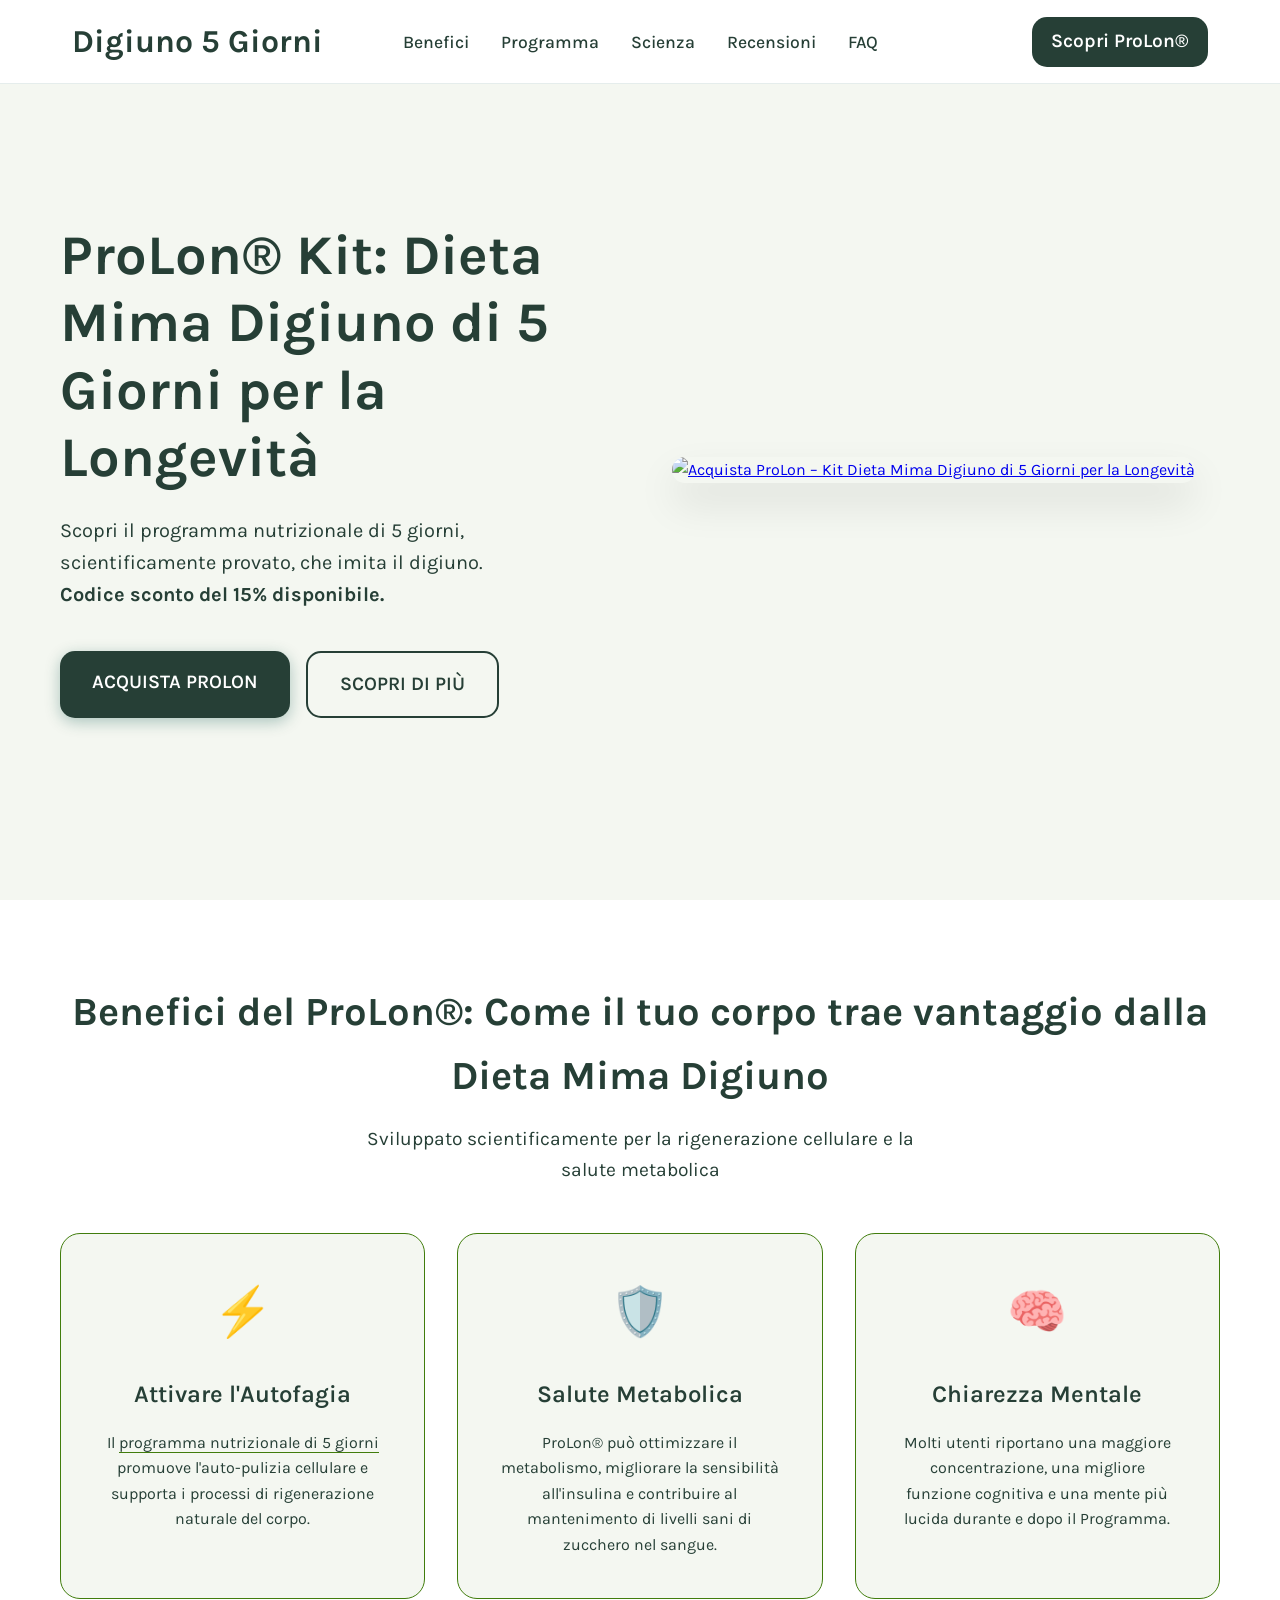
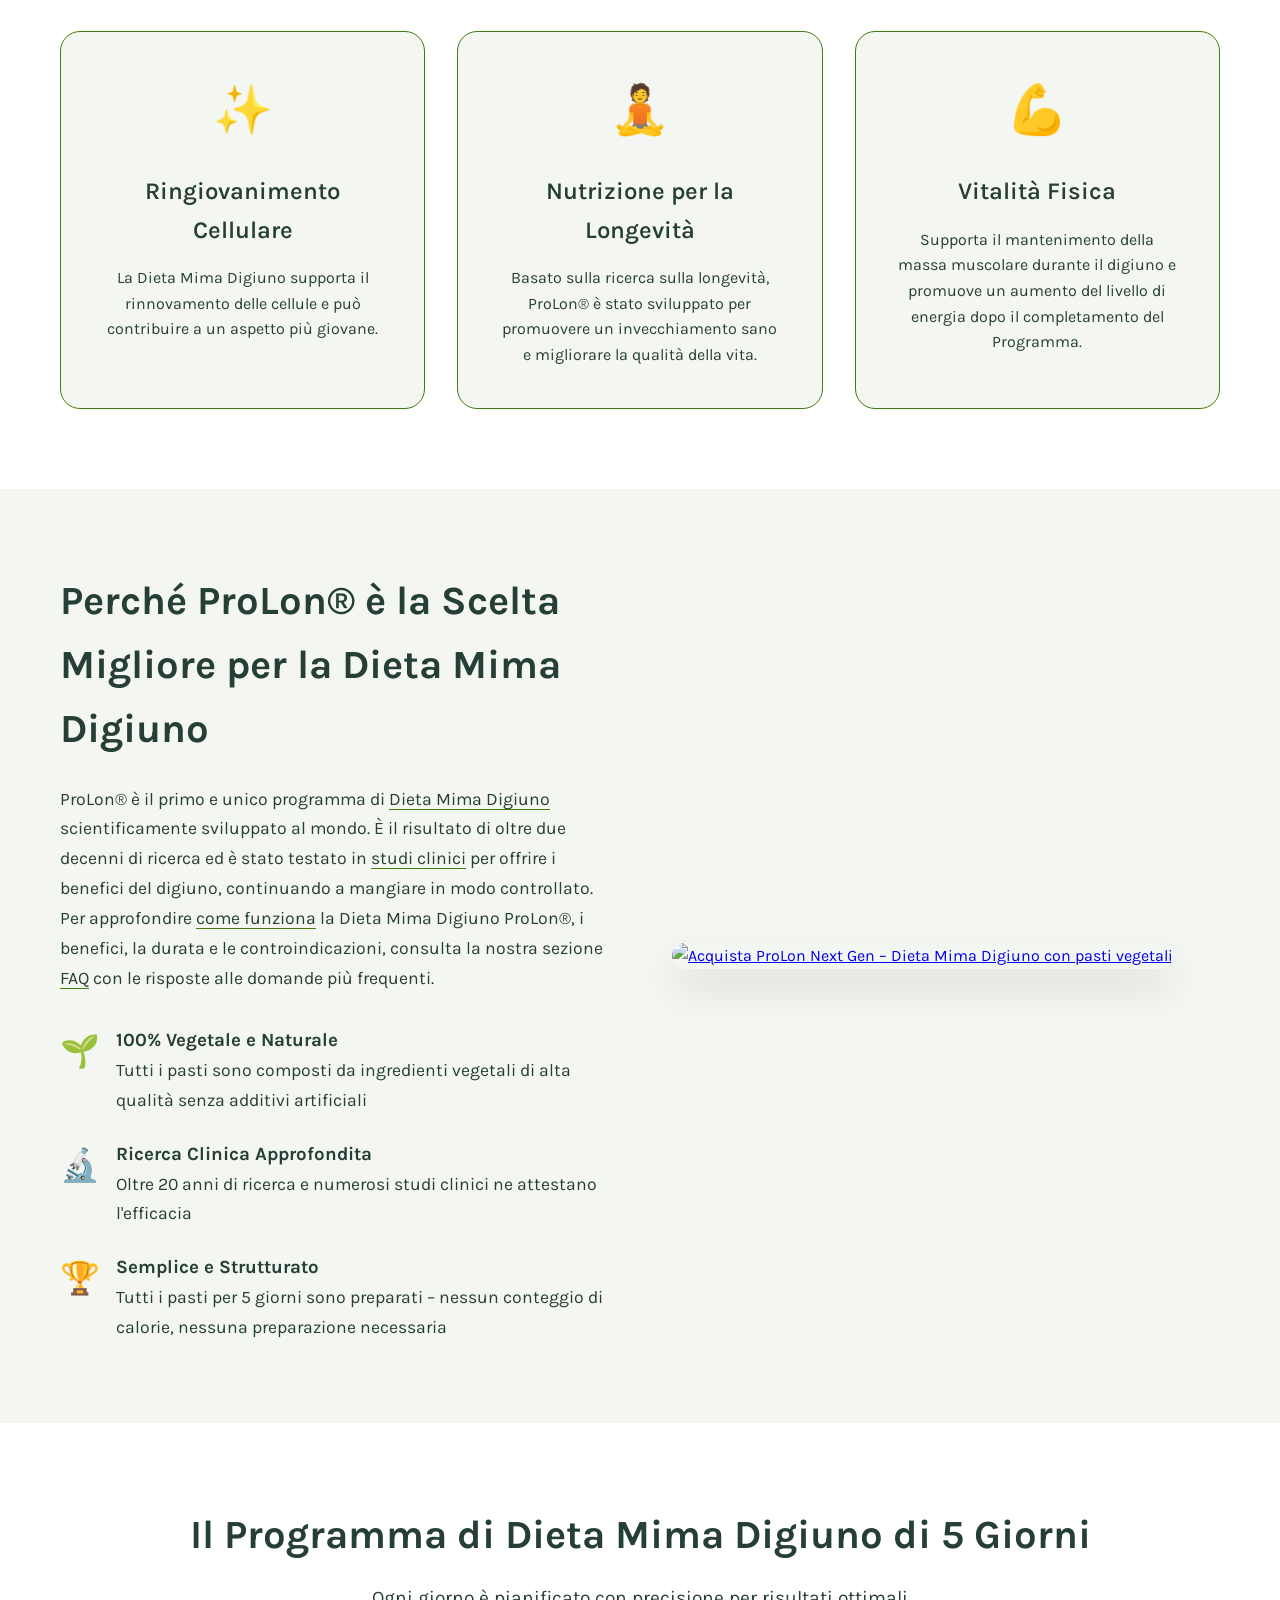
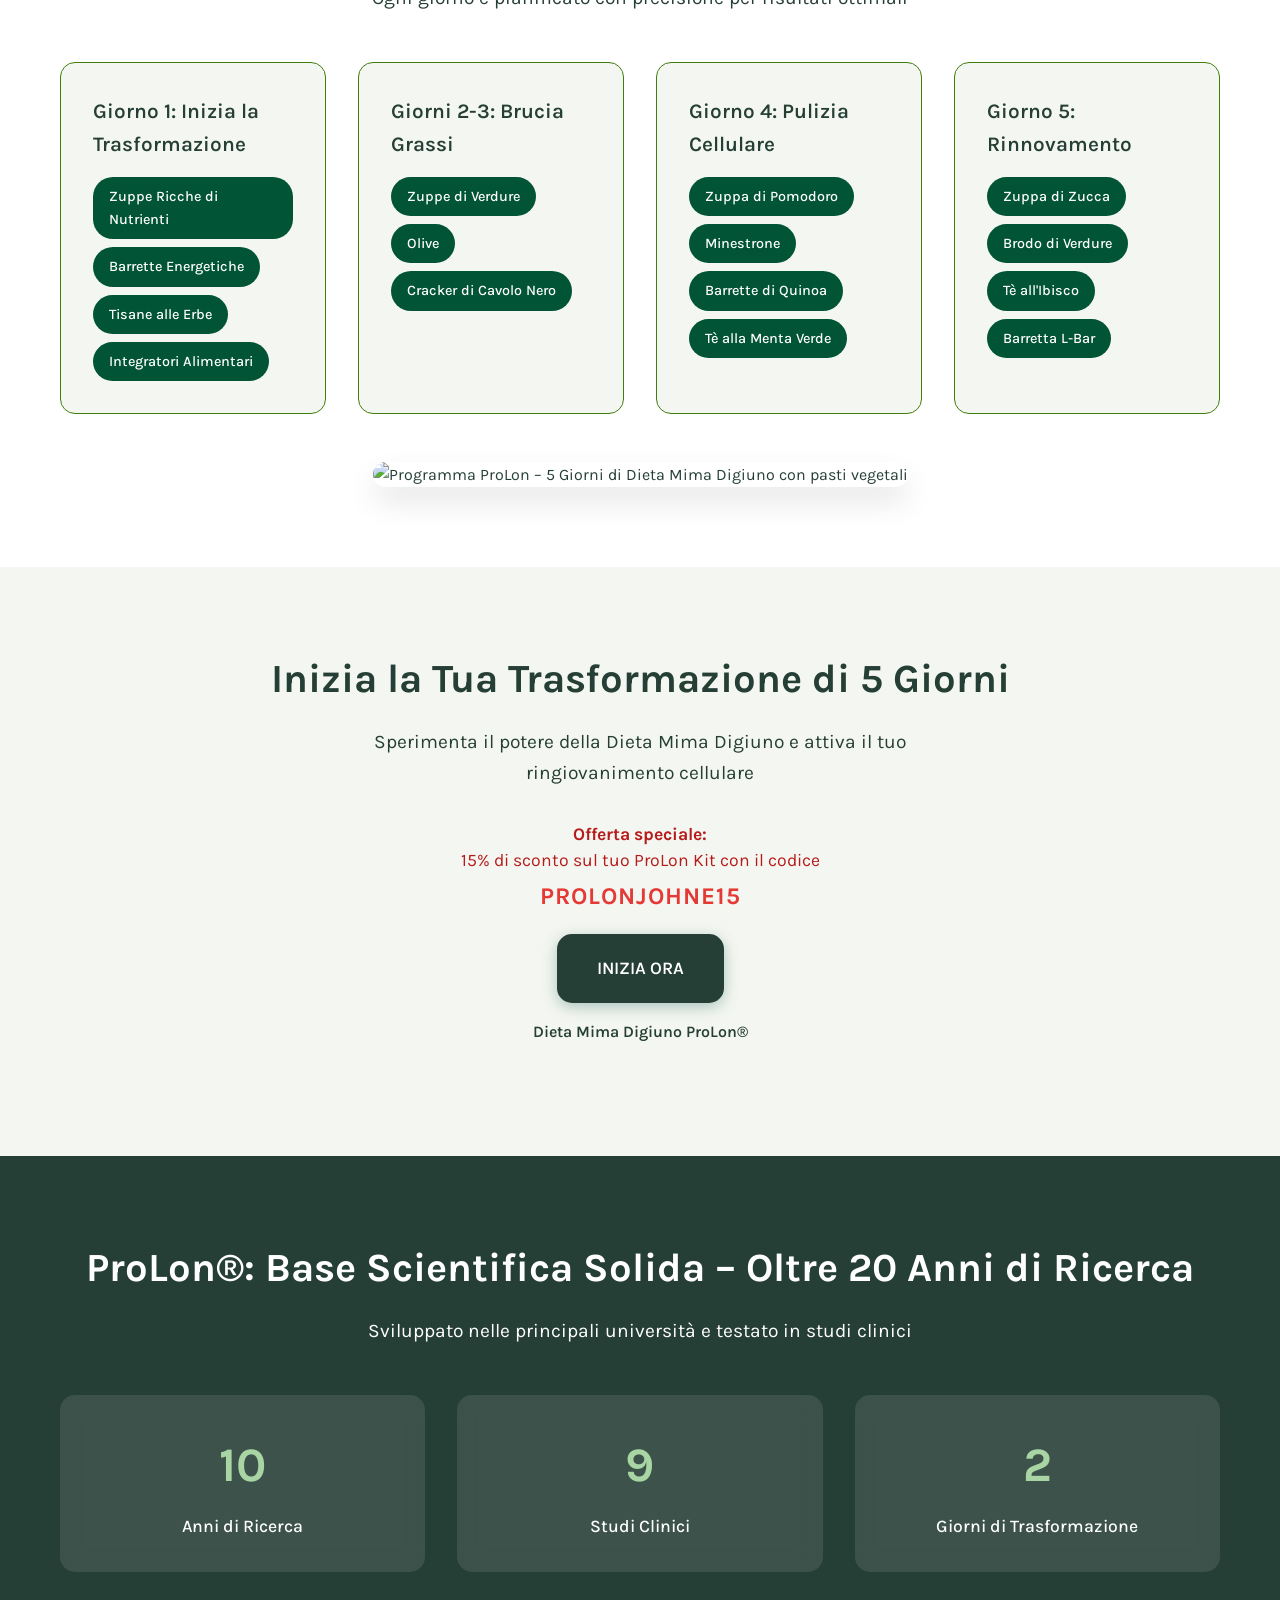
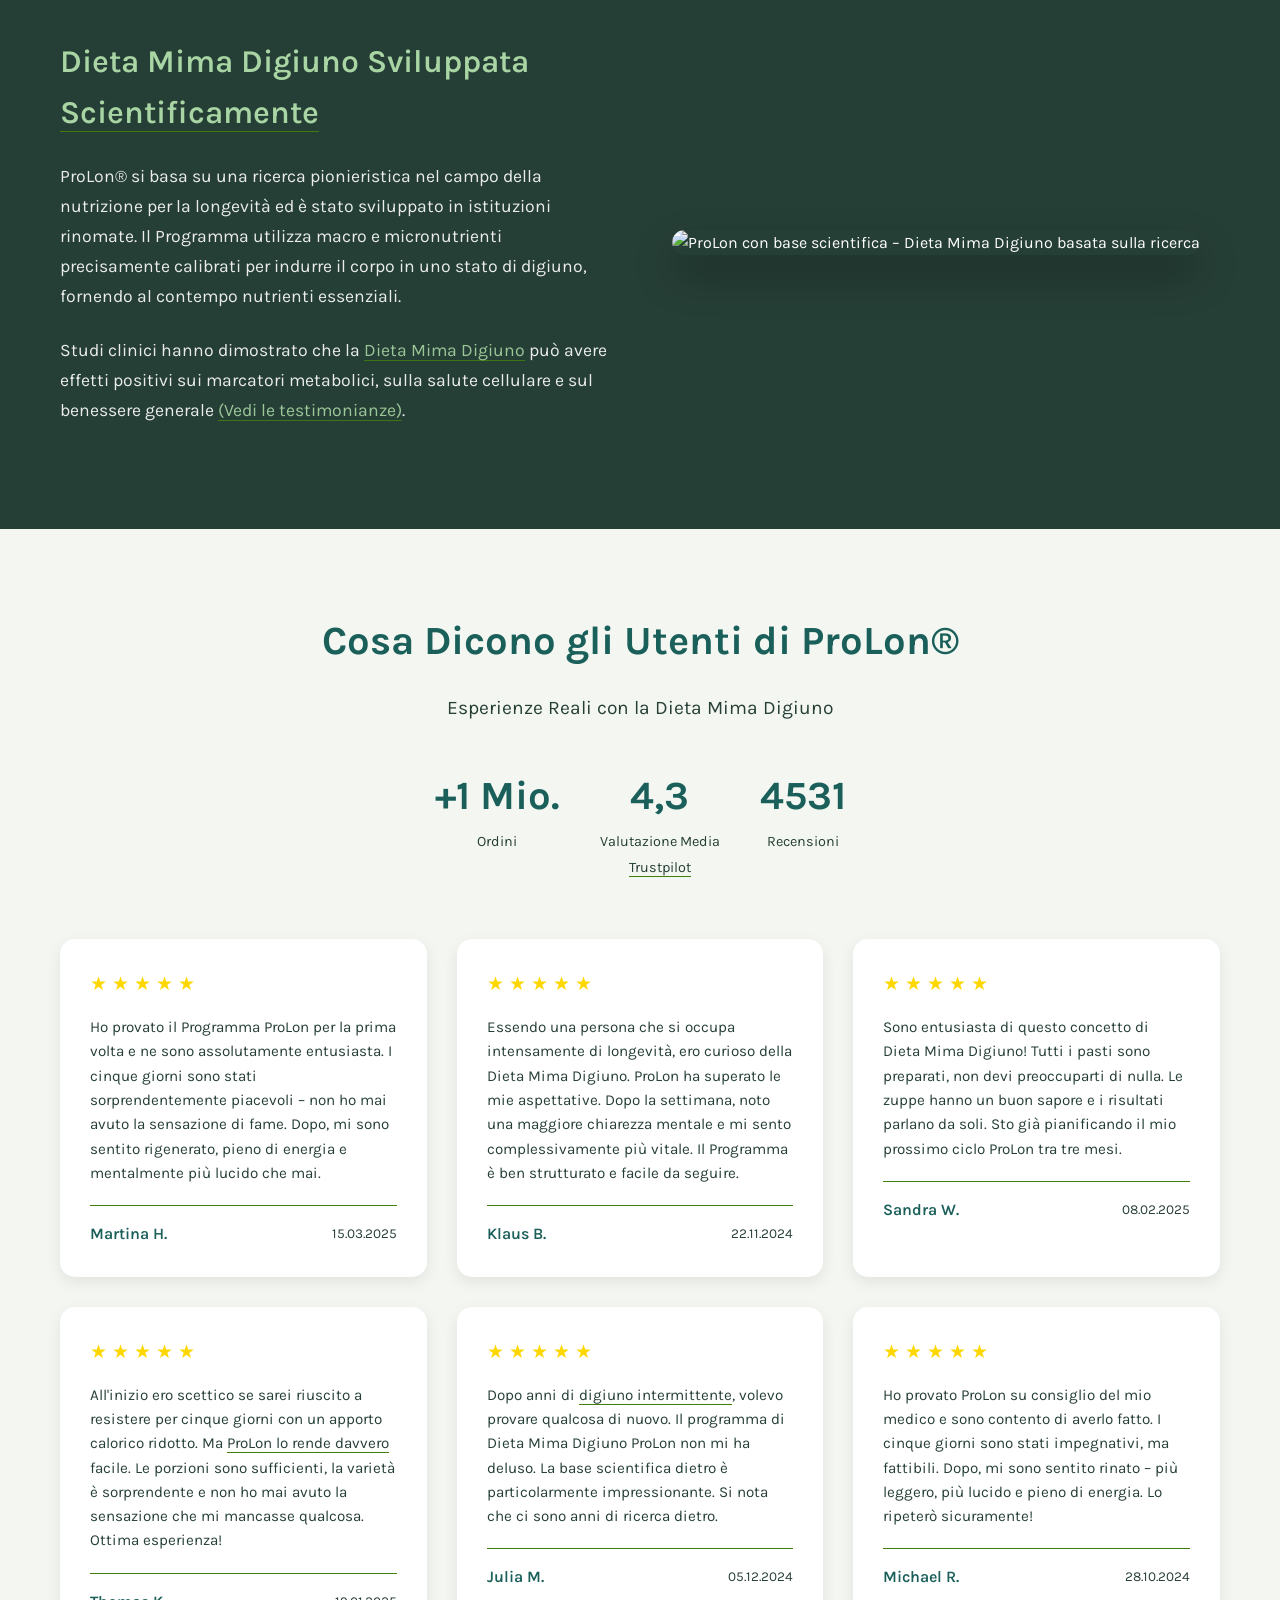
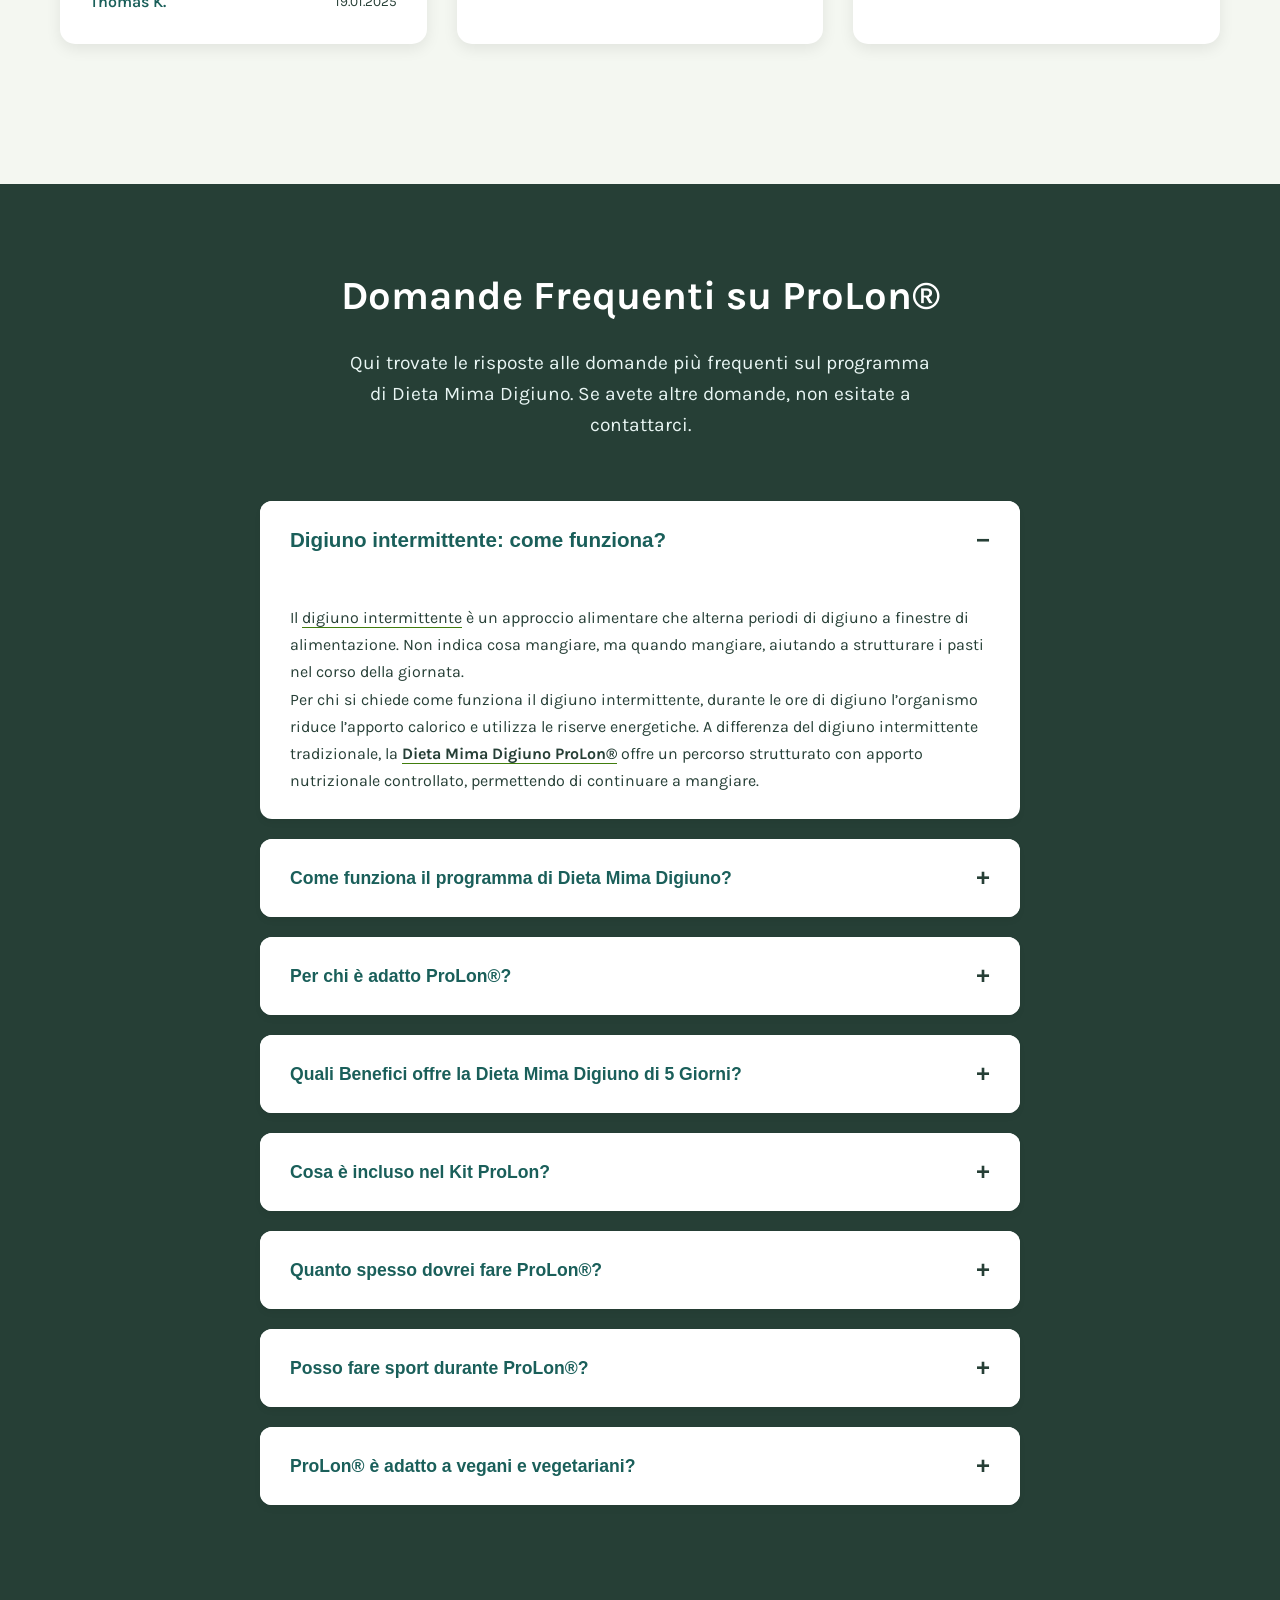
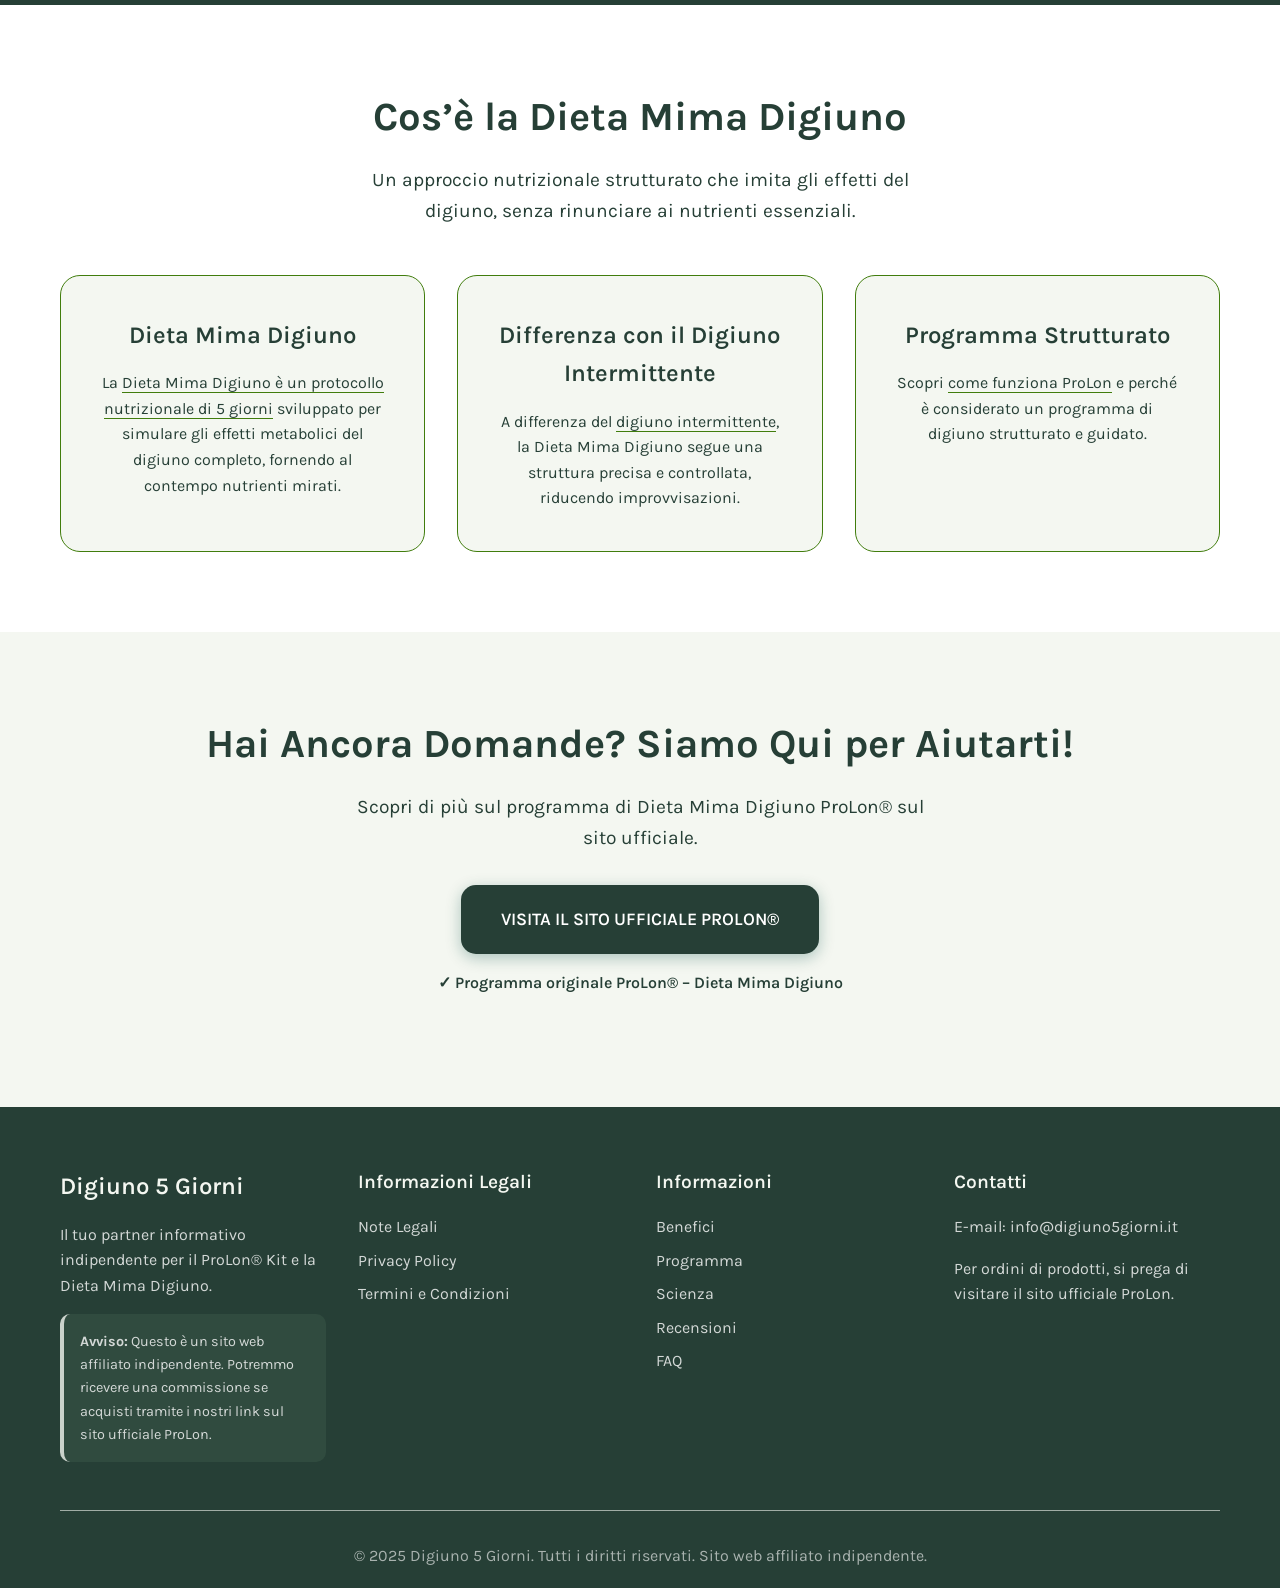
==== index.html @ 9dcb060e "Add files via upload" ====
<!DOCTYPE html>
<html lang="it">
<head>
    <meta charset="UTF-8" />
    <meta name="viewport" content="width=device-width, initial-scale=1.0" />
    <title>ProLon Kit 5 Giorni – Dieta Mima Digiuno con Sconto del 15%</title>
    <meta name="description" content="Recensione completa del ProLon Kit 5 giorni: come funziona la dieta mima digiuno, benefici, opinioni e codice sconto del 15% disponibile." />

    <!-- Canonical, Favicon, Hreflang -->
    <link rel="canonical" href="https://digiuno5giorni.it/" />
    <link rel="icon" href="/favicon.ico" sizes="any">

	<link rel="icon" type="image/png" sizes="16x16" href="/favicon-16.png">
	<link rel="icon" type="image/png" sizes="32x32" href="/favicon-32.png">
	<link rel="icon" type="image/png" sizes="48x48" href="/favicon-48.png">

	<link rel="apple-touch-icon" href="/apple-touch-icon.png">

	<link rel="icon" type="image/png" sizes="192x192" href="/favicon-192.png">
	<link rel="icon" type="image/png" sizes="512x512" href="/favicon-512.png">

    <link rel="alternate" hreflang="it" href="https://digiuno5giorni.it/" />
    <link rel="alternate" hreflang="x-default" href="https://digiuno5giorni.it/" />

    <!-- Preconnect to essential third-party domains -->
    <link rel="preconnect" href="https://fonts.googleapis.com" />
    <link rel="preconnect" href="https://fonts.gstatic.com" crossorigin />
    <link rel="preconnect" href="https://www.googletagmanager.com" crossorigin />
    <link rel="preconnect" href="https://www.google-analytics.com" crossorigin />

    <!-- Preload Google Fonts (non-blocking ) -->
    <link rel="preload" as="style" href="https://fonts.googleapis.com/css2?family=Karla:ital,wght@0,200..800;1,200..800&display=swap" onload="this.onload=null;this.rel='stylesheet'" />
    <noscript>
        <link rel="stylesheet" href="https://fonts.googleapis.com/css2?family=Karla:ital,wght@0,200..800;1,200..800&display=swap" />
    </noscript>

    <link rel="preload" fetchpriority="high" as="image" href="https://digiuno5giorni.it/images/ProLon-5-Giorni-744.webp" imagesrcset="https://digiuno5giorni.it/images/ProLon-5-Giorni-372.webp 372w, https://digiuno5giorni.it/images/ProLon-5-Giorni-744.webp 744w, https://digiuno5giorni.it/images/ProLon-5-Giorni-1080.webp 1080w" imagesizes="(max-width: 500px ) 90vw, 50vw" />

    <!-- 1. Critical CSS for instant rendering of the 'above-the-fold' content -->
<style>
*{margin:0;padding:0;box-sizing:border-box}
html{scroll-behavior:smooth}
body{font-family:'Karla',sans-serif;line-height:1.6;color:#263f36;overflow-x:hidden}
.container{max-width:1200px;margin:0 auto;padding:0 20px}
.header{position:fixed;top:0;width:100%;background:rgba(255,255,255,.95);backdrop-filter:blur(10px);z-index:1000;transition:.3s;border-bottom:1px solid rgba(38,63,54,.1)}
.nav-container{display:flex;justify-content:space-between;align-items:center;padding:1rem 2rem;max-width:1200px;margin:0 auto;position:relative}
.logo,.logo a{color:#263f36;font-size:2rem;font-weight:700;text-decoration:none}
.logo{flex-shrink:0}
.logo a{display:inline-block}
.nav-menu{display:flex;list-style:none;gap:2rem;font-size:1.1rem;position:absolute;left:50%;transform:translateX(-50%)}
.nav-menu a{text-decoration:none;color:#263f36;font-weight:500;transition:.3s}
.nav-menu a:hover{color:#417d0d}
.header-btn{margin-left:auto;flex-shrink:0}
.header-cta-btn{background:#263f36;color:#fff;padding:.6rem 1.2rem;border-radius:15px;text-decoration:none;font-weight:600;font-size:1.2rem;transition:.3s;border:none;cursor:pointer;margin-left:auto;flex-shrink:0;white-space:nowrap}
.header-cta-btn:hover{background:#417d0d;color:#fff;transform:translateY(-1px)}
.hamburger{display:none;flex-direction:column;cursor:pointer;flex-shrink:0}
.hamburger span{width:25px;height:3px;background:#263f36;margin:3px 0;transition:.3s}
.hero{padding:120px 0 80px;background:#f4f7f1;min-height:100vh;display:flex;align-items:center}
.hero-container{max-width:1200px;margin:0 auto;padding:0 20px;display:grid;grid-template-columns:1fr 1fr;gap:4rem;align-items:center}
.hero-title{font-size:3.5rem;font-weight:700;color:#263f36;margin-bottom:1.5rem;line-height:1.2}
.hero-subtitle{font-size:1.25rem;color:#263f36;margin-bottom:2.5rem;line-height:1.6}
.hero-buttons{display:flex;gap:1rem;flex-wrap:wrap}
.btn{display:inline-block;padding:1rem 2rem;border-radius:15px;text-decoration:none;font-weight:600;transition:.3s;border:none;cursor:pointer;font-size:1.2rem}
.btn-primary{background:#263f36;color:#fff;box-shadow:0 4px 15px rgba(38,63,54,.3)}
.btn-primary:hover{background:#417d0d;color:#fff;transform:translateY(-2px);box-shadow:0 6px 20px rgba(38,63,54,.4)}
.btn-secondary{background:transparent;color:#263f36;border:2px solid #263f36}
.btn-secondary:hover{background:#263f36;color:#fff}
.hero-image img{width:100%;height:auto;border-radius:20px;box-shadow:0 20px 40px rgba(0,0,0,.1)}

@media(max-width:768px){
.nav-container{justify-content:flex-start;gap:1rem}
.hamburger{display:flex;order:1}
.logo{order:2;flex-grow:1;text-align:center;font-size:1.8rem}
.header-cta-btn{order:3;margin-left:0;padding:.5rem 1rem;font-size:1.15rem;display:none}
.nav-menu{display:none;flex-direction:column;position:absolute;top:100%;left:0;width:100%;background:#f4f7f1;padding:2rem 0;box-shadow:0 2px 10px rgba(38,63,54,.1);transform:none}
.nav-menu.active{display:flex}
.hamburger.active span:nth-child(1){transform:rotate(-45deg) translate(-5px,6px)}
.hamburger.active span:nth-child(2){opacity:0}
.hamburger.active span:nth-child(3){transform:rotate(45deg) translate(-5px,-6px)}
.hero-container{grid-template-columns:1fr;gap:2rem;text-align:center}
.hero-title{font-size:2.5rem}
.hero-buttons{justify-content:center}
}

@media(max-width:480px){
.hero-title{font-size:2rem}
.hero-subtitle{font-size:1.1rem}
.btn{padding:.8rem 1.5rem;font-size:.9rem}
.nav-container{padding:1rem}
}

@media(min-width:769px) and (max-width:1024px){
.nav-container{justify-content:flex-start;gap:1rem}
.hamburger{display:flex;order:1;z-index:1001}
.logo{order:2;flex-grow:1;text-align:center;font-size:1.8rem}
.header-cta-btn{display:none}
.nav-menu{display:none;flex-direction:column;position:absolute;top:100%;left:0;width:100%;background:#f4f7f1;padding:2rem 0;box-shadow:0 2px 10px rgba(0,78,71,.1);transform:none}
.nav-menu.active{display:flex}
.nav-menu li{margin:.1rem 0;box-shadow:0 2px 10px rgba(0,78,71,.1);width:100%}
.nav-menu a{font-size:1.2rem;padding:1rem;display:block;width:100%;text-align:center;border-radius:2px;transition:.3s}
.nav-menu a:hover{background:#417d0d;color:#fff}
.hamburger span{width:25px;height:3px;background:#263f36;margin:3px 0;transition:.3s}
.hamburger.active span:nth-child(1){transform:rotate(-45deg) translate(-5px,6px)}
.hamburger.active span:nth-child(2){opacity:0}
.hamburger.active span:nth-child(3){transform:rotate(45deg) translate(-5px,-6px)}
.hero-container{grid-template-columns:1fr;gap:2rem;text-align:center}
.hero-buttons{justify-content:center}
}
</style>



    <!-- 2. Defer loading of the full stylesheet -->
    <link rel="stylesheet" href="/styles.css" media="print" onload="this.media='all'" />

    <!-- 3. Fallback for browsers with JavaScript disabled -->
    <noscript>
        <link rel="stylesheet" href="/styles.css" />
    </noscript>
    
<script type="application/ld+json">
{
  "@context": "https://schema.org",
  "@type": "Product",
  "@id": "https://digiuno5giorni.it/#prolon-kit-5-giorni",
  "name": "ProLon® Kit Dieta Mima Digiuno 5 Giorni",
  "image": [
    "https://digiuno5giorni.it/images/ProLon-5-Giorni-1080.webp"
  ],
  "description": "ProLon® è un programma nutrizionale di 5 giorni sviluppato scientificamente per imitare gli effetti del digiuno, supportando il benessere metabolico e cellulare come parte di uno stile di vita sano.",
  "brand": {
    "@type": "Brand",
    "name": "ProLon"
  },
  "sku": "PROLON-5DAY",
  "review": {
    "@type": "Review",
    "author": {
      "@type": "Organization",
      "name": "Redazione Digiuno5Giorni"
    },
    "reviewRating": {
      "@type": "Rating",
      "ratingValue": "5",
      "bestRating": "5"
    },
    "reviewBody": "Recensione editoriale basata sull’analisi del programma ProLon®, della composizione nutrizionale e delle informazioni pubblicamente disponibili."
  },
  "aggregateRating": {
    "@type": "AggregateRating",
    "ratingValue": "4.3",
    "reviewCount": "4531",
    "description": "Valutazione media basata su recensioni pubbliche disponibili online."
  },
  "offers": {
    "@type": "Offer",
    "url": "https://digiuno5giorni.it/",
    "availability": "https://schema.org/InStock",
    "itemCondition": "https://schema.org/NewCondition"
  },
  "hasMerchantReturnPolicy": {
    "@type": "MerchantReturnPolicy",
    "returnPolicyCategory": "https://schema.org/MerchantReturnFiniteReturnWindow",
    "merchantReturnDays": 14,
    "returnMethod": "https://schema.org/ReturnByMail",
    "returnFees": "https://schema.org/FreeReturn"
  }
}
</script>

<!-- FAQ Schema -->
<script type="application/ld+json">
{
  "@context": "https://schema.org",
  "@type": "FAQPage",
  "mainEntity": [
    {
      "@type": "Question",
      "name": "Digiuno intermittente: come funziona?",
      "acceptedAnswer": {
        "@type": "Answer",
        "text": "Il digiuno intermittente è un approccio alimentare che alterna periodi di digiuno a finestre di alimentazione. Durante il digiuno, l’organismo utilizza le riserve energetiche. La Dieta Mima Digiuno ProLon® è un programma strutturato che fornisce nutrienti controllati continuando a mangiare."
      }
    },
    {
      "@type": "Question",
      "name": "Come funziona il programma Dieta Mima Digiuno?",
      "acceptedAnswer": {
        "@type": "Answer",
        "text": "Il programma fornisce nutrienti calibrati che inducono uno stato metabolico simile al digiuno, mantenendo un apporto nutrizionale controllato."
      }
    },
    {
      "@type": "Question",
      "name": "Per chi è adatto il ProLon® Kit?",
      "acceptedAnswer": {
        "@type": "Answer",
        "text": "ProLon® è destinato ad adulti sani interessati a supportare il benessere metabolico. È consigliabile consultare un professionista sanitario prima di iniziare il programma."
      }
    },
    {
      "@type": "Question",
      "name": "Quali sono i benefici del ProLon® Kit?",
      "acceptedAnswer": {
        "@type": "Answer",
        "text": "Il programma può supportare l’autofagia, la salute metabolica e il benessere generale come parte di uno stile di vita sano."
      }
    }
  ]
}
</script>

</head>
<body>
    <!-- Header -->
    <header class="header">
        <nav class="nav">
            <div class="nav-container">
                <div class="logo">
					<a href="/" aria-label="ProLon">
						<span class="site-title">Digiuno 5 Giorni</span>
					</a>
				</div>
                <ul class="nav-menu">
                    <li><a href="#benefits">Benefici</a></li>
                    <li><a href="#ingredients">Programma</a></li>
                    <li><a href="#science">Scienza</a></li>
					<li><a href="#recensioni">Recensioni</a></li>
                    <li><a href="#faq">FAQ</a></li>
                </ul>
                <a href="https://prolon.it/C4Gg3l" class="header-cta-btn" target="_blank" rel="noopener nofollow sponsored">Scopri ProLon®</a>
                <div class="hamburger">
                    <span></span>
                    <span></span>
                    <span></span>
                </div>
            </div>
        </nav>
    </header>

    <main>
    <!-- Hero Section -->
    <section id="home" class="hero">
        <div class="hero-container">
            <div class="hero-content">
                <h1 class="hero-title">ProLon® Kit: Dieta Mima Digiuno di 5 Giorni per la Longevità</h1>
                <p class="hero-subtitle">Scopri il programma nutrizionale di 5 giorni, scientificamente provato, che imita il digiuno.<br><strong>Codice sconto del 15% disponibile.</strong></p>

                <div class="hero-buttons">
                    <a href="https://prolon.it/UFyowS" class="btn btn-primary" target="_blank" rel="noopener nofollow sponsored">ACQUISTA PROLON</a>
                    <a href="#benefits" class="btn btn-secondary">SCOPRI DI PIÙ</a>
                </div>
            </div>
            <div class="hero-image">
				<a href="https://prolon.it/3lkpbW" target="_blank" rel="noopener nofollow sponsored"><img
					src="https://digiuno5giorni.it/images/ProLon-5-Giorni-744.webp"
					srcset="
						https://digiuno5giorni.it/images/ProLon-5-Giorni-372.webp 372w,
						https://digiuno5giorni.it/images/ProLon-5-Giorni-744.webp 744w,
						https://digiuno5giorni.it/images/ProLon-5-Giorni-1080.webp 1080w
					"
					sizes="(max-width: 500px) 90vw, 50vw"
					alt="Acquista ProLon – Kit Dieta Mima Digiuno di 5 Giorni per la Longevità"
					width="1080"
					height="1080"
					fetchpriority="high"
					loading="eager"
					decoding="async"
				></a>
			</div>

        </div>
    </section>

    <!-- Benefits Section -->
    <section id="benefits" class="benefits">
        <div class="container">
            <h2 class="section-title">Benefici del ProLon®: Come il tuo corpo trae vantaggio dalla Dieta Mima Digiuno</h2>
            <p class="section-subtitle">Sviluppato scientificamente per la rigenerazione cellulare e la salute metabolica</p>
            
            <div class="benefits-grid">
                <div class="benefit-card">
                    <div class="benefit-icon">⚡</div>
                    <h3>Attivare l'Autofagia</h3>
                    <p>Il <a href="#ingredients" class="my-link" title="ProLon Kit">programma nutrizionale di 5 giorni</a> promuove l'auto-pulizia cellulare e supporta i processi di rigenerazione naturale del corpo.</p>
                </div>
                
                <div class="benefit-card">
                    <div class="benefit-icon">🛡️</div>
                    <h3>Salute Metabolica</h3>
                    <p>ProLon® può ottimizzare il metabolismo, migliorare la sensibilità all'insulina e contribuire al mantenimento di livelli sani di zucchero nel sangue.</p>
                </div>
                
                <div class="benefit-card">
                    <div class="benefit-icon">🧠</div>
                    <h3>Chiarezza Mentale</h3>
                    <p>Molti utenti riportano una maggiore concentrazione, una migliore funzione cognitiva e una mente più lucida durante e dopo il Programma.</p>
                </div>
                
                <div class="benefit-card">
                    <div class="benefit-icon">✨</div>
                    <h3>Ringiovanimento Cellulare</h3>
                    <p>La Dieta Mima Digiuno supporta il rinnovamento delle cellule e può contribuire a un aspetto più giovane.</p>
                </div>
                
                <div class="benefit-card">
                    <div class="benefit-icon">🧘</div>
                    <h3>Nutrizione per la Longevità</h3>
                    <p>Basato sulla ricerca sulla longevità, ProLon® è stato sviluppato per promuovere un invecchiamento sano e migliorare la qualità della vita.</p>
                </div>
                
                <div class="benefit-card">
                    <div class="benefit-icon">💪</div>
                    <h3>Vitalità Fisica</h3>
                    <p>Supporta il mantenimento della massa muscolare durante il digiuno e promuove un aumento del livello di energia dopo il completamento del Programma.</p>
                </div>
            </div>
        </div>
    </section>

    <!-- Why ProLon Section -->
    <section id="why-prolon" class="why-prolon">
        <div class="container">
            <div class="why-content">
                <div class="why-text">
                    <h2>Perché ProLon® è la Scelta Migliore per la Dieta Mima Digiuno</h2>
                    <p>ProLon® è il primo e unico programma di <a href="/dieta-mima-digiuno" class="my-link" title="Dieta Mima Digiuno">Dieta Mima Digiuno</a> scientificamente sviluppato al mondo. È il risultato di oltre due decenni di ricerca ed è stato testato in <a href="#science" class="my-link" title="Dieta Mima Digiuno Sviluppata Scientificamente">studi clinici</a> per offrire i benefici del digiuno, continuando a mangiare in modo controllato.
Per approfondire <a href="/come-funziona-prolon" class="my-link" title="Come Funziona Prolon">come funziona</a> la Dieta Mima Digiuno ProLon®, i benefici, la durata e le controindicazioni, consulta la nostra sezione <a href="#faq" class="my-link" title="FAQ Dieta Mima Digiuno ProLon®">FAQ</a> con le risposte alle domande più frequenti.</p>
                    
                    <div class="features">
                        <div class="feature">
                            <span class="feature-icon">🌱</span>
                            <div>
                                <h3>100% Vegetale e Naturale</h3>
                                <p>Tutti i pasti sono composti da ingredienti vegetali di alta qualità senza additivi artificiali</p>
                            </div>
                        </div>
                        
                        <div class="feature">
                            <span class="feature-icon">🔬</span>
                            <div>
                                <h3>Ricerca Clinica Approfondita</h3>
                                <p>Oltre 20 anni di ricerca e numerosi studi clinici ne attestano l'efficacia</p>
                            </div>
                        </div>
                        
                        <div class="feature">
                            <span class="feature-icon">🏆</span>
                            <div>
                                <h3>Semplice e Strutturato</h3>
                                <p>Tutti i pasti per 5 giorni sono preparati – nessun conteggio di calorie, nessuna preparazione necessaria</p>
                            </div>
                        </div>
                    </div>
                </div>
                
                <div class="why-image">
                    <a href="https://prolon.it/vuXHRP" target="_blank" rel="noopener nofollow sponsored"><img data-src="images/ProLon-Dieta-Mima-Digiuno.webp" alt="Acquista ProLon Next Gen – Dieta Mima Digiuno con pasti vegetali" loading="lazy" width="1080" height="1080" class="lazy"></a>
                </div>
            </div>
        </div>
    </section>

    <!-- Ingredients Section -->
    <section id="ingredients" class="ingredients">
        <div class="container">
            <h2 class="section-title">Il Programma di Dieta Mima Digiuno di 5 Giorni</h2>
            <p class="section-subtitle">Ogni giorno è pianificato con precisione per risultati ottimali</p>
            
            <div class="ingredients-showcase">
                <div class="ingredient-category">
                    <h3>Giorno 1: Inizia la Trasformazione</h3>
                    <div class="ingredient-list">
                        <span>Zuppe Ricche di Nutrienti</span>
                        <span>Barrette Energetiche</span>
                        <span>Tisane alle Erbe</span>
                        <span>Integratori Alimentari</span>
                    </div>
                </div>
                
                <div class="ingredient-category">
                    <h3>Giorni 2-3: Brucia Grassi</h3>
                    <div class="ingredient-list">
                        <span>Zuppe di Verdure</span>
                        <span>Olive</span>
                        <span>Cracker di Cavolo Nero</span>
                    </div>
                </div>
                
                <div class="ingredient-category">
                    <h3>Giorno 4: Pulizia Cellulare</h3>
                    <div class="ingredient-list">
                        <span>Zuppa di Pomodoro</span>
                        <span>Minestrone</span>
                        <span>Barrette di Quinoa</span>
                        <span>Tè alla Menta Verde</span>
                    </div>
                </div>
                
                <div class="ingredient-category">
                    <h3>Giorno 5: Rinnovamento</h3>
                    <div class="ingredient-list">
                        <span>Zuppa di Zucca</span>
                        <span>Brodo di Verdure</span>
                        <span>Tè all'Ibisco</span>
                        <span>Barretta L-Bar</span>
                    </div>
                </div>
            </div>
            
			<div class="ingredients-image">
                <img data-src="images/ProLon-Kit.webp" alt="Programma ProLon – 5 Giorni di Dieta Mima Digiuno con pasti vegetali" loading="lazy" width="2500" height="1667" class="lazy">
            </div>

        </div>
    </section>
	
	<!-- CTA Section -->
<section class="cta">
    <div class="container">
        <div class="cta-content">
            <h2>Inizia la Tua Trasformazione di 5 Giorni</h2>
            <p>Sperimenta il potere della Dieta Mima Digiuno e attiva il tuo ringiovanimento cellulare</p>
            
            <!-- Cupom de desconto destacado -->
            <p class="cupom-cta">
                <strong>Offerta speciale:</strong><br>
                15% di sconto sul tuo ProLon Kit con il codice<br>
                <span class="coupon-code">PROLONJOHNE15</span>
            </p>
            
            <a href="https://prolon.it/UFyowS" class="btn btn-primary btn-large" target="_blank" rel="noopener nofollow sponsored">INIZIA ORA</a>
            <p class="cta-guarantee">Dieta Mima Digiuno ProLon®</p>
        </div>
    </div>
</section>



    <!-- Science Section -->
    <section id="science" class="science">
        <div class="container">
            <h2 class="section-title">ProLon®: Base Scientifica Solida – Oltre 20 Anni di Ricerca</h2>
            <p class="section-subtitle">Sviluppato nelle principali università e testato in studi clinici</p>
            
            <div class="science-stats">
                <div class="stat">
                    <div class="stat-number">20+</div>
                    <div class="stat-label">Anni di Ricerca</div>
                </div>
                
                <div class="stat">
                    <div class="stat-number">18</div>
                    <div class="stat-label">Studi Clinici</div>
                </div>
                
                <div class="stat">
                    <div class="stat-number">5</div>
                    <div class="stat-label">Giorni di Trasformazione</div>
                </div>
            </div>
            
            <div class="science-content">
                <div class="science-text">
                    <h3>Dieta Mima Digiuno Sviluppata <a href="/valter-longo-dieta" class="my-link2" title="Valter Longo">Scientificamente</a></h3>
                    <p>ProLon® si basa su una ricerca pionieristica nel campo della nutrizione per la longevità ed è stato sviluppato in istituzioni rinomate. Il Programma utilizza macro e micronutrienti precisamente calibrati per indurre il corpo in uno stato di digiuno, fornendo al contempo nutrienti essenziali.</p>
                    
<p>Studi clinici hanno dimostrato che la <a href="/dieta-mima-digiuno" class="my-link2" title="Dieta Mima Digiuno">Dieta Mima Digiuno</a> può avere effetti positivi sui marcatori metabolici, sulla salute cellulare e sul benessere generale <a href="#recensioni" class="my-link2" title="Recensioni ProLon Kit">(Vedi le testimonianze)</a>.</p>
                </div>
                
                <div class="science-image">
                    <img data-src="images/ProLon-Science.webp" alt="ProLon con base scientifica – Dieta Mima Digiuno basata sulla ricerca" loading="lazy" width="1946" height="1095" class="lazy">
                </div>
            </div>
        </div>
    </section>
	
	<!-- Reviews Section -->
    <section id="recensioni" class="reviews-section">
        <div class="reviews-container">
            <div class="reviews-header">
                <h2 class="reviews-title">Cosa Dicono gli Utenti di ProLon®</h2>
                <p class="reviews-subtitle">Esperienze Reali con la Dieta Mima Digiuno</p>
				<div class="trust-stats">
                    <div class="trust-stat">
                        <span class="trust-number">+1 Mio.</span>
                        <span class="trust-label">Ordini</span>
                    </div>
                    <div class="trust-stat">
                        <span class="trust-number">4,3</span>
                        <span class="trust-label">Valutazione Media</span><br>
						<span class="trust-label"><a class="my-link" href="https://de.trustpilot.com/review/prolon.it" target="_blank" rel="noopener noreferrer nofollow">Trustpilot</a></span>
                    </div>
                    <div class="trust-stat">
                        <span class="trust-number">4531</span>
                        <span class="trust-label">Recensioni</span>
                    </div>
                </div>
            </div>

            <div class="reviews-grid">
                <div class="review-card">
                    <div class="review-stars">
                        <span class="star">★</span>
                        <span class="star">★</span>
                        <span class="star">★</span>
                        <span class="star">★</span>
                        <span class="star">★</span>
                    </div>
                    <p class="review-text">Ho provato il Programma ProLon per la prima volta e ne sono assolutamente entusiasta. I cinque giorni sono stati sorprendentemente piacevoli – non ho mai avuto la sensazione di fame. Dopo, mi sono sentito rigenerato, pieno di energia e mentalmente più lucido che mai.</p>
                    <div class="review-author">
                        <span class="author-name">Martina H.</span>
                        <span class="review-date">15.03.2025</span>
                    </div>
                </div>

                <div class="review-card">
                    <div class="review-stars">
                        <span class="star">★</span>
                        <span class="star">★</span>
                        <span class="star">★</span>
                        <span class="star">★</span>
                        <span class="star">★</span>
                    </div>
                    <p class="review-text">Essendo una persona che si occupa intensamente di longevità, ero curioso della Dieta Mima Digiuno. ProLon ha superato le mie aspettative. Dopo la settimana, noto una maggiore chiarezza mentale e mi sento complessivamente più vitale. Il Programma è ben strutturato e facile da seguire.</p>
                    <div class="review-author">
                        <span class="author-name">Klaus B.</span>
                        <span class="review-date">22.11.2024</span>
                    </div>
                </div>

                <div class="review-card">
                    <div class="review-stars">
                        <span class="star">★</span>
                        <span class="star">★</span>
                        <span class="star">★</span>
                        <span class="star">★</span>
                        <span class="star">★</span>
                    </div>
                    <p class="review-text">Sono entusiasta di questo concetto di Dieta Mima Digiuno! Tutti i pasti sono preparati, non devi preoccuparti di nulla. Le zuppe hanno un buon sapore e i risultati parlano da soli. Sto già pianificando il mio prossimo ciclo ProLon tra tre mesi.</p>
                    <div class="review-author">
                        <span class="author-name">Sandra W.</span>
                        <span class="review-date">08.02.2025</span>
                    </div>
                </div>

                <div class="review-card">
                    <div class="review-stars">
                        <span class="star">★</span>
                        <span class="star">★</span>
                        <span class="star">★</span>
                        <span class="star">★</span>
                        <span class="star">★</span>
                    </div>
                    <p class="review-text">All'inizio ero scettico se sarei riuscito a resistere per cinque giorni con un apporto calorico ridotto. Ma <a href="/prolon-funziona-davvero" class="my-link" title="Prolon Funziona Davvero">ProLon lo rende davvero</a> facile. Le porzioni sono sufficienti, la varietà è sorprendente e non ho mai avuto la sensazione che mi mancasse qualcosa. Ottima esperienza!</p>
                    <div class="review-author">
                        <span class="author-name">Thomas K.</span>
                        <span class="review-date">19.01.2025</span>
                    </div>
                </div>

                <div class="review-card">
                    <div class="review-stars">
                        <span class="star">★</span>
                        <span class="star">★</span>
                        <span class="star">★</span>
                        <span class="star">★</span>
                        <span class="star">★</span>
                    </div>
                    <p class="review-text">Dopo anni di <a href="/digiuno-intermittente-benefici" class="my-link" title="Digiuno intermittente benefici">digiuno intermittente</a>, volevo provare qualcosa di nuovo. Il programma di Dieta Mima Digiuno ProLon non mi ha deluso. La base scientifica dietro è particolarmente impressionante. Si nota che ci sono anni di ricerca dietro.</p>
                    <div class="review-author">
                        <span class="author-name">Julia M.</span>
                        <span class="review-date">05.12.2024</span>
                    </div>
                </div>

                <div class="review-card">
                    <div class="review-stars">
                        <span class="star">★</span>
                        <span class="star">★</span>
                        <span class="star">★</span>
                        <span class="star">★</span>
                        <span class="star">★</span>
                    </div>
                    <p class="review-text">Ho provato ProLon su consiglio del mio medico e sono contento di averlo fatto. I cinque giorni sono stati impegnativi, ma fattibili. Dopo, mi sono sentito rinato – più leggero, più lucido e pieno di energia. Lo ripeterò sicuramente!</p>
                    <div class="review-author">
                        <span class="author-name">Michael R.</span>
                        <span class="review-date">28.10.2024</span>
                    </div>
                </div>
            </div>
        </div>
    </section>

    <!-- FAQ Section -->
    <section id="faq" class="faq-section">
        <div class="faq-container">
            <div class="faq-header">
                <h2 class="faq-title">Domande Frequenti su ProLon®</h2>
                <p class="faq-subtitle">Qui trovate le risposte alle domande più frequenti sul programma di Dieta Mima Digiuno. Se avete altre domande, non esitate a contattarci.</p>
            </div>

            <div class="faq-list">
                <div class="faq-item" id="digiuno-intermittente">
                    <button class="faq-question" onclick="toggleFAQ(this)">
                        <h3>Digiuno intermittente: come funziona?</h3>
                        <span class="faq-icon">+</span>
                    </button>
                    <div class="faq-answer">
                        <br><p>
Il <a href="#digiuno-intermittente" class="my-link" title="Digiuno intermittente come funziona">digiuno intermittente</a> è un approccio alimentare che alterna periodi di digiuno a finestre di alimentazione.
Non indica cosa mangiare, ma quando mangiare, aiutando a strutturare i pasti nel corso della giornata.
</p>

<p>
Per chi si chiede come funziona il digiuno intermittente, durante le ore di digiuno l’organismo
riduce l’apporto calorico e utilizza le riserve energetiche.
A differenza del digiuno intermittente tradizionale, la <a href="https://prolon.it/Jjosiz" class="my-link" target="_blank" rel="noopener nofollow sponsored"><strong>Dieta Mima Digiuno ProLon®</strong></a> offre
un percorso strutturato con apporto nutrizionale controllato, permettendo di continuare a mangiare.
</p>

                    </div>
                </div>

                <div class="faq-item">
                    <button class="faq-question" onclick="toggleFAQ(this)">
                        Come funziona il programma di Dieta Mima Digiuno?
                        <span class="faq-icon">+</span>
                    </button>
                    <div class="faq-answer">
                        <br><p>ProLon® fornisce al vostro corpo <strong>nutrienti vegetali precisamente calibrati</strong> che imitano lo stato di digiuno, fornendo al contempo energia essenziale. La speciale composizione di macro e micronutrienti pone il vostro corpo in uno stato metabolico simile a quello del digiuno, pur continuando a mangiare.</p>
                    </div>
                </div>

                <div class="faq-item">
                    <button class="faq-question" onclick="toggleFAQ(this)">
                        Per chi è adatto ProLon®?
                        <span class="faq-icon">+</span>
                    </button>
                    <div class="faq-answer">
                        <br><p>ProLon® è adatto per <strong>adulti sani</strong> che desiderano supportare la propria salute cellulare e sperimentare i Benefici del digiuno senza rinunciare completamente al cibo. È ideale per le persone interessate alla Nutrizione per la Longevità e che preferiscono un approccio scientificamente fondato. Donne in gravidanza, in allattamento e persone con determinate condizioni mediche preesistenti dovrebbero consultare un medico prima dell'uso.</p>
                    </div>
                </div>

                <div class="faq-item">
                    <button class="faq-question" onclick="toggleFAQ(this)">
                        Quali Benefici offre la Dieta Mima Digiuno di 5 Giorni?
                        <span class="faq-icon">+</span>
                    </button>
                    <div class="faq-answer">
                        <br><p>Il Programma ProLon può <strong>attivare l'Autofagia</strong>, promuovere la salute metabolica, migliorare la sensibilità all'insulina, aumentare l'energia e migliorare il benessere generale. Molti utenti riportano chiarezza mentale, miglioramento della qualità della pelle e un aumentato senso di vitalità dopo il completamento del Programma.</p>
                    </div>
                </div>

                <div class="faq-item">
                    <button class="faq-question" onclick="toggleFAQ(this)">
                        Cosa è incluso nel Kit ProLon?
                        <span class="faq-icon">+</span>
                    </button>
                    <div class="faq-answer">
                        <br><p>Il Kit ProLon contiene <strong>tutti i pasti per 5 giorni</strong>: zuppe vegetali, Barrette Energetiche, snack come Olive e Cracker di Cavolo Nero, Tisane alle Erbe e Integratori Alimentari. Ogni giorno è confezionato in una scatola separata, in modo da sapere esattamente cosa mangiare e quando. Nessun conteggio di calorie, nessuna preparazione necessaria.</p>
                    </div>
                </div>

                <div class="faq-item">
                    <button class="faq-question" onclick="toggleFAQ(this)">
                        Quanto spesso dovrei fare ProLon®?
                        <span class="faq-icon">+</span>
                    </button>
                    <div class="faq-answer">
                        <br><p>La frequenza dipende dai vostri obiettivi personali. Molte persone eseguono ProLon® <strong>una volta al mese o ogni tre mesi</strong>. Per risultati ottimali, gli esperti raccomandano almeno tre cicli all'anno. In caso di dubbi, consultate un professionista della salute per creare un piano individuale.</p>
                    </div>
                </div>

                <div class="faq-item">
                    <button class="faq-question" onclick="toggleFAQ(this)">
                        Posso fare sport durante ProLon®?
                        <span class="faq-icon">+</span>
                    </button>
                    <div class="faq-answer">
                        <br><p>Durante il Programma ProLon è raccomandata <strong>attività fisica leggera</strong> come passeggiate, yoga dolce o stretching. Gli allenamenti intensi dovrebbero essere evitati, poiché il vostro corpo è in uno stato di ridotto apporto calorico. Dopo il completamento del Programma, potete riprendere la vostra normale routine di allenamento.</p>
                    </div>
                </div>

                <div class="faq-item">
                    <button class="faq-question" onclick="toggleFAQ(this)">
                        ProLon® è adatto a vegani e vegetariani?
                        <span class="faq-icon">+</span>
                    </button>
                    <div class="faq-answer">
                        <br><p>Sì, ProLon® è <strong>100% vegetale</strong> ed è quindi adatto sia ai vegani che ai vegetariani. Tutti i pasti sono composti da ingredienti vegetali di alta qualità senza prodotti animali, additivi artificiali o conservanti.</p>
                    </div>
                </div>
            </div>
        </div>
    </section>

<section class="benefits seo-info">
  <div class="container">
    <h2 class="section-title">Cos’è la Dieta Mima Digiuno</h2>
    <p class="section-subtitle">
      Un approccio nutrizionale strutturato che imita gli effetti del digiuno, senza rinunciare ai nutrienti essenziali.
    </p>

    <div class="benefits-grid">
      <div class="benefit-card">
        <h3>Dieta Mima Digiuno</h3>
        <p>
          La <a class="my-link" href="/dieta-mima-digiuno-schema-5-giorni">Dieta Mima Digiuno è un protocollo nutrizionale di 5 giorni</a> sviluppato per simulare
          gli effetti metabolici del digiuno completo, fornendo al contempo nutrienti mirati.
        </p>
      </div>

      <div class="benefit-card">
        <h3>Differenza con il Digiuno Intermittente</h3>
        <p>
          A differenza del
          <a class="my-link" href="/digiuno-intermittente-come-funziona">digiuno intermittente</a>,
          la Dieta Mima Digiuno segue una struttura precisa e controllata, riducendo improvvisazioni.
        </p>
      </div>

      <div class="benefit-card">
        <h3>Programma Strutturato</h3>
        <p>
          Scopri
          <a class="my-link" href="/come-funziona-prolon">come funziona ProLon</a>
          e perché è considerato un programma di digiuno strutturato e guidato.
        </p>
      </div>
    </div>
  </div>
</section>

	<!-- CTA Section for FAQ -->
    <section class="cta">
        <div class="container">
            <div class="cta-content">
                <h2>Hai Ancora Domande? Siamo Qui per Aiutarti!</h2>
                <p>Scopri di più sul programma di Dieta Mima Digiuno ProLon® sul sito ufficiale.</p>
                <a href="https://prolon.it/sSlZiR" class="btn btn-primary btn-large" target="_blank" rel="noopener nofollow sponsored">VISITA IL SITO UFFICIALE PROLON®</a>
                <p class="cta-guarantee">✓ Programma originale ProLon® – Dieta Mima Digiuno</p>
            </div>
        </div>
    </section>

</main>

    <!-- Footer -->
    <footer class="footer">
        <div class="container">
            <div class="footer-content">
                <div class="footer-section">
					<h3><a href="/" class="footer-logo">Digiuno 5 Giorni</a></h3>
					<p>Il tuo partner informativo indipendente per il ProLon® Kit e la Dieta Mima Digiuno.</p>
					<p class="affiliate-notice">
					<strong>Avviso:</strong> Questo è un sito web affiliato indipendente. Potremmo ricevere una commissione se acquisti tramite i nostri link sul sito ufficiale ProLon.
					</p>
				</div>
                
                <div class="footer-section">
                    <h4>Informazioni Legali</h4>
                    <ul>
                        <li><a href="/note-legali">Note Legali</a></li>
                        <li><a href="/privacy-policy">Privacy Policy</a></li>
                        <li><a href="/termini-e-condizioni">Termini e Condizioni</a></li>
                    </ul>
                </div>
                
                <div class="footer-section">
                    <h4>Informazioni</h4>
                    <ul>
                        <li><a href="#benefits">Benefici</a></li>
                        <li><a href="#ingredients">Programma</a></li>
                        <li><a href="#science">Scienza</a></li>
						<li><a href="#recensioni">Recensioni</a></li>
                        <li><a href="#faq">FAQ</a></li>                        
                    </ul>
                </div>
                
                <div class="footer-section">
                    <h4>Contatti</h4>
                    <p>E-mail: info@digiuno5giorni.it</p>
                    <p>Per ordini di prodotti, si prega di visitare il sito ufficiale ProLon.</p>
                </div>
            </div>
            
            <div class="footer-bottom">
                <p>&copy; 2025 Digiuno 5 Giorni. Tutti i diritti riservati. Sito web affiliato indipendente.</p>
            </div>
        </div>
    </footer>

    <script src="/script.js" defer></script>
    <script src="/gtag.js" async></script>
</body>
</html>
---- styles.css ----
/* Reset and Base Styles */
* {
    margin: 0;
    padding: 0;
    box-sizing: border-box;
}

body {
    font-family: 'Karla', sans-serif;
    font-display: swap;
    line-height: 1.6;
    color: #263f36;
    overflow-x: hidden;
}

.container {
    max-width: 1200px;
    margin: 0 auto;
    padding: 0 20px;
}

/* Header */
.header {
    position: fixed;
    top: 0;
    width: 100%;
    background: rgba(255, 255, 255, 0.95);
    backdrop-filter: blur(10px);
    z-index: 1000;
    transition: all 0.3s ease;
    border-bottom: 1px solid rgba(0, 78, 71, 0.1);
}

.nav-container {
    display: flex;
    justify-content: space-between;
    align-items: center;
    padding: 1rem 2rem;
    max-width: 1200px;
    margin: 0 auto;
    position: relative;
}

.logo {
    color: #263f36;
    font-size: 2rem;
    font-weight: 700;
    text-decoration: none;
    flex-shrink: 0;
}

.logo a {
    color: #263f36;   
    font-size: 2rem;
    font-weight: 700;  
    text-decoration: none;
    display: inline-block;
}

.nav-menu {
    display: flex;
    list-style: none;
    gap: 2rem;
    font-size: 1.1rem;
    position: absolute;
    left: 50%;
    transform: translateX(-50%);
    margin: 0;
}

.nav-menu a {
    text-decoration: none;
    color: #263f36;
    font-weight: 500;
    transition: color 0.3s ease;
}

.nav-menu a:hover {
    color: #417d0d;
}

.header-cta-btn {
    background: #263f36;
    color: #ffffff;
    padding: 0.6rem 1.2rem;
    border-radius: 15px;
    text-decoration: none;
    font-weight: 600;
    font-size: 1.2rem;
    transition: all 0.3s ease;
    border: none;
    cursor: pointer;
    margin-left: auto;
    flex-shrink: 0;
    white-space: nowrap;
}

.header-cta-btn:hover {
    background: #417d0d;
    color: white;
    transform: translateY(-1px);
}

.header-btn {
    margin-left: auto;
    flex-shrink: 0;
}

.hamburger {
    display: none;
    flex-direction: column;
    cursor: pointer;
    flex-shrink: 0;
}

.hamburger span {
    width: 25px;
    height: 3px;
    background: #263f36;
    margin: 3px 0;
    transition: 0.3s;
}

.my-link {
	color: #263f36;
    text-decoration: none;
    border-bottom: 1px solid #417d0d;
    transition: color 0.3s ease;
}

.my-link:hover {
	color: #417d0d;
    border-bottom-color: #263f36;
}

.my-link2 {
	color: #a8d5a3;
	text-decoration: none;
    border-bottom: 1px solid #417d0d;
    transition: color 0.3s ease;
}

.my-link2:hover {
	color: white;
    border-bottom-color: white;
}

/* Mobile Styles */
@media (max-width: 768px) {
    .nav-container {
        justify-content: flex-start;
        gap: 1rem;
    }

    .hamburger {
        display: flex;
        order: 1;
    }

    .logo {
        order: 2;
        flex-grow: 1;
        text-align: center;
        font-size: 1.8rem;
    }

    .header-cta-btn {
        display: none;
    }

    .nav-menu {
        display: none;
        flex-direction: column;
        position: absolute;
        top: 100%;
        left: 0;
        width: 100%;
        background: #f4f7f1;
        padding: 2rem 0;
        box-shadow: 0 2px 10px rgba(0, 78, 71, 0.1);
        transform: none;
    }

    .nav-menu.active {
        display:flex;
    }
    
    .nav-menu li {
        margin: 0.1rem 0;
        box-shadow: 0 2px 10px rgba(0, 78, 71, 0.1);
        width: 100%;
    }
    
    .nav-menu a {
        font-size: 1.2rem;
        padding: 1rem;
        display: block;
        width: 100%;
        text-align: center;
        border-radius: 2px;
        transition: all 0.3s ease;
    }
    
    .nav-menu a:hover {
        background: #417d0d;
        color: #ffffff;
    }
    
    .hamburger {
        display: flex;
        flex-direction: column;
        cursor: pointer;
        z-index: 1001;
    }
    
    .hamburger span {
        width: 25px;
        height: 3px;
        background: #263f36;
        margin: 3px 0;
        transition: 0.3s;
    }
    
    .hamburger.active span:nth-child(1) {
        transform: rotate(-45deg) translate(-5px, 6px);
    }
    
    .hamburger.active span:nth-child(2) {
        opacity: 0;
    }
    
    .hamburger.active span:nth-child(3) {
        transform: rotate(45deg) translate(-5px, -6px);
    }
}

/* Hero Section */
.hero {
    padding: 120px 0 80px;
    background: #f4f7f1;
    min-height: 100vh;
    display: flex;
    align-items: center;
}

.hero-container {
    max-width: 1200px;
    margin: 0 auto;
    padding: 0 20px;
    display: grid;
    grid-template-columns: 1fr 1fr;
    gap: 4rem;
    align-items: center;
}

.hero-title {
    font-size: 3.5rem;
    font-weight: 700;
    color: #263f36;
    margin-bottom: 1.5rem;
    line-height: 1.2;
}

.hero-subtitle {
    font-size: 1.25rem;
    color: #263f36;
    margin-bottom: 2.5rem;
    line-height: 1.6;
}

.hero-buttons {
    display: flex;
    gap: 1rem;
    flex-wrap: wrap;
}

.btn {
    display: inline-block;
    padding: 1rem 2rem;
    border-radius: 15px;
    text-decoration: none;
    font-weight: 600;
    transition: all 0.3s ease;
    border: none;
    cursor: pointer;
    font-size: 1.2rem;
}

.btn-primary {
    background: #263f36;
    color: #ffffff;
    box-shadow: 0 4px 15px rgba(0, 78, 71, 0.3);
}

.btn-primary:hover {
    background: #417d0d;
    color: white;
    transform: translateY(-2px);
    box-shadow: 0 6px 20px rgba(0, 78, 71, 0.4);
}

.btn-secondary {
    background: transparent;
    color: #263f36;
    border: 2px solid #263f36;
}

.btn-secondary:hover {
    background: #263f36;
    color: white;
}

.btn-large {
    padding: 1.25rem 2.5rem;
    font-size: 1.1rem;
}

.hero-image img {
    width: 100%;
    height: auto;
    border-radius: 20px;
    box-shadow: 0 20px 40px rgba(0, 0, 0, 0.1);
}

/* Section Styles */
.section-title {
    font-size: 2.5rem;
    font-weight: 700;
    color: #263f36;
    text-align: center;
    margin-bottom: 1rem;
}

.section-subtitle {
    font-size: 1.2rem;
    color: #263f36;
    text-align: center;
    margin-bottom: 3rem;
    max-width: 600px;
    margin-left: auto;
    margin-right: auto;
}

/* Benefits Section */
.benefits {
    padding: 80px 0;
    background: white;
}

.benefits-grid {
    display: grid;
    grid-template-columns: repeat(auto-fit, minmax(350px, 1fr));
    gap: 2rem;
    margin-top: 3rem;
}

.benefit-card {
    background: #f4f7f1;
    padding: 2.5rem;
    border-radius: 20px;
    text-align: center;
    transition: transform 0.3s ease, box-shadow 0.3s ease;
    border: 1px solid #417d0d;
}

.benefit-card:hover {
    transform: translateY(-5px);
    box-shadow: 0 15px 30px rgba(0, 0, 0, 0.1);
}

.benefit-icon {
    font-size: 3rem;
    margin-bottom: 1.5rem;
}

.benefit-card h3 {
    font-size: 1.5rem;
    font-weight: 600;
    color: #263f36;
    margin-bottom: 1rem;
}

.benefit-card p {
    color: #263f36;
    line-height: 1.6;
}

/* Why ProLon Section */
.why-prolon {
    padding: 80px 0;
    background: #f4f7f1;
}

.why-content {
    display: grid;
    grid-template-columns: 1fr 1fr;
    gap: 4rem;
    align-items: center;
}

.why-text h2 {
    font-size: 2.5rem;
    font-weight: 700;
    color: #263f36;
    margin-bottom: 1.5rem;
}

.why-text p {
    font-size: 1.1rem;
    color: #263f36;
    margin-bottom: 2rem;
    line-height: 1.7;
}

.features {
    display: flex;
    flex-direction: column;
    gap: 1.5rem;
}

.feature {
    display: flex;
    align-items: flex-start;
    gap: 1rem;
}

.feature-icon {
    font-size: 2rem;
    flex-shrink: 0;
}

.feature h4 {
    font-size: 1.2rem;
    font-weight: 600;
    color: #263f36;
    margin-bottom: 0.5rem;
}

.feature p {
    color: #263f36;
    margin: 0;
}

.why-image img {
    width: 100%;
    height: auto;
    border-radius: 20px;
    box-shadow: 0 20px 40px rgba(0, 0, 0, 0.1);
}

/* Ingredients Section */
.ingredients {
    padding: 80px 0;
    background: white;
}

.ingredients-showcase {
    display: grid;
    grid-template-columns: repeat(auto-fit, minmax(250px, 1fr));
    gap: 2rem;
    margin-bottom: 3rem;
}

.ingredient-category {
    background: #f4f7f1;
    padding: 2rem;
    border-radius: 15px;
    border: 1px solid #417d0d;
}

.ingredient-category h3 {
    font-size: 1.3rem;
    font-weight: 600;
    color: #263f36;
    margin-bottom: 1rem;
}

.ingredient-list {
    display: flex;
    flex-wrap: wrap;
    gap: 0.5rem;
}

.ingredient-list span {
    background: #015436;
    color: white;
    padding: 0.5rem 1rem;
    border-radius: 20px;
    font-size: 0.9rem;
    font-weight: 500;
}

.ingredients-image {
    text-align: center;
}

.ingredients-image img {
    max-width: 100%;
    height: auto;
    border-radius: 20px;
    box-shadow: 0 15px 30px rgba(0, 0, 0, 0.1);
}

/* Science Section */
.science {
    padding: 80px 0;
    background: linear-gradient(135deg, #263f36 0%, #263f36 100%);
    color: white;
}

.science .section-title,
.science .section-subtitle {
    color: white;
}

.science-stats {
    display: grid;
    grid-template-columns: repeat(auto-fit, minmax(200px, 1fr));
    gap: 2rem;
    margin: 3rem 0;
}

.stat {
    text-align: center;
    padding: 2rem;
    background: rgba(255, 255, 255, 0.1);
    border-radius: 15px;
    backdrop-filter: blur(10px);
}

.stat-number {
    font-size: 3rem;
    font-weight: 700;
    color: #a8d5a3;
    margin-bottom: 0.5rem;
}

.stat-label {
    font-size: 1.1rem;
    font-weight: 500;
}

.science-content {
    display: grid;
    grid-template-columns: 1fr 1fr;
    gap: 4rem;
    align-items: center;
    margin-top: 4rem;
}

.science-text h3 {
    font-size: 2rem;
    font-weight: 600;
    margin-bottom: 1.5rem;
    color: #a8d5a3;
}

.science-text p {
    font-size: 1.1rem;
    line-height: 1.7;
    margin-bottom: 1.5rem;
    opacity: 0.9;
}

.science-image img {
    width: 100%;
    height: auto;
    border-radius: 20px;
    box-shadow: 0 20px 40px rgba(0, 0, 0, 0.3);
}

/* CTA Section */
.cta {
    padding: 80px 0;
    background: #f4f7f1;
    text-align: center;
}

.cta-content h2 {
    font-size: 2.5rem;
    font-weight: 700;
    color: #263f36;
    margin-bottom: 1rem;
}

.cta-content p {
    font-size: 1.2rem;
    color: #263f36;
    margin-bottom: 2rem;
    max-width: 600px;
    margin-left: auto;
    margin-right: auto;
}

.cta-guarantee {
    margin-top: 1rem !important;
    font-size: 1rem !important;
    color: #263f36 !important;
    font-weight: 600 !important;
}

.cta .cta-content .cupom-cta {
    font-size: 1.1rem;
    color: #b71c1c !important;
    margin-bottom: 20px;
    text-align: center;
    line-height: 1.5;
}

.cta .cta-content .coupon-code {
    display: block;
    font-size: 1.5rem;
    font-weight: bold;
    letter-spacing: 1px;
    margin-top: 5px;
    color: #e53935 !important;
}

/* Footer */
.footer {
    background: #263f36;
    color: white;
    padding: 60px 0 20px;
}

.footer-content {
    display: grid;
    grid-template-columns: repeat(auto-fit, minmax(250px, 1fr));
    gap: 2rem;
    margin-bottom: 2rem;
}

.footer-section h3 {
    font-size: 1.5rem;
    font-weight: 600;
    margin-bottom: 1rem;
    color: #f4f7f1;
}

.footer-section h4 {
    font-size: 1.2rem;
    font-weight: 600;
    margin-bottom: 1rem;
    color: #f4f7f1;
}

.footer-section p {
    line-height: 1.6;
    margin-bottom: 1rem;
    opacity: 0.8;
}

.footer-section ul {
    list-style: none;
}

.footer-section ul li {
    margin-bottom: 0.5rem;
}

.footer-section ul li a {
    color: white;
    text-decoration: none;
    opacity: 0.8;
    transition: opacity 0.3s ease;
}

.footer-section ul li a:hover {
    opacity: 1;
    color: #f4f7f1;
}

.affiliate-notice {
    background: rgba(168, 213, 163, 0.1);
    padding: 1rem;
    border-radius: 10px;
    border-left: 4px solid #f4f7f1;
    margin-top: 1rem;
    font-size: 0.9rem;
}

.footer-logo {
    color: #f4f7f1;
    text-decoration: none;
    transition: color 0.3s ease;
}

.footer-bottom {
    border-top: 1px solid #f4f7f1;
    padding-top: 2rem;
    text-align: center;
    opacity: 0.6;
}
	
/* Responsive Design */
@media (max-width: 768px) {
    .hamburger {
        display: flex;
    }
    
    .hero-container {
        grid-template-columns: 1fr;
        gap: 2rem;
        text-align: center;
    }
    
    .hero-title {
        font-size: 2.5rem;
    }
    
    .why-content,
    .science-content {
        grid-template-columns: 1fr;
        gap: 2rem;
    }
    
    .benefits-grid {
        grid-template-columns: 1fr;
    }
    
    .hero-buttons {
        justify-content: center;
    }
    
    .section-title {
        font-size: 2rem;
    }
    
    .ingredients-showcase {
        grid-template-columns: 1fr;
    }
    
    .science-stats {
        grid-template-columns: 1fr;
    }
	
	.cta-content h2 {
		font-size: 2rem;
	}
}

@media (max-width: 480px) {
    .hero-title {
        font-size: 2rem;
    }
    
    .hero-subtitle {
        font-size: 1.1rem;
    }
	
	.site-title {
		font-size: 1.8rem;
		margin-bottom: 0.5rem;
		line-height: 0.5;
        display: block;
    }
    
    .btn {
        padding: 0.8rem 1.5rem;
        font-size: 0.9rem;
    }
    
    .benefit-card {
        padding: 1.5rem;
    }
    
    .nav-container {
        padding: 1rem;
    }
	
	.header-cta-btn {
        display: none;
    }
}

@media (min-width: 769px) and (max-width: 1024px) {
	.nav-container {
        justify-content: flex-start;
        gap: 1rem;
    }

    .hamburger {
        display: flex;
        order: 1;
    }

    .logo {
        order: 2;
        flex-grow: 1;
        text-align: center;
        font-size: 1.8rem;
    }

    .header-cta-btn {
        display: none;
    }

    .nav-menu {
        display: none;
        flex-direction: column;
        position: absolute;
        top: 100%;
        left: 0;
        width: 100%;
        background: #f4f7f1;
        padding: 2rem 0;
        box-shadow: 0 2px 10px rgba(0, 78, 71, 0.1);
        transform: none;
    }

    .nav-menu.active {
        display:flex;
    }
    
    .nav-menu li {
        margin: 0.1rem 0;
        box-shadow: 0 2px 10px rgba(0, 78, 71, 0.1);
        width: 100%;
    }
    
    .nav-menu a {
        font-size: 1.2rem;
        padding: 1rem;
        display: block;
        width: 100%;
        text-align: center;
        border-radius: 2px;
        transition: all 0.3s ease;
    }
    
    .nav-menu a:hover {
        background: #417d0d;
        color: #ffffff;
    }
    
    .hamburger {
        display: flex;
        flex-direction: column;
        cursor: pointer;
        z-index: 1001;
    }
    
    .hamburger span {
        width: 25px;
        height: 3px;
        background: #263f36;
        margin: 3px 0;
        transition: 0.3s;
    }
    
    .hamburger.active span:nth-child(1) {
        transform: rotate(-45deg) translate(-5px, 6px);
    }
    
    .hamburger.active span:nth-child(2) {
        opacity: 0;
    }
    
    .hamburger.active span:nth-child(3) {
        transform: rotate(45deg) translate(-5px, -6px);
    }
	
	.hero-container {
        grid-template-columns: 1fr;
        gap: 2rem;
        text-align: center;
    }
	
	.hero-buttons {
        justify-content: center;
    }
	
	.why-content,
    .science-content {
        grid-template-columns: 1fr;
        gap: 2rem;
    }
}

/* Legal Pages Styles */
.legal-page {
    padding: 120px 0 80px;
    background: #f8fffe;
    min-height: 100vh;
}

.legal-page .container {
    max-width: 800px;
    margin: 0 auto;
    padding: 0 20px;
}

.legal-page h1 {
    font-size: 2.5rem;
    font-weight: 700;
    color: #263f36;
    margin-bottom: 2rem;
    text-align: center;
}

.legal-page h2 {
    font-size: 1.8rem;
    font-weight: 600;
    color: #263f36;
    margin-top: 3rem;
    margin-bottom: 1.5rem;
    border-bottom: 2px solid #e8f5e8;
    padding-bottom: 0.5rem;
}

.legal-page h3 {
    font-size: 1.4rem;
    font-weight: 600;
    color: #263f36;
    margin-top: 2rem;
    margin-bottom: 1rem;
}

.legal-page p {
    font-size: 1rem;
    line-height: 1.7;
    color: #263f36;
    margin-bottom: 1.5rem;
    text-align: justify;
}

.legal-page ul {
    margin-bottom: 1.5rem;
    padding-left: 2rem;
}

.legal-page li {
    font-size: 1rem;
    line-height: 1.7;
    color: #263f36;
    margin-bottom: 0.5rem;
}

.legal-page a {
    color: #263f36;
    text-decoration: underline;
    transition: color 0.3s ease;
}

.legal-page a:hover {
    color: #263f36;
}

.legal-page strong {
    color: #263f36;
    font-weight: 600;
}

/* Smooth Scrolling */
html {
    scroll-behavior: smooth;
}

/* Loading Animation */
@keyframes fadeInUp {
    from {
        opacity: 0;
        transform: translateY(30px);
    }
    to {
        opacity: 1;
        transform: translateY(0);
    }
}

.benefit-card,
.feature,
.ingredient-category {
    animation: fadeInUp 0.6s ease-out;
}

/* Hover Effects */
.benefit-card,
.ingredient-category {
    transition: all 0.3s ease;
}

.benefit-card:hover,
.ingredient-category:hover {
    transform: translateY(-5px);
    box-shadow: 0 15px 30px rgba(0, 0, 0, 0.1);
}


/* Additional SEO and Responsive Improvements */
.nav-menu .active {
    color: #263f36 !important;
    font-weight: 600;
}

/* Schema.org structured data styles */
.structured-data {
    display: none;
}

/* Accessibility improvements */
.sr-only {
    position: absolute;
    width: 1px;
    height: 1px;
    padding: 0;
    margin: -1px;
    overflow: hidden;
    clip: rect(0, 0, 0, 0);
    white-space: nowrap;
    border: 0;
}

/* Focus styles for better accessibility */
a:focus,
button:focus {
    outline: 2px solid #263f36;
    outline-offset: 2px;
}

/* Print styles */
@media print {
    .header,
    .footer,
    .cta,
    .hamburger {
        display: none;
    }
    
    body {
        font-size: 12pt;
        line-height: 1.4;
    }
    
    .container {
        max-width: none;
        padding: 0;
    }
}



/* FAQ Section Styles */
.faq-section {
    padding: 80px 0;
    background: linear-gradient(135deg, #263f36 0%, #263f36 100%);
    color: white;
}

.faq-container {
    max-width: 800px;
    margin: 0 auto;
    padding: 0 20px;
}

.faq-header {
    text-align: center;
    margin-bottom: 60px;
}

.faq-title {
    font-size: 2.5rem;
    font-weight: 700;
    color: white;
    margin-bottom: 20px;
}

.faq-subtitle {
    font-size: 1.2rem;
    color: #e8f5f3;
    max-width: 600px;
    margin: 0 auto;
    line-height: 1.6;
}

.faq-item {
    background: white;
    border-radius: 12px;
    margin-bottom: 20px;
    box-shadow: 0 4px 6px rgba(0, 0, 0, 0.05);
    overflow: hidden;
    transition: all 0.3s ease;
}

.faq-item:hover {
    box-shadow: 0 8px 25px rgba(0, 0, 0, 0.1);
}

.faq-question {
    padding: 25px 30px;
    cursor: pointer;
    display: flex;
    justify-content: space-between;
    align-items: center;
    background: white;
    border: none;
    width: 100%;
    text-align: left;
    font-size: 1.1rem;
    font-weight: 600;
    color: #1a5f5a;
    transition: background-color 0.3s ease;
}

.faq-question:hover {
    background-color: #f4f7f1;
}

.faq-question.active {
    background-color: #f4f7f1;
}

.faq-icon {
    font-size: 1.5rem;
    transition: transform 0.3s ease;
    color: #263f36;
}

.faq-question.active .faq-icon {
    transform: rotate(45deg);
}

.faq-answer {
    padding: 0 30px;
    max-height: 0;
    overflow: hidden;
    transition: all 0.3s ease;
}

.faq-answer.active {
    padding: 0 30px 25px;
    max-height: 500px;
}

.faq-answer p {
    color: #263f36;
    line-height: 1.7;
    margin: 0;
    font-size: 1rem;
}

.faq-cta {
    background: #1a5f5a;
    color: white;
    padding: 60px 0;
    text-align: center;
    margin-top: 80px;
}

.faq-cta h3 {
    font-size: 2rem;
    margin-bottom: 20px;
}

.faq-cta p {
    font-size: 1.1rem;
    margin-bottom: 30px;
    opacity: 0.9;
}

@media (max-width: 768px) {
    .faq-title {
        font-size: 2rem;
    }

    .faq-question {
        padding: 20px;
        font-size: 1rem;
    }

    .faq-answer.active {
        padding: 0 20px 20px;
    }

    .faq-cta h3 {
        font-size: 1.5rem;
    }
}

/* Reviews Section Styles */
.reviews-section {
    padding: 80px 0;
    background: #f4f7f1;
}

.reviews-container {
    max-width: 1200px;
    margin: 0 auto;
    padding: 0 20px;
}

.reviews-header {
    text-align: center;
    margin-bottom: 60px;
}

.reviews-title {
    font-size: 2.5rem;
    font-weight: 700;
    color: #1a5f5a;
    margin-bottom: 20px;
}

.reviews-subtitle {
    font-size: 1.2rem;
    color: #263f36;
    max-width: 600px;
    margin: 0 auto 40px;
    line-height: 1.6;
}

.trust-stats {
    display: flex;
    justify-content: center;
    gap: 40px;
    margin-bottom: 60px;
    flex-wrap: wrap;
}

.trust-stat {
    text-align: center;
}

.trust-number {
    font-size: 2.5rem;
    font-weight: 700;
    color: #1a5f5a;
    display: block;
}

.trust-label {
    font-size: 0.9rem;
    color: #263f36;
    margin-top: 5px;
}

.hero-review {
    background: white;
    border-radius: 20px;
    padding: 40px;
    box-shadow: 0 10px 30px rgba(0, 0, 0, 0.1);
    text-align: center;
}

.hero-review-image {
    max-width: 100%;
    height: auto;
    border-radius: 15px;
    margin-bottom: 30px;
}

.hero-review-text {
    font-size: 1.1rem;
    color: #263f36;
    line-height: 1.7;
    margin-bottom: 20px;
    font-style: italic;
}

.hero-review-author {
    font-weight: 600;
    color: #1a5f5a;
}

.reviews-grid {
    display: grid;
    grid-template-columns: repeat(auto-fit, minmax(350px, 1fr));
    gap: 30px;
    margin-bottom: 60px;
}

.review-card {
    background: white;
    border-radius: 15px;
    padding: 30px;
    box-shadow: 0 5px 15px rgba(0, 0, 0, 0.08);
    transition: transform 0.3s ease, box-shadow 0.3s ease;
}

.review-card:hover {
    transform: translateY(-5px);
    box-shadow: 0 15px 35px rgba(0, 0, 0, 0.15);
}

.review-stars {
    display: flex;
    gap: 5px;
    margin-bottom: 15px;
}

.star {
    color: #ffd700;
    font-size: 1.2rem;
}

.review-text {
    color: #263f36;
    line-height: 1.6;
    margin-bottom: 20px;
    font-size: 0.95rem;
}

.review-author {
    display: flex;
    justify-content: space-between;
    align-items: center;
    padding-top: 15px;
    border-top: 1px solid #417d0d;
}

.author-name {
    font-weight: 600;
    color: #1a5f5a;
}

.review-date {
    font-size: 0.85rem;
    color: #263f36;
}

.verified-badge {
    background: #263f36;
    color: white;
    padding: 5px 10px;
    border-radius: 12px;
    font-size: 0.9rem;
    font-weight: 500;
}

.rating-summary {
    background: white;
    border-radius: 15px;
    padding: 40px;
    text-align: center;
    margin-bottom: 60px;
    box-shadow: 0 5px 15px rgba(0, 0, 0, 0.08);
}

.overall-rating {
    font-size: 3rem;
    font-weight: 700;
    color: #1a5f5a;
    margin-bottom: 10px;
}

.rating-stars {
    display: flex;
    justify-content: center;
    gap: 5px;
    margin-bottom: 15px;
}

.rating-text {
    color: #263f36;
    margin-bottom: 20px;
}

.reviews-cta {
    background: #1a5f5a;
    color: white;
    padding: 60px 0;
    text-align: center;
    margin-top: 80px;
}

.reviews-cta h3 {
    font-size: 2rem;
    margin-bottom: 20px;
}

.reviews-cta p {
    font-size: 1.1rem;
    margin-bottom: 30px;
    opacity: 0.9;
}

@media (max-width: 768px) {
	.table-scroll::after {
		content: "← scorri →";
		display: block;
		text-align: center;
		font-size: 12px;
		color: #777;
		margin-top: 6px;
	}
	
    .reviews-title {
        font-size: 2rem;
    }

    .trust-stats {
        gap: 20px;
    }

    .trust-number {
        font-size: 2rem;
    }

    .hero-review {
        padding: 25px;
    }

    .reviews-grid {
        grid-template-columns: 1fr;
        gap: 20px;
    }

    .review-card {
        padding: 20px;
    }

    .reviews-cta h3 {
        font-size: 1.5rem;
    }
}
/* CTA boxes for internal funnel */
.cta-box {
    background: #f4f7f1;
    padding: 2rem;
    border-radius: 15px;
    border-left: 5px solid #417d0d;
    margin: 2rem 0;
	text-align: center;
}
.cta-link {
    display: inline-block;
    background: #263f36;
    color: #fff !important;
    padding: 0.8rem 1.5rem;
    border-radius: 10px;
    text-decoration: none !important;
    font-weight: 600;
    margin-top: 1rem;
    transition: 0.3s;
}
.cta-link:hover {
    background: #417d0d;
    transform: translateY(-2px);
}

.cta-box.cta-soft {
    background: #f4f7f1;
    border-left: 4px solid #417d0d;
}

.cta-soft .cta-link {
    background: transparent;
    color: #263f36 !important;
    padding: 0;
    font-weight: 600;
}

.cta-soft .cta-link:hover {
    text-decoration: underline;
    transform: none;
}


.table-scroll {
    width: 100%;
    overflow-x: auto;
    -webkit-overflow-scrolling: touch; /* scroll suave no iOS */
}

.table-scroll table {
    width: 100%;
    min-width: 600px; /* força scroll no mobile */
    border-collapse: collapse;
}


/* Related Articles Section */
.related-articles {
    padding: 40px 0;
    background: #ffffff;
}

.related-articles .section-title {
    margin-bottom: 3rem;
}

.articles-grid {
    display: grid;
    grid-template-columns: repeat(auto-fit, minmax(300px, 1fr));
    gap: 2rem;
}

.article-card {
    background: #f4f7f1;
    padding: 2.5rem;
    border-radius: 20px;
    text-decoration: none;
    color: #263f36;
    transition: all 0.3s ease;
    border: 1px solid rgba(86, 165, 17, 0.1);
    display: flex;
    flex-direction: column;
    height: 100%;
}

.article-card:hover {
    transform: translateY(-5px);
    box-shadow: 0 15px 30px rgba(38, 63, 54, 0.08);
    border-color: #417d0d;
}

.article-card h3 {
    font-size: 1.4rem;
    font-weight: 600;
    margin-bottom: 1.5rem;
    line-height: 1.3;
    color: #263f36;
}

.article-card p {
    font-size: 1rem;
    color: #4a5568;
    margin-bottom: 1.5rem;
    flex-grow: 1;
}

.article-card .read-more {
    color: #417d0d;
    font-weight: 700;
    display: flex;
    align-items: center;
    gap: 0.5rem;
    font-size: 1.1rem;
}

.article-card .read-more::after {
    content: '→';
    transition: transform 0.3s ease;
}

.article-card:hover .read-more::after {
    transform: translateX(5px);
}

@media (max-width: 768px) {
    .related-articles {
        padding: 40px 0;
    }
    
    .articles-grid {
        grid-template-columns: 1fr;
        gap: 1.5rem;
    }
    
    .article-card {
        padding: 2rem;
    }
}
---- styles.css ----
/* Reset and Base Styles */
* {
    margin: 0;
    padding: 0;
    box-sizing: border-box;
}

body {
    font-family: 'Karla', sans-serif;
    font-display: swap;
    line-height: 1.6;
    color: #263f36;
    overflow-x: hidden;
}

.container {
    max-width: 1200px;
    margin: 0 auto;
    padding: 0 20px;
}

/* Header */
.header {
    position: fixed;
    top: 0;
    width: 100%;
    background: rgba(255, 255, 255, 0.95);
    backdrop-filter: blur(10px);
    z-index: 1000;
    transition: all 0.3s ease;
    border-bottom: 1px solid rgba(0, 78, 71, 0.1);
}

.nav-container {
    display: flex;
    justify-content: space-between;
    align-items: center;
    padding: 1rem 2rem;
    max-width: 1200px;
    margin: 0 auto;
    position: relative;
}

.logo {
    color: #263f36;
    font-size: 2rem;
    font-weight: 700;
    text-decoration: none;
    flex-shrink: 0;
}

.logo a {
    color: #263f36;   
    font-size: 2rem;
    font-weight: 700;  
    text-decoration: none;
    display: inline-block;
}

.nav-menu {
    display: flex;
    list-style: none;
    gap: 2rem;
    font-size: 1.1rem;
    position: absolute;
    left: 50%;
    transform: translateX(-50%);
    margin: 0;
}

.nav-menu a {
    text-decoration: none;
    color: #263f36;
    font-weight: 500;
    transition: color 0.3s ease;
}

.nav-menu a:hover {
    color: #417d0d;
}

.header-cta-btn {
    background: #263f36;
    color: #ffffff;
    padding: 0.6rem 1.2rem;
    border-radius: 15px;
    text-decoration: none;
    font-weight: 600;
    font-size: 1.2rem;
    transition: all 0.3s ease;
    border: none;
    cursor: pointer;
    margin-left: auto;
    flex-shrink: 0;
    white-space: nowrap;
}

.header-cta-btn:hover {
    background: #417d0d;
    color: white;
    transform: translateY(-1px);
}

.header-btn {
    margin-left: auto;
    flex-shrink: 0;
}

.hamburger {
    display: none;
    flex-direction: column;
    cursor: pointer;
    flex-shrink: 0;
}

.hamburger span {
    width: 25px;
    height: 3px;
    background: #263f36;
    margin: 3px 0;
    transition: 0.3s;
}

.my-link {
	color: #263f36;
    text-decoration: none;
    border-bottom: 1px solid #417d0d;
    transition: color 0.3s ease;
}

.my-link:hover {
	color: #417d0d;
    border-bottom-color: #263f36;
}

.my-link2 {
	color: #a8d5a3;
	text-decoration: none;
    border-bottom: 1px solid #417d0d;
    transition: color 0.3s ease;
}

.my-link2:hover {
	color: white;
    border-bottom-color: white;
}

/* Mobile Styles */
@media (max-width: 768px) {
    .nav-container {
        justify-content: flex-start;
        gap: 1rem;
    }

    .hamburger {
        display: flex;
        order: 1;
    }

    .logo {
        order: 2;
        flex-grow: 1;
        text-align: center;
        font-size: 1.8rem;
    }

    .header-cta-btn {
        display: none;
    }

    .nav-menu {
        display: none;
        flex-direction: column;
        position: absolute;
        top: 100%;
        left: 0;
        width: 100%;
        background: #f4f7f1;
        padding: 2rem 0;
        box-shadow: 0 2px 10px rgba(0, 78, 71, 0.1);
        transform: none;
    }

    .nav-menu.active {
        display:flex;
    }
    
    .nav-menu li {
        margin: 0.1rem 0;
        box-shadow: 0 2px 10px rgba(0, 78, 71, 0.1);
        width: 100%;
    }
    
    .nav-menu a {
        font-size: 1.2rem;
        padding: 1rem;
        display: block;
        width: 100%;
        text-align: center;
        border-radius: 2px;
        transition: all 0.3s ease;
    }
    
    .nav-menu a:hover {
        background: #417d0d;
        color: #ffffff;
    }
    
    .hamburger {
        display: flex;
        flex-direction: column;
        cursor: pointer;
        z-index: 1001;
    }
    
    .hamburger span {
        width: 25px;
        height: 3px;
        background: #263f36;
        margin: 3px 0;
        transition: 0.3s;
    }
    
    .hamburger.active span:nth-child(1) {
        transform: rotate(-45deg) translate(-5px, 6px);
    }
    
    .hamburger.active span:nth-child(2) {
        opacity: 0;
    }
    
    .hamburger.active span:nth-child(3) {
        transform: rotate(45deg) translate(-5px, -6px);
    }
}

/* Hero Section */
.hero {
    padding: 120px 0 80px;
    background: #f4f7f1;
    min-height: 100vh;
    display: flex;
    align-items: center;
}

.hero-container {
    max-width: 1200px;
    margin: 0 auto;
    padding: 0 20px;
    display: grid;
    grid-template-columns: 1fr 1fr;
    gap: 4rem;
    align-items: center;
}

.hero-title {
    font-size: 3.5rem;
    font-weight: 700;
    color: #263f36;
    margin-bottom: 1.5rem;
    line-height: 1.2;
}

.hero-subtitle {
    font-size: 1.25rem;
    color: #263f36;
    margin-bottom: 2.5rem;
    line-height: 1.6;
}

.hero-buttons {
    display: flex;
    gap: 1rem;
    flex-wrap: wrap;
}

.btn {
    display: inline-block;
    padding: 1rem 2rem;
    border-radius: 15px;
    text-decoration: none;
    font-weight: 600;
    transition: all 0.3s ease;
    border: none;
    cursor: pointer;
    font-size: 1.2rem;
}

.btn-primary {
    background: #263f36;
    color: #ffffff;
    box-shadow: 0 4px 15px rgba(0, 78, 71, 0.3);
}

.btn-primary:hover {
    background: #417d0d;
    color: white;
    transform: translateY(-2px);
    box-shadow: 0 6px 20px rgba(0, 78, 71, 0.4);
}

.btn-secondary {
    background: transparent;
    color: #263f36;
    border: 2px solid #263f36;
}

.btn-secondary:hover {
    background: #263f36;
    color: white;
}

.btn-large {
    padding: 1.25rem 2.5rem;
    font-size: 1.1rem;
}

.hero-image img {
    width: 100%;
    height: auto;
    border-radius: 20px;
    box-shadow: 0 20px 40px rgba(0, 0, 0, 0.1);
}

/* Section Styles */
.section-title {
    font-size: 2.5rem;
    font-weight: 700;
    color: #263f36;
    text-align: center;
    margin-bottom: 1rem;
}

.section-subtitle {
    font-size: 1.2rem;
    color: #263f36;
    text-align: center;
    margin-bottom: 3rem;
    max-width: 600px;
    margin-left: auto;
    margin-right: auto;
}

/* Benefits Section */
.benefits {
    padding: 80px 0;
    background: white;
}

.benefits-grid {
    display: grid;
    grid-template-columns: repeat(auto-fit, minmax(350px, 1fr));
    gap: 2rem;
    margin-top: 3rem;
}

.benefit-card {
    background: #f4f7f1;
    padding: 2.5rem;
    border-radius: 20px;
    text-align: center;
    transition: transform 0.3s ease, box-shadow 0.3s ease;
    border: 1px solid #417d0d;
}

.benefit-card:hover {
    transform: translateY(-5px);
    box-shadow: 0 15px 30px rgba(0, 0, 0, 0.1);
}

.benefit-icon {
    font-size: 3rem;
    margin-bottom: 1.5rem;
}

.benefit-card h3 {
    font-size: 1.5rem;
    font-weight: 600;
    color: #263f36;
    margin-bottom: 1rem;
}

.benefit-card p {
    color: #263f36;
    line-height: 1.6;
}

/* Why ProLon Section */
.why-prolon {
    padding: 80px 0;
    background: #f4f7f1;
}

.why-content {
    display: grid;
    grid-template-columns: 1fr 1fr;
    gap: 4rem;
    align-items: center;
}

.why-text h2 {
    font-size: 2.5rem;
    font-weight: 700;
    color: #263f36;
    margin-bottom: 1.5rem;
}

.why-text p {
    font-size: 1.1rem;
    color: #263f36;
    margin-bottom: 2rem;
    line-height: 1.7;
}

.features {
    display: flex;
    flex-direction: column;
    gap: 1.5rem;
}

.feature {
    display: flex;
    align-items: flex-start;
    gap: 1rem;
}

.feature-icon {
    font-size: 2rem;
    flex-shrink: 0;
}

.feature h4 {
    font-size: 1.2rem;
    font-weight: 600;
    color: #263f36;
    margin-bottom: 0.5rem;
}

.feature p {
    color: #263f36;
    margin: 0;
}

.why-image img {
    width: 100%;
    height: auto;
    border-radius: 20px;
    box-shadow: 0 20px 40px rgba(0, 0, 0, 0.1);
}

/* Ingredients Section */
.ingredients {
    padding: 80px 0;
    background: white;
}

.ingredients-showcase {
    display: grid;
    grid-template-columns: repeat(auto-fit, minmax(250px, 1fr));
    gap: 2rem;
    margin-bottom: 3rem;
}

.ingredient-category {
    background: #f4f7f1;
    padding: 2rem;
    border-radius: 15px;
    border: 1px solid #417d0d;
}

.ingredient-category h3 {
    font-size: 1.3rem;
    font-weight: 600;
    color: #263f36;
    margin-bottom: 1rem;
}

.ingredient-list {
    display: flex;
    flex-wrap: wrap;
    gap: 0.5rem;
}

.ingredient-list span {
    background: #015436;
    color: white;
    padding: 0.5rem 1rem;
    border-radius: 20px;
    font-size: 0.9rem;
    font-weight: 500;
}

.ingredients-image {
    text-align: center;
}

.ingredients-image img {
    max-width: 100%;
    height: auto;
    border-radius: 20px;
    box-shadow: 0 15px 30px rgba(0, 0, 0, 0.1);
}

/* Science Section */
.science {
    padding: 80px 0;
    background: linear-gradient(135deg, #263f36 0%, #263f36 100%);
    color: white;
}

.science .section-title,
.science .section-subtitle {
    color: white;
}

.science-stats {
    display: grid;
    grid-template-columns: repeat(auto-fit, minmax(200px, 1fr));
    gap: 2rem;
    margin: 3rem 0;
}

.stat {
    text-align: center;
    padding: 2rem;
    background: rgba(255, 255, 255, 0.1);
    border-radius: 15px;
    backdrop-filter: blur(10px);
}

.stat-number {
    font-size: 3rem;
    font-weight: 700;
    color: #a8d5a3;
    margin-bottom: 0.5rem;
}

.stat-label {
    font-size: 1.1rem;
    font-weight: 500;
}

.science-content {
    display: grid;
    grid-template-columns: 1fr 1fr;
    gap: 4rem;
    align-items: center;
    margin-top: 4rem;
}

.science-text h3 {
    font-size: 2rem;
    font-weight: 600;
    margin-bottom: 1.5rem;
    color: #a8d5a3;
}

.science-text p {
    font-size: 1.1rem;
    line-height: 1.7;
    margin-bottom: 1.5rem;
    opacity: 0.9;
}

.science-image img {
    width: 100%;
    height: auto;
    border-radius: 20px;
    box-shadow: 0 20px 40px rgba(0, 0, 0, 0.3);
}

/* CTA Section */
.cta {
    padding: 80px 0;
    background: #f4f7f1;
    text-align: center;
}

.cta-content h2 {
    font-size: 2.5rem;
    font-weight: 700;
    color: #263f36;
    margin-bottom: 1rem;
}

.cta-content p {
    font-size: 1.2rem;
    color: #263f36;
    margin-bottom: 2rem;
    max-width: 600px;
    margin-left: auto;
    margin-right: auto;
}

.cta-guarantee {
    margin-top: 1rem !important;
    font-size: 1rem !important;
    color: #263f36 !important;
    font-weight: 600 !important;
}

.cta .cta-content .cupom-cta {
    font-size: 1.1rem;
    color: #b71c1c !important;
    margin-bottom: 20px;
    text-align: center;
    line-height: 1.5;
}

.cta .cta-content .coupon-code {
    display: block;
    font-size: 1.5rem;
    font-weight: bold;
    letter-spacing: 1px;
    margin-top: 5px;
    color: #e53935 !important;
}

/* Footer */
.footer {
    background: #263f36;
    color: white;
    padding: 60px 0 20px;
}

.footer-content {
    display: grid;
    grid-template-columns: repeat(auto-fit, minmax(250px, 1fr));
    gap: 2rem;
    margin-bottom: 2rem;
}

.footer-section h3 {
    font-size: 1.5rem;
    font-weight: 600;
    margin-bottom: 1rem;
    color: #f4f7f1;
}

.footer-section h4 {
    font-size: 1.2rem;
    font-weight: 600;
    margin-bottom: 1rem;
    color: #f4f7f1;
}

.footer-section p {
    line-height: 1.6;
    margin-bottom: 1rem;
    opacity: 0.8;
}

.footer-section ul {
    list-style: none;
}

.footer-section ul li {
    margin-bottom: 0.5rem;
}

.footer-section ul li a {
    color: white;
    text-decoration: none;
    opacity: 0.8;
    transition: opacity 0.3s ease;
}

.footer-section ul li a:hover {
    opacity: 1;
    color: #f4f7f1;
}

.affiliate-notice {
    background: rgba(168, 213, 163, 0.1);
    padding: 1rem;
    border-radius: 10px;
    border-left: 4px solid #f4f7f1;
    margin-top: 1rem;
    font-size: 0.9rem;
}

.footer-logo {
    color: #f4f7f1;
    text-decoration: none;
    transition: color 0.3s ease;
}

.footer-bottom {
    border-top: 1px solid #f4f7f1;
    padding-top: 2rem;
    text-align: center;
    opacity: 0.6;
}
	
/* Responsive Design */
@media (max-width: 768px) {
    .hamburger {
        display: flex;
    }
    
    .hero-container {
        grid-template-columns: 1fr;
        gap: 2rem;
        text-align: center;
    }
    
    .hero-title {
        font-size: 2.5rem;
    }
    
    .why-content,
    .science-content {
        grid-template-columns: 1fr;
        gap: 2rem;
    }
    
    .benefits-grid {
        grid-template-columns: 1fr;
    }
    
    .hero-buttons {
        justify-content: center;
    }
    
    .section-title {
        font-size: 2rem;
    }
    
    .ingredients-showcase {
        grid-template-columns: 1fr;
    }
    
    .science-stats {
        grid-template-columns: 1fr;
    }
	
	.cta-content h2 {
		font-size: 2rem;
	}
}

@media (max-width: 480px) {
    .hero-title {
        font-size: 2rem;
    }
    
    .hero-subtitle {
        font-size: 1.1rem;
    }
	
	.site-title {
		font-size: 1.8rem;
		margin-bottom: 0.5rem;
		line-height: 0.5;
        display: block;
    }
    
    .btn {
        padding: 0.8rem 1.5rem;
        font-size: 0.9rem;
    }
    
    .benefit-card {
        padding: 1.5rem;
    }
    
    .nav-container {
        padding: 1rem;
    }
	
	.header-cta-btn {
        display: none;
    }
}

@media (min-width: 769px) and (max-width: 1024px) {
	.nav-container {
        justify-content: flex-start;
        gap: 1rem;
    }

    .hamburger {
        display: flex;
        order: 1;
    }

    .logo {
        order: 2;
        flex-grow: 1;
        text-align: center;
        font-size: 1.8rem;
    }

    .header-cta-btn {
        display: none;
    }

    .nav-menu {
        display: none;
        flex-direction: column;
        position: absolute;
        top: 100%;
        left: 0;
        width: 100%;
        background: #f4f7f1;
        padding: 2rem 0;
        box-shadow: 0 2px 10px rgba(0, 78, 71, 0.1);
        transform: none;
    }

    .nav-menu.active {
        display:flex;
    }
    
    .nav-menu li {
        margin: 0.1rem 0;
        box-shadow: 0 2px 10px rgba(0, 78, 71, 0.1);
        width: 100%;
    }
    
    .nav-menu a {
        font-size: 1.2rem;
        padding: 1rem;
        display: block;
        width: 100%;
        text-align: center;
        border-radius: 2px;
        transition: all 0.3s ease;
    }
    
    .nav-menu a:hover {
        background: #417d0d;
        color: #ffffff;
    }
    
    .hamburger {
        display: flex;
        flex-direction: column;
        cursor: pointer;
        z-index: 1001;
    }
    
    .hamburger span {
        width: 25px;
        height: 3px;
        background: #263f36;
        margin: 3px 0;
        transition: 0.3s;
    }
    
    .hamburger.active span:nth-child(1) {
        transform: rotate(-45deg) translate(-5px, 6px);
    }
    
    .hamburger.active span:nth-child(2) {
        opacity: 0;
    }
    
    .hamburger.active span:nth-child(3) {
        transform: rotate(45deg) translate(-5px, -6px);
    }
	
	.hero-container {
        grid-template-columns: 1fr;
        gap: 2rem;
        text-align: center;
    }
	
	.hero-buttons {
        justify-content: center;
    }
	
	.why-content,
    .science-content {
        grid-template-columns: 1fr;
        gap: 2rem;
    }
}

/* Legal Pages Styles */
.legal-page {
    padding: 120px 0 80px;
    background: #f8fffe;
    min-height: 100vh;
}

.legal-page .container {
    max-width: 800px;
    margin: 0 auto;
    padding: 0 20px;
}

.legal-page h1 {
    font-size: 2.5rem;
    font-weight: 700;
    color: #263f36;
    margin-bottom: 2rem;
    text-align: center;
}

.legal-page h2 {
    font-size: 1.8rem;
    font-weight: 600;
    color: #263f36;
    margin-top: 3rem;
    margin-bottom: 1.5rem;
    border-bottom: 2px solid #e8f5e8;
    padding-bottom: 0.5rem;
}

.legal-page h3 {
    font-size: 1.4rem;
    font-weight: 600;
    color: #263f36;
    margin-top: 2rem;
    margin-bottom: 1rem;
}

.legal-page p {
    font-size: 1rem;
    line-height: 1.7;
    color: #263f36;
    margin-bottom: 1.5rem;
    text-align: justify;
}

.legal-page ul {
    margin-bottom: 1.5rem;
    padding-left: 2rem;
}

.legal-page li {
    font-size: 1rem;
    line-height: 1.7;
    color: #263f36;
    margin-bottom: 0.5rem;
}

.legal-page a {
    color: #263f36;
    text-decoration: underline;
    transition: color 0.3s ease;
}

.legal-page a:hover {
    color: #263f36;
}

.legal-page strong {
    color: #263f36;
    font-weight: 600;
}

/* Smooth Scrolling */
html {
    scroll-behavior: smooth;
}

/* Loading Animation */
@keyframes fadeInUp {
    from {
        opacity: 0;
        transform: translateY(30px);
    }
    to {
        opacity: 1;
        transform: translateY(0);
    }
}

.benefit-card,
.feature,
.ingredient-category {
    animation: fadeInUp 0.6s ease-out;
}

/* Hover Effects */
.benefit-card,
.ingredient-category {
    transition: all 0.3s ease;
}

.benefit-card:hover,
.ingredient-category:hover {
    transform: translateY(-5px);
    box-shadow: 0 15px 30px rgba(0, 0, 0, 0.1);
}


/* Additional SEO and Responsive Improvements */
.nav-menu .active {
    color: #263f36 !important;
    font-weight: 600;
}

/* Schema.org structured data styles */
.structured-data {
    display: none;
}

/* Accessibility improvements */
.sr-only {
    position: absolute;
    width: 1px;
    height: 1px;
    padding: 0;
    margin: -1px;
    overflow: hidden;
    clip: rect(0, 0, 0, 0);
    white-space: nowrap;
    border: 0;
}

/* Focus styles for better accessibility */
a:focus,
button:focus {
    outline: 2px solid #263f36;
    outline-offset: 2px;
}

/* Print styles */
@media print {
    .header,
    .footer,
    .cta,
    .hamburger {
        display: none;
    }
    
    body {
        font-size: 12pt;
        line-height: 1.4;
    }
    
    .container {
        max-width: none;
        padding: 0;
    }
}



/* FAQ Section Styles */
.faq-section {
    padding: 80px 0;
    background: linear-gradient(135deg, #263f36 0%, #263f36 100%);
    color: white;
}

.faq-container {
    max-width: 800px;
    margin: 0 auto;
    padding: 0 20px;
}

.faq-header {
    text-align: center;
    margin-bottom: 60px;
}

.faq-title {
    font-size: 2.5rem;
    font-weight: 700;
    color: white;
    margin-bottom: 20px;
}

.faq-subtitle {
    font-size: 1.2rem;
    color: #e8f5f3;
    max-width: 600px;
    margin: 0 auto;
    line-height: 1.6;
}

.faq-item {
    background: white;
    border-radius: 12px;
    margin-bottom: 20px;
    box-shadow: 0 4px 6px rgba(0, 0, 0, 0.05);
    overflow: hidden;
    transition: all 0.3s ease;
}

.faq-item:hover {
    box-shadow: 0 8px 25px rgba(0, 0, 0, 0.1);
}

.faq-question {
    padding: 25px 30px;
    cursor: pointer;
    display: flex;
    justify-content: space-between;
    align-items: center;
    background: white;
    border: none;
    width: 100%;
    text-align: left;
    font-size: 1.1rem;
    font-weight: 600;
    color: #1a5f5a;
    transition: background-color 0.3s ease;
}

.faq-question:hover {
    background-color: #f4f7f1;
}

.faq-question.active {
    background-color: #f4f7f1;
}

.faq-icon {
    font-size: 1.5rem;
    transition: transform 0.3s ease;
    color: #263f36;
}

.faq-question.active .faq-icon {
    transform: rotate(45deg);
}

.faq-answer {
    padding: 0 30px;
    max-height: 0;
    overflow: hidden;
    transition: all 0.3s ease;
}

.faq-answer.active {
    padding: 0 30px 25px;
    max-height: 500px;
}

.faq-answer p {
    color: #263f36;
    line-height: 1.7;
    margin: 0;
    font-size: 1rem;
}

.faq-cta {
    background: #1a5f5a;
    color: white;
    padding: 60px 0;
    text-align: center;
    margin-top: 80px;
}

.faq-cta h3 {
    font-size: 2rem;
    margin-bottom: 20px;
}

.faq-cta p {
    font-size: 1.1rem;
    margin-bottom: 30px;
    opacity: 0.9;
}

@media (max-width: 768px) {
    .faq-title {
        font-size: 2rem;
    }

    .faq-question {
        padding: 20px;
        font-size: 1rem;
    }

    .faq-answer.active {
        padding: 0 20px 20px;
    }

    .faq-cta h3 {
        font-size: 1.5rem;
    }
}

/* Reviews Section Styles */
.reviews-section {
    padding: 80px 0;
    background: #f4f7f1;
}

.reviews-container {
    max-width: 1200px;
    margin: 0 auto;
    padding: 0 20px;
}

.reviews-header {
    text-align: center;
    margin-bottom: 60px;
}

.reviews-title {
    font-size: 2.5rem;
    font-weight: 700;
    color: #1a5f5a;
    margin-bottom: 20px;
}

.reviews-subtitle {
    font-size: 1.2rem;
    color: #263f36;
    max-width: 600px;
    margin: 0 auto 40px;
    line-height: 1.6;
}

.trust-stats {
    display: flex;
    justify-content: center;
    gap: 40px;
    margin-bottom: 60px;
    flex-wrap: wrap;
}

.trust-stat {
    text-align: center;
}

.trust-number {
    font-size: 2.5rem;
    font-weight: 700;
    color: #1a5f5a;
    display: block;
}

.trust-label {
    font-size: 0.9rem;
    color: #263f36;
    margin-top: 5px;
}

.hero-review {
    background: white;
    border-radius: 20px;
    padding: 40px;
    box-shadow: 0 10px 30px rgba(0, 0, 0, 0.1);
    text-align: center;
}

.hero-review-image {
    max-width: 100%;
    height: auto;
    border-radius: 15px;
    margin-bottom: 30px;
}

.hero-review-text {
    font-size: 1.1rem;
    color: #263f36;
    line-height: 1.7;
    margin-bottom: 20px;
    font-style: italic;
}

.hero-review-author {
    font-weight: 600;
    color: #1a5f5a;
}

.reviews-grid {
    display: grid;
    grid-template-columns: repeat(auto-fit, minmax(350px, 1fr));
    gap: 30px;
    margin-bottom: 60px;
}

.review-card {
    background: white;
    border-radius: 15px;
    padding: 30px;
    box-shadow: 0 5px 15px rgba(0, 0, 0, 0.08);
    transition: transform 0.3s ease, box-shadow 0.3s ease;
}

.review-card:hover {
    transform: translateY(-5px);
    box-shadow: 0 15px 35px rgba(0, 0, 0, 0.15);
}

.review-stars {
    display: flex;
    gap: 5px;
    margin-bottom: 15px;
}

.star {
    color: #ffd700;
    font-size: 1.2rem;
}

.review-text {
    color: #263f36;
    line-height: 1.6;
    margin-bottom: 20px;
    font-size: 0.95rem;
}

.review-author {
    display: flex;
    justify-content: space-between;
    align-items: center;
    padding-top: 15px;
    border-top: 1px solid #417d0d;
}

.author-name {
    font-weight: 600;
    color: #1a5f5a;
}

.review-date {
    font-size: 0.85rem;
    color: #263f36;
}

.verified-badge {
    background: #263f36;
    color: white;
    padding: 5px 10px;
    border-radius: 12px;
    font-size: 0.9rem;
    font-weight: 500;
}

.rating-summary {
    background: white;
    border-radius: 15px;
    padding: 40px;
    text-align: center;
    margin-bottom: 60px;
    box-shadow: 0 5px 15px rgba(0, 0, 0, 0.08);
}

.overall-rating {
    font-size: 3rem;
    font-weight: 700;
    color: #1a5f5a;
    margin-bottom: 10px;
}

.rating-stars {
    display: flex;
    justify-content: center;
    gap: 5px;
    margin-bottom: 15px;
}

.rating-text {
    color: #263f36;
    margin-bottom: 20px;
}

.reviews-cta {
    background: #1a5f5a;
    color: white;
    padding: 60px 0;
    text-align: center;
    margin-top: 80px;
}

.reviews-cta h3 {
    font-size: 2rem;
    margin-bottom: 20px;
}

.reviews-cta p {
    font-size: 1.1rem;
    margin-bottom: 30px;
    opacity: 0.9;
}

@media (max-width: 768px) {
	.table-scroll::after {
		content: "← scorri →";
		display: block;
		text-align: center;
		font-size: 12px;
		color: #777;
		margin-top: 6px;
	}
	
    .reviews-title {
        font-size: 2rem;
    }

    .trust-stats {
        gap: 20px;
    }

    .trust-number {
        font-size: 2rem;
    }

    .hero-review {
        padding: 25px;
    }

    .reviews-grid {
        grid-template-columns: 1fr;
        gap: 20px;
    }

    .review-card {
        padding: 20px;
    }

    .reviews-cta h3 {
        font-size: 1.5rem;
    }
}
/* CTA boxes for internal funnel */
.cta-box {
    background: #f4f7f1;
    padding: 2rem;
    border-radius: 15px;
    border-left: 5px solid #417d0d;
    margin: 2rem 0;
	text-align: center;
}
.cta-link {
    display: inline-block;
    background: #263f36;
    color: #fff !important;
    padding: 0.8rem 1.5rem;
    border-radius: 10px;
    text-decoration: none !important;
    font-weight: 600;
    margin-top: 1rem;
    transition: 0.3s;
}
.cta-link:hover {
    background: #417d0d;
    transform: translateY(-2px);
}

.cta-box.cta-soft {
    background: #f4f7f1;
    border-left: 4px solid #417d0d;
}

.cta-soft .cta-link {
    background: transparent;
    color: #263f36 !important;
    padding: 0;
    font-weight: 600;
}

.cta-soft .cta-link:hover {
    text-decoration: underline;
    transform: none;
}


.table-scroll {
    width: 100%;
    overflow-x: auto;
    -webkit-overflow-scrolling: touch; /* scroll suave no iOS */
}

.table-scroll table {
    width: 100%;
    min-width: 600px; /* força scroll no mobile */
    border-collapse: collapse;
}


/* Related Articles Section */
.related-articles {
    padding: 40px 0;
    background: #ffffff;
}

.related-articles .section-title {
    margin-bottom: 3rem;
}

.articles-grid {
    display: grid;
    grid-template-columns: repeat(auto-fit, minmax(300px, 1fr));
    gap: 2rem;
}

.article-card {
    background: #f4f7f1;
    padding: 2.5rem;
    border-radius: 20px;
    text-decoration: none;
    color: #263f36;
    transition: all 0.3s ease;
    border: 1px solid rgba(86, 165, 17, 0.1);
    display: flex;
    flex-direction: column;
    height: 100%;
}

.article-card:hover {
    transform: translateY(-5px);
    box-shadow: 0 15px 30px rgba(38, 63, 54, 0.08);
    border-color: #417d0d;
}

.article-card h3 {
    font-size: 1.4rem;
    font-weight: 600;
    margin-bottom: 1.5rem;
    line-height: 1.3;
    color: #263f36;
}

.article-card p {
    font-size: 1rem;
    color: #4a5568;
    margin-bottom: 1.5rem;
    flex-grow: 1;
}

.article-card .read-more {
    color: #417d0d;
    font-weight: 700;
    display: flex;
    align-items: center;
    gap: 0.5rem;
    font-size: 1.1rem;
}

.article-card .read-more::after {
    content: '→';
    transition: transform 0.3s ease;
}

.article-card:hover .read-more::after {
    transform: translateX(5px);
}

@media (max-width: 768px) {
    .related-articles {
        padding: 40px 0;
    }
    
    .articles-grid {
        grid-template-columns: 1fr;
        gap: 1.5rem;
    }
    
    .article-card {
        padding: 2rem;
    }
}
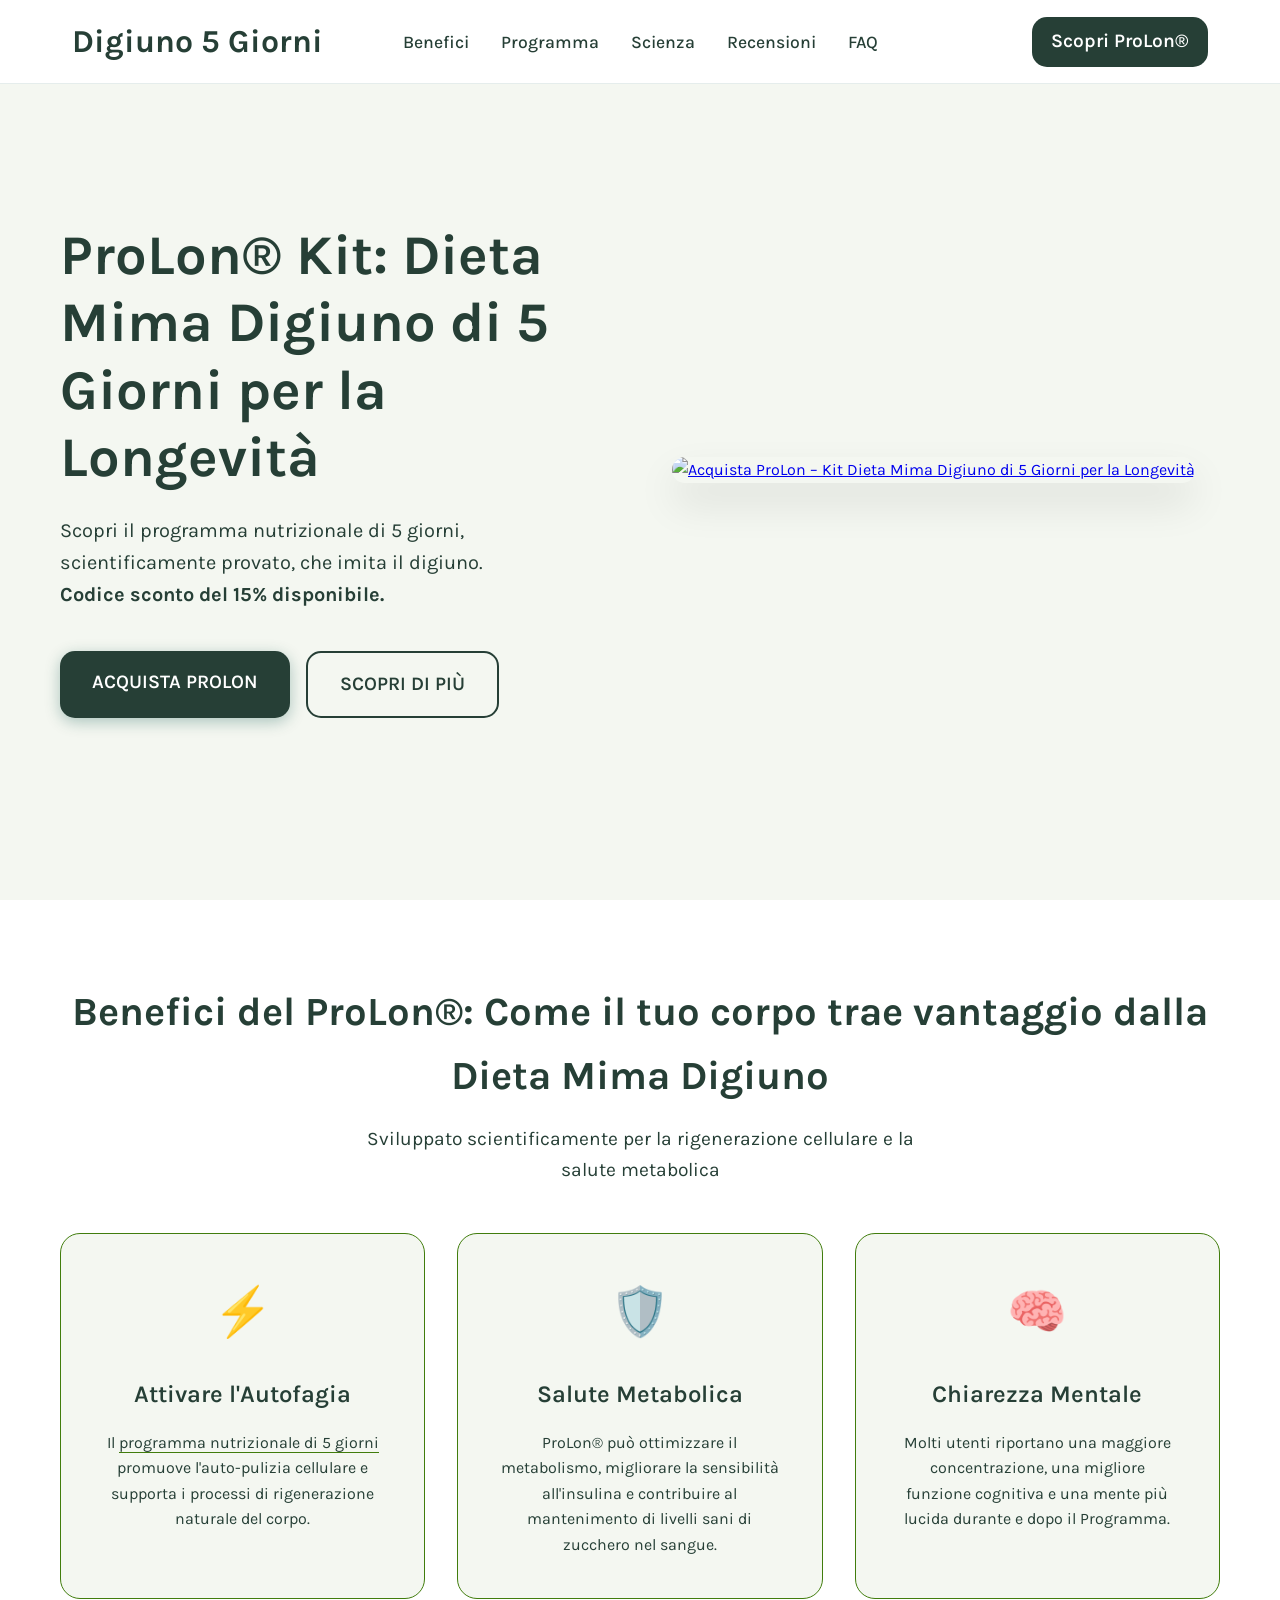
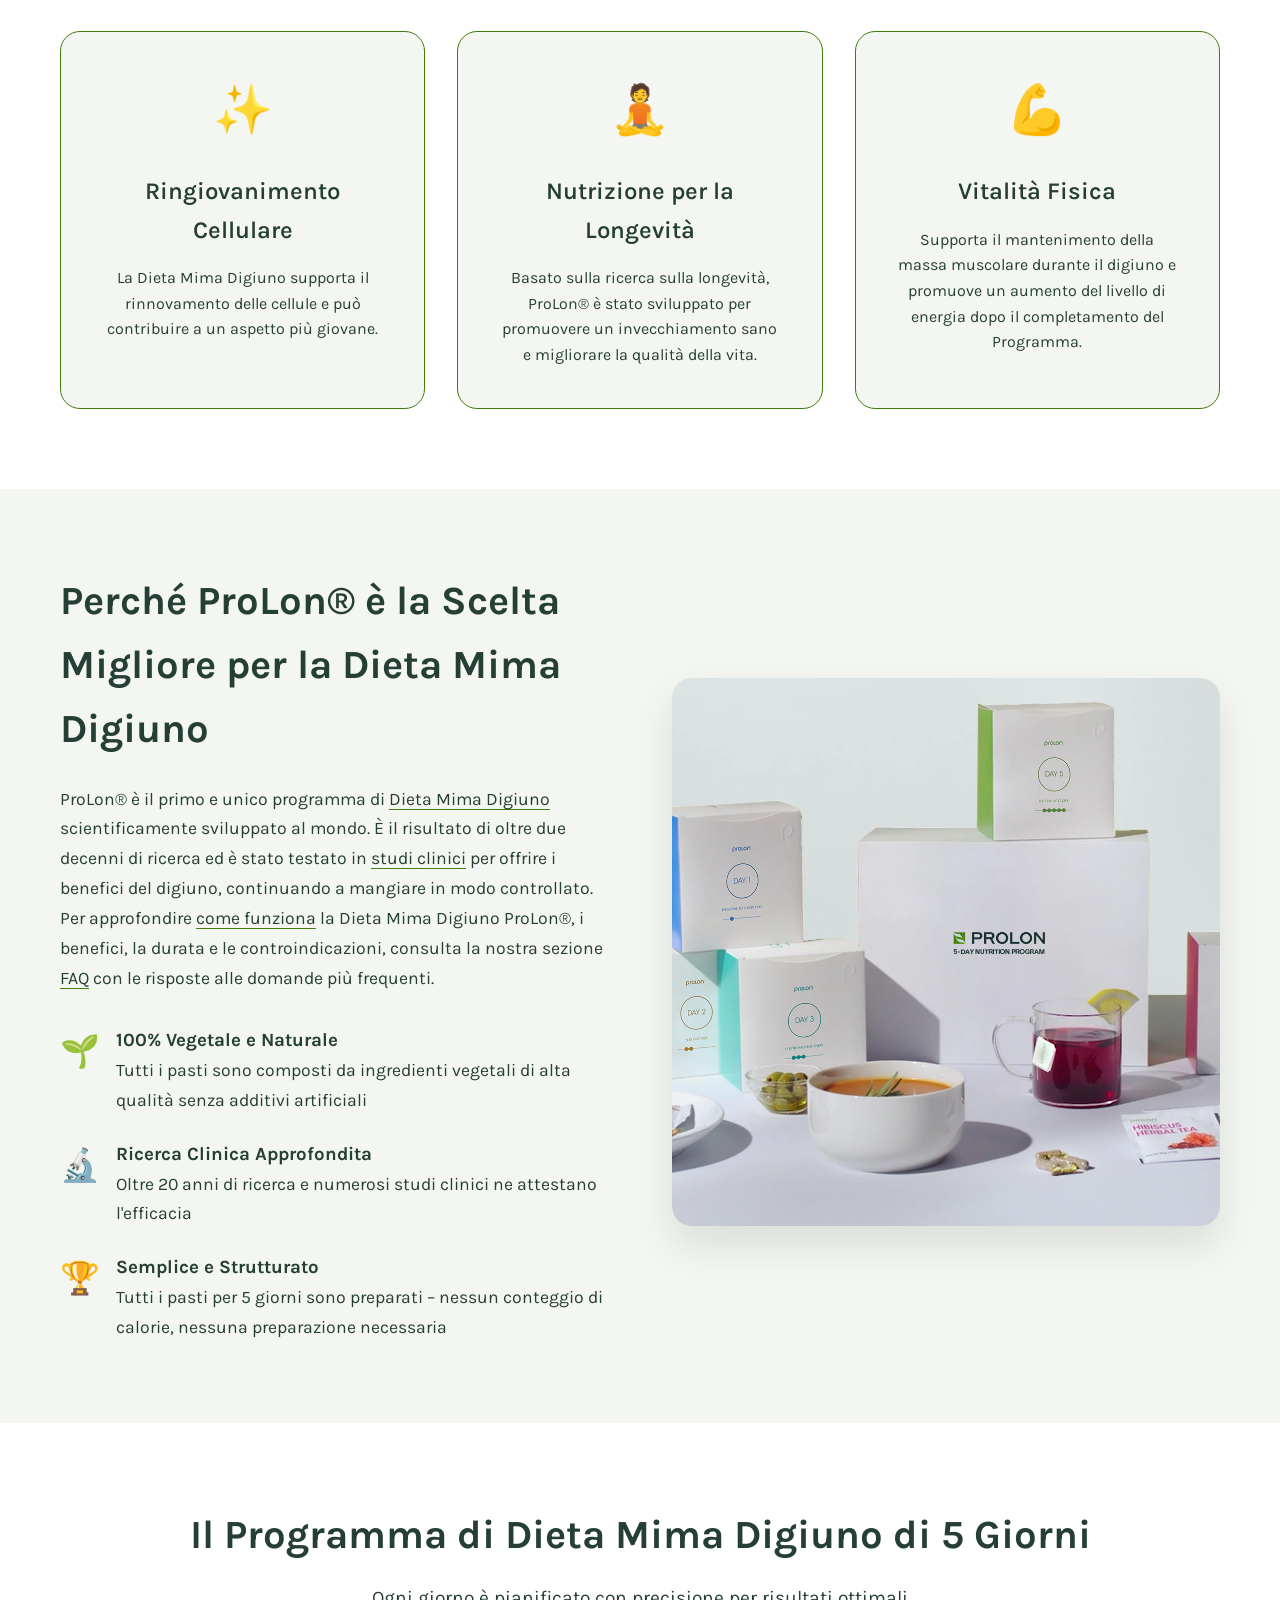
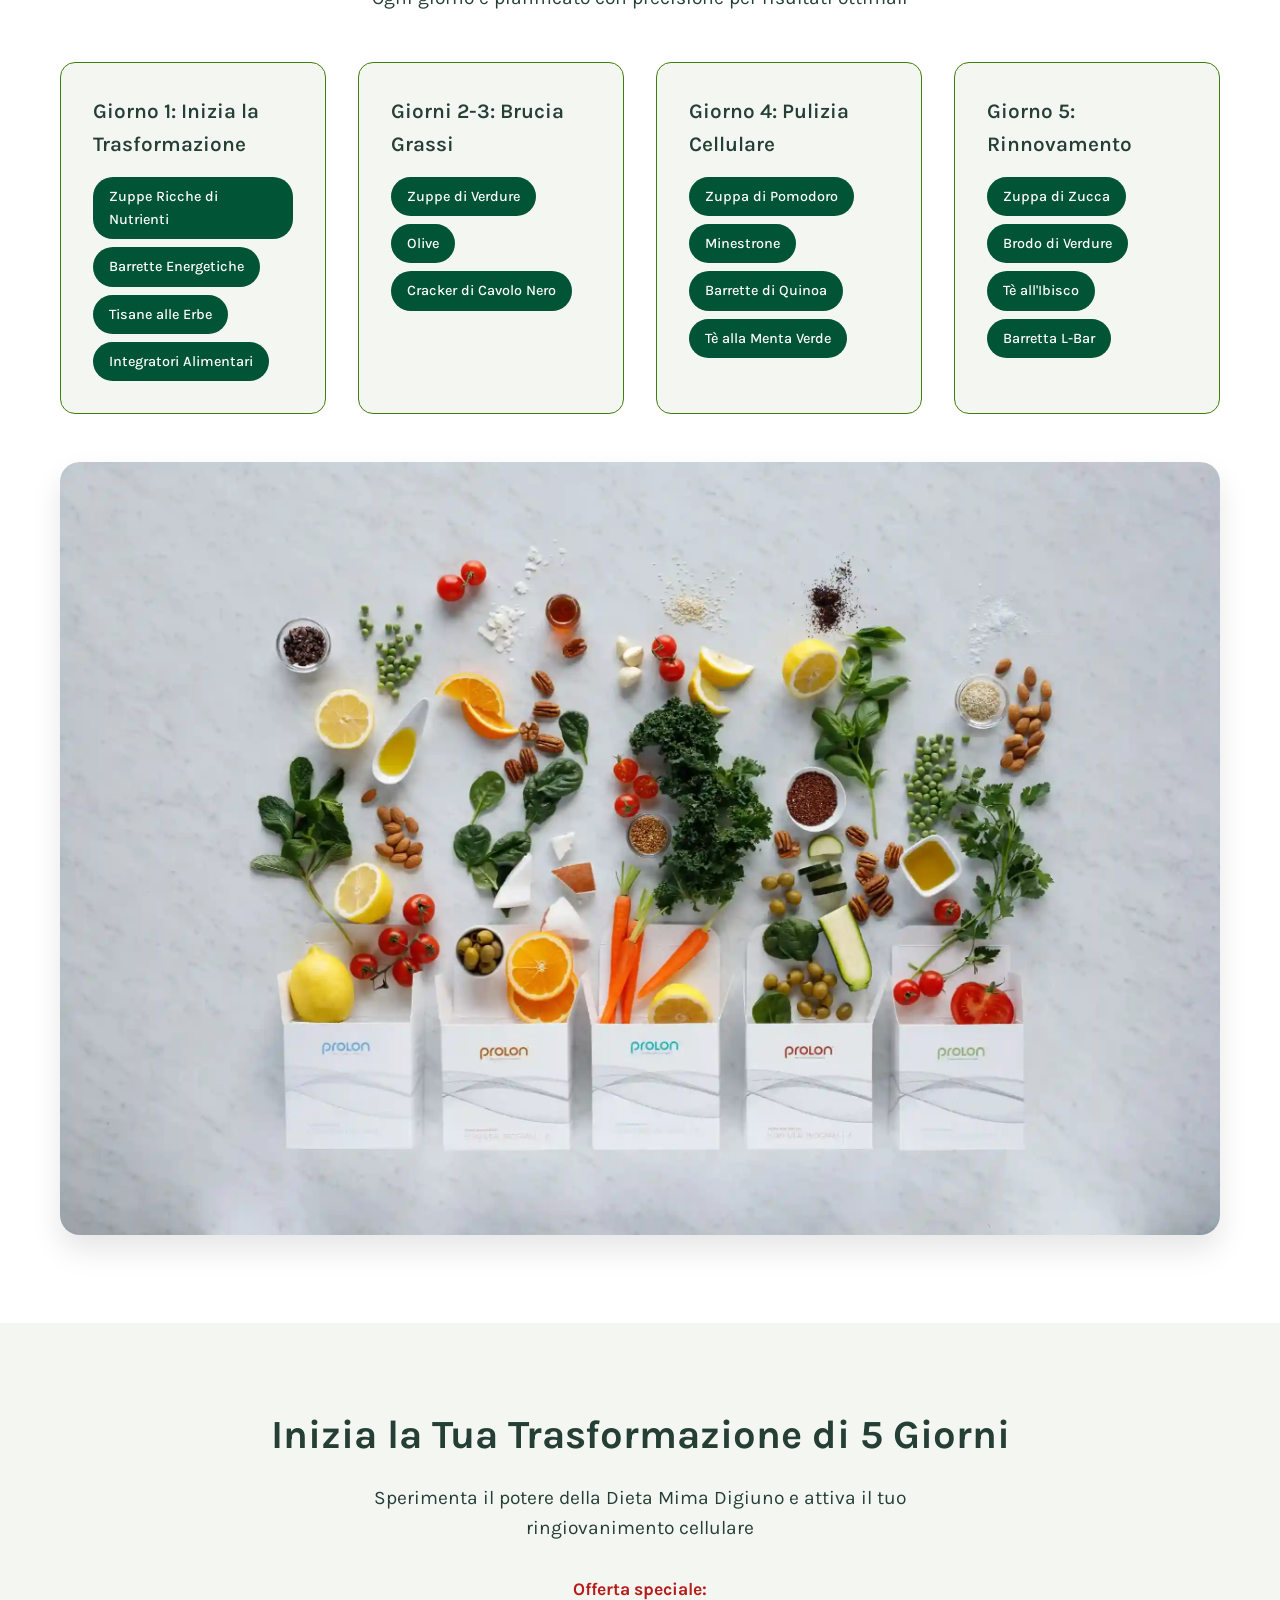
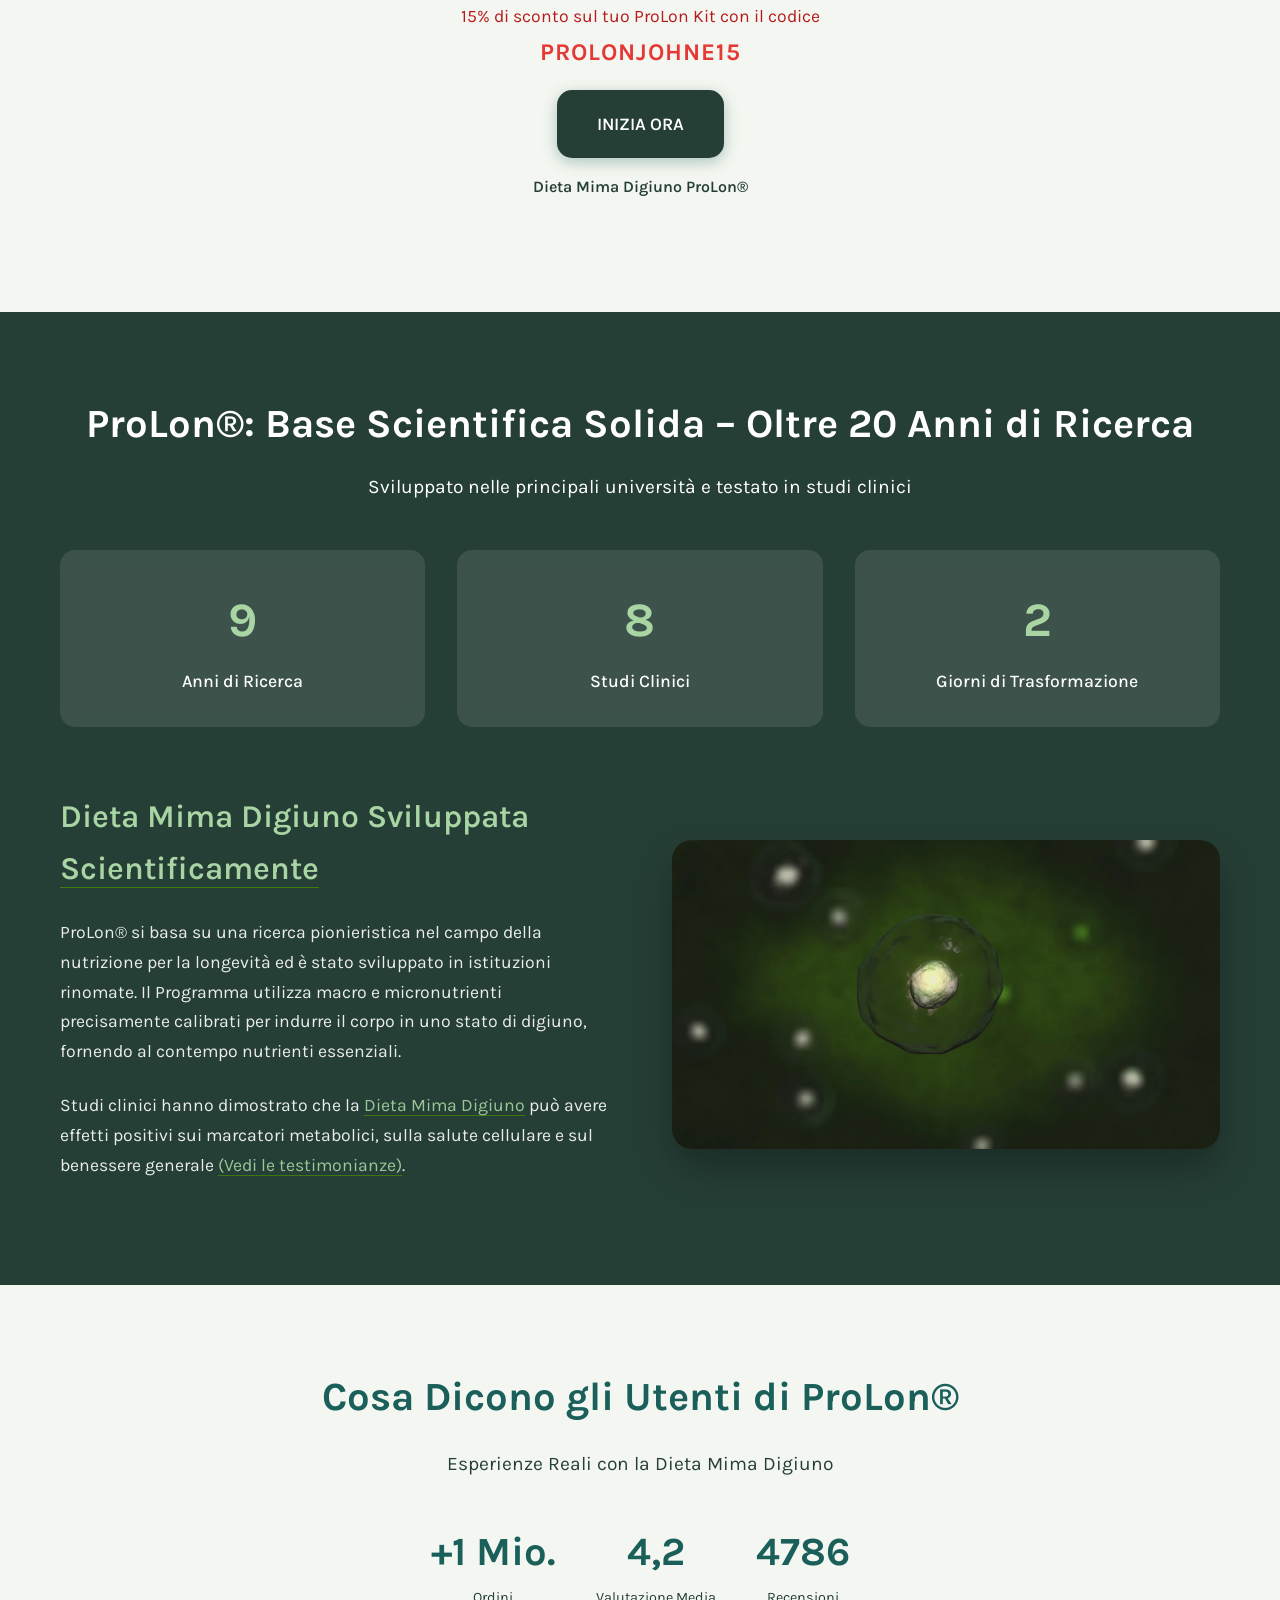
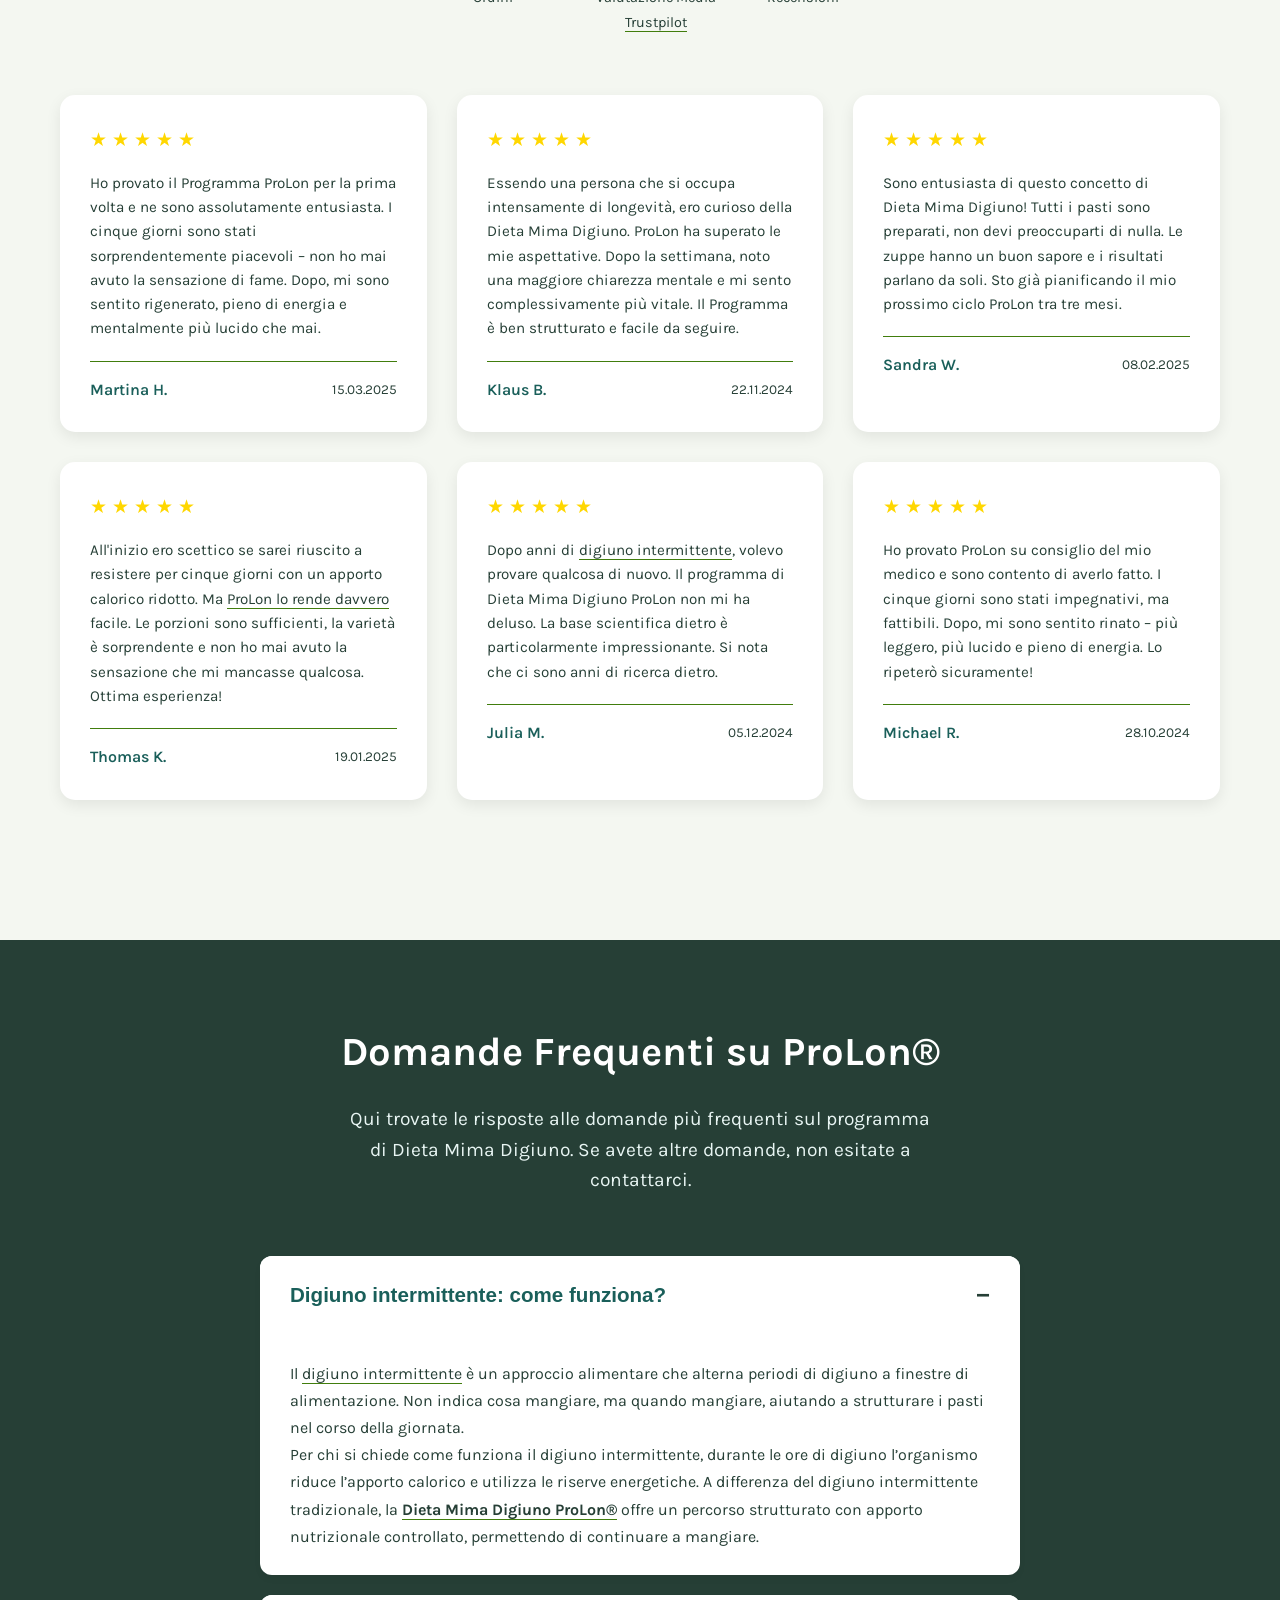
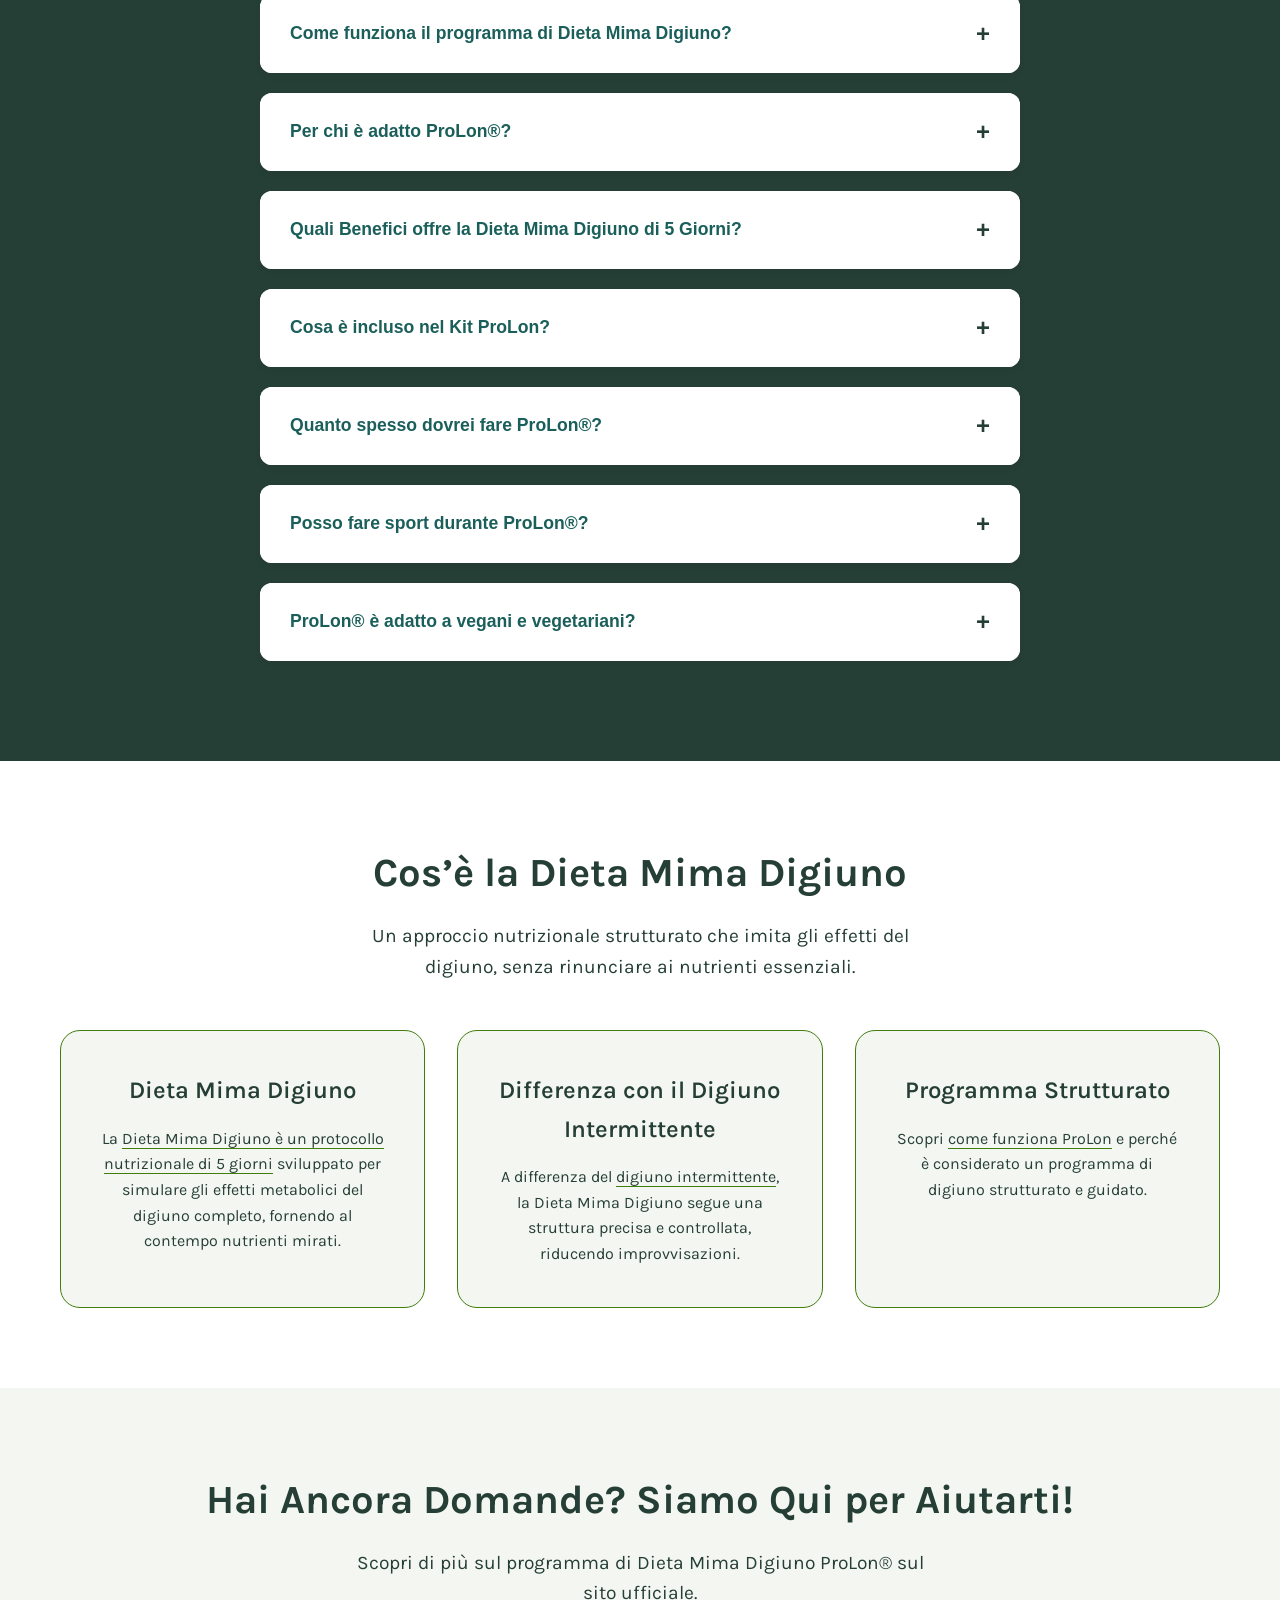
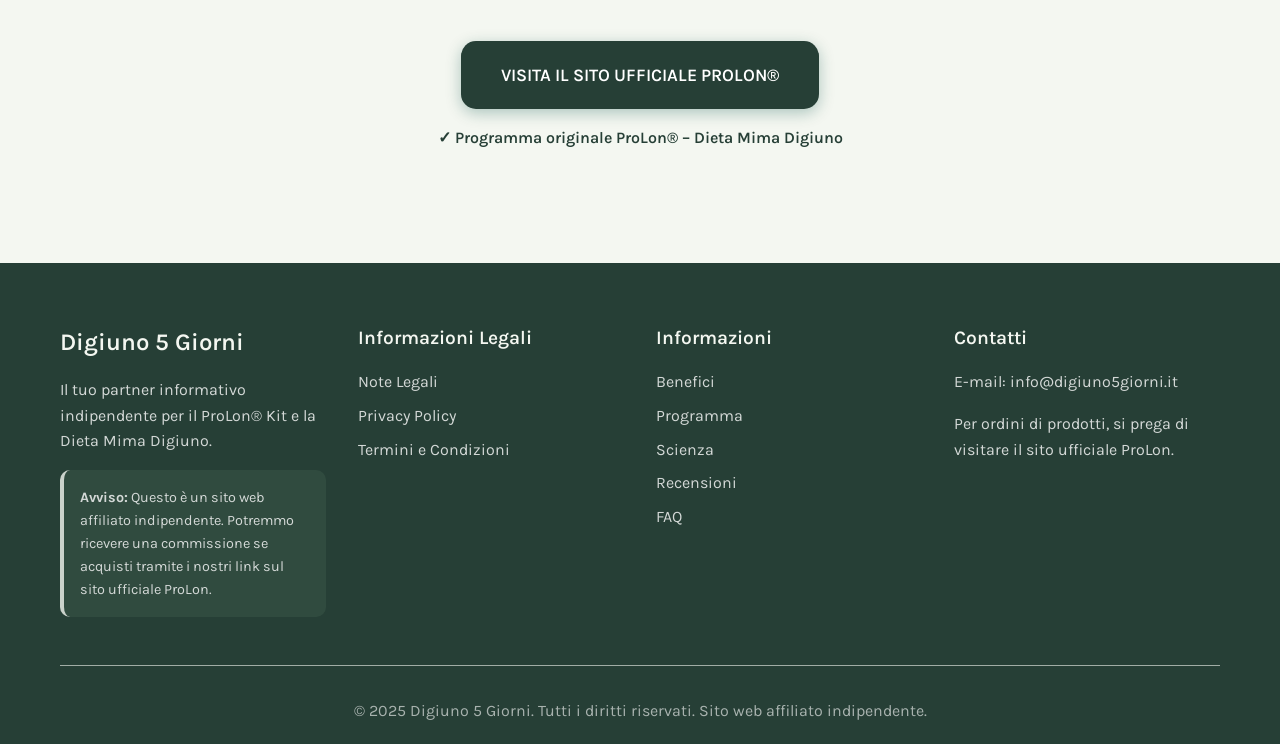
==== commit eda0bff6: "up" ====
--- a/index.html
+++ b/index.html
@@ -148,8 +148,8 @@
   },
   "aggregateRating": {
     "@type": "AggregateRating",
-    "ratingValue": "4.3",
-    "reviewCount": "4531",
+    "ratingValue": "4.2",
+    "reviewCount": "4786",
     "description": "Valutazione media basata su recensioni pubbliche disponibili online."
   },
   "offers": {
@@ -487,12 +487,12 @@
                         <span class="trust-label">Ordini</span>
                     </div>
                     <div class="trust-stat">
-                        <span class="trust-number">4,3</span>
+                        <span class="trust-number">4,2</span>
                         <span class="trust-label">Valutazione Media</span><br>
 						<span class="trust-label"><a class="my-link" href="https://de.trustpilot.com/review/prolon.it" target="_blank" rel="noopener noreferrer nofollow">Trustpilot</a></span>
                     </div>
                     <div class="trust-stat">
-                        <span class="trust-number">4531</span>
+                        <span class="trust-number">4786</span>
                         <span class="trust-label">Recensioni</span>
                     </div>
                 </div>
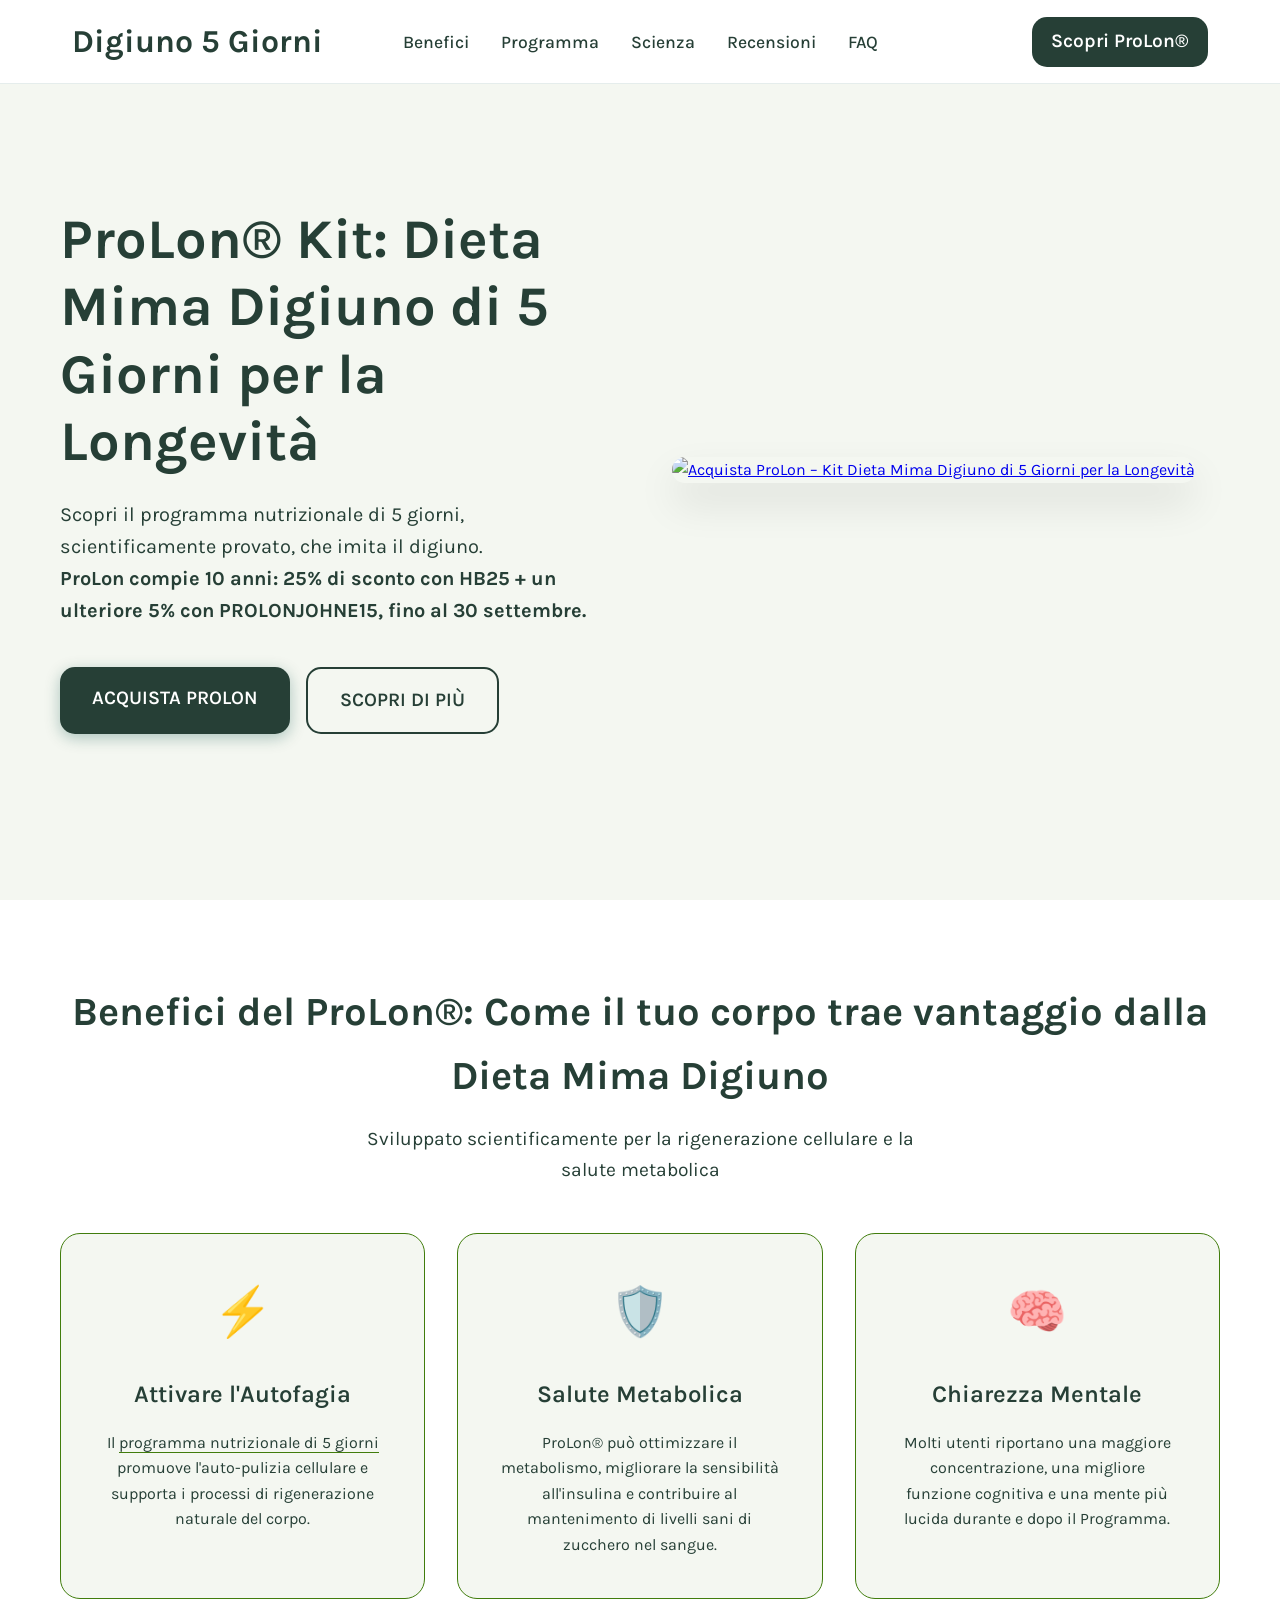
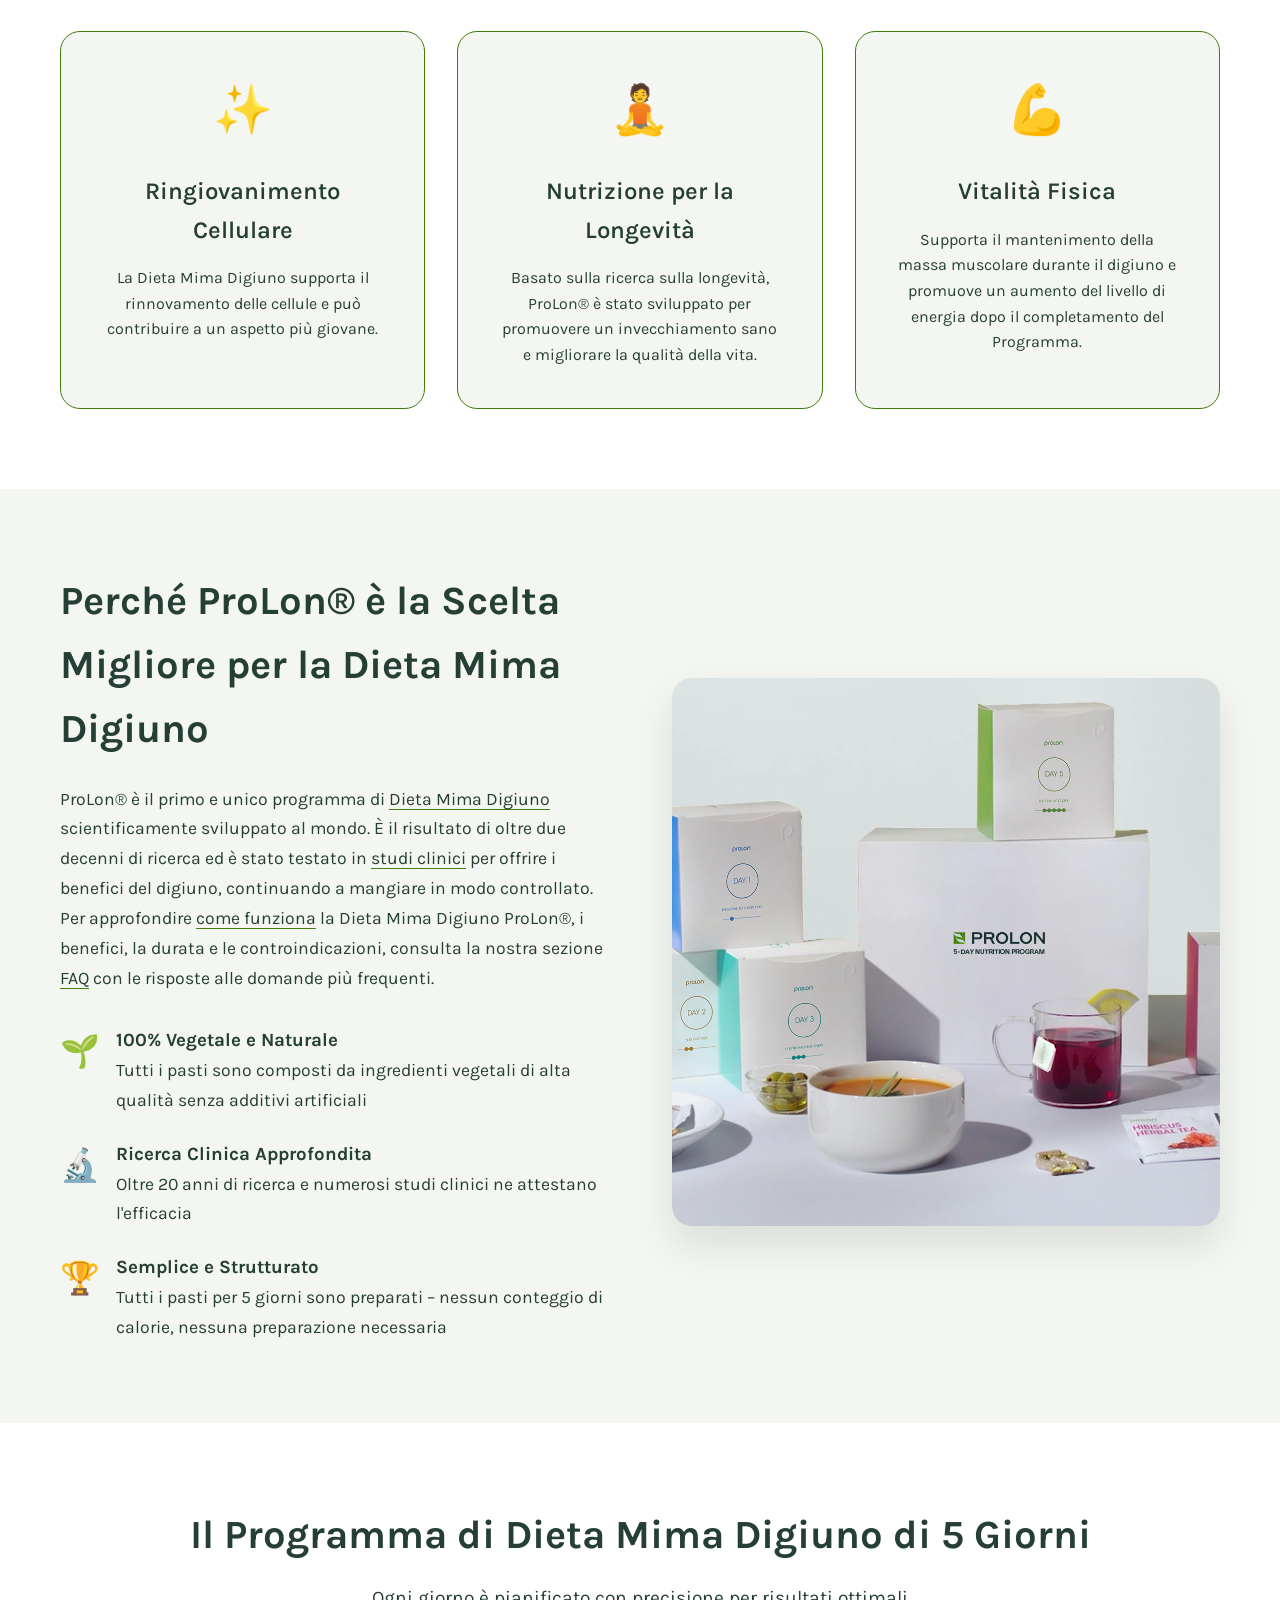
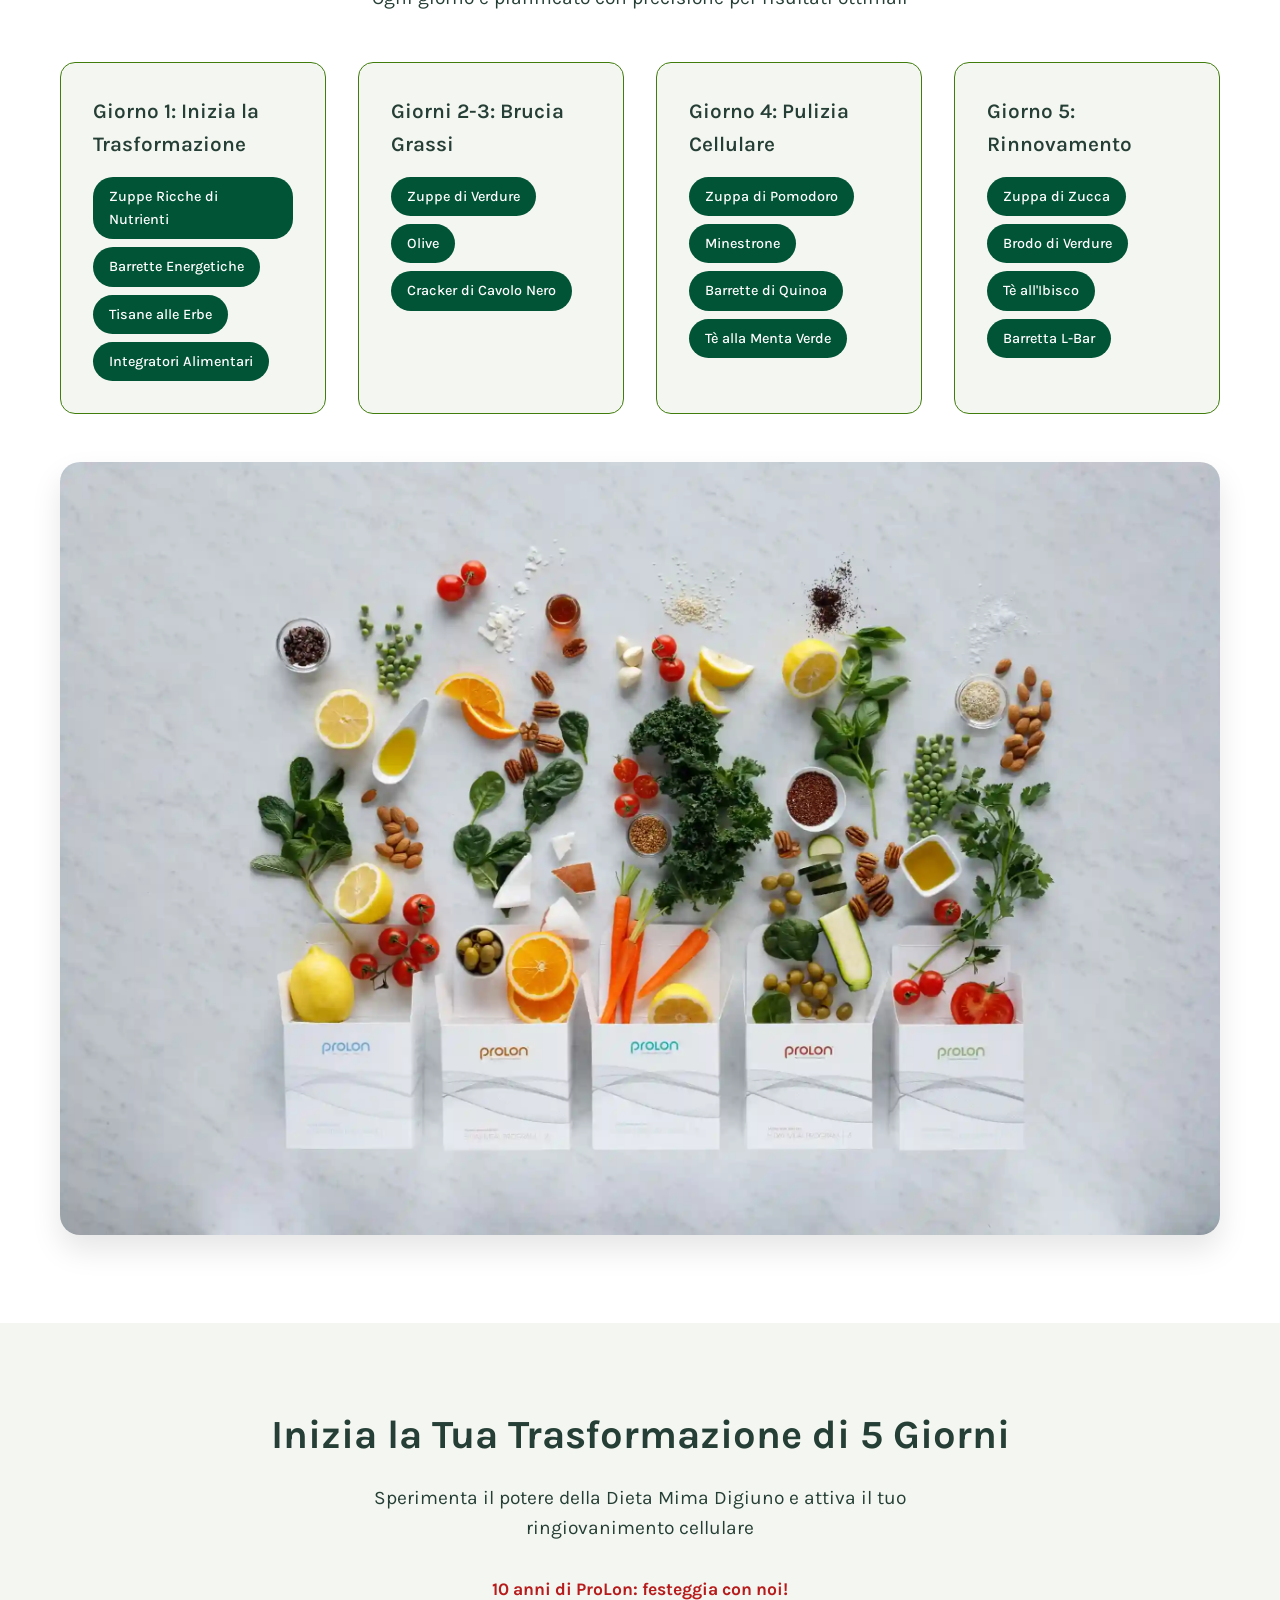
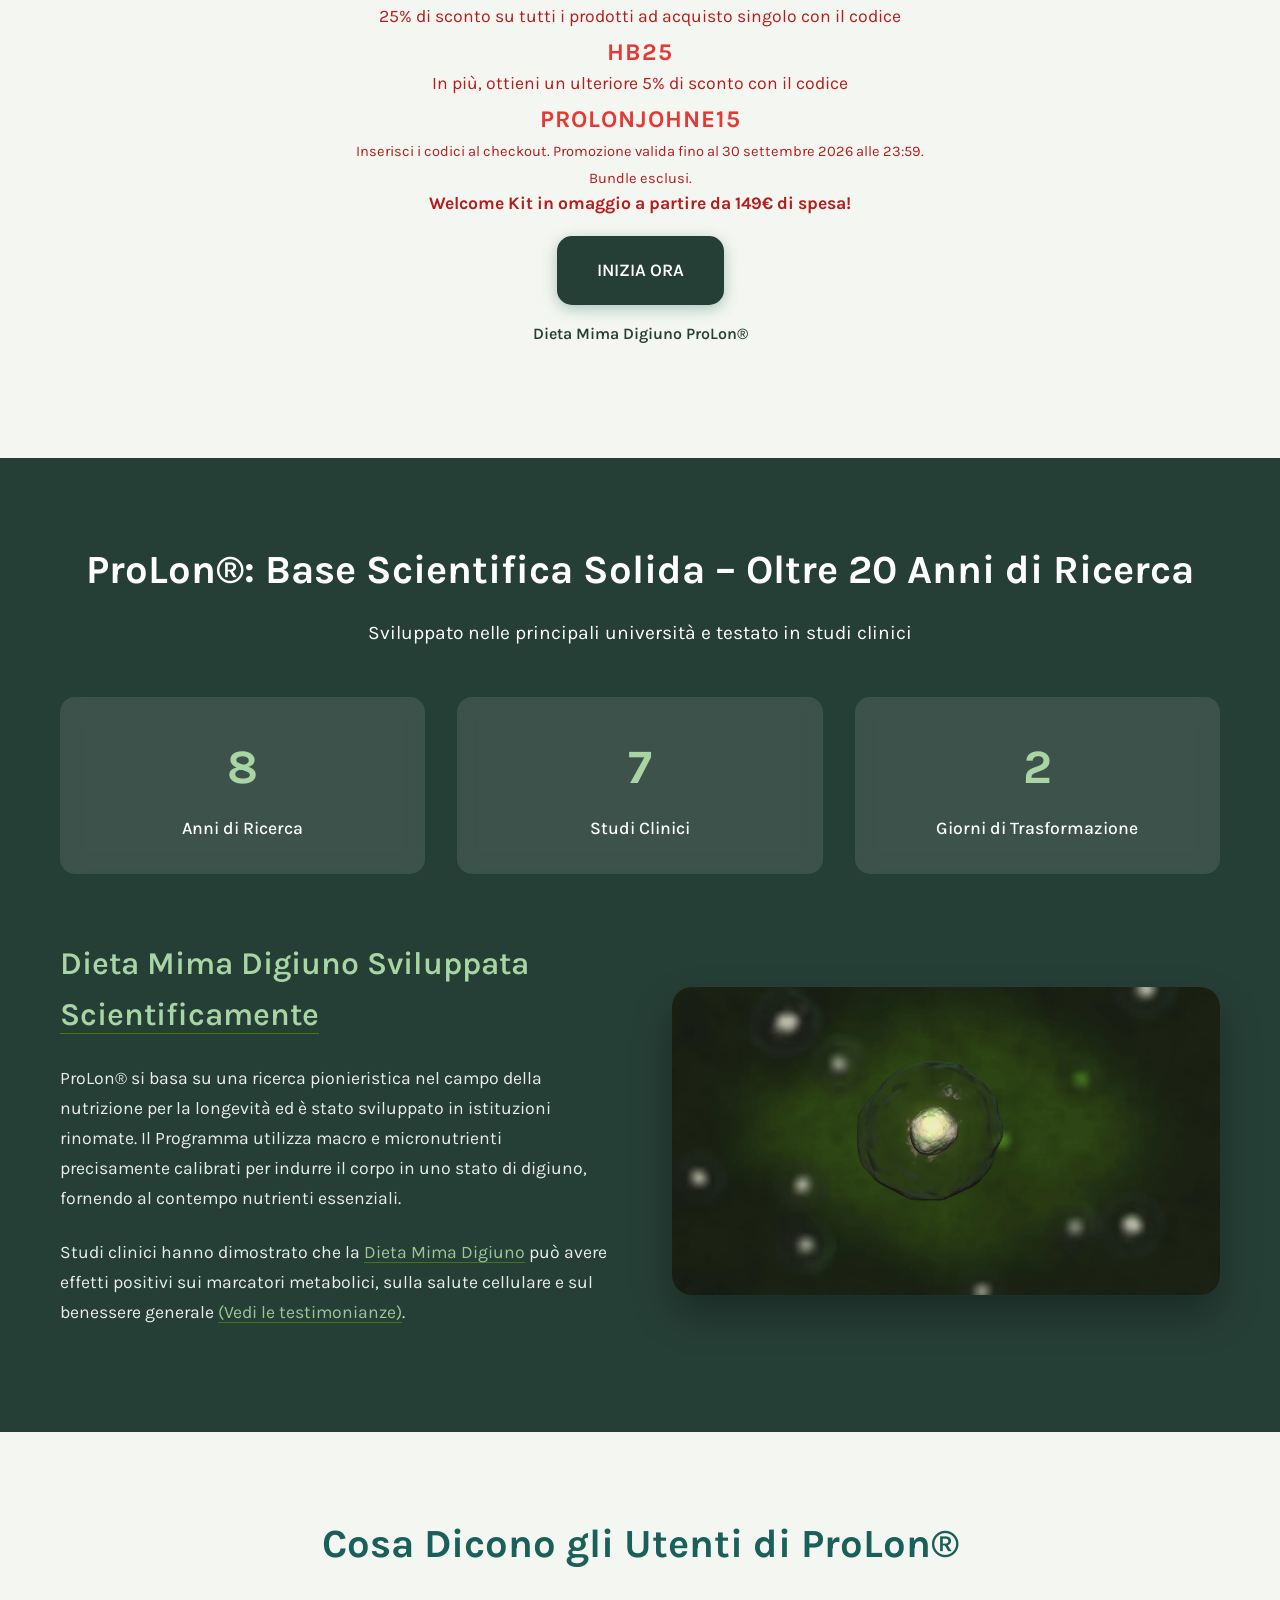
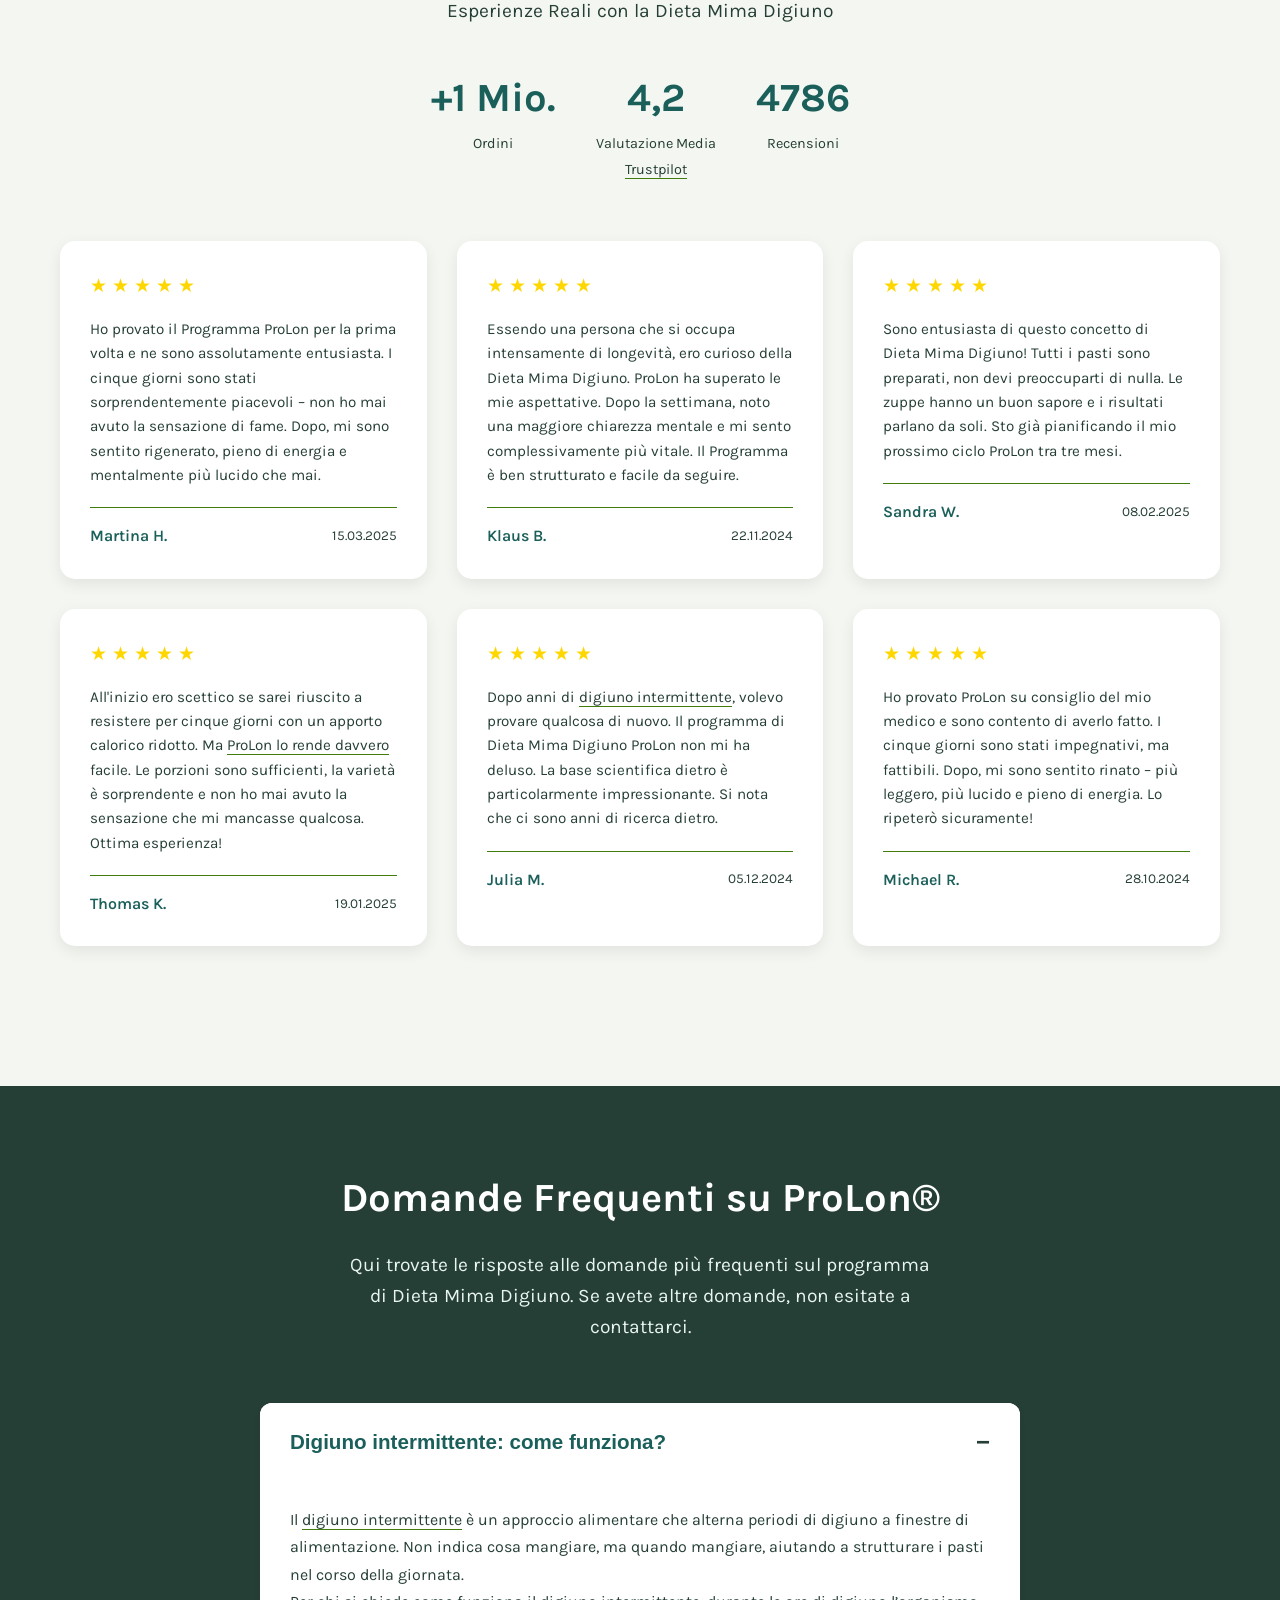
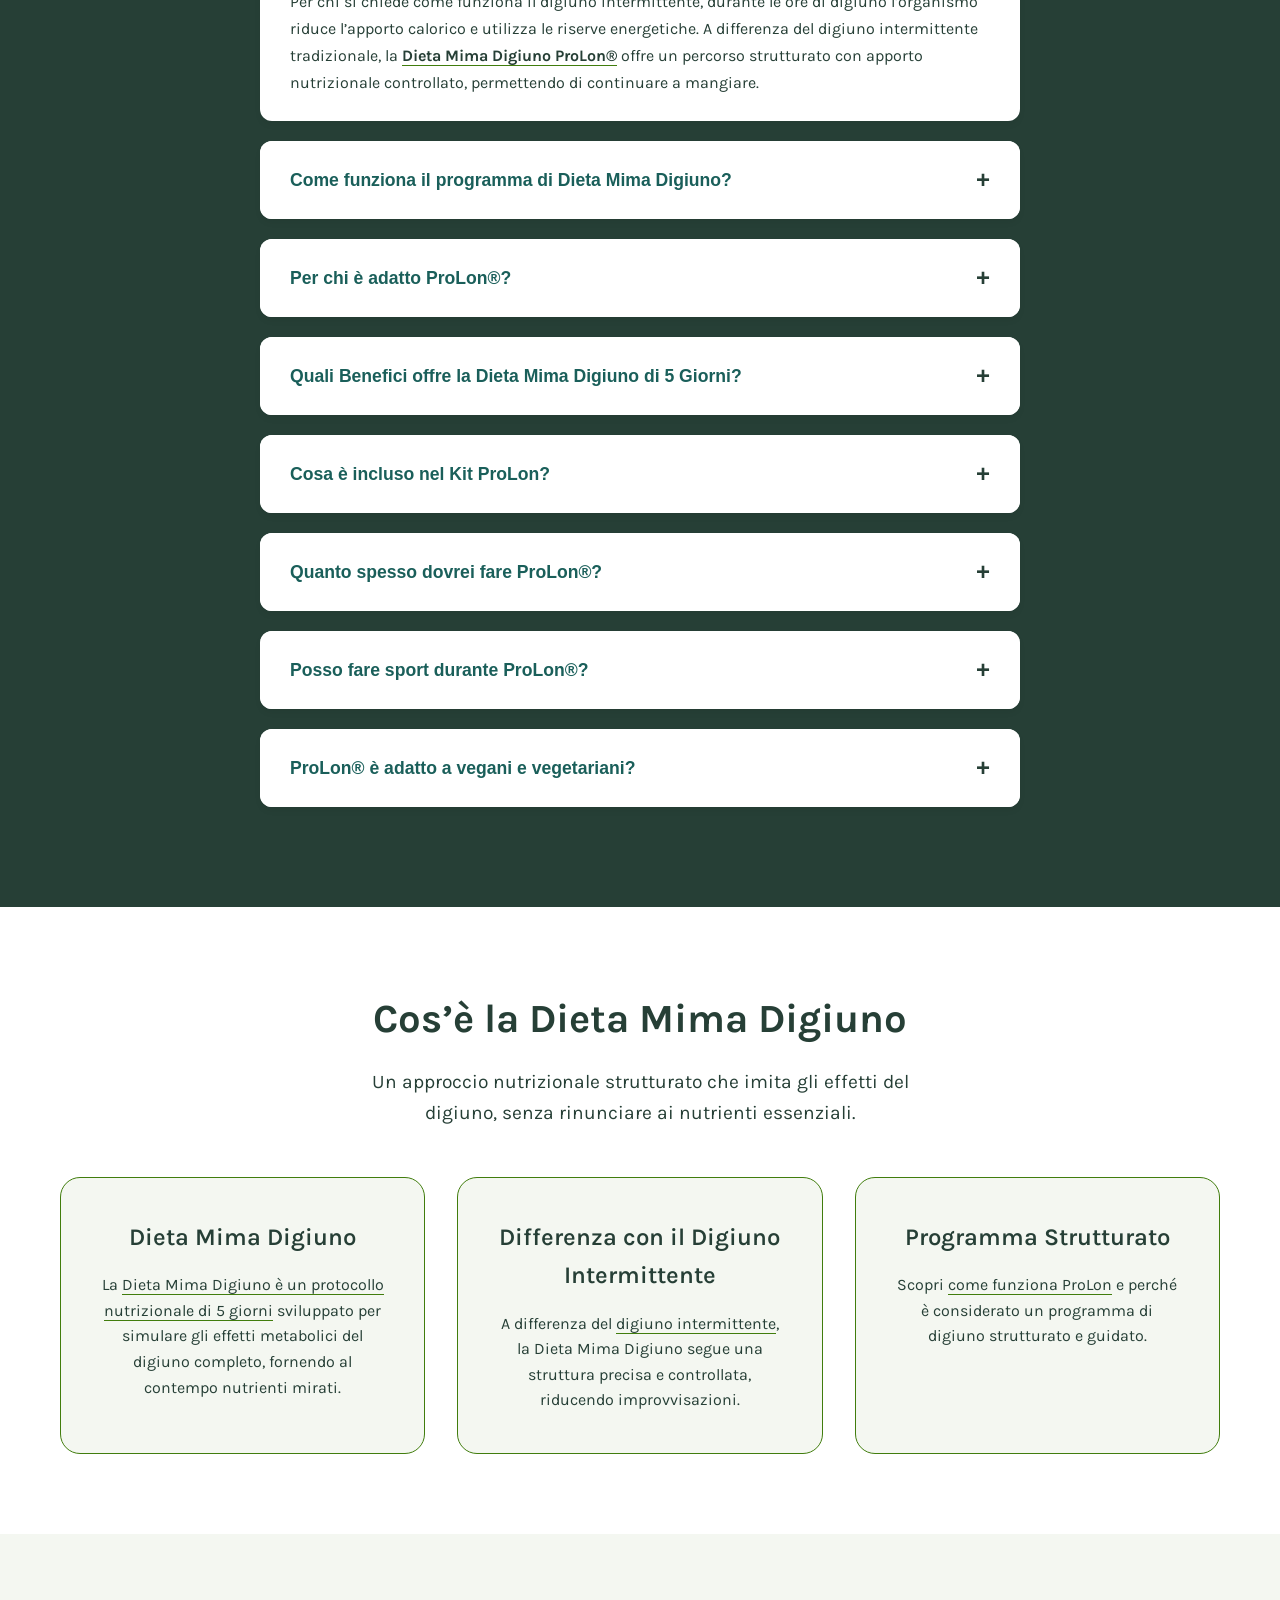
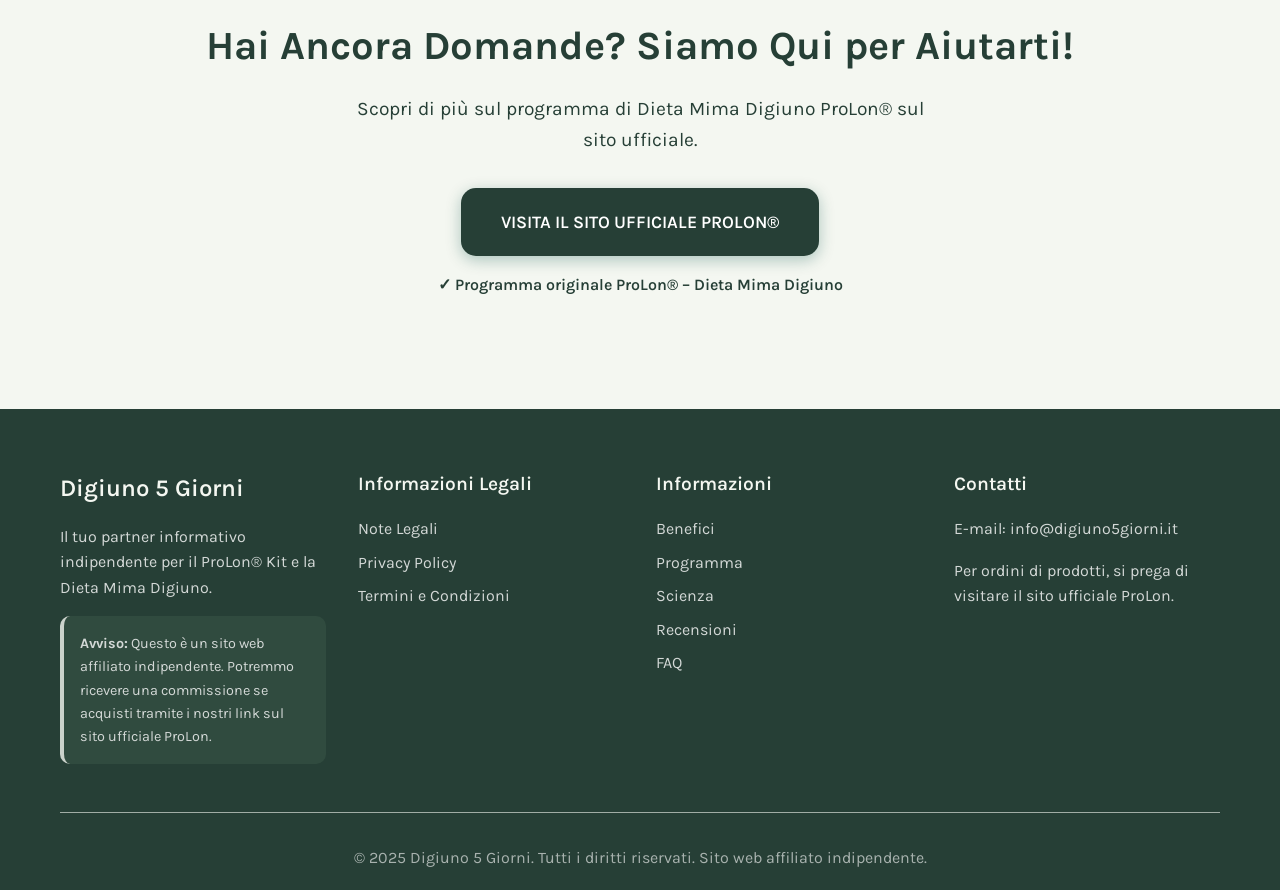
==== commit b75371fd: "up" ====
--- a/index.html
+++ b/index.html
@@ -3,8 +3,8 @@
 <head>
     <meta charset="UTF-8" />
     <meta name="viewport" content="width=device-width, initial-scale=1.0" />
-    <title>ProLon Kit 5 Giorni – Dieta Mima Digiuno con Sconto del 15%</title>
-    <meta name="description" content="Recensione completa del ProLon Kit 5 giorni: come funziona la dieta mima digiuno, benefici, opinioni e codice sconto del 15% disponibile." />
+    <title>ProLon Kit 5 Giorni – 25% di Sconto + 5% Extra</title>
+    <meta name="description" content="Scopri ProLon Kit 5 giorni e la Dieta Mima Digiuno. Fino al 30 settembre: 25% con HB25 e un ulteriore 5% con PROLONJOHNE15." />
 
     <!-- Canonical, Favicon, Hreflang -->
     <link rel="canonical" href="https://digiuno5giorni.it/" />
@@ -244,7 +244,7 @@
         <div class="hero-container">
             <div class="hero-content">
                 <h1 class="hero-title">ProLon® Kit: Dieta Mima Digiuno di 5 Giorni per la Longevità</h1>
-                <p class="hero-subtitle">Scopri il programma nutrizionale di 5 giorni, scientificamente provato, che imita il digiuno.<br><strong>Codice sconto del 15% disponibile.</strong></p>
+                <p class="hero-subtitle">Scopri il programma nutrizionale di 5 giorni, scientificamente provato, che imita il digiuno.<br><strong>ProLon compie 10 anni: 25% di sconto con HB25 + un ulteriore 5% con PROLONJOHNE15, fino al 30 settembre.</strong></p>
 
                 <div class="hero-buttons">
                     <a href="https://prolon.it/UFyowS" class="btn btn-primary" target="_blank" rel="noopener nofollow sponsored">ACQUISTA PROLON</a>
@@ -424,9 +424,13 @@
             
             <!-- Cupom de desconto destacado -->
             <p class="cupom-cta">
-                <strong>Offerta speciale:</strong><br>
-                15% di sconto sul tuo ProLon Kit con il codice<br>
+                <strong>10 anni di ProLon: festeggia con noi!</strong><br>
+                25% di sconto su tutti i prodotti ad acquisto singolo con il codice
+                <span class="coupon-code">HB25</span>
+                In più, ottieni un ulteriore 5% di sconto con il codice
                 <span class="coupon-code">PROLONJOHNE15</span>
+                <small>Inserisci i codici al checkout. Promozione valida fino al 30 settembre 2026 alle 23:59. Bundle esclusi.</small><br>
+                <strong>Welcome Kit in omaggio a partire da 149€ di spesa!</strong>
             </p>
             
             <a href="https://prolon.it/UFyowS" class="btn btn-primary btn-large" target="_blank" rel="noopener nofollow sponsored">INIZIA ORA</a>
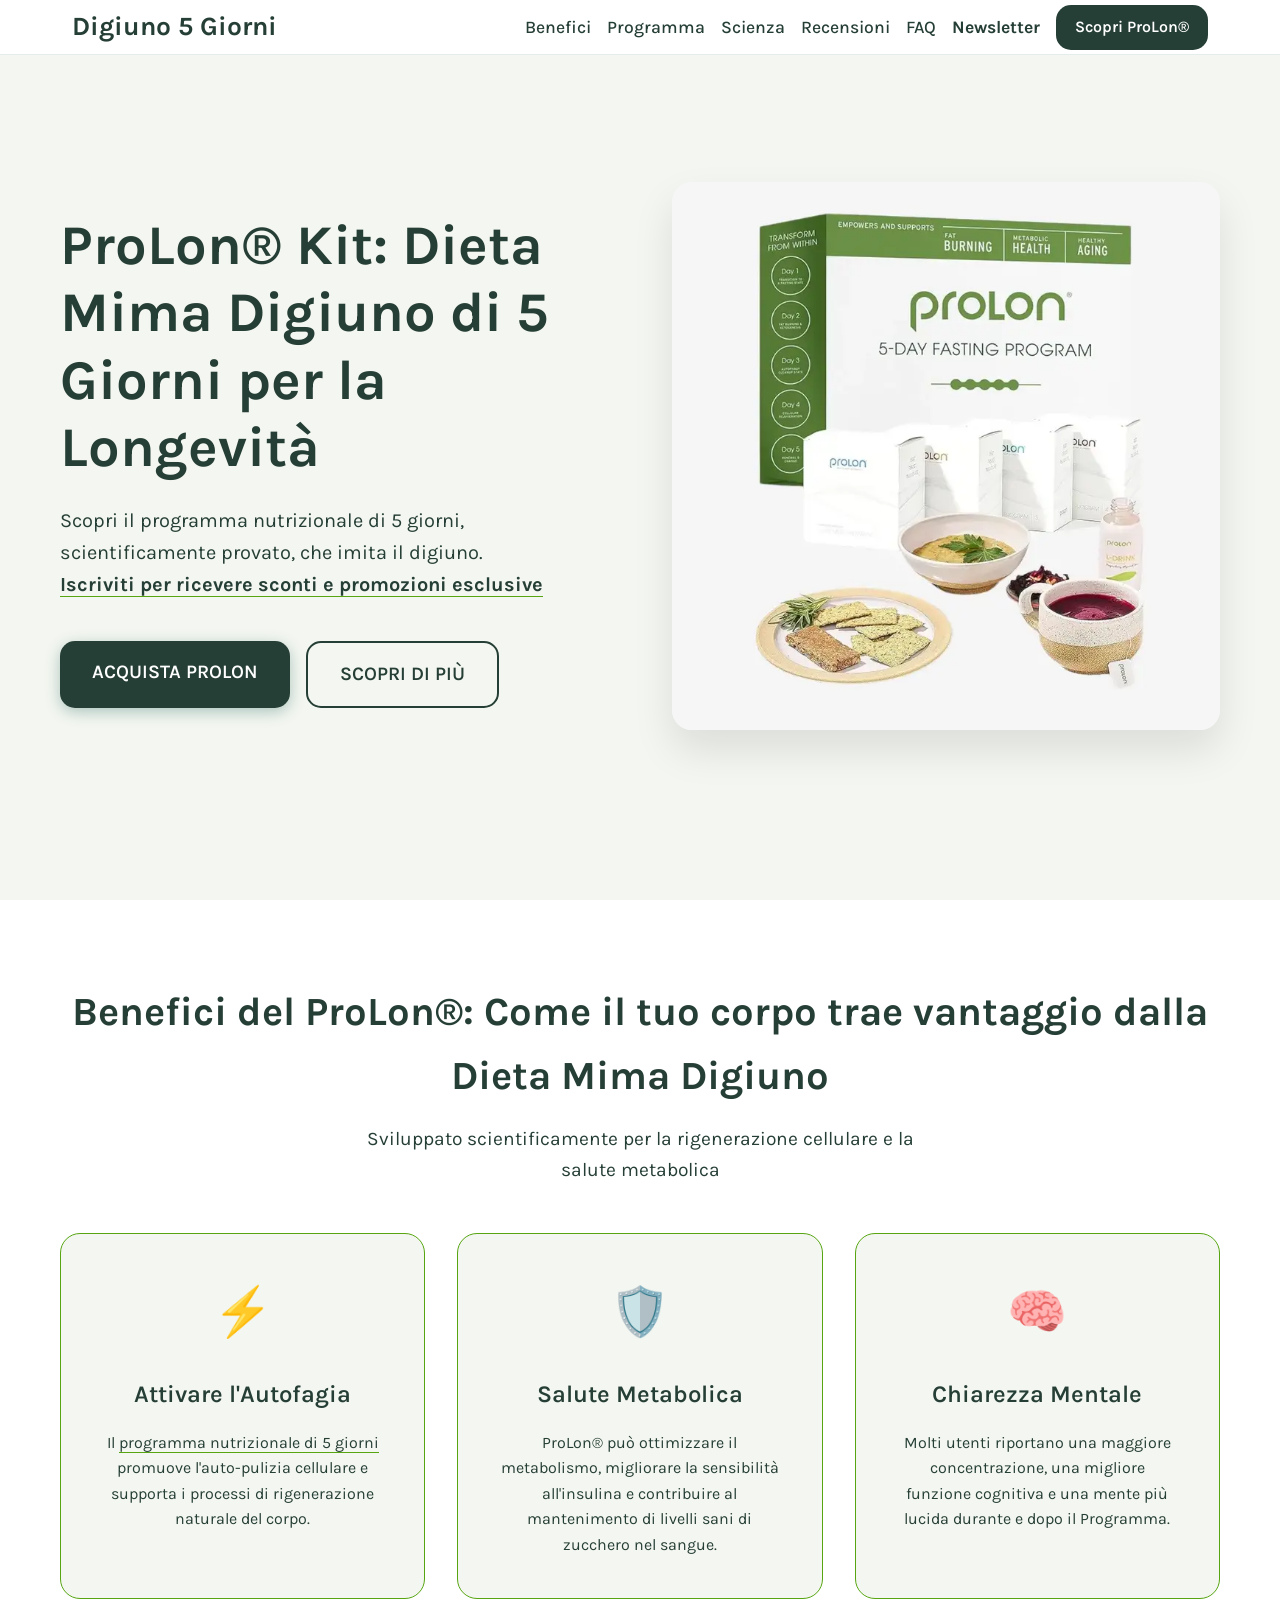
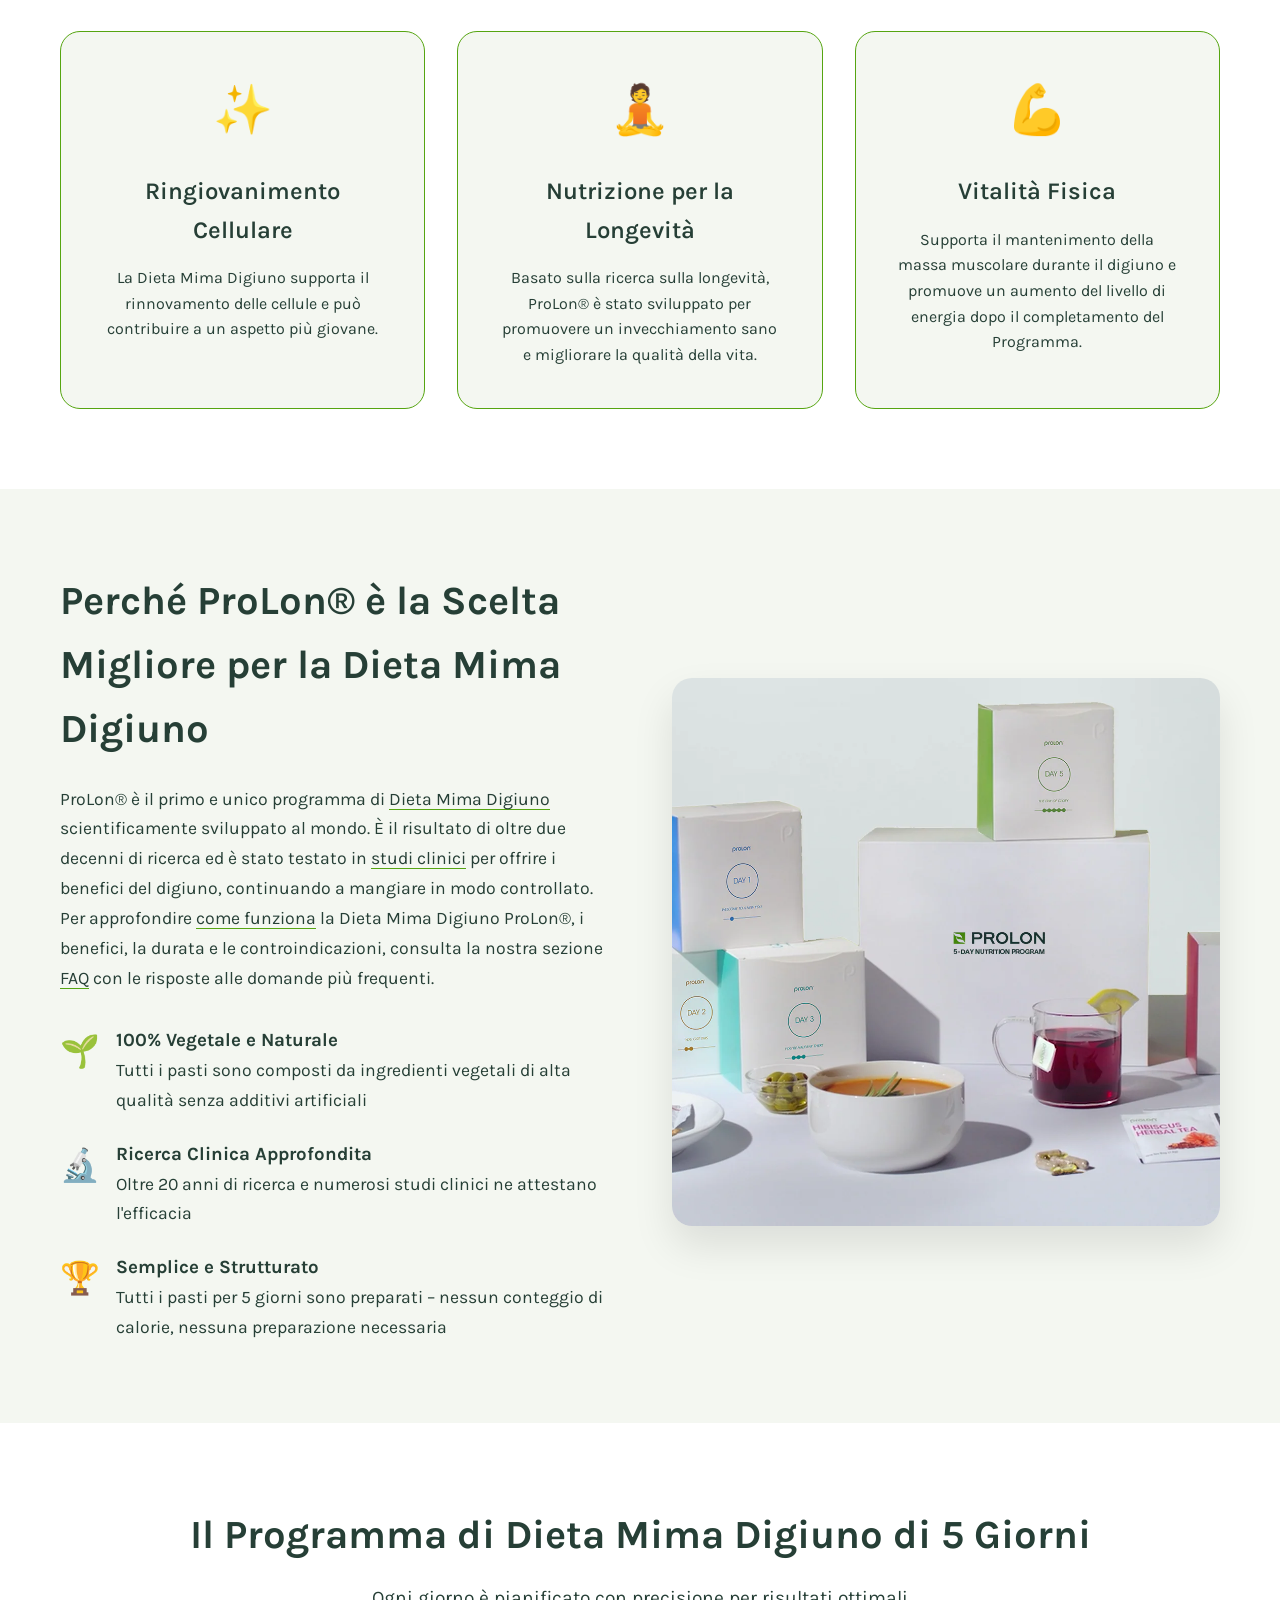
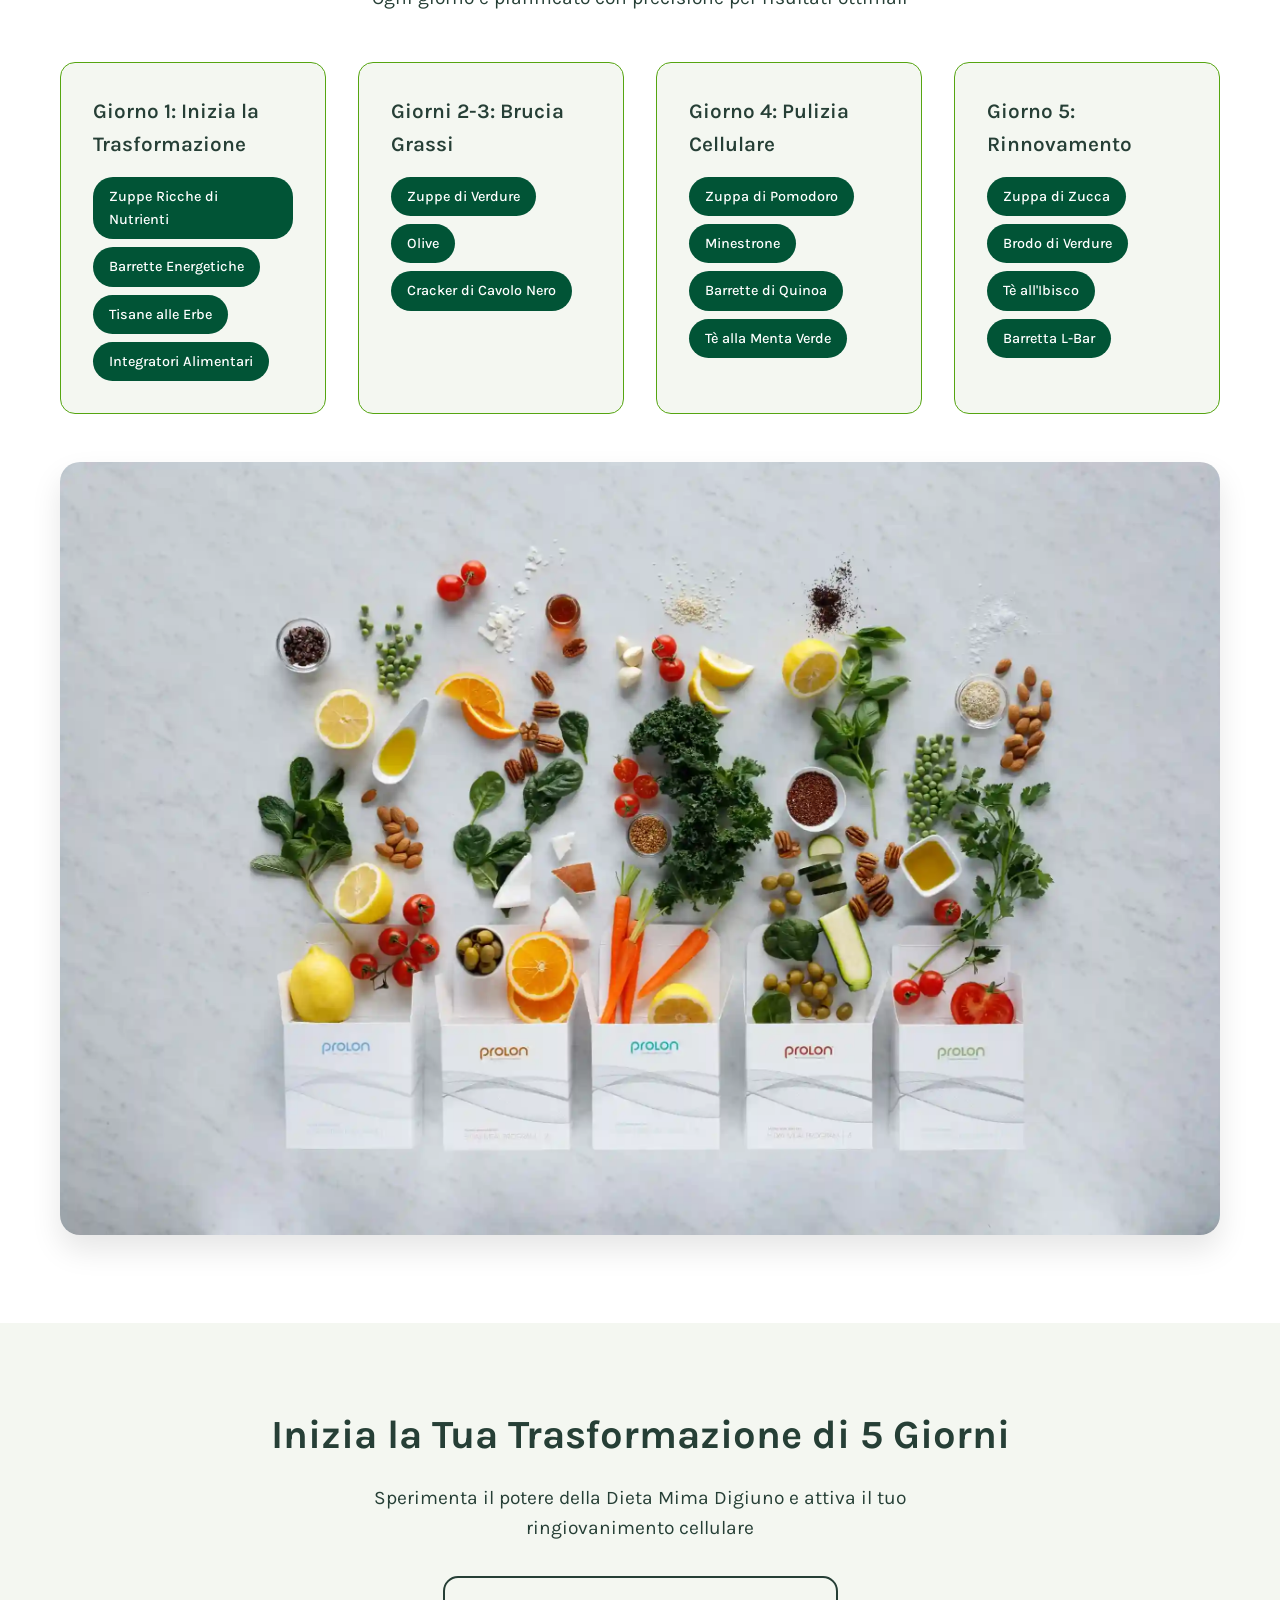
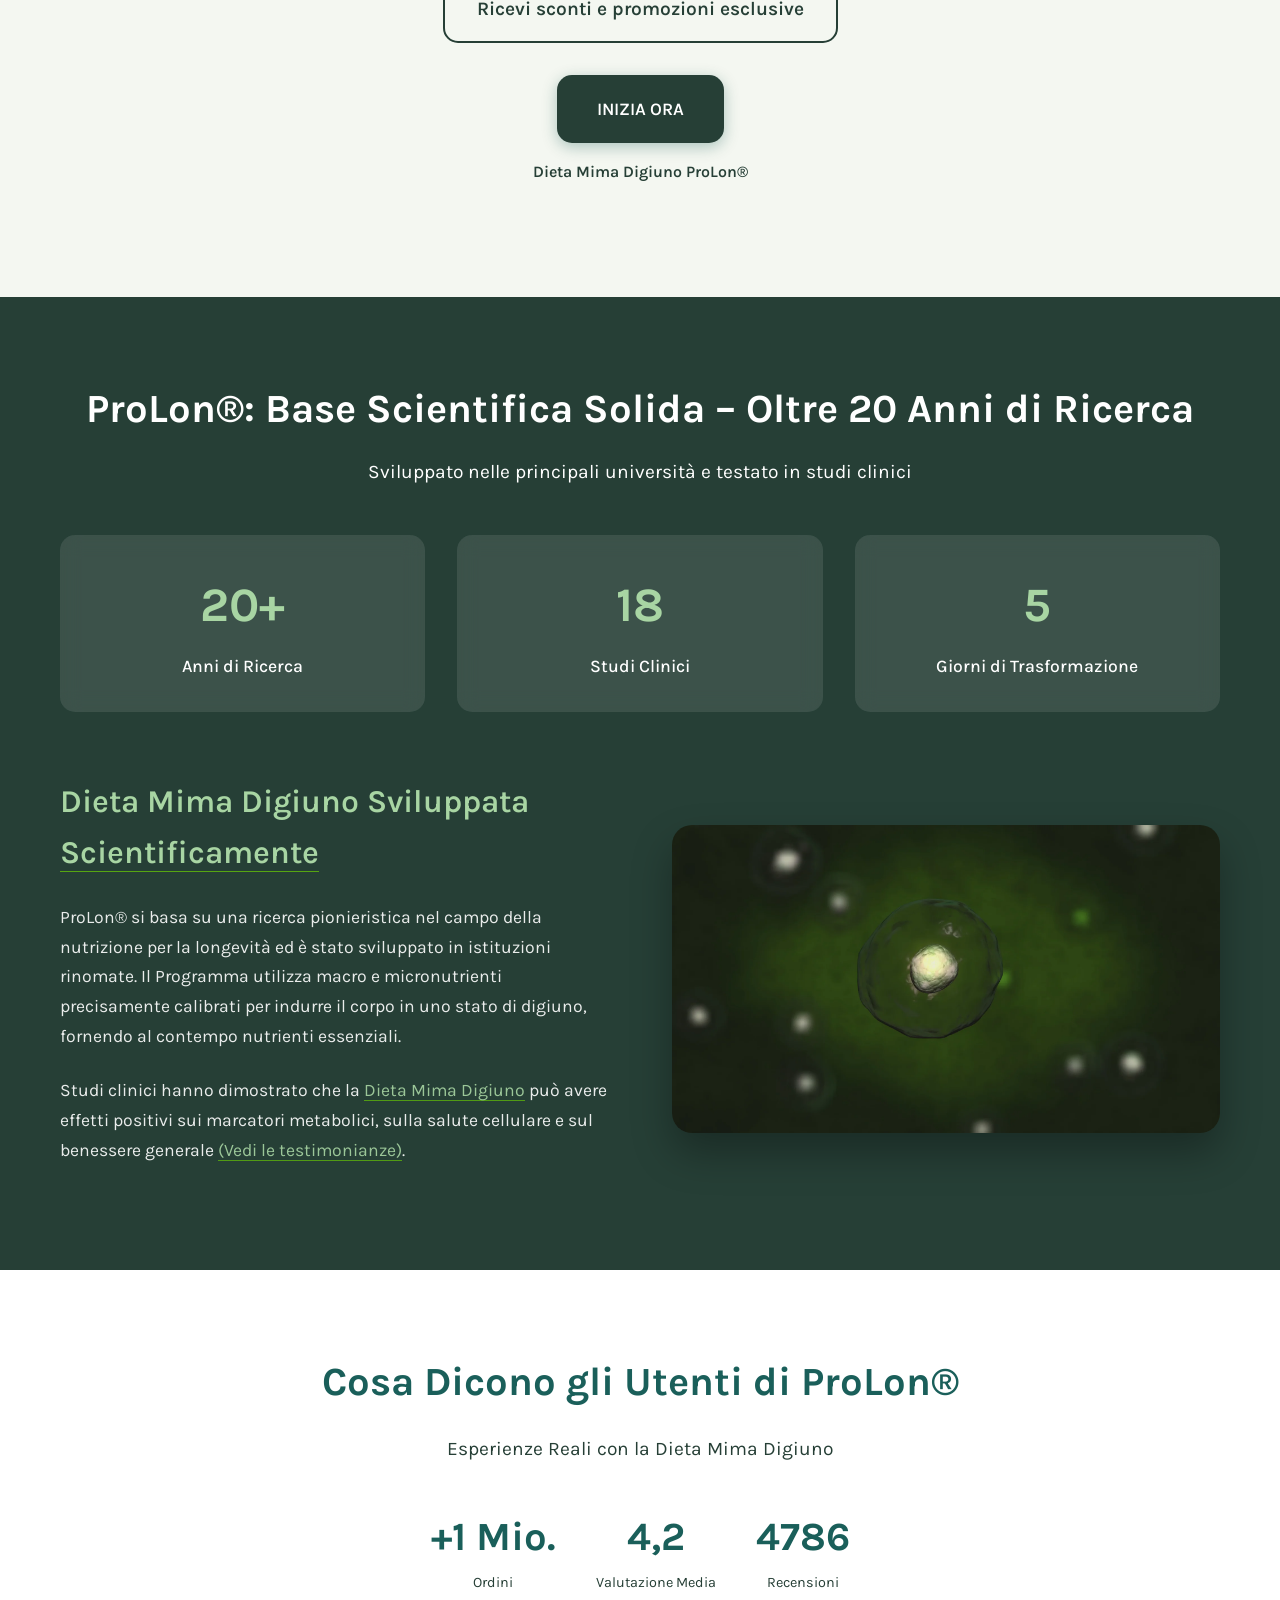
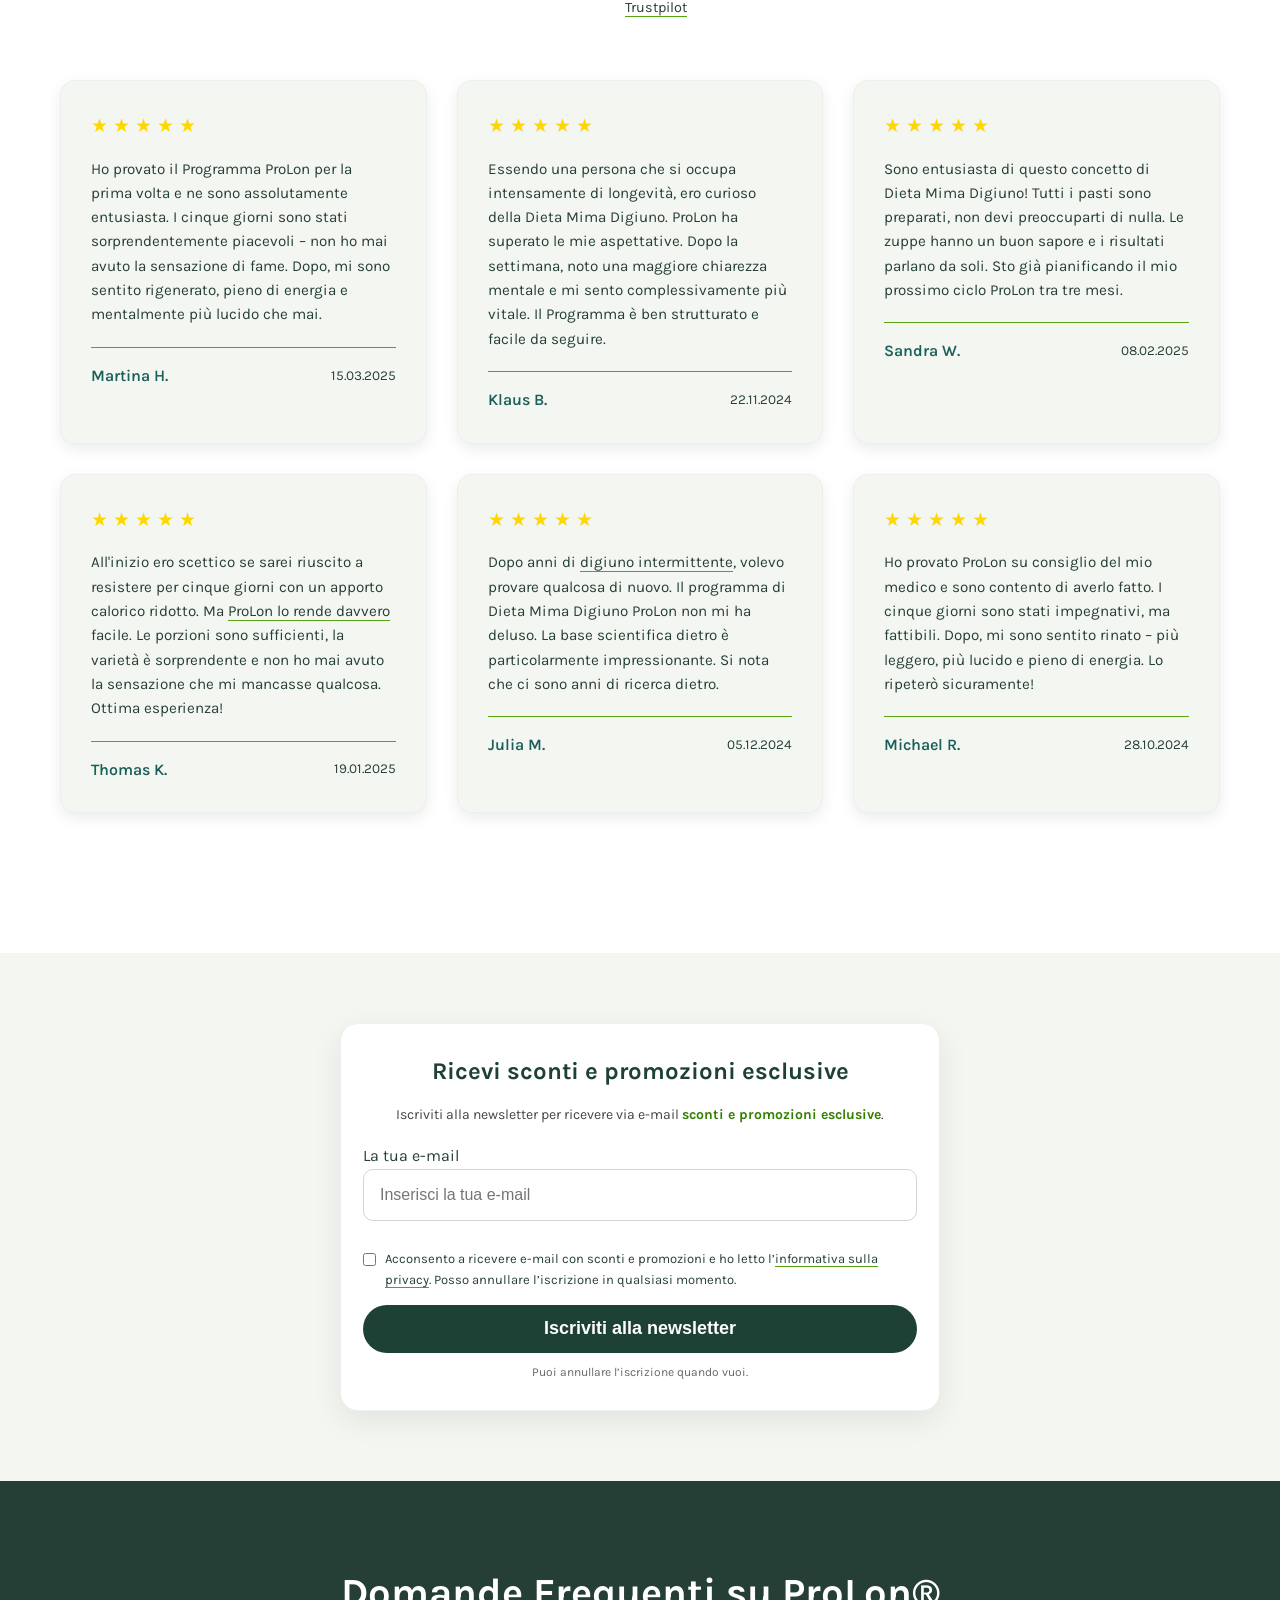
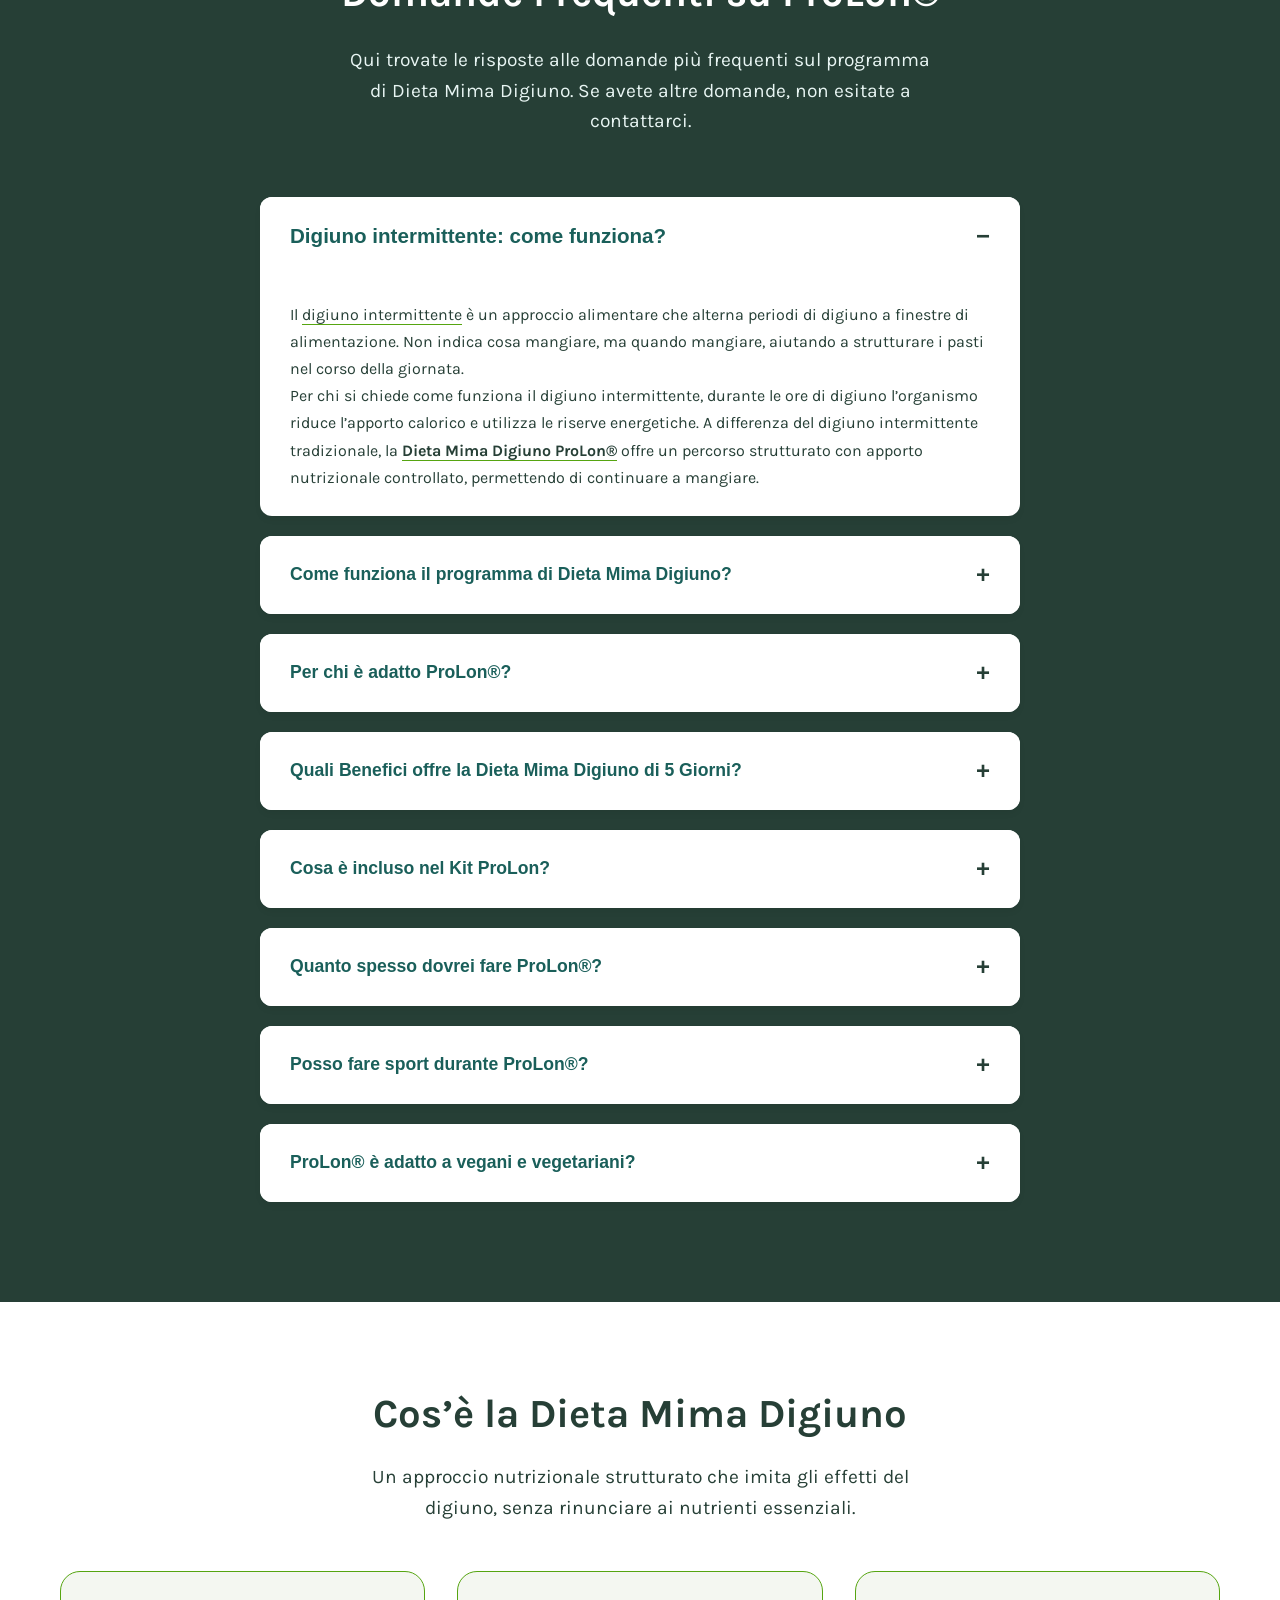
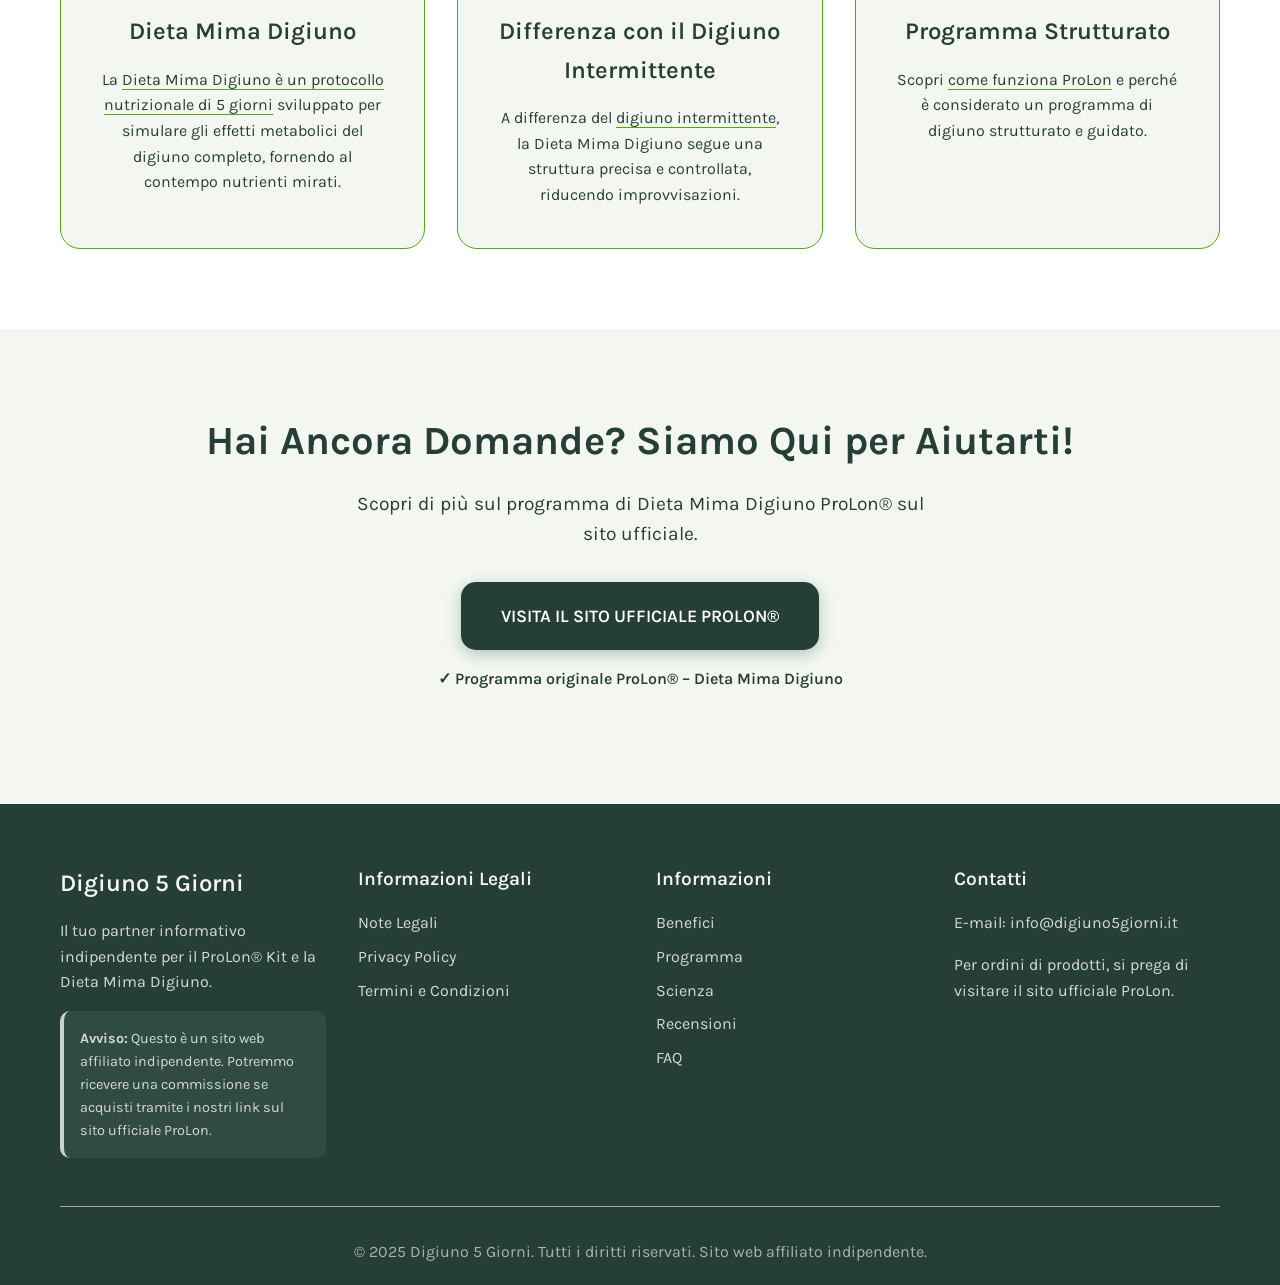
==== commit f732ddfb: "up" ====
--- a/index.html
+++ b/index.html
@@ -1,803 +1,794 @@
-<!DOCTYPE html>
-<html lang="it">
-<head>
-    <meta charset="UTF-8" />
-    <meta name="viewport" content="width=device-width, initial-scale=1.0" />
-    <title>ProLon Kit 5 Giorni – 25% di Sconto + 5% Extra</title>
-    <meta name="description" content="Scopri ProLon Kit 5 giorni e la Dieta Mima Digiuno. Fino al 30 settembre: 25% con HB25 e un ulteriore 5% con PROLONJOHNE15." />
-
-    <!-- Canonical, Favicon, Hreflang -->
-    <link rel="canonical" href="https://digiuno5giorni.it/" />
-    <link rel="icon" href="/favicon.ico" sizes="any">
-
-	<link rel="icon" type="image/png" sizes="16x16" href="/favicon-16.png">
-	<link rel="icon" type="image/png" sizes="32x32" href="/favicon-32.png">
-	<link rel="icon" type="image/png" sizes="48x48" href="/favicon-48.png">
-
-	<link rel="apple-touch-icon" href="/apple-touch-icon.png">
-
-	<link rel="icon" type="image/png" sizes="192x192" href="/favicon-192.png">
-	<link rel="icon" type="image/png" sizes="512x512" href="/favicon-512.png">
-
-    <link rel="alternate" hreflang="it" href="https://digiuno5giorni.it/" />
-    <link rel="alternate" hreflang="x-default" href="https://digiuno5giorni.it/" />
-
-    <!-- Preconnect to essential third-party domains -->
-    <link rel="preconnect" href="https://fonts.googleapis.com" />
-    <link rel="preconnect" href="https://fonts.gstatic.com" crossorigin />
-    <link rel="preconnect" href="https://www.googletagmanager.com" crossorigin />
-    <link rel="preconnect" href="https://www.google-analytics.com" crossorigin />
-
-    <!-- Preload Google Fonts (non-blocking ) -->
-    <link rel="preload" as="style" href="https://fonts.googleapis.com/css2?family=Karla:ital,wght@0,200..800;1,200..800&display=swap" onload="this.onload=null;this.rel='stylesheet'" />
-    <noscript>
-        <link rel="stylesheet" href="https://fonts.googleapis.com/css2?family=Karla:ital,wght@0,200..800;1,200..800&display=swap" />
-    </noscript>
-
-    <link rel="preload" fetchpriority="high" as="image" href="https://digiuno5giorni.it/images/ProLon-5-Giorni-744.webp" imagesrcset="https://digiuno5giorni.it/images/ProLon-5-Giorni-372.webp 372w, https://digiuno5giorni.it/images/ProLon-5-Giorni-744.webp 744w, https://digiuno5giorni.it/images/ProLon-5-Giorni-1080.webp 1080w" imagesizes="(max-width: 500px ) 90vw, 50vw" />
-
-    <!-- 1. Critical CSS for instant rendering of the 'above-the-fold' content -->
-<style>
-*{margin:0;padding:0;box-sizing:border-box}
-html{scroll-behavior:smooth}
-body{font-family:'Karla',sans-serif;line-height:1.6;color:#263f36;overflow-x:hidden}
-.container{max-width:1200px;margin:0 auto;padding:0 20px}
-.header{position:fixed;top:0;width:100%;background:rgba(255,255,255,.95);backdrop-filter:blur(10px);z-index:1000;transition:.3s;border-bottom:1px solid rgba(38,63,54,.1)}
-.nav-container{display:flex;justify-content:space-between;align-items:center;padding:1rem 2rem;max-width:1200px;margin:0 auto;position:relative}
-.logo,.logo a{color:#263f36;font-size:2rem;font-weight:700;text-decoration:none}
-.logo{flex-shrink:0}
-.logo a{display:inline-block}
-.nav-menu{display:flex;list-style:none;gap:2rem;font-size:1.1rem;position:absolute;left:50%;transform:translateX(-50%)}
-.nav-menu a{text-decoration:none;color:#263f36;font-weight:500;transition:.3s}
-.nav-menu a:hover{color:#417d0d}
-.header-btn{margin-left:auto;flex-shrink:0}
-.header-cta-btn{background:#263f36;color:#fff;padding:.6rem 1.2rem;border-radius:15px;text-decoration:none;font-weight:600;font-size:1.2rem;transition:.3s;border:none;cursor:pointer;margin-left:auto;flex-shrink:0;white-space:nowrap}
-.header-cta-btn:hover{background:#417d0d;color:#fff;transform:translateY(-1px)}
-.hamburger{display:none;flex-direction:column;cursor:pointer;flex-shrink:0}
-.hamburger span{width:25px;height:3px;background:#263f36;margin:3px 0;transition:.3s}
-.hero{padding:120px 0 80px;background:#f4f7f1;min-height:100vh;display:flex;align-items:center}
-.hero-container{max-width:1200px;margin:0 auto;padding:0 20px;display:grid;grid-template-columns:1fr 1fr;gap:4rem;align-items:center}
-.hero-title{font-size:3.5rem;font-weight:700;color:#263f36;margin-bottom:1.5rem;line-height:1.2}
-.hero-subtitle{font-size:1.25rem;color:#263f36;margin-bottom:2.5rem;line-height:1.6}
-.hero-buttons{display:flex;gap:1rem;flex-wrap:wrap}
-.btn{display:inline-block;padding:1rem 2rem;border-radius:15px;text-decoration:none;font-weight:600;transition:.3s;border:none;cursor:pointer;font-size:1.2rem}
-.btn-primary{background:#263f36;color:#fff;box-shadow:0 4px 15px rgba(38,63,54,.3)}
-.btn-primary:hover{background:#417d0d;color:#fff;transform:translateY(-2px);box-shadow:0 6px 20px rgba(38,63,54,.4)}
-.btn-secondary{background:transparent;color:#263f36;border:2px solid #263f36}
-.btn-secondary:hover{background:#263f36;color:#fff}
-.hero-image img{width:100%;height:auto;border-radius:20px;box-shadow:0 20px 40px rgba(0,0,0,.1)}
-
-@media(max-width:768px){
-.nav-container{justify-content:flex-start;gap:1rem}
-.hamburger{display:flex;order:1}
-.logo{order:2;flex-grow:1;text-align:center;font-size:1.8rem}
-.header-cta-btn{order:3;margin-left:0;padding:.5rem 1rem;font-size:1.15rem;display:none}
-.nav-menu{display:none;flex-direction:column;position:absolute;top:100%;left:0;width:100%;background:#f4f7f1;padding:2rem 0;box-shadow:0 2px 10px rgba(38,63,54,.1);transform:none}
-.nav-menu.active{display:flex}
-.hamburger.active span:nth-child(1){transform:rotate(-45deg) translate(-5px,6px)}
-.hamburger.active span:nth-child(2){opacity:0}
-.hamburger.active span:nth-child(3){transform:rotate(45deg) translate(-5px,-6px)}
-.hero-container{grid-template-columns:1fr;gap:2rem;text-align:center}
-.hero-title{font-size:2.5rem}
-.hero-buttons{justify-content:center}
-}
-
-@media(max-width:480px){
-.hero-title{font-size:2rem}
-.hero-subtitle{font-size:1.1rem}
-.btn{padding:.8rem 1.5rem;font-size:.9rem}
-.nav-container{padding:1rem}
-}
-
-@media(min-width:769px) and (max-width:1024px){
-.nav-container{justify-content:flex-start;gap:1rem}
-.hamburger{display:flex;order:1;z-index:1001}
-.logo{order:2;flex-grow:1;text-align:center;font-size:1.8rem}
-.header-cta-btn{display:none}
-.nav-menu{display:none;flex-direction:column;position:absolute;top:100%;left:0;width:100%;background:#f4f7f1;padding:2rem 0;box-shadow:0 2px 10px rgba(0,78,71,.1);transform:none}
-.nav-menu.active{display:flex}
-.nav-menu li{margin:.1rem 0;box-shadow:0 2px 10px rgba(0,78,71,.1);width:100%}
-.nav-menu a{font-size:1.2rem;padding:1rem;display:block;width:100%;text-align:center;border-radius:2px;transition:.3s}
-.nav-menu a:hover{background:#417d0d;color:#fff}
-.hamburger span{width:25px;height:3px;background:#263f36;margin:3px 0;transition:.3s}
-.hamburger.active span:nth-child(1){transform:rotate(-45deg) translate(-5px,6px)}
-.hamburger.active span:nth-child(2){opacity:0}
-.hamburger.active span:nth-child(3){transform:rotate(45deg) translate(-5px,-6px)}
-.hero-container{grid-template-columns:1fr;gap:2rem;text-align:center}
-.hero-buttons{justify-content:center}
-}
-</style>
-
-
-
-    <!-- 2. Defer loading of the full stylesheet -->
-    <link rel="stylesheet" href="/styles.css" media="print" onload="this.media='all'" />
-
-    <!-- 3. Fallback for browsers with JavaScript disabled -->
-    <noscript>
-        <link rel="stylesheet" href="/styles.css" />
-    </noscript>
-    
-<script type="application/ld+json">
-{
-  "@context": "https://schema.org",
-  "@type": "Product",
-  "@id": "https://digiuno5giorni.it/#prolon-kit-5-giorni",
-  "name": "ProLon® Kit Dieta Mima Digiuno 5 Giorni",
-  "image": [
-    "https://digiuno5giorni.it/images/ProLon-5-Giorni-1080.webp"
-  ],
-  "description": "ProLon® è un programma nutrizionale di 5 giorni sviluppato scientificamente per imitare gli effetti del digiuno, supportando il benessere metabolico e cellulare come parte di uno stile di vita sano.",
-  "brand": {
-    "@type": "Brand",
-    "name": "ProLon"
-  },
-  "sku": "PROLON-5DAY",
-  "review": {
-    "@type": "Review",
-    "author": {
-      "@type": "Organization",
-      "name": "Redazione Digiuno5Giorni"
-    },
-    "reviewRating": {
-      "@type": "Rating",
-      "ratingValue": "5",
-      "bestRating": "5"
-    },
-    "reviewBody": "Recensione editoriale basata sull’analisi del programma ProLon®, della composizione nutrizionale e delle informazioni pubblicamente disponibili."
-  },
-  "aggregateRating": {
-    "@type": "AggregateRating",
-    "ratingValue": "4.2",
-    "reviewCount": "4786",
-    "description": "Valutazione media basata su recensioni pubbliche disponibili online."
-  },
-  "offers": {
-    "@type": "Offer",
-    "url": "https://digiuno5giorni.it/",
-    "availability": "https://schema.org/InStock",
-    "itemCondition": "https://schema.org/NewCondition"
-  },
-  "hasMerchantReturnPolicy": {
-    "@type": "MerchantReturnPolicy",
-    "returnPolicyCategory": "https://schema.org/MerchantReturnFiniteReturnWindow",
-    "merchantReturnDays": 14,
-    "returnMethod": "https://schema.org/ReturnByMail",
-    "returnFees": "https://schema.org/FreeReturn"
-  }
-}
-</script>
-
-<!-- FAQ Schema -->
-<script type="application/ld+json">
-{
-  "@context": "https://schema.org",
-  "@type": "FAQPage",
-  "mainEntity": [
-    {
-      "@type": "Question",
-      "name": "Digiuno intermittente: come funziona?",
-      "acceptedAnswer": {
-        "@type": "Answer",
-        "text": "Il digiuno intermittente è un approccio alimentare che alterna periodi di digiuno a finestre di alimentazione. Durante il digiuno, l’organismo utilizza le riserve energetiche. La Dieta Mima Digiuno ProLon® è un programma strutturato che fornisce nutrienti controllati continuando a mangiare."
-      }
-    },
-    {
-      "@type": "Question",
-      "name": "Come funziona il programma Dieta Mima Digiuno?",
-      "acceptedAnswer": {
-        "@type": "Answer",
-        "text": "Il programma fornisce nutrienti calibrati che inducono uno stato metabolico simile al digiuno, mantenendo un apporto nutrizionale controllato."
-      }
-    },
-    {
-      "@type": "Question",
-      "name": "Per chi è adatto il ProLon® Kit?",
-      "acceptedAnswer": {
-        "@type": "Answer",
-        "text": "ProLon® è destinato ad adulti sani interessati a supportare il benessere metabolico. È consigliabile consultare un professionista sanitario prima di iniziare il programma."
-      }
-    },
-    {
-      "@type": "Question",
-      "name": "Quali sono i benefici del ProLon® Kit?",
-      "acceptedAnswer": {
-        "@type": "Answer",
-        "text": "Il programma può supportare l’autofagia, la salute metabolica e il benessere generale come parte di uno stile di vita sano."
-      }
-    }
-  ]
-}
-</script>
-
-</head>
-<body>
-    <!-- Header -->
-    <header class="header">
-        <nav class="nav">
-            <div class="nav-container">
-                <div class="logo">
-					<a href="/" aria-label="ProLon">
-						<span class="site-title">Digiuno 5 Giorni</span>
-					</a>
-				</div>
-                <ul class="nav-menu">
-                    <li><a href="#benefits">Benefici</a></li>
-                    <li><a href="#ingredients">Programma</a></li>
-                    <li><a href="#science">Scienza</a></li>
-					<li><a href="#recensioni">Recensioni</a></li>
-                    <li><a href="#faq">FAQ</a></li>
-                </ul>
-                <a href="https://prolon.it/C4Gg3l" class="header-cta-btn" target="_blank" rel="noopener nofollow sponsored">Scopri ProLon®</a>
-                <div class="hamburger">
-                    <span></span>
-                    <span></span>
-                    <span></span>
-                </div>
-            </div>
-        </nav>
-    </header>
-
-    <main>
-    <!-- Hero Section -->
-    <section id="home" class="hero">
-        <div class="hero-container">
-            <div class="hero-content">
-                <h1 class="hero-title">ProLon® Kit: Dieta Mima Digiuno di 5 Giorni per la Longevità</h1>
-                <p class="hero-subtitle">Scopri il programma nutrizionale di 5 giorni, scientificamente provato, che imita il digiuno.<br><strong>ProLon compie 10 anni: 25% di sconto con HB25 + un ulteriore 5% con PROLONJOHNE15, fino al 30 settembre.</strong></p>
-
-                <div class="hero-buttons">
-                    <a href="https://prolon.it/UFyowS" class="btn btn-primary" target="_blank" rel="noopener nofollow sponsored">ACQUISTA PROLON</a>
-                    <a href="#benefits" class="btn btn-secondary">SCOPRI DI PIÙ</a>
-                </div>
-            </div>
-            <div class="hero-image">
-				<a href="https://prolon.it/3lkpbW" target="_blank" rel="noopener nofollow sponsored"><img
-					src="https://digiuno5giorni.it/images/ProLon-5-Giorni-744.webp"
-					srcset="
-						https://digiuno5giorni.it/images/ProLon-5-Giorni-372.webp 372w,
-						https://digiuno5giorni.it/images/ProLon-5-Giorni-744.webp 744w,
-						https://digiuno5giorni.it/images/ProLon-5-Giorni-1080.webp 1080w
-					"
-					sizes="(max-width: 500px) 90vw, 50vw"
-					alt="Acquista ProLon – Kit Dieta Mima Digiuno di 5 Giorni per la Longevità"
-					width="1080"
-					height="1080"
-					fetchpriority="high"
-					loading="eager"
-					decoding="async"
-				></a>
-			</div>
-
-        </div>
-    </section>
-
-    <!-- Benefits Section -->
-    <section id="benefits" class="benefits">
-        <div class="container">
-            <h2 class="section-title">Benefici del ProLon®: Come il tuo corpo trae vantaggio dalla Dieta Mima Digiuno</h2>
-            <p class="section-subtitle">Sviluppato scientificamente per la rigenerazione cellulare e la salute metabolica</p>
-            
-            <div class="benefits-grid">
-                <div class="benefit-card">
-                    <div class="benefit-icon">⚡</div>
-                    <h3>Attivare l'Autofagia</h3>
-                    <p>Il <a href="#ingredients" class="my-link" title="ProLon Kit">programma nutrizionale di 5 giorni</a> promuove l'auto-pulizia cellulare e supporta i processi di rigenerazione naturale del corpo.</p>
-                </div>
-                
-                <div class="benefit-card">
-                    <div class="benefit-icon">🛡️</div>
-                    <h3>Salute Metabolica</h3>
-                    <p>ProLon® può ottimizzare il metabolismo, migliorare la sensibilità all'insulina e contribuire al mantenimento di livelli sani di zucchero nel sangue.</p>
-                </div>
-                
-                <div class="benefit-card">
-                    <div class="benefit-icon">🧠</div>
-                    <h3>Chiarezza Mentale</h3>
-                    <p>Molti utenti riportano una maggiore concentrazione, una migliore funzione cognitiva e una mente più lucida durante e dopo il Programma.</p>
-                </div>
-                
-                <div class="benefit-card">
-                    <div class="benefit-icon">✨</div>
-                    <h3>Ringiovanimento Cellulare</h3>
-                    <p>La Dieta Mima Digiuno supporta il rinnovamento delle cellule e può contribuire a un aspetto più giovane.</p>
-                </div>
-                
-                <div class="benefit-card">
-                    <div class="benefit-icon">🧘</div>
-                    <h3>Nutrizione per la Longevità</h3>
-                    <p>Basato sulla ricerca sulla longevità, ProLon® è stato sviluppato per promuovere un invecchiamento sano e migliorare la qualità della vita.</p>
-                </div>
-                
-                <div class="benefit-card">
-                    <div class="benefit-icon">💪</div>
-                    <h3>Vitalità Fisica</h3>
-                    <p>Supporta il mantenimento della massa muscolare durante il digiuno e promuove un aumento del livello di energia dopo il completamento del Programma.</p>
-                </div>
-            </div>
-        </div>
-    </section>
-
-    <!-- Why ProLon Section -->
-    <section id="why-prolon" class="why-prolon">
-        <div class="container">
-            <div class="why-content">
-                <div class="why-text">
-                    <h2>Perché ProLon® è la Scelta Migliore per la Dieta Mima Digiuno</h2>
-                    <p>ProLon® è il primo e unico programma di <a href="/dieta-mima-digiuno" class="my-link" title="Dieta Mima Digiuno">Dieta Mima Digiuno</a> scientificamente sviluppato al mondo. È il risultato di oltre due decenni di ricerca ed è stato testato in <a href="#science" class="my-link" title="Dieta Mima Digiuno Sviluppata Scientificamente">studi clinici</a> per offrire i benefici del digiuno, continuando a mangiare in modo controllato.
-Per approfondire <a href="/come-funziona-prolon" class="my-link" title="Come Funziona Prolon">come funziona</a> la Dieta Mima Digiuno ProLon®, i benefici, la durata e le controindicazioni, consulta la nostra sezione <a href="#faq" class="my-link" title="FAQ Dieta Mima Digiuno ProLon®">FAQ</a> con le risposte alle domande più frequenti.</p>
-                    
-                    <div class="features">
-                        <div class="feature">
-                            <span class="feature-icon">🌱</span>
-                            <div>
-                                <h3>100% Vegetale e Naturale</h3>
-                                <p>Tutti i pasti sono composti da ingredienti vegetali di alta qualità senza additivi artificiali</p>
-                            </div>
-                        </div>
-                        
-                        <div class="feature">
-                            <span class="feature-icon">🔬</span>
-                            <div>
-                                <h3>Ricerca Clinica Approfondita</h3>
-                                <p>Oltre 20 anni di ricerca e numerosi studi clinici ne attestano l'efficacia</p>
-                            </div>
-                        </div>
-                        
-                        <div class="feature">
-                            <span class="feature-icon">🏆</span>
-                            <div>
-                                <h3>Semplice e Strutturato</h3>
-                                <p>Tutti i pasti per 5 giorni sono preparati – nessun conteggio di calorie, nessuna preparazione necessaria</p>
-                            </div>
-                        </div>
-                    </div>
-                </div>
-                
-                <div class="why-image">
-                    <a href="https://prolon.it/vuXHRP" target="_blank" rel="noopener nofollow sponsored"><img data-src="images/ProLon-Dieta-Mima-Digiuno.webp" alt="Acquista ProLon Next Gen – Dieta Mima Digiuno con pasti vegetali" loading="lazy" width="1080" height="1080" class="lazy"></a>
-                </div>
-            </div>
-        </div>
-    </section>
-
-    <!-- Ingredients Section -->
-    <section id="ingredients" class="ingredients">
-        <div class="container">
-            <h2 class="section-title">Il Programma di Dieta Mima Digiuno di 5 Giorni</h2>
-            <p class="section-subtitle">Ogni giorno è pianificato con precisione per risultati ottimali</p>
-            
-            <div class="ingredients-showcase">
-                <div class="ingredient-category">
-                    <h3>Giorno 1: Inizia la Trasformazione</h3>
-                    <div class="ingredient-list">
-                        <span>Zuppe Ricche di Nutrienti</span>
-                        <span>Barrette Energetiche</span>
-                        <span>Tisane alle Erbe</span>
-                        <span>Integratori Alimentari</span>
-                    </div>
-                </div>
-                
-                <div class="ingredient-category">
-                    <h3>Giorni 2-3: Brucia Grassi</h3>
-                    <div class="ingredient-list">
-                        <span>Zuppe di Verdure</span>
-                        <span>Olive</span>
-                        <span>Cracker di Cavolo Nero</span>
-                    </div>
-                </div>
-                
-                <div class="ingredient-category">
-                    <h3>Giorno 4: Pulizia Cellulare</h3>
-                    <div class="ingredient-list">
-                        <span>Zuppa di Pomodoro</span>
-                        <span>Minestrone</span>
-                        <span>Barrette di Quinoa</span>
-                        <span>Tè alla Menta Verde</span>
-                    </div>
-                </div>
-                
-                <div class="ingredient-category">
-                    <h3>Giorno 5: Rinnovamento</h3>
-                    <div class="ingredient-list">
-                        <span>Zuppa di Zucca</span>
-                        <span>Brodo di Verdure</span>
-                        <span>Tè all'Ibisco</span>
-                        <span>Barretta L-Bar</span>
-                    </div>
-                </div>
-            </div>
-            
-			<div class="ingredients-image">
-                <img data-src="images/ProLon-Kit.webp" alt="Programma ProLon – 5 Giorni di Dieta Mima Digiuno con pasti vegetali" loading="lazy" width="2500" height="1667" class="lazy">
-            </div>
-
-        </div>
-    </section>
-	
-	<!-- CTA Section -->
-<section class="cta">
-    <div class="container">
-        <div class="cta-content">
-            <h2>Inizia la Tua Trasformazione di 5 Giorni</h2>
-            <p>Sperimenta il potere della Dieta Mima Digiuno e attiva il tuo ringiovanimento cellulare</p>
-            
-            <!-- Cupom de desconto destacado -->
-            <p class="cupom-cta">
-                <strong>10 anni di ProLon: festeggia con noi!</strong><br>
-                25% di sconto su tutti i prodotti ad acquisto singolo con il codice
-                <span class="coupon-code">HB25</span>
-                In più, ottieni un ulteriore 5% di sconto con il codice
-                <span class="coupon-code">PROLONJOHNE15</span>
-                <small>Inserisci i codici al checkout. Promozione valida fino al 30 settembre 2026 alle 23:59. Bundle esclusi.</small><br>
-                <strong>Welcome Kit in omaggio a partire da 149€ di spesa!</strong>
-            </p>
-            
-            <a href="https://prolon.it/UFyowS" class="btn btn-primary btn-large" target="_blank" rel="noopener nofollow sponsored">INIZIA ORA</a>
-            <p class="cta-guarantee">Dieta Mima Digiuno ProLon®</p>
-        </div>
-    </div>
-</section>
-
-
-
-    <!-- Science Section -->
-    <section id="science" class="science">
-        <div class="container">
-            <h2 class="section-title">ProLon®: Base Scientifica Solida – Oltre 20 Anni di Ricerca</h2>
-            <p class="section-subtitle">Sviluppato nelle principali università e testato in studi clinici</p>
-            
-            <div class="science-stats">
-                <div class="stat">
-                    <div class="stat-number">20+</div>
-                    <div class="stat-label">Anni di Ricerca</div>
-                </div>
-                
-                <div class="stat">
-                    <div class="stat-number">18</div>
-                    <div class="stat-label">Studi Clinici</div>
-                </div>
-                
-                <div class="stat">
-                    <div class="stat-number">5</div>
-                    <div class="stat-label">Giorni di Trasformazione</div>
-                </div>
-            </div>
-            
-            <div class="science-content">
-                <div class="science-text">
-                    <h3>Dieta Mima Digiuno Sviluppata <a href="/valter-longo-dieta" class="my-link2" title="Valter Longo">Scientificamente</a></h3>
-                    <p>ProLon® si basa su una ricerca pionieristica nel campo della nutrizione per la longevità ed è stato sviluppato in istituzioni rinomate. Il Programma utilizza macro e micronutrienti precisamente calibrati per indurre il corpo in uno stato di digiuno, fornendo al contempo nutrienti essenziali.</p>
-                    
-<p>Studi clinici hanno dimostrato che la <a href="/dieta-mima-digiuno" class="my-link2" title="Dieta Mima Digiuno">Dieta Mima Digiuno</a> può avere effetti positivi sui marcatori metabolici, sulla salute cellulare e sul benessere generale <a href="#recensioni" class="my-link2" title="Recensioni ProLon Kit">(Vedi le testimonianze)</a>.</p>
-                </div>
-                
-                <div class="science-image">
-                    <img data-src="images/ProLon-Science.webp" alt="ProLon con base scientifica – Dieta Mima Digiuno basata sulla ricerca" loading="lazy" width="1946" height="1095" class="lazy">
-                </div>
-            </div>
-        </div>
-    </section>
-	
-	<!-- Reviews Section -->
-    <section id="recensioni" class="reviews-section">
-        <div class="reviews-container">
-            <div class="reviews-header">
-                <h2 class="reviews-title">Cosa Dicono gli Utenti di ProLon®</h2>
-                <p class="reviews-subtitle">Esperienze Reali con la Dieta Mima Digiuno</p>
-				<div class="trust-stats">
-                    <div class="trust-stat">
-                        <span class="trust-number">+1 Mio.</span>
-                        <span class="trust-label">Ordini</span>
-                    </div>
-                    <div class="trust-stat">
-                        <span class="trust-number">4,2</span>
-                        <span class="trust-label">Valutazione Media</span><br>
-						<span class="trust-label"><a class="my-link" href="https://de.trustpilot.com/review/prolon.it" target="_blank" rel="noopener noreferrer nofollow">Trustpilot</a></span>
-                    </div>
-                    <div class="trust-stat">
-                        <span class="trust-number">4786</span>
-                        <span class="trust-label">Recensioni</span>
-                    </div>
-                </div>
-            </div>
-
-            <div class="reviews-grid">
-                <div class="review-card">
-                    <div class="review-stars">
-                        <span class="star">★</span>
-                        <span class="star">★</span>
-                        <span class="star">★</span>
-                        <span class="star">★</span>
-                        <span class="star">★</span>
-                    </div>
-                    <p class="review-text">Ho provato il Programma ProLon per la prima volta e ne sono assolutamente entusiasta. I cinque giorni sono stati sorprendentemente piacevoli – non ho mai avuto la sensazione di fame. Dopo, mi sono sentito rigenerato, pieno di energia e mentalmente più lucido che mai.</p>
-                    <div class="review-author">
-                        <span class="author-name">Martina H.</span>
-                        <span class="review-date">15.03.2025</span>
-                    </div>
-                </div>
-
-                <div class="review-card">
-                    <div class="review-stars">
-                        <span class="star">★</span>
-                        <span class="star">★</span>
-                        <span class="star">★</span>
-                        <span class="star">★</span>
-                        <span class="star">★</span>
-                    </div>
-                    <p class="review-text">Essendo una persona che si occupa intensamente di longevità, ero curioso della Dieta Mima Digiuno. ProLon ha superato le mie aspettative. Dopo la settimana, noto una maggiore chiarezza mentale e mi sento complessivamente più vitale. Il Programma è ben strutturato e facile da seguire.</p>
-                    <div class="review-author">
-                        <span class="author-name">Klaus B.</span>
-                        <span class="review-date">22.11.2024</span>
-                    </div>
-                </div>
-
-                <div class="review-card">
-                    <div class="review-stars">
-                        <span class="star">★</span>
-                        <span class="star">★</span>
-                        <span class="star">★</span>
-                        <span class="star">★</span>
-                        <span class="star">★</span>
-                    </div>
-                    <p class="review-text">Sono entusiasta di questo concetto di Dieta Mima Digiuno! Tutti i pasti sono preparati, non devi preoccuparti di nulla. Le zuppe hanno un buon sapore e i risultati parlano da soli. Sto già pianificando il mio prossimo ciclo ProLon tra tre mesi.</p>
-                    <div class="review-author">
-                        <span class="author-name">Sandra W.</span>
-                        <span class="review-date">08.02.2025</span>
-                    </div>
-                </div>
-
-                <div class="review-card">
-                    <div class="review-stars">
-                        <span class="star">★</span>
-                        <span class="star">★</span>
-                        <span class="star">★</span>
-                        <span class="star">★</span>
-                        <span class="star">★</span>
-                    </div>
-                    <p class="review-text">All'inizio ero scettico se sarei riuscito a resistere per cinque giorni con un apporto calorico ridotto. Ma <a href="/prolon-funziona-davvero" class="my-link" title="Prolon Funziona Davvero">ProLon lo rende davvero</a> facile. Le porzioni sono sufficienti, la varietà è sorprendente e non ho mai avuto la sensazione che mi mancasse qualcosa. Ottima esperienza!</p>
-                    <div class="review-author">
-                        <span class="author-name">Thomas K.</span>
-                        <span class="review-date">19.01.2025</span>
-                    </div>
-                </div>
-
-                <div class="review-card">
-                    <div class="review-stars">
-                        <span class="star">★</span>
-                        <span class="star">★</span>
-                        <span class="star">★</span>
-                        <span class="star">★</span>
-                        <span class="star">★</span>
-                    </div>
-                    <p class="review-text">Dopo anni di <a href="/digiuno-intermittente-benefici" class="my-link" title="Digiuno intermittente benefici">digiuno intermittente</a>, volevo provare qualcosa di nuovo. Il programma di Dieta Mima Digiuno ProLon non mi ha deluso. La base scientifica dietro è particolarmente impressionante. Si nota che ci sono anni di ricerca dietro.</p>
-                    <div class="review-author">
-                        <span class="author-name">Julia M.</span>
-                        <span class="review-date">05.12.2024</span>
-                    </div>
-                </div>
-
-                <div class="review-card">
-                    <div class="review-stars">
-                        <span class="star">★</span>
-                        <span class="star">★</span>
-                        <span class="star">★</span>
-                        <span class="star">★</span>
-                        <span class="star">★</span>
-                    </div>
-                    <p class="review-text">Ho provato ProLon su consiglio del mio medico e sono contento di averlo fatto. I cinque giorni sono stati impegnativi, ma fattibili. Dopo, mi sono sentito rinato – più leggero, più lucido e pieno di energia. Lo ripeterò sicuramente!</p>
-                    <div class="review-author">
-                        <span class="author-name">Michael R.</span>
-                        <span class="review-date">28.10.2024</span>
-                    </div>
-                </div>
-            </div>
-        </div>
-    </section>
-
-    <!-- FAQ Section -->
-    <section id="faq" class="faq-section">
-        <div class="faq-container">
-            <div class="faq-header">
-                <h2 class="faq-title">Domande Frequenti su ProLon®</h2>
-                <p class="faq-subtitle">Qui trovate le risposte alle domande più frequenti sul programma di Dieta Mima Digiuno. Se avete altre domande, non esitate a contattarci.</p>
-            </div>
-
-            <div class="faq-list">
-                <div class="faq-item" id="digiuno-intermittente">
-                    <button class="faq-question" onclick="toggleFAQ(this)">
-                        <h3>Digiuno intermittente: come funziona?</h3>
-                        <span class="faq-icon">+</span>
-                    </button>
-                    <div class="faq-answer">
-                        <br><p>
-Il <a href="#digiuno-intermittente" class="my-link" title="Digiuno intermittente come funziona">digiuno intermittente</a> è un approccio alimentare che alterna periodi di digiuno a finestre di alimentazione.
-Non indica cosa mangiare, ma quando mangiare, aiutando a strutturare i pasti nel corso della giornata.
-</p>
-
-<p>
-Per chi si chiede come funziona il digiuno intermittente, durante le ore di digiuno l’organismo
-riduce l’apporto calorico e utilizza le riserve energetiche.
-A differenza del digiuno intermittente tradizionale, la <a href="https://prolon.it/Jjosiz" class="my-link" target="_blank" rel="noopener nofollow sponsored"><strong>Dieta Mima Digiuno ProLon®</strong></a> offre
-un percorso strutturato con apporto nutrizionale controllato, permettendo di continuare a mangiare.
-</p>
-
-                    </div>
-                </div>
-
-                <div class="faq-item">
-                    <button class="faq-question" onclick="toggleFAQ(this)">
-                        Come funziona il programma di Dieta Mima Digiuno?
-                        <span class="faq-icon">+</span>
-                    </button>
-                    <div class="faq-answer">
-                        <br><p>ProLon® fornisce al vostro corpo <strong>nutrienti vegetali precisamente calibrati</strong> che imitano lo stato di digiuno, fornendo al contempo energia essenziale. La speciale composizione di macro e micronutrienti pone il vostro corpo in uno stato metabolico simile a quello del digiuno, pur continuando a mangiare.</p>
-                    </div>
-                </div>
-
-                <div class="faq-item">
-                    <button class="faq-question" onclick="toggleFAQ(this)">
-                        Per chi è adatto ProLon®?
-                        <span class="faq-icon">+</span>
-                    </button>
-                    <div class="faq-answer">
-                        <br><p>ProLon® è adatto per <strong>adulti sani</strong> che desiderano supportare la propria salute cellulare e sperimentare i Benefici del digiuno senza rinunciare completamente al cibo. È ideale per le persone interessate alla Nutrizione per la Longevità e che preferiscono un approccio scientificamente fondato. Donne in gravidanza, in allattamento e persone con determinate condizioni mediche preesistenti dovrebbero consultare un medico prima dell'uso.</p>
-                    </div>
-                </div>
-
-                <div class="faq-item">
-                    <button class="faq-question" onclick="toggleFAQ(this)">
-                        Quali Benefici offre la Dieta Mima Digiuno di 5 Giorni?
-                        <span class="faq-icon">+</span>
-                    </button>
-                    <div class="faq-answer">
-                        <br><p>Il Programma ProLon può <strong>attivare l'Autofagia</strong>, promuovere la salute metabolica, migliorare la sensibilità all'insulina, aumentare l'energia e migliorare il benessere generale. Molti utenti riportano chiarezza mentale, miglioramento della qualità della pelle e un aumentato senso di vitalità dopo il completamento del Programma.</p>
-                    </div>
-                </div>
-
-                <div class="faq-item">
-                    <button class="faq-question" onclick="toggleFAQ(this)">
-                        Cosa è incluso nel Kit ProLon?
-                        <span class="faq-icon">+</span>
-                    </button>
-                    <div class="faq-answer">
-                        <br><p>Il Kit ProLon contiene <strong>tutti i pasti per 5 giorni</strong>: zuppe vegetali, Barrette Energetiche, snack come Olive e Cracker di Cavolo Nero, Tisane alle Erbe e Integratori Alimentari. Ogni giorno è confezionato in una scatola separata, in modo da sapere esattamente cosa mangiare e quando. Nessun conteggio di calorie, nessuna preparazione necessaria.</p>
-                    </div>
-                </div>
-
-                <div class="faq-item">
-                    <button class="faq-question" onclick="toggleFAQ(this)">
-                        Quanto spesso dovrei fare ProLon®?
-                        <span class="faq-icon">+</span>
-                    </button>
-                    <div class="faq-answer">
-                        <br><p>La frequenza dipende dai vostri obiettivi personali. Molte persone eseguono ProLon® <strong>una volta al mese o ogni tre mesi</strong>. Per risultati ottimali, gli esperti raccomandano almeno tre cicli all'anno. In caso di dubbi, consultate un professionista della salute per creare un piano individuale.</p>
-                    </div>
-                </div>
-
-                <div class="faq-item">
-                    <button class="faq-question" onclick="toggleFAQ(this)">
-                        Posso fare sport durante ProLon®?
-                        <span class="faq-icon">+</span>
-                    </button>
-                    <div class="faq-answer">
-                        <br><p>Durante il Programma ProLon è raccomandata <strong>attività fisica leggera</strong> come passeggiate, yoga dolce o stretching. Gli allenamenti intensi dovrebbero essere evitati, poiché il vostro corpo è in uno stato di ridotto apporto calorico. Dopo il completamento del Programma, potete riprendere la vostra normale routine di allenamento.</p>
-                    </div>
-                </div>
-
-                <div class="faq-item">
-                    <button class="faq-question" onclick="toggleFAQ(this)">
-                        ProLon® è adatto a vegani e vegetariani?
-                        <span class="faq-icon">+</span>
-                    </button>
-                    <div class="faq-answer">
-                        <br><p>Sì, ProLon® è <strong>100% vegetale</strong> ed è quindi adatto sia ai vegani che ai vegetariani. Tutti i pasti sono composti da ingredienti vegetali di alta qualità senza prodotti animali, additivi artificiali o conservanti.</p>
-                    </div>
-                </div>
-            </div>
-        </div>
-    </section>
-
-<section class="benefits seo-info">
-  <div class="container">
-    <h2 class="section-title">Cos’è la Dieta Mima Digiuno</h2>
-    <p class="section-subtitle">
-      Un approccio nutrizionale strutturato che imita gli effetti del digiuno, senza rinunciare ai nutrienti essenziali.
-    </p>
-
-    <div class="benefits-grid">
-      <div class="benefit-card">
-        <h3>Dieta Mima Digiuno</h3>
-        <p>
-          La <a class="my-link" href="/dieta-mima-digiuno-schema-5-giorni">Dieta Mima Digiuno è un protocollo nutrizionale di 5 giorni</a> sviluppato per simulare
-          gli effetti metabolici del digiuno completo, fornendo al contempo nutrienti mirati.
-        </p>
-      </div>
-
-      <div class="benefit-card">
-        <h3>Differenza con il Digiuno Intermittente</h3>
-        <p>
-          A differenza del
-          <a class="my-link" href="/digiuno-intermittente-come-funziona">digiuno intermittente</a>,
-          la Dieta Mima Digiuno segue una struttura precisa e controllata, riducendo improvvisazioni.
-        </p>
-      </div>
-
-      <div class="benefit-card">
-        <h3>Programma Strutturato</h3>
-        <p>
-          Scopri
-          <a class="my-link" href="/come-funziona-prolon">come funziona ProLon</a>
-          e perché è considerato un programma di digiuno strutturato e guidato.
-        </p>
-      </div>
-    </div>
-  </div>
-</section>
-
-	<!-- CTA Section for FAQ -->
-    <section class="cta">
-        <div class="container">
-            <div class="cta-content">
-                <h2>Hai Ancora Domande? Siamo Qui per Aiutarti!</h2>
-                <p>Scopri di più sul programma di Dieta Mima Digiuno ProLon® sul sito ufficiale.</p>
-                <a href="https://prolon.it/sSlZiR" class="btn btn-primary btn-large" target="_blank" rel="noopener nofollow sponsored">VISITA IL SITO UFFICIALE PROLON®</a>
-                <p class="cta-guarantee">✓ Programma originale ProLon® – Dieta Mima Digiuno</p>
-            </div>
-        </div>
-    </section>
-
-</main>
-
-    <!-- Footer -->
-    <footer class="footer">
-        <div class="container">
-            <div class="footer-content">
-                <div class="footer-section">
-					<h3><a href="/" class="footer-logo">Digiuno 5 Giorni</a></h3>
-					<p>Il tuo partner informativo indipendente per il ProLon® Kit e la Dieta Mima Digiuno.</p>
-					<p class="affiliate-notice">
-					<strong>Avviso:</strong> Questo è un sito web affiliato indipendente. Potremmo ricevere una commissione se acquisti tramite i nostri link sul sito ufficiale ProLon.
-					</p>
-				</div>
-                
-                <div class="footer-section">
-                    <h4>Informazioni Legali</h4>
-                    <ul>
-                        <li><a href="/note-legali">Note Legali</a></li>
-                        <li><a href="/privacy-policy">Privacy Policy</a></li>
-                        <li><a href="/termini-e-condizioni">Termini e Condizioni</a></li>
-                    </ul>
-                </div>
-                
-                <div class="footer-section">
-                    <h4>Informazioni</h4>
-                    <ul>
-                        <li><a href="#benefits">Benefici</a></li>
-                        <li><a href="#ingredients">Programma</a></li>
-                        <li><a href="#science">Scienza</a></li>
-						<li><a href="#recensioni">Recensioni</a></li>
-                        <li><a href="#faq">FAQ</a></li>                        
-                    </ul>
-                </div>
-                
-                <div class="footer-section">
-                    <h4>Contatti</h4>
-                    <p>E-mail: info@digiuno5giorni.it</p>
-                    <p>Per ordini di prodotti, si prega di visitare il sito ufficiale ProLon.</p>
-                </div>
-            </div>
-            
-            <div class="footer-bottom">
-                <p>&copy; 2025 Digiuno 5 Giorni. Tutti i diritti riservati. Sito web affiliato indipendente.</p>
-            </div>
-        </div>
-    </footer>
-
-    <script src="/script.js" defer></script>
-    <script src="/gtag.js" async></script>
-</body>
-</html>
-	
-
+<!DOCTYPE html>
+<html lang="it">
+<head>
+    <meta charset="UTF-8" />
+    <meta name="viewport" content="width=device-width, initial-scale=1.0" />
+    <title>ProLon Kit 5 Giorni – Dieta Mima Digiuno</title>
+    <meta name="description" content="Scopri ProLon Kit 5 giorni e la Dieta Mima Digiuno. Iscriviti alla newsletter per ricevere sconti e promozioni esclusive." />
+
+    <!-- Canonical, Favicon, Hreflang -->
+    <link rel="canonical" href="https://digiuno5giorni.it/" />
+    <link rel="icon" href="favicon.ico" sizes="any">
+
+	<link rel="icon" type="image/png" sizes="16x16" href="favicon-16.png">
+	<link rel="icon" type="image/png" sizes="32x32" href="favicon-32.png">
+	<link rel="icon" type="image/png" sizes="48x48" href="favicon-48.png">
+
+	<link rel="apple-touch-icon" href="apple-touch-icon.png">
+
+	<link rel="icon" type="image/png" sizes="192x192" href="favicon-192.png">
+	<link rel="icon" type="image/png" sizes="512x512" href="favicon-512.png">
+
+    <link rel="alternate" hreflang="it" href="https://digiuno5giorni.it/" />
+    <link rel="alternate" hreflang="x-default" href="https://digiuno5giorni.it/" />
+
+    <!-- Preconnect to essential third-party domains -->
+    
+    
+    <link rel="preconnect" href="https://www.googletagmanager.com" crossorigin />
+    <link rel="preconnect" href="https://www.google-analytics.com" crossorigin />
+
+    <!-- Preload Google Fonts (non-blocking ) -->
+    
+    <noscript>
+        
+    </noscript>
+
+    <link rel="preload" fetchpriority="high" as="image" href="images/ProLon-5-Giorni-744.webp" imagesrcset="images/ProLon-5-Giorni-372.webp 372w, images/ProLon-5-Giorni-744.webp 744w, images/ProLon-5-Giorni-1080.webp 1080w" imagesizes="(max-width: 500px ) 90vw, 50vw" />
+
+    <!-- 1. Critical CSS for instant rendering of the 'above-the-fold' content -->
+<style>
+        * { margin: 0; padding: 0; box-sizing: border-box; }
+		@font-face { font-family: 'Karla'; src: url('fonts/karla-variable.woff2') format('woff2'); font-weight: 100 900; font-style: normal; font-display: swap; }
+        body { font-family: 'Karla', sans-serif; line-height: 1.6; color: #263f36; overflow-x: hidden; }
+        .container { max-width: 1200px; margin: 0 auto; padding: 0 20px; }
+        .header { position: fixed; top: 0; width: 100%; background: rgba(255, 255, 255, 0.98 ); z-index: 1000; transition: all 0.3s ease; border-bottom: 1px solid rgba(38, 63, 54, 0.1); }
+        .nav-container { display: flex; justify-content: space-between; align-items: center; padding: 0.3rem 2rem; max-width: 1200px; margin: 0 auto; position: relative; }
+        .logo { color: #263f36; font-size: 2rem; font-weight: 700; text-decoration: none; flex-shrink: 0; }
+        .logo a { color: #263f36; font-size: 2rem; font-weight: 700; text-decoration: none; display: inline-block; }
+        .nav-menu { display: flex; list-style: none; gap: 2rem; font-size: 1.1rem; position: relative; left: 16.5%; transform: translateX(-16.5%); margin: 0; }
+        .nav-menu a { text-decoration: none; color: #263f36; font-weight: 500; transition: color 0.3s ease; }
+		.nav-menu a[href="#newsletter"] { font-weight: 700; }
+        .nav-menu a:hover { color: #56a511; }
+        .header-cta-btn { background: #263f36; color: #ffffff; padding: 0.6rem 1.2rem; border-radius: 15px; text-decoration: none; font-weight: 600; font-size: 1.2rem; transition: all 0.3s ease; border: none; cursor: pointer; margin-left: auto; flex-shrink: 0; white-space: nowrap; }
+        .header-cta-btn:hover { background: #56a511; color: white; transform: translateY(-1px); }
+        .header-btn { margin-left: auto; flex-shrink: 0; }
+        .hamburger { display: none; flex-direction: column; cursor: pointer; flex-shrink: 0; }
+        .hamburger span { width: 25px; height: 3px; background: #263f36; margin: 3px 0; transition: 0.3s; }
+        .hero { padding: 100px 0 80px; background: #f4f7f1; min-height: 100svh; display: flex; align-items: center; }
+        .hero-container { max-width: 1200px; margin: 0 auto; padding: 0 20px; display: grid; grid-template-columns: 1fr 1fr; gap: 4rem; align-items: center; }
+        .hero-title { font-size: 3.5rem; font-weight: 700; color: #263f36; margin-bottom: 1.5rem; line-height: 1.2; }
+        .hero-subtitle { font-size: 1.25rem; color: #263f36; margin-bottom: 2.5rem; line-height: 1.6; }
+        .hero-buttons { display: flex; gap: 1rem; flex-wrap: wrap; }
+        .btn { display: inline-block; padding: 1rem 2rem; border-radius: 15px; text-decoration: none; font-weight: 600; transition: all 0.3s ease; border: none; cursor: pointer; font-size: 1.2rem; }
+        .btn-primary { background: #263f36; color: #ffffff; box-shadow: 0 4px 15px rgba(38, 63, 54, 0.3); }
+        .btn-primary:hover { background: #56a511; color: white; transform: translateY(-2px); box-shadow: 0 6px 20px rgba(38, 63, 54, 0.4); }
+        .btn-secondary { background: transparent; color: #263f36; border: 2px solid #263f36; }
+        .btn-secondary:hover { background: #263f36; color: white; }
+        .hero-image img { width: 100%; height: auto; border-radius: 20px; box-shadow: 0 20px 40px rgba(0, 0, 0, 0.1); }
+        html { scroll-behavior: smooth; }
+		.my-link { color: #263f36; text-decoration: none; border-bottom: 1px solid #56a511; transition: color 0.3s ease; }
+		.my-link:hover { color: #56a511; border-bottom-color: #263f36; }
+        @media (max-width: 768px) {
+            .nav-container { justify-content: flex-start; gap: 1rem; padding: 0.3rem 1rem; }
+            .hamburger { display: flex; order: 1; }
+            .logo { order: 2; flex-grow: 1; text-align: center; font-size: 1.8rem; }
+            .header-cta-btn { order: 3; margin-left: 0; padding: 0.5rem 1rem; font-size: 1.15rem; }
+            .nav-menu { display: none !important; flex-direction: column; position: absolute; top: 100%; left: 0; width: 100%; gap: 1rem; background: #f4f7f1; padding: 1rem 0; box-shadow: 0 2px 10px rgba(0, 78, 71, 0.1); transform: translateY(-10px); opacity: 0; transition: all .25s ease; }
+            .nav-menu.active { display: flex !important; transform: translateY(0); opacity: 1; }
+            .nav-menu li { margin: 0.1rem 0; box-shadow: 0 2px 10px rgba(0, 78, 71, 0.1); width: 100%; }
+            .nav-menu a { font-size: 1.2rem; padding: 1rem; display: block; width: 100%; text-align: center; border-radius: 2px; transition: all 0.3s ease; }
+            .hamburger.active span:nth-child(1) { transform: rotate(-45deg) translate(-5px, 6px); }
+            .hamburger.active span:nth-child(2) { opacity: 0; }
+            .hamburger.active span:nth-child(3) { transform: rotate(45deg) translate(-5px, -6px); }
+			.hero { padding: 100px 0 60px; }
+            .hero-container { grid-template-columns: 1fr; gap: 2rem; text-align: center; }
+            .hero-title { font-size: 2.5rem; }
+            .hero-buttons { justify-content: center; }
+        }
+        @media (max-width: 480px) {
+            .hero-title { font-size: 2rem; }
+            .hero-subtitle { font-size: 1.1rem; }
+            .btn { padding: 0.8rem 1.5rem; font-size: 0.9rem; }
+        }
+	</style>
+
+
+
+    <!-- 2. Defer loading of the full stylesheet -->
+    <link rel="stylesheet" href="styles.css?v=20260924" />
+
+    <!-- 3. Fallback for browsers with JavaScript disabled -->
+    <noscript>
+        <link rel="stylesheet" href="styles.css?v=20260924" />
+    </noscript>
+    
+<script type="application/ld+json">
+{
+  "@context": "https://schema.org",
+  "@type": "Product",
+  "@id": "https://digiuno5giorni.it/#prolon-kit-5-giorni",
+  "name": "ProLon® Kit Dieta Mima Digiuno 5 Giorni",
+  "image": [
+    "images/ProLon-5-Giorni-1080.webp"
+  ],
+  "description": "ProLon® è un programma nutrizionale di 5 giorni sviluppato scientificamente per imitare gli effetti del digiuno, supportando il benessere metabolico e cellulare come parte di uno stile di vita sano.",
+  "brand": {
+    "@type": "Brand",
+    "name": "ProLon"
+  },
+  "sku": "PROLON-5DAY",
+  "review": {
+    "@type": "Review",
+    "author": {
+      "@type": "Organization",
+      "name": "Redazione Digiuno5Giorni"
+    },
+    "reviewRating": {
+      "@type": "Rating",
+      "ratingValue": "5",
+      "bestRating": "5"
+    },
+    "reviewBody": "Recensione editoriale basata sull’analisi del programma ProLon®, della composizione nutrizionale e delle informazioni pubblicamente disponibili."
+  },
+  "aggregateRating": {
+    "@type": "AggregateRating",
+    "ratingValue": "4.2",
+    "reviewCount": "4786",
+    "description": "Valutazione media basata su recensioni pubbliche disponibili online."
+  },
+  "offers": {
+    "@type": "Offer",
+    "url": "https://digiuno5giorni.it/",
+    "availability": "https://schema.org/InStock",
+    "itemCondition": "https://schema.org/NewCondition"
+  },
+  "hasMerchantReturnPolicy": {
+    "@type": "MerchantReturnPolicy",
+    "returnPolicyCategory": "https://schema.org/MerchantReturnFiniteReturnWindow",
+    "merchantReturnDays": 14,
+    "returnMethod": "https://schema.org/ReturnByMail",
+    "returnFees": "https://schema.org/FreeReturn"
+  }
+}
+</script>
+
+<!-- FAQ Schema -->
+<script type="application/ld+json">
+{
+  "@context": "https://schema.org",
+  "@type": "FAQPage",
+  "mainEntity": [
+    {
+      "@type": "Question",
+      "name": "Digiuno intermittente: come funziona?",
+      "acceptedAnswer": {
+        "@type": "Answer",
+        "text": "Il digiuno intermittente è un approccio alimentare che alterna periodi di digiuno a finestre di alimentazione. Durante il digiuno, l’organismo utilizza le riserve energetiche. La Dieta Mima Digiuno ProLon® è un programma strutturato che fornisce nutrienti controllati continuando a mangiare."
+      }
+    },
+    {
+      "@type": "Question",
+      "name": "Come funziona il programma Dieta Mima Digiuno?",
+      "acceptedAnswer": {
+        "@type": "Answer",
+        "text": "Il programma fornisce nutrienti calibrati che inducono uno stato metabolico simile al digiuno, mantenendo un apporto nutrizionale controllato."
+      }
+    },
+    {
+      "@type": "Question",
+      "name": "Per chi è adatto il ProLon® Kit?",
+      "acceptedAnswer": {
+        "@type": "Answer",
+        "text": "ProLon® è destinato ad adulti sani interessati a supportare il benessere metabolico. È consigliabile consultare un professionista sanitario prima di iniziare il programma."
+      }
+    },
+    {
+      "@type": "Question",
+      "name": "Quali sono i benefici del ProLon® Kit?",
+      "acceptedAnswer": {
+        "@type": "Answer",
+        "text": "Il programma può supportare l’autofagia, la salute metabolica e il benessere generale come parte di uno stile di vita sano."
+      }
+    }
+  ]
+}
+</script>
+
+<link rel="preload" href="fonts/karla-variable.woff2" as="font" type="font/woff2" crossorigin>
+</head>
+<body>
+    <!-- Header -->
+    <header class="header">
+        <nav class="nav">
+            <div class="nav-container">
+                <div class="logo">
+					<a href="index.html" aria-label="ProLon">
+						<span class="site-title">Digiuno 5 Giorni</span>
+					</a>
+				</div>
+                <ul class="nav-menu" id="siteNavigation">
+                    <li><a href="#benefits">Benefici</a></li>
+                    <li><a href="#ingredients">Programma</a></li>
+                    <li><a href="#science">Scienza</a></li>
+					<li><a href="#recensioni">Recensioni</a></li>
+                    <li><a href="#faq">FAQ</a></li>
+                <li><a href="#newsletter">Newsletter</a></li></ul>
+                <a href="https://prolon.it/C4Gg3l" class="header-cta-btn" target="_blank" rel="noopener nofollow sponsored">Scopri ProLon®</a>
+                <button type="button" class="hamburger" aria-label="Apri menu" aria-expanded="false" aria-controls="siteNavigation">
+                    <span></span>
+                    <span></span>
+                    <span></span>
+                </button>
+            </div>
+        </nav>
+    </header>
+<div id="menuOverlay"></div>
+
+    <main>
+    <!-- Hero Section -->
+    <section id="home" class="hero">
+        <div class="hero-container">
+            <div class="hero-content">
+                <h1 class="hero-title">ProLon® Kit: Dieta Mima Digiuno di 5 Giorni per la Longevità</h1>
+                <p class="hero-subtitle">Scopri il programma nutrizionale di 5 giorni, scientificamente provato, che imita il digiuno.<br><a href="#newsletter" class="my-link"><strong>Iscriviti per ricevere sconti e promozioni esclusive</strong></a></p>
+
+                <div class="hero-buttons">
+                    <a href="https://prolon.it/UFyowS" class="btn btn-primary" target="_blank" rel="noopener nofollow sponsored">ACQUISTA PROLON</a>
+                    <a href="#benefits" class="btn btn-secondary">SCOPRI DI PIÙ</a>
+                </div>
+            </div>
+            <div class="hero-image">
+				<a href="https://prolon.it/3lkpbW" target="_blank" rel="noopener nofollow sponsored"><img
+					src="images/ProLon-5-Giorni-744.webp"
+					srcset="
+						images/ProLon-5-Giorni-372.webp 372w,
+						images/ProLon-5-Giorni-744.webp 744w,
+						images/ProLon-5-Giorni-1080.webp 1080w
+					"
+					sizes="(max-width: 500px) 90vw, 50vw"
+					alt="Acquista ProLon – Kit Dieta Mima Digiuno di 5 Giorni per la Longevità"
+					width="1080"
+					height="1080"
+					fetchpriority="high"
+					loading="eager"
+					decoding="async"
+				></a>
+			</div>
+
+        </div>
+    </section>
+
+    <!-- Benefits Section -->
+    <section id="benefits" class="benefits">
+        <div class="container">
+            <h2 class="section-title">Benefici del ProLon®: Come il tuo corpo trae vantaggio dalla Dieta Mima Digiuno</h2>
+            <p class="section-subtitle">Sviluppato scientificamente per la rigenerazione cellulare e la salute metabolica</p>
+            
+            <div class="benefits-grid">
+                <div class="benefit-card">
+                    <div class="benefit-icon">⚡</div>
+                    <h3>Attivare l'Autofagia</h3>
+                    <p>Il <a href="#ingredients" class="my-link" title="ProLon Kit">programma nutrizionale di 5 giorni</a> promuove l'auto-pulizia cellulare e supporta i processi di rigenerazione naturale del corpo.</p>
+                </div>
+                
+                <div class="benefit-card">
+                    <div class="benefit-icon">🛡️</div>
+                    <h3>Salute Metabolica</h3>
+                    <p>ProLon® può ottimizzare il metabolismo, migliorare la sensibilità all'insulina e contribuire al mantenimento di livelli sani di zucchero nel sangue.</p>
+                </div>
+                
+                <div class="benefit-card">
+                    <div class="benefit-icon">🧠</div>
+                    <h3>Chiarezza Mentale</h3>
+                    <p>Molti utenti riportano una maggiore concentrazione, una migliore funzione cognitiva e una mente più lucida durante e dopo il Programma.</p>
+                </div>
+                
+                <div class="benefit-card">
+                    <div class="benefit-icon">✨</div>
+                    <h3>Ringiovanimento Cellulare</h3>
+                    <p>La Dieta Mima Digiuno supporta il rinnovamento delle cellule e può contribuire a un aspetto più giovane.</p>
+                </div>
+                
+                <div class="benefit-card">
+                    <div class="benefit-icon">🧘</div>
+                    <h3>Nutrizione per la Longevità</h3>
+                    <p>Basato sulla ricerca sulla longevità, ProLon® è stato sviluppato per promuovere un invecchiamento sano e migliorare la qualità della vita.</p>
+                </div>
+                
+                <div class="benefit-card">
+                    <div class="benefit-icon">💪</div>
+                    <h3>Vitalità Fisica</h3>
+                    <p>Supporta il mantenimento della massa muscolare durante il digiuno e promuove un aumento del livello di energia dopo il completamento del Programma.</p>
+                </div>
+            </div>
+        </div>
+    </section>
+
+    <!-- Why ProLon Section -->
+    <section id="why-prolon" class="why-prolon">
+        <div class="container">
+            <div class="why-content">
+                <div class="why-text">
+                    <h2>Perché ProLon® è la Scelta Migliore per la Dieta Mima Digiuno</h2>
+                    <p>ProLon® è il primo e unico programma di <a href="dieta-mima-digiuno.html" class="my-link" title="Dieta Mima Digiuno">Dieta Mima Digiuno</a> scientificamente sviluppato al mondo. È il risultato di oltre due decenni di ricerca ed è stato testato in <a href="#science" class="my-link" title="Dieta Mima Digiuno Sviluppata Scientificamente">studi clinici</a> per offrire i benefici del digiuno, continuando a mangiare in modo controllato.
+Per approfondire <a href="come-funziona-prolon.html" class="my-link" title="Come Funziona Prolon">come funziona</a> la Dieta Mima Digiuno ProLon®, i benefici, la durata e le controindicazioni, consulta la nostra sezione <a href="#faq" class="my-link" title="FAQ Dieta Mima Digiuno ProLon®">FAQ</a> con le risposte alle domande più frequenti.</p>
+                    
+                    <div class="features">
+                        <div class="feature">
+                            <span class="feature-icon">🌱</span>
+                            <div>
+                                <h3>100% Vegetale e Naturale</h3>
+                                <p>Tutti i pasti sono composti da ingredienti vegetali di alta qualità senza additivi artificiali</p>
+                            </div>
+                        </div>
+                        
+                        <div class="feature">
+                            <span class="feature-icon">🔬</span>
+                            <div>
+                                <h3>Ricerca Clinica Approfondita</h3>
+                                <p>Oltre 20 anni di ricerca e numerosi studi clinici ne attestano l'efficacia</p>
+                            </div>
+                        </div>
+                        
+                        <div class="feature">
+                            <span class="feature-icon">🏆</span>
+                            <div>
+                                <h3>Semplice e Strutturato</h3>
+                                <p>Tutti i pasti per 5 giorni sono preparati – nessun conteggio di calorie, nessuna preparazione necessaria</p>
+                            </div>
+                        </div>
+                    </div>
+                </div>
+                
+                <div class="why-image">
+                    <a href="https://prolon.it/vuXHRP" target="_blank" rel="noopener nofollow sponsored"><img data-src="images/ProLon-Dieta-Mima-Digiuno.webp" alt="Acquista ProLon Next Gen – Dieta Mima Digiuno con pasti vegetali" loading="lazy" width="1080" height="1080" class="lazy"></a>
+                </div>
+            </div>
+        </div>
+    </section>
+
+    <!-- Ingredients Section -->
+    <section id="ingredients" class="ingredients">
+        <div class="container">
+            <h2 class="section-title">Il Programma di Dieta Mima Digiuno di 5 Giorni</h2>
+            <p class="section-subtitle">Ogni giorno è pianificato con precisione per risultati ottimali</p>
+            
+            <div class="ingredients-showcase">
+                <div class="ingredient-category">
+                    <h3>Giorno 1: Inizia la Trasformazione</h3>
+                    <div class="ingredient-list">
+                        <span>Zuppe Ricche di Nutrienti</span>
+                        <span>Barrette Energetiche</span>
+                        <span>Tisane alle Erbe</span>
+                        <span>Integratori Alimentari</span>
+                    </div>
+                </div>
+                
+                <div class="ingredient-category">
+                    <h3>Giorni 2-3: Brucia Grassi</h3>
+                    <div class="ingredient-list">
+                        <span>Zuppe di Verdure</span>
+                        <span>Olive</span>
+                        <span>Cracker di Cavolo Nero</span>
+                    </div>
+                </div>
+                
+                <div class="ingredient-category">
+                    <h3>Giorno 4: Pulizia Cellulare</h3>
+                    <div class="ingredient-list">
+                        <span>Zuppa di Pomodoro</span>
+                        <span>Minestrone</span>
+                        <span>Barrette di Quinoa</span>
+                        <span>Tè alla Menta Verde</span>
+                    </div>
+                </div>
+                
+                <div class="ingredient-category">
+                    <h3>Giorno 5: Rinnovamento</h3>
+                    <div class="ingredient-list">
+                        <span>Zuppa di Zucca</span>
+                        <span>Brodo di Verdure</span>
+                        <span>Tè all'Ibisco</span>
+                        <span>Barretta L-Bar</span>
+                    </div>
+                </div>
+            </div>
+            
+			<div class="ingredients-image">
+                <img data-src="images/ProLon-Kit.webp" alt="Programma ProLon – 5 Giorni di Dieta Mima Digiuno con pasti vegetali" loading="lazy" width="2500" height="1667" class="lazy">
+            </div>
+
+        </div>
+    </section>
+	
+	<!-- CTA Section -->
+<section class="cta">
+    <div class="container">
+        <div class="cta-content">
+            <h2>Inizia la Tua Trasformazione di 5 Giorni</h2>
+            <p>Sperimenta il potere della Dieta Mima Digiuno e attiva il tuo ringiovanimento cellulare</p>
+            
+            <p><a href="#newsletter" class="btn btn-secondary">Ricevi sconti e promozioni esclusive</a></p>
+            
+            <a href="https://prolon.it/UFyowS" class="btn btn-primary btn-large" target="_blank" rel="noopener nofollow sponsored">INIZIA ORA</a>
+            <p class="cta-guarantee">Dieta Mima Digiuno ProLon®</p>
+        </div>
+    </div>
+</section>
+
+
+
+    <!-- Science Section -->
+    <section id="science" class="science">
+        <div class="container">
+            <h2 class="section-title">ProLon®: Base Scientifica Solida – Oltre 20 Anni di Ricerca</h2>
+            <p class="section-subtitle">Sviluppato nelle principali università e testato in studi clinici</p>
+            
+            <div class="science-stats">
+                <div class="stat">
+                    <div class="stat-number">20+</div>
+                    <div class="stat-label">Anni di Ricerca</div>
+                </div>
+                
+                <div class="stat">
+                    <div class="stat-number">18</div>
+                    <div class="stat-label">Studi Clinici</div>
+                </div>
+                
+                <div class="stat">
+                    <div class="stat-number">5</div>
+                    <div class="stat-label">Giorni di Trasformazione</div>
+                </div>
+            </div>
+            
+            <div class="science-content">
+                <div class="science-text">
+                    <h3>Dieta Mima Digiuno Sviluppata <a href="valter-longo-dieta.html" class="my-link2" title="Valter Longo">Scientificamente</a></h3>
+                    <p>ProLon® si basa su una ricerca pionieristica nel campo della nutrizione per la longevità ed è stato sviluppato in istituzioni rinomate. Il Programma utilizza macro e micronutrienti precisamente calibrati per indurre il corpo in uno stato di digiuno, fornendo al contempo nutrienti essenziali.</p>
+                    
+<p>Studi clinici hanno dimostrato che la <a href="dieta-mima-digiuno.html" class="my-link2" title="Dieta Mima Digiuno">Dieta Mima Digiuno</a> può avere effetti positivi sui marcatori metabolici, sulla salute cellulare e sul benessere generale <a href="#recensioni" class="my-link2" title="Recensioni ProLon Kit">(Vedi le testimonianze)</a>.</p>
+                </div>
+                
+                <div class="science-image">
+                    <img data-src="images/ProLon-Science.webp" alt="ProLon con base scientifica – Dieta Mima Digiuno basata sulla ricerca" loading="lazy" width="1946" height="1095" class="lazy">
+                </div>
+            </div>
+        </div>
+    </section>
+	
+	<!-- Reviews Section -->
+    <section id="recensioni" class="reviews-section">
+        <div class="reviews-container">
+            <div class="reviews-header">
+                <h2 class="reviews-title">Cosa Dicono gli Utenti di ProLon®</h2>
+                <p class="reviews-subtitle">Esperienze Reali con la Dieta Mima Digiuno</p>
+				<div class="trust-stats">
+                    <div class="trust-stat">
+                        <span class="trust-number">+1 Mio.</span>
+                        <span class="trust-label">Ordini</span>
+                    </div>
+                    <div class="trust-stat">
+                        <span class="trust-number">4,2</span>
+                        <span class="trust-label">Valutazione Media</span><br>
+						<span class="trust-label"><a class="my-link" href="https://de.trustpilot.com/review/prolon.it" target="_blank" rel="noopener noreferrer nofollow">Trustpilot</a></span>
+                    </div>
+                    <div class="trust-stat">
+                        <span class="trust-number">4786</span>
+                        <span class="trust-label">Recensioni</span>
+                    </div>
+                </div>
+            </div>
+
+            <div class="reviews-grid">
+                <div class="review-card">
+                    <div class="review-stars">
+                        <span class="star">★</span>
+                        <span class="star">★</span>
+                        <span class="star">★</span>
+                        <span class="star">★</span>
+                        <span class="star">★</span>
+                    </div>
+                    <p class="review-text">Ho provato il Programma ProLon per la prima volta e ne sono assolutamente entusiasta. I cinque giorni sono stati sorprendentemente piacevoli – non ho mai avuto la sensazione di fame. Dopo, mi sono sentito rigenerato, pieno di energia e mentalmente più lucido che mai.</p>
+                    <div class="review-author">
+                        <span class="author-name">Martina H.</span>
+                        <span class="review-date">15.03.2025</span>
+                    </div>
+                </div>
+
+                <div class="review-card">
+                    <div class="review-stars">
+                        <span class="star">★</span>
+                        <span class="star">★</span>
+                        <span class="star">★</span>
+                        <span class="star">★</span>
+                        <span class="star">★</span>
+                    </div>
+                    <p class="review-text">Essendo una persona che si occupa intensamente di longevità, ero curioso della Dieta Mima Digiuno. ProLon ha superato le mie aspettative. Dopo la settimana, noto una maggiore chiarezza mentale e mi sento complessivamente più vitale. Il Programma è ben strutturato e facile da seguire.</p>
+                    <div class="review-author">
+                        <span class="author-name">Klaus B.</span>
+                        <span class="review-date">22.11.2024</span>
+                    </div>
+                </div>
+
+                <div class="review-card">
+                    <div class="review-stars">
+                        <span class="star">★</span>
+                        <span class="star">★</span>
+                        <span class="star">★</span>
+                        <span class="star">★</span>
+                        <span class="star">★</span>
+                    </div>
+                    <p class="review-text">Sono entusiasta di questo concetto di Dieta Mima Digiuno! Tutti i pasti sono preparati, non devi preoccuparti di nulla. Le zuppe hanno un buon sapore e i risultati parlano da soli. Sto già pianificando il mio prossimo ciclo ProLon tra tre mesi.</p>
+                    <div class="review-author">
+                        <span class="author-name">Sandra W.</span>
+                        <span class="review-date">08.02.2025</span>
+                    </div>
+                </div>
+
+                <div class="review-card">
+                    <div class="review-stars">
+                        <span class="star">★</span>
+                        <span class="star">★</span>
+                        <span class="star">★</span>
+                        <span class="star">★</span>
+                        <span class="star">★</span>
+                    </div>
+                    <p class="review-text">All'inizio ero scettico se sarei riuscito a resistere per cinque giorni con un apporto calorico ridotto. Ma <a href="prolon-funziona-davvero.html" class="my-link" title="Prolon Funziona Davvero">ProLon lo rende davvero</a> facile. Le porzioni sono sufficienti, la varietà è sorprendente e non ho mai avuto la sensazione che mi mancasse qualcosa. Ottima esperienza!</p>
+                    <div class="review-author">
+                        <span class="author-name">Thomas K.</span>
+                        <span class="review-date">19.01.2025</span>
+                    </div>
+                </div>
+
+                <div class="review-card">
+                    <div class="review-stars">
+                        <span class="star">★</span>
+                        <span class="star">★</span>
+                        <span class="star">★</span>
+                        <span class="star">★</span>
+                        <span class="star">★</span>
+                    </div>
+                    <p class="review-text">Dopo anni di <a href="digiuno-intermittente-benefici.html" class="my-link" title="Digiuno intermittente benefici">digiuno intermittente</a>, volevo provare qualcosa di nuovo. Il programma di Dieta Mima Digiuno ProLon non mi ha deluso. La base scientifica dietro è particolarmente impressionante. Si nota che ci sono anni di ricerca dietro.</p>
+                    <div class="review-author">
+                        <span class="author-name">Julia M.</span>
+                        <span class="review-date">05.12.2024</span>
+                    </div>
+                </div>
+
+                <div class="review-card">
+                    <div class="review-stars">
+                        <span class="star">★</span>
+                        <span class="star">★</span>
+                        <span class="star">★</span>
+                        <span class="star">★</span>
+                        <span class="star">★</span>
+                    </div>
+                    <p class="review-text">Ho provato ProLon su consiglio del mio medico e sono contento di averlo fatto. I cinque giorni sono stati impegnativi, ma fattibili. Dopo, mi sono sentito rinato – più leggero, più lucido e pieno di energia. Lo ripeterò sicuramente!</p>
+                    <div class="review-author">
+                        <span class="author-name">Michael R.</span>
+                        <span class="review-date">28.10.2024</span>
+                    </div>
+                </div>
+            </div>
+        </div>
+    </section>
+
+    <!-- FAQ Section -->
+<section id="newsletter" class="newsletter-section"><div class="newsletter-form-wrap">
+<form class="newsletter-form" action="https://shop.us8.list-manage.com/subscribe/post?u=d616ed973248625bb7bfec526&amp;id=6b310a7ce7&amp;f_id=00781de1f0" method="post" target="_blank" rel="noopener noreferrer">
+<h2>Ricevi sconti e promozioni esclusive</h2>
+<p>Iscriviti alla newsletter per ricevere via e-mail <span class="newsletter-highlight">sconti e promozioni esclusive</span>.</p>
+<label>La tua e-mail<input type="email" name="EMAIL" placeholder="Inserisci la tua e-mail" autocomplete="email" required class="newsletter-input"></label>
+<input type="hidden" name="LANGUAGE" value="it">
+<div class="newsletter-honeypot" aria-hidden="true"><input type="text" name="b_d616ed973248625bb7bfec526_6b310a7ce7" tabindex="-1" autocomplete="off" value=""></div>
+<label class="newsletter-consent"><input type="checkbox" required> <span>Acconsento a ricevere e-mail con sconti e promozioni e ho letto l’<a href="privacy-policy.html" class="my-link" target="_blank" rel="noopener">informativa sulla privacy</a>. Posso annullare l’iscrizione in qualsiasi momento.</span></label>
+<button type="submit" name="subscribe" class="newsletter-btn"><span class="btn-text">Iscriviti alla newsletter</span></button>
+<div class="newsletter-trust">Puoi annullare l’iscrizione quando vuoi.</div>
+<p class="newsletter-notice" role="status" hidden>Completa l’iscrizione nella pagina Mailchimp appena aperta e controlla la tua casella e-mail per un’eventuale richiesta di conferma.</p>
+</form></div></section>
+    <section id="faq" class="faq-section">
+        <div class="faq-container">
+            <div class="faq-header">
+                <h2 class="faq-title">Domande Frequenti su ProLon®</h2>
+                <p class="faq-subtitle">Qui trovate le risposte alle domande più frequenti sul programma di Dieta Mima Digiuno. Se avete altre domande, non esitate a contattarci.</p>
+            </div>
+
+            <div class="faq-list">
+                <div class="faq-item" id="digiuno-intermittente">
+                    <button class="faq-question" onclick="toggleFAQ(this)">
+                        <h3>Digiuno intermittente: come funziona?</h3>
+                        <span class="faq-icon">+</span>
+                    </button>
+                    <div class="faq-answer">
+                        <br><p>
+Il <a href="#digiuno-intermittente" class="my-link" title="Digiuno intermittente come funziona">digiuno intermittente</a> è un approccio alimentare che alterna periodi di digiuno a finestre di alimentazione.
+Non indica cosa mangiare, ma quando mangiare, aiutando a strutturare i pasti nel corso della giornata.
+</p>
+
+<p>
+Per chi si chiede come funziona il digiuno intermittente, durante le ore di digiuno l’organismo
+riduce l’apporto calorico e utilizza le riserve energetiche.
+A differenza del digiuno intermittente tradizionale, la <a href="https://prolon.it/Jjosiz" class="my-link" target="_blank" rel="noopener nofollow sponsored"><strong>Dieta Mima Digiuno ProLon®</strong></a> offre
+un percorso strutturato con apporto nutrizionale controllato, permettendo di continuare a mangiare.
+</p>
+
+                    </div>
+                </div>
+
+                <div class="faq-item">
+                    <button class="faq-question" onclick="toggleFAQ(this)">
+                        Come funziona il programma di Dieta Mima Digiuno?
+                        <span class="faq-icon">+</span>
+                    </button>
+                    <div class="faq-answer">
+                        <br><p>ProLon® fornisce al vostro corpo <strong>nutrienti vegetali precisamente calibrati</strong> che imitano lo stato di digiuno, fornendo al contempo energia essenziale. La speciale composizione di macro e micronutrienti pone il vostro corpo in uno stato metabolico simile a quello del digiuno, pur continuando a mangiare.</p>
+                    </div>
+                </div>
+
+                <div class="faq-item">
+                    <button class="faq-question" onclick="toggleFAQ(this)">
+                        Per chi è adatto ProLon®?
+                        <span class="faq-icon">+</span>
+                    </button>
+                    <div class="faq-answer">
+                        <br><p>ProLon® è adatto per <strong>adulti sani</strong> che desiderano supportare la propria salute cellulare e sperimentare i Benefici del digiuno senza rinunciare completamente al cibo. È ideale per le persone interessate alla Nutrizione per la Longevità e che preferiscono un approccio scientificamente fondato. Donne in gravidanza, in allattamento e persone con determinate condizioni mediche preesistenti dovrebbero consultare un medico prima dell'uso.</p>
+                    </div>
+                </div>
+
+                <div class="faq-item">
+                    <button class="faq-question" onclick="toggleFAQ(this)">
+                        Quali Benefici offre la Dieta Mima Digiuno di 5 Giorni?
+                        <span class="faq-icon">+</span>
+                    </button>
+                    <div class="faq-answer">
+                        <br><p>Il Programma ProLon può <strong>attivare l'Autofagia</strong>, promuovere la salute metabolica, migliorare la sensibilità all'insulina, aumentare l'energia e migliorare il benessere generale. Molti utenti riportano chiarezza mentale, miglioramento della qualità della pelle e un aumentato senso di vitalità dopo il completamento del Programma.</p>
+                    </div>
+                </div>
+
+                <div class="faq-item">
+                    <button class="faq-question" onclick="toggleFAQ(this)">
+                        Cosa è incluso nel Kit ProLon?
+                        <span class="faq-icon">+</span>
+                    </button>
+                    <div class="faq-answer">
+                        <br><p>Il Kit ProLon contiene <strong>tutti i pasti per 5 giorni</strong>: zuppe vegetali, Barrette Energetiche, snack come Olive e Cracker di Cavolo Nero, Tisane alle Erbe e Integratori Alimentari. Ogni giorno è confezionato in una scatola separata, in modo da sapere esattamente cosa mangiare e quando. Nessun conteggio di calorie, nessuna preparazione necessaria.</p>
+                    </div>
+                </div>
+
+                <div class="faq-item">
+                    <button class="faq-question" onclick="toggleFAQ(this)">
+                        Quanto spesso dovrei fare ProLon®?
+                        <span class="faq-icon">+</span>
+                    </button>
+                    <div class="faq-answer">
+                        <br><p>La frequenza dipende dai vostri obiettivi personali. Molte persone eseguono ProLon® <strong>una volta al mese o ogni tre mesi</strong>. Per risultati ottimali, gli esperti raccomandano almeno tre cicli all'anno. In caso di dubbi, consultate un professionista della salute per creare un piano individuale.</p>
+                    </div>
+                </div>
+
+                <div class="faq-item">
+                    <button class="faq-question" onclick="toggleFAQ(this)">
+                        Posso fare sport durante ProLon®?
+                        <span class="faq-icon">+</span>
+                    </button>
+                    <div class="faq-answer">
+                        <br><p>Durante il Programma ProLon è raccomandata <strong>attività fisica leggera</strong> come passeggiate, yoga dolce o stretching. Gli allenamenti intensi dovrebbero essere evitati, poiché il vostro corpo è in uno stato di ridotto apporto calorico. Dopo il completamento del Programma, potete riprendere la vostra normale routine di allenamento.</p>
+                    </div>
+                </div>
+
+                <div class="faq-item">
+                    <button class="faq-question" onclick="toggleFAQ(this)">
+                        ProLon® è adatto a vegani e vegetariani?
+                        <span class="faq-icon">+</span>
+                    </button>
+                    <div class="faq-answer">
+                        <br><p>Sì, ProLon® è <strong>100% vegetale</strong> ed è quindi adatto sia ai vegani che ai vegetariani. Tutti i pasti sono composti da ingredienti vegetali di alta qualità senza prodotti animali, additivi artificiali o conservanti.</p>
+                    </div>
+                </div>
+            </div>
+        </div>
+    </section>
+
+<section class="benefits seo-info">
+  <div class="container">
+    <h2 class="section-title">Cos’è la Dieta Mima Digiuno</h2>
+    <p class="section-subtitle">
+      Un approccio nutrizionale strutturato che imita gli effetti del digiuno, senza rinunciare ai nutrienti essenziali.
+    </p>
+
+    <div class="benefits-grid">
+      <div class="benefit-card">
+        <h3>Dieta Mima Digiuno</h3>
+        <p>
+          La <a class="my-link" href="dieta-mima-digiuno-schema-5-giorni.html">Dieta Mima Digiuno è un protocollo nutrizionale di 5 giorni</a> sviluppato per simulare
+          gli effetti metabolici del digiuno completo, fornendo al contempo nutrienti mirati.
+        </p>
+      </div>
+
+      <div class="benefit-card">
+        <h3>Differenza con il Digiuno Intermittente</h3>
+        <p>
+          A differenza del
+          <a class="my-link" href="digiuno-intermittente-come-funziona.html">digiuno intermittente</a>,
+          la Dieta Mima Digiuno segue una struttura precisa e controllata, riducendo improvvisazioni.
+        </p>
+      </div>
+
+      <div class="benefit-card">
+        <h3>Programma Strutturato</h3>
+        <p>
+          Scopri
+          <a class="my-link" href="come-funziona-prolon.html">come funziona ProLon</a>
+          e perché è considerato un programma di digiuno strutturato e guidato.
+        </p>
+      </div>
+    </div>
+  </div>
+</section>
+
+	<!-- CTA Section for FAQ -->
+    <section class="cta">
+        <div class="container">
+            <div class="cta-content">
+                <h2>Hai Ancora Domande? Siamo Qui per Aiutarti!</h2>
+                <p>Scopri di più sul programma di Dieta Mima Digiuno ProLon® sul sito ufficiale.</p>
+                <a href="https://prolon.it/sSlZiR" class="btn btn-primary btn-large" target="_blank" rel="noopener nofollow sponsored">VISITA IL SITO UFFICIALE PROLON®</a>
+                <p class="cta-guarantee">✓ Programma originale ProLon® – Dieta Mima Digiuno</p>
+            </div>
+        </div>
+    </section>
+
+</main>
+<div id="exitPopup" class="exit-popup-overlay" role="dialog" aria-modal="true" aria-label="Sconti e promozioni esclusive" aria-hidden="true" inert><div class="exit-popup-content"><button type="button" class="exit-close" id="exitClose" aria-label="Chiudi">×</button><div id="popupFormContainer"></div></div></div><button type="button" id="mobileNewsletterBar" hidden>Ricevi sconti e promozioni esclusive</button>
+
+    <!-- Footer -->
+    <footer class="footer">
+        <div class="container">
+            <div class="footer-content">
+                <div class="footer-section">
+					<h3><a href="index.html" class="footer-logo">Digiuno 5 Giorni</a></h3>
+					<p>Il tuo partner informativo indipendente per il ProLon® Kit e la Dieta Mima Digiuno.</p>
+					<p class="affiliate-notice">
+					<strong>Avviso:</strong> Questo è un sito web affiliato indipendente. Potremmo ricevere una commissione se acquisti tramite i nostri link sul sito ufficiale ProLon.
+					</p>
+				</div>
+                
+                <div class="footer-section">
+                    <h4>Informazioni Legali</h4>
+                    <ul>
+                        <li><a href="note-legali.html">Note Legali</a></li>
+                        <li><a href="privacy-policy.html">Privacy Policy</a></li>
+                        <li><a href="termini-e-condizioni.html">Termini e Condizioni</a></li>
+                    </ul>
+                </div>
+                
+                <div class="footer-section">
+                    <h4>Informazioni</h4>
+                    <ul>
+                        <li><a href="#benefits">Benefici</a></li>
+                        <li><a href="#ingredients">Programma</a></li>
+                        <li><a href="#science">Scienza</a></li>
+						<li><a href="#recensioni">Recensioni</a></li>
+                        <li><a href="#faq">FAQ</a></li>                        
+                    </ul>
+                </div>
+                
+                <div class="footer-section">
+                    <h4>Contatti</h4>
+                    <p>E-mail: info@digiuno5giorni.it</p>
+                    <p>Per ordini di prodotti, si prega di visitare il sito ufficiale ProLon.</p>
+                </div>
+            </div>
+            
+            <div class="footer-bottom">
+                <p>&copy; 2025 Digiuno 5 Giorni. Tutti i diritti riservati. Sito web affiliato indipendente.</p>
+            </div>
+        </div>
+    </footer>
+
+    <script src="script.js?v=20260924" defer></script>
+    <script src="gtag.js" async></script>
+</body>
+</html>
+	
+
--- a/styles.css
+++ b/styles.css
@@ -1,1553 +1,3436 @@
-/* Reset and Base Styles */
-* {
-    margin: 0;
-    padding: 0;
-    box-sizing: border-box;
-}
-
-body {
-    font-family: 'Karla', sans-serif;
-    font-display: swap;
-    line-height: 1.6;
-    color: #263f36;
-    overflow-x: hidden;
-}
-
-.container {
-    max-width: 1200px;
-    margin: 0 auto;
-    padding: 0 20px;
-}
-
-/* Header */
-.header {
-    position: fixed;
-    top: 0;
-    width: 100%;
-    background: rgba(255, 255, 255, 0.95);
-    backdrop-filter: blur(10px);
-    z-index: 1000;
-    transition: all 0.3s ease;
-    border-bottom: 1px solid rgba(0, 78, 71, 0.1);
-}
-
-.nav-container {
-    display: flex;
-    justify-content: space-between;
-    align-items: center;
-    padding: 1rem 2rem;
-    max-width: 1200px;
-    margin: 0 auto;
-    position: relative;
-}
-
-.logo {
-    color: #263f36;
-    font-size: 2rem;
-    font-weight: 700;
-    text-decoration: none;
-    flex-shrink: 0;
-}
-
-.logo a {
-    color: #263f36;   
-    font-size: 2rem;
-    font-weight: 700;  
-    text-decoration: none;
-    display: inline-block;
-}
-
-.nav-menu {
-    display: flex;
-    list-style: none;
-    gap: 2rem;
-    font-size: 1.1rem;
-    position: absolute;
-    left: 50%;
-    transform: translateX(-50%);
-    margin: 0;
-}
-
-.nav-menu a {
-    text-decoration: none;
-    color: #263f36;
-    font-weight: 500;
-    transition: color 0.3s ease;
-}
-
-.nav-menu a:hover {
-    color: #417d0d;
-}
-
-.header-cta-btn {
-    background: #263f36;
-    color: #ffffff;
-    padding: 0.6rem 1.2rem;
-    border-radius: 15px;
-    text-decoration: none;
-    font-weight: 600;
-    font-size: 1.2rem;
-    transition: all 0.3s ease;
-    border: none;
-    cursor: pointer;
-    margin-left: auto;
-    flex-shrink: 0;
-    white-space: nowrap;
-}
-
-.header-cta-btn:hover {
-    background: #417d0d;
-    color: white;
-    transform: translateY(-1px);
-}
-
-.header-btn {
-    margin-left: auto;
-    flex-shrink: 0;
-}
-
-.hamburger {
-    display: none;
-    flex-direction: column;
-    cursor: pointer;
-    flex-shrink: 0;
-}
-
-.hamburger span {
-    width: 25px;
-    height: 3px;
-    background: #263f36;
-    margin: 3px 0;
-    transition: 0.3s;
-}
-
-.my-link {
-	color: #263f36;
-    text-decoration: none;
-    border-bottom: 1px solid #417d0d;
-    transition: color 0.3s ease;
-}
-
-.my-link:hover {
-	color: #417d0d;
-    border-bottom-color: #263f36;
-}
-
-.my-link2 {
-	color: #a8d5a3;
-	text-decoration: none;
-    border-bottom: 1px solid #417d0d;
-    transition: color 0.3s ease;
-}
-
-.my-link2:hover {
-	color: white;
-    border-bottom-color: white;
-}
-
-/* Mobile Styles */
-@media (max-width: 768px) {
-    .nav-container {
-        justify-content: flex-start;
-        gap: 1rem;
-    }
-
-    .hamburger {
-        display: flex;
-        order: 1;
-    }
-
-    .logo {
-        order: 2;
-        flex-grow: 1;
-        text-align: center;
-        font-size: 1.8rem;
-    }
-
-    .header-cta-btn {
-        display: none;
-    }
-
-    .nav-menu {
-        display: none;
-        flex-direction: column;
-        position: absolute;
-        top: 100%;
-        left: 0;
-        width: 100%;
-        background: #f4f7f1;
-        padding: 2rem 0;
-        box-shadow: 0 2px 10px rgba(0, 78, 71, 0.1);
-        transform: none;
-    }
-
-    .nav-menu.active {
-        display:flex;
-    }
-    
-    .nav-menu li {
-        margin: 0.1rem 0;
-        box-shadow: 0 2px 10px rgba(0, 78, 71, 0.1);
-        width: 100%;
-    }
-    
-    .nav-menu a {
-        font-size: 1.2rem;
-        padding: 1rem;
-        display: block;
-        width: 100%;
-        text-align: center;
-        border-radius: 2px;
-        transition: all 0.3s ease;
-    }
-    
-    .nav-menu a:hover {
-        background: #417d0d;
-        color: #ffffff;
-    }
-    
-    .hamburger {
-        display: flex;
-        flex-direction: column;
-        cursor: pointer;
-        z-index: 1001;
-    }
-    
-    .hamburger span {
-        width: 25px;
-        height: 3px;
-        background: #263f36;
-        margin: 3px 0;
-        transition: 0.3s;
-    }
-    
-    .hamburger.active span:nth-child(1) {
-        transform: rotate(-45deg) translate(-5px, 6px);
-    }
-    
-    .hamburger.active span:nth-child(2) {
-        opacity: 0;
-    }
-    
-    .hamburger.active span:nth-child(3) {
-        transform: rotate(45deg) translate(-5px, -6px);
-    }
-}
-
-/* Hero Section */
-.hero {
-    padding: 120px 0 80px;
-    background: #f4f7f1;
-    min-height: 100vh;
-    display: flex;
-    align-items: center;
-}
-
-.hero-container {
-    max-width: 1200px;
-    margin: 0 auto;
-    padding: 0 20px;
-    display: grid;
-    grid-template-columns: 1fr 1fr;
-    gap: 4rem;
-    align-items: center;
-}
-
-.hero-title {
-    font-size: 3.5rem;
-    font-weight: 700;
-    color: #263f36;
-    margin-bottom: 1.5rem;
-    line-height: 1.2;
-}
-
-.hero-subtitle {
-    font-size: 1.25rem;
-    color: #263f36;
-    margin-bottom: 2.5rem;
-    line-height: 1.6;
-}
-
-.hero-buttons {
-    display: flex;
-    gap: 1rem;
-    flex-wrap: wrap;
-}
-
-.btn {
-    display: inline-block;
-    padding: 1rem 2rem;
-    border-radius: 15px;
-    text-decoration: none;
-    font-weight: 600;
-    transition: all 0.3s ease;
-    border: none;
-    cursor: pointer;
-    font-size: 1.2rem;
-}
-
-.btn-primary {
-    background: #263f36;
-    color: #ffffff;
-    box-shadow: 0 4px 15px rgba(0, 78, 71, 0.3);
-}
-
-.btn-primary:hover {
-    background: #417d0d;
-    color: white;
-    transform: translateY(-2px);
-    box-shadow: 0 6px 20px rgba(0, 78, 71, 0.4);
-}
-
-.btn-secondary {
-    background: transparent;
-    color: #263f36;
-    border: 2px solid #263f36;
-}
-
-.btn-secondary:hover {
-    background: #263f36;
-    color: white;
-}
-
-.btn-large {
-    padding: 1.25rem 2.5rem;
-    font-size: 1.1rem;
-}
-
-.hero-image img {
-    width: 100%;
-    height: auto;
-    border-radius: 20px;
-    box-shadow: 0 20px 40px rgba(0, 0, 0, 0.1);
-}
-
-/* Section Styles */
-.section-title {
-    font-size: 2.5rem;
-    font-weight: 700;
-    color: #263f36;
-    text-align: center;
-    margin-bottom: 1rem;
-}
-
-.section-subtitle {
-    font-size: 1.2rem;
-    color: #263f36;
-    text-align: center;
-    margin-bottom: 3rem;
-    max-width: 600px;
-    margin-left: auto;
-    margin-right: auto;
-}
-
-/* Benefits Section */
-.benefits {
-    padding: 80px 0;
-    background: white;
-}
-
-.benefits-grid {
-    display: grid;
-    grid-template-columns: repeat(auto-fit, minmax(350px, 1fr));
-    gap: 2rem;
-    margin-top: 3rem;
-}
-
-.benefit-card {
-    background: #f4f7f1;
-    padding: 2.5rem;
-    border-radius: 20px;
-    text-align: center;
-    transition: transform 0.3s ease, box-shadow 0.3s ease;
-    border: 1px solid #417d0d;
-}
-
-.benefit-card:hover {
-    transform: translateY(-5px);
-    box-shadow: 0 15px 30px rgba(0, 0, 0, 0.1);
-}
-
-.benefit-icon {
-    font-size: 3rem;
-    margin-bottom: 1.5rem;
-}
-
-.benefit-card h3 {
-    font-size: 1.5rem;
-    font-weight: 600;
-    color: #263f36;
-    margin-bottom: 1rem;
-}
-
-.benefit-card p {
-    color: #263f36;
-    line-height: 1.6;
-}
-
-/* Why ProLon Section */
-.why-prolon {
-    padding: 80px 0;
-    background: #f4f7f1;
-}
-
-.why-content {
-    display: grid;
-    grid-template-columns: 1fr 1fr;
-    gap: 4rem;
-    align-items: center;
-}
-
-.why-text h2 {
-    font-size: 2.5rem;
-    font-weight: 700;
-    color: #263f36;
-    margin-bottom: 1.5rem;
-}
-
-.why-text p {
-    font-size: 1.1rem;
-    color: #263f36;
-    margin-bottom: 2rem;
-    line-height: 1.7;
-}
-
-.features {
-    display: flex;
-    flex-direction: column;
-    gap: 1.5rem;
-}
-
-.feature {
-    display: flex;
-    align-items: flex-start;
-    gap: 1rem;
-}
-
-.feature-icon {
-    font-size: 2rem;
-    flex-shrink: 0;
-}
-
-.feature h4 {
-    font-size: 1.2rem;
-    font-weight: 600;
-    color: #263f36;
-    margin-bottom: 0.5rem;
-}
-
-.feature p {
-    color: #263f36;
-    margin: 0;
-}
-
-.why-image img {
-    width: 100%;
-    height: auto;
-    border-radius: 20px;
-    box-shadow: 0 20px 40px rgba(0, 0, 0, 0.1);
-}
-
-/* Ingredients Section */
-.ingredients {
-    padding: 80px 0;
-    background: white;
-}
-
-.ingredients-showcase {
-    display: grid;
-    grid-template-columns: repeat(auto-fit, minmax(250px, 1fr));
-    gap: 2rem;
-    margin-bottom: 3rem;
-}
-
-.ingredient-category {
-    background: #f4f7f1;
-    padding: 2rem;
-    border-radius: 15px;
-    border: 1px solid #417d0d;
-}
-
-.ingredient-category h3 {
-    font-size: 1.3rem;
-    font-weight: 600;
-    color: #263f36;
-    margin-bottom: 1rem;
-}
-
-.ingredient-list {
-    display: flex;
-    flex-wrap: wrap;
-    gap: 0.5rem;
-}
-
-.ingredient-list span {
-    background: #015436;
-    color: white;
-    padding: 0.5rem 1rem;
-    border-radius: 20px;
-    font-size: 0.9rem;
-    font-weight: 500;
-}
-
-.ingredients-image {
-    text-align: center;
-}
-
-.ingredients-image img {
-    max-width: 100%;
-    height: auto;
-    border-radius: 20px;
-    box-shadow: 0 15px 30px rgba(0, 0, 0, 0.1);
-}
-
-/* Science Section */
-.science {
-    padding: 80px 0;
-    background: linear-gradient(135deg, #263f36 0%, #263f36 100%);
-    color: white;
-}
-
-.science .section-title,
-.science .section-subtitle {
-    color: white;
-}
-
-.science-stats {
-    display: grid;
-    grid-template-columns: repeat(auto-fit, minmax(200px, 1fr));
-    gap: 2rem;
-    margin: 3rem 0;
-}
-
-.stat {
-    text-align: center;
-    padding: 2rem;
-    background: rgba(255, 255, 255, 0.1);
-    border-radius: 15px;
-    backdrop-filter: blur(10px);
-}
-
-.stat-number {
-    font-size: 3rem;
-    font-weight: 700;
-    color: #a8d5a3;
-    margin-bottom: 0.5rem;
-}
-
-.stat-label {
-    font-size: 1.1rem;
-    font-weight: 500;
-}
-
-.science-content {
-    display: grid;
-    grid-template-columns: 1fr 1fr;
-    gap: 4rem;
-    align-items: center;
-    margin-top: 4rem;
-}
-
-.science-text h3 {
-    font-size: 2rem;
-    font-weight: 600;
-    margin-bottom: 1.5rem;
-    color: #a8d5a3;
-}
-
-.science-text p {
-    font-size: 1.1rem;
-    line-height: 1.7;
-    margin-bottom: 1.5rem;
-    opacity: 0.9;
-}
-
-.science-image img {
-    width: 100%;
-    height: auto;
-    border-radius: 20px;
-    box-shadow: 0 20px 40px rgba(0, 0, 0, 0.3);
-}
-
-/* CTA Section */
-.cta {
-    padding: 80px 0;
-    background: #f4f7f1;
-    text-align: center;
-}
-
-.cta-content h2 {
-    font-size: 2.5rem;
-    font-weight: 700;
-    color: #263f36;
-    margin-bottom: 1rem;
-}
-
-.cta-content p {
-    font-size: 1.2rem;
-    color: #263f36;
-    margin-bottom: 2rem;
-    max-width: 600px;
-    margin-left: auto;
-    margin-right: auto;
-}
-
-.cta-guarantee {
-    margin-top: 1rem !important;
-    font-size: 1rem !important;
-    color: #263f36 !important;
-    font-weight: 600 !important;
-}
-
-.cta .cta-content .cupom-cta {
-    font-size: 1.1rem;
-    color: #b71c1c !important;
-    margin-bottom: 20px;
-    text-align: center;
-    line-height: 1.5;
-}
-
-.cta .cta-content .coupon-code {
-    display: block;
-    font-size: 1.5rem;
-    font-weight: bold;
-    letter-spacing: 1px;
-    margin-top: 5px;
-    color: #e53935 !important;
-}
-
-/* Footer */
-.footer {
-    background: #263f36;
-    color: white;
-    padding: 60px 0 20px;
-}
-
-.footer-content {
-    display: grid;
-    grid-template-columns: repeat(auto-fit, minmax(250px, 1fr));
-    gap: 2rem;
-    margin-bottom: 2rem;
-}
-
-.footer-section h3 {
-    font-size: 1.5rem;
-    font-weight: 600;
-    margin-bottom: 1rem;
-    color: #f4f7f1;
-}
-
-.footer-section h4 {
-    font-size: 1.2rem;
-    font-weight: 600;
-    margin-bottom: 1rem;
-    color: #f4f7f1;
-}
-
-.footer-section p {
-    line-height: 1.6;
-    margin-bottom: 1rem;
-    opacity: 0.8;
-}
-
-.footer-section ul {
-    list-style: none;
-}
-
-.footer-section ul li {
-    margin-bottom: 0.5rem;
-}
-
-.footer-section ul li a {
-    color: white;
-    text-decoration: none;
-    opacity: 0.8;
-    transition: opacity 0.3s ease;
-}
-
-.footer-section ul li a:hover {
-    opacity: 1;
-    color: #f4f7f1;
-}
-
-.affiliate-notice {
-    background: rgba(168, 213, 163, 0.1);
-    padding: 1rem;
-    border-radius: 10px;
-    border-left: 4px solid #f4f7f1;
-    margin-top: 1rem;
-    font-size: 0.9rem;
-}
-
-.footer-logo {
-    color: #f4f7f1;
-    text-decoration: none;
-    transition: color 0.3s ease;
-}
-
-.footer-bottom {
-    border-top: 1px solid #f4f7f1;
-    padding-top: 2rem;
-    text-align: center;
-    opacity: 0.6;
-}
-	
-/* Responsive Design */
-@media (max-width: 768px) {
-    .hamburger {
-        display: flex;
-    }
-    
-    .hero-container {
-        grid-template-columns: 1fr;
-        gap: 2rem;
-        text-align: center;
-    }
-    
-    .hero-title {
-        font-size: 2.5rem;
-    }
-    
-    .why-content,
-    .science-content {
-        grid-template-columns: 1fr;
-        gap: 2rem;
-    }
-    
-    .benefits-grid {
-        grid-template-columns: 1fr;
-    }
-    
-    .hero-buttons {
-        justify-content: center;
-    }
-    
-    .section-title {
-        font-size: 2rem;
-    }
-    
-    .ingredients-showcase {
-        grid-template-columns: 1fr;
-    }
-    
-    .science-stats {
-        grid-template-columns: 1fr;
-    }
-	
-	.cta-content h2 {
-		font-size: 2rem;
-	}
-}
-
-@media (max-width: 480px) {
-    .hero-title {
-        font-size: 2rem;
-    }
-    
-    .hero-subtitle {
-        font-size: 1.1rem;
-    }
-	
-	.site-title {
-		font-size: 1.8rem;
-		margin-bottom: 0.5rem;
-		line-height: 0.5;
-        display: block;
-    }
-    
-    .btn {
-        padding: 0.8rem 1.5rem;
-        font-size: 0.9rem;
-    }
-    
-    .benefit-card {
-        padding: 1.5rem;
-    }
-    
-    .nav-container {
-        padding: 1rem;
-    }
-	
-	.header-cta-btn {
-        display: none;
-    }
-}
-
-@media (min-width: 769px) and (max-width: 1024px) {
-	.nav-container {
-        justify-content: flex-start;
-        gap: 1rem;
-    }
-
-    .hamburger {
-        display: flex;
-        order: 1;
-    }
-
-    .logo {
-        order: 2;
-        flex-grow: 1;
-        text-align: center;
-        font-size: 1.8rem;
-    }
-
-    .header-cta-btn {
-        display: none;
-    }
-
-    .nav-menu {
-        display: none;
-        flex-direction: column;
-        position: absolute;
-        top: 100%;
-        left: 0;
-        width: 100%;
-        background: #f4f7f1;
-        padding: 2rem 0;
-        box-shadow: 0 2px 10px rgba(0, 78, 71, 0.1);
-        transform: none;
-    }
-
-    .nav-menu.active {
-        display:flex;
-    }
-    
-    .nav-menu li {
-        margin: 0.1rem 0;
-        box-shadow: 0 2px 10px rgba(0, 78, 71, 0.1);
-        width: 100%;
-    }
-    
-    .nav-menu a {
-        font-size: 1.2rem;
-        padding: 1rem;
-        display: block;
-        width: 100%;
-        text-align: center;
-        border-radius: 2px;
-        transition: all 0.3s ease;
-    }
-    
-    .nav-menu a:hover {
-        background: #417d0d;
-        color: #ffffff;
-    }
-    
-    .hamburger {
-        display: flex;
-        flex-direction: column;
-        cursor: pointer;
-        z-index: 1001;
-    }
-    
-    .hamburger span {
-        width: 25px;
-        height: 3px;
-        background: #263f36;
-        margin: 3px 0;
-        transition: 0.3s;
-    }
-    
-    .hamburger.active span:nth-child(1) {
-        transform: rotate(-45deg) translate(-5px, 6px);
-    }
-    
-    .hamburger.active span:nth-child(2) {
-        opacity: 0;
-    }
-    
-    .hamburger.active span:nth-child(3) {
-        transform: rotate(45deg) translate(-5px, -6px);
-    }
-	
-	.hero-container {
-        grid-template-columns: 1fr;
-        gap: 2rem;
-        text-align: center;
-    }
-	
-	.hero-buttons {
-        justify-content: center;
-    }
-	
-	.why-content,
-    .science-content {
-        grid-template-columns: 1fr;
-        gap: 2rem;
-    }
-}
-
-/* Legal Pages Styles */
-.legal-page {
-    padding: 120px 0 80px;
-    background: #f8fffe;
-    min-height: 100vh;
-}
-
-.legal-page .container {
-    max-width: 800px;
-    margin: 0 auto;
-    padding: 0 20px;
-}
-
-.legal-page h1 {
-    font-size: 2.5rem;
-    font-weight: 700;
-    color: #263f36;
-    margin-bottom: 2rem;
-    text-align: center;
-}
-
-.legal-page h2 {
-    font-size: 1.8rem;
-    font-weight: 600;
-    color: #263f36;
-    margin-top: 3rem;
-    margin-bottom: 1.5rem;
-    border-bottom: 2px solid #e8f5e8;
-    padding-bottom: 0.5rem;
-}
-
-.legal-page h3 {
-    font-size: 1.4rem;
-    font-weight: 600;
-    color: #263f36;
-    margin-top: 2rem;
-    margin-bottom: 1rem;
-}
-
-.legal-page p {
-    font-size: 1rem;
-    line-height: 1.7;
-    color: #263f36;
-    margin-bottom: 1.5rem;
-    text-align: justify;
-}
-
-.legal-page ul {
-    margin-bottom: 1.5rem;
-    padding-left: 2rem;
-}
-
-.legal-page li {
-    font-size: 1rem;
-    line-height: 1.7;
-    color: #263f36;
-    margin-bottom: 0.5rem;
-}
-
-.legal-page a {
-    color: #263f36;
-    text-decoration: underline;
-    transition: color 0.3s ease;
-}
-
-.legal-page a:hover {
-    color: #263f36;
-}
-
-.legal-page strong {
-    color: #263f36;
-    font-weight: 600;
-}
-
-/* Smooth Scrolling */
-html {
-    scroll-behavior: smooth;
-}
-
-/* Loading Animation */
-@keyframes fadeInUp {
-    from {
-        opacity: 0;
-        transform: translateY(30px);
-    }
-    to {
-        opacity: 1;
-        transform: translateY(0);
-    }
-}
-
-.benefit-card,
-.feature,
-.ingredient-category {
-    animation: fadeInUp 0.6s ease-out;
-}
-
-/* Hover Effects */
-.benefit-card,
-.ingredient-category {
-    transition: all 0.3s ease;
-}
-
-.benefit-card:hover,
-.ingredient-category:hover {
-    transform: translateY(-5px);
-    box-shadow: 0 15px 30px rgba(0, 0, 0, 0.1);
-}
-
-
-/* Additional SEO and Responsive Improvements */
-.nav-menu .active {
-    color: #263f36 !important;
-    font-weight: 600;
-}
-
-/* Schema.org structured data styles */
-.structured-data {
-    display: none;
-}
-
-/* Accessibility improvements */
-.sr-only {
-    position: absolute;
-    width: 1px;
-    height: 1px;
-    padding: 0;
-    margin: -1px;
-    overflow: hidden;
-    clip: rect(0, 0, 0, 0);
-    white-space: nowrap;
-    border: 0;
-}
-
-/* Focus styles for better accessibility */
-a:focus,
-button:focus {
-    outline: 2px solid #263f36;
-    outline-offset: 2px;
-}
-
-/* Print styles */
-@media print {
-    .header,
-    .footer,
-    .cta,
-    .hamburger {
-        display: none;
-    }
-    
-    body {
-        font-size: 12pt;
-        line-height: 1.4;
-    }
-    
-    .container {
-        max-width: none;
-        padding: 0;
-    }
-}
-
-
-
-/* FAQ Section Styles */
-.faq-section {
-    padding: 80px 0;
-    background: linear-gradient(135deg, #263f36 0%, #263f36 100%);
-    color: white;
-}
-
-.faq-container {
-    max-width: 800px;
-    margin: 0 auto;
-    padding: 0 20px;
-}
-
-.faq-header {
-    text-align: center;
-    margin-bottom: 60px;
-}
-
-.faq-title {
-    font-size: 2.5rem;
-    font-weight: 700;
-    color: white;
-    margin-bottom: 20px;
-}
-
-.faq-subtitle {
-    font-size: 1.2rem;
-    color: #e8f5f3;
-    max-width: 600px;
-    margin: 0 auto;
-    line-height: 1.6;
-}
-
-.faq-item {
-    background: white;
-    border-radius: 12px;
-    margin-bottom: 20px;
-    box-shadow: 0 4px 6px rgba(0, 0, 0, 0.05);
-    overflow: hidden;
-    transition: all 0.3s ease;
-}
-
-.faq-item:hover {
-    box-shadow: 0 8px 25px rgba(0, 0, 0, 0.1);
-}
-
-.faq-question {
-    padding: 25px 30px;
-    cursor: pointer;
-    display: flex;
-    justify-content: space-between;
-    align-items: center;
-    background: white;
-    border: none;
-    width: 100%;
-    text-align: left;
-    font-size: 1.1rem;
-    font-weight: 600;
-    color: #1a5f5a;
-    transition: background-color 0.3s ease;
-}
-
-.faq-question:hover {
-    background-color: #f4f7f1;
-}
-
-.faq-question.active {
-    background-color: #f4f7f1;
-}
-
-.faq-icon {
-    font-size: 1.5rem;
-    transition: transform 0.3s ease;
-    color: #263f36;
-}
-
-.faq-question.active .faq-icon {
-    transform: rotate(45deg);
-}
-
-.faq-answer {
-    padding: 0 30px;
-    max-height: 0;
-    overflow: hidden;
-    transition: all 0.3s ease;
-}
-
-.faq-answer.active {
-    padding: 0 30px 25px;
-    max-height: 500px;
-}
-
-.faq-answer p {
-    color: #263f36;
-    line-height: 1.7;
-    margin: 0;
-    font-size: 1rem;
-}
-
-.faq-cta {
-    background: #1a5f5a;
-    color: white;
-    padding: 60px 0;
-    text-align: center;
-    margin-top: 80px;
-}
-
-.faq-cta h3 {
-    font-size: 2rem;
-    margin-bottom: 20px;
-}
-
-.faq-cta p {
-    font-size: 1.1rem;
-    margin-bottom: 30px;
-    opacity: 0.9;
-}
-
-@media (max-width: 768px) {
-    .faq-title {
-        font-size: 2rem;
-    }
-
-    .faq-question {
-        padding: 20px;
-        font-size: 1rem;
-    }
-
-    .faq-answer.active {
-        padding: 0 20px 20px;
-    }
-
-    .faq-cta h3 {
-        font-size: 1.5rem;
-    }
-}
-
-/* Reviews Section Styles */
-.reviews-section {
-    padding: 80px 0;
-    background: #f4f7f1;
-}
-
-.reviews-container {
-    max-width: 1200px;
-    margin: 0 auto;
-    padding: 0 20px;
-}
-
-.reviews-header {
-    text-align: center;
-    margin-bottom: 60px;
-}
-
-.reviews-title {
-    font-size: 2.5rem;
-    font-weight: 700;
-    color: #1a5f5a;
-    margin-bottom: 20px;
-}
-
-.reviews-subtitle {
-    font-size: 1.2rem;
-    color: #263f36;
-    max-width: 600px;
-    margin: 0 auto 40px;
-    line-height: 1.6;
-}
-
-.trust-stats {
-    display: flex;
-    justify-content: center;
-    gap: 40px;
-    margin-bottom: 60px;
-    flex-wrap: wrap;
-}
-
-.trust-stat {
-    text-align: center;
-}
-
-.trust-number {
-    font-size: 2.5rem;
-    font-weight: 700;
-    color: #1a5f5a;
-    display: block;
-}
-
-.trust-label {
-    font-size: 0.9rem;
-    color: #263f36;
-    margin-top: 5px;
-}
-
-.hero-review {
-    background: white;
-    border-radius: 20px;
-    padding: 40px;
-    box-shadow: 0 10px 30px rgba(0, 0, 0, 0.1);
-    text-align: center;
-}
-
-.hero-review-image {
-    max-width: 100%;
-    height: auto;
-    border-radius: 15px;
-    margin-bottom: 30px;
-}
-
-.hero-review-text {
-    font-size: 1.1rem;
-    color: #263f36;
-    line-height: 1.7;
-    margin-bottom: 20px;
-    font-style: italic;
-}
-
-.hero-review-author {
-    font-weight: 600;
-    color: #1a5f5a;
-}
-
-.reviews-grid {
-    display: grid;
-    grid-template-columns: repeat(auto-fit, minmax(350px, 1fr));
-    gap: 30px;
-    margin-bottom: 60px;
-}
-
-.review-card {
-    background: white;
-    border-radius: 15px;
-    padding: 30px;
-    box-shadow: 0 5px 15px rgba(0, 0, 0, 0.08);
-    transition: transform 0.3s ease, box-shadow 0.3s ease;
-}
-
-.review-card:hover {
-    transform: translateY(-5px);
-    box-shadow: 0 15px 35px rgba(0, 0, 0, 0.15);
-}
-
-.review-stars {
-    display: flex;
-    gap: 5px;
-    margin-bottom: 15px;
-}
-
-.star {
-    color: #ffd700;
-    font-size: 1.2rem;
-}
-
-.review-text {
-    color: #263f36;
-    line-height: 1.6;
-    margin-bottom: 20px;
-    font-size: 0.95rem;
-}
-
-.review-author {
-    display: flex;
-    justify-content: space-between;
-    align-items: center;
-    padding-top: 15px;
-    border-top: 1px solid #417d0d;
-}
-
-.author-name {
-    font-weight: 600;
-    color: #1a5f5a;
-}
-
-.review-date {
-    font-size: 0.85rem;
-    color: #263f36;
-}
-
-.verified-badge {
-    background: #263f36;
-    color: white;
-    padding: 5px 10px;
-    border-radius: 12px;
-    font-size: 0.9rem;
-    font-weight: 500;
-}
-
-.rating-summary {
-    background: white;
-    border-radius: 15px;
-    padding: 40px;
-    text-align: center;
-    margin-bottom: 60px;
-    box-shadow: 0 5px 15px rgba(0, 0, 0, 0.08);
-}
-
-.overall-rating {
-    font-size: 3rem;
-    font-weight: 700;
-    color: #1a5f5a;
-    margin-bottom: 10px;
-}
-
-.rating-stars {
-    display: flex;
-    justify-content: center;
-    gap: 5px;
-    margin-bottom: 15px;
-}
-
-.rating-text {
-    color: #263f36;
-    margin-bottom: 20px;
-}
-
-.reviews-cta {
-    background: #1a5f5a;
-    color: white;
-    padding: 60px 0;
-    text-align: center;
-    margin-top: 80px;
-}
-
-.reviews-cta h3 {
-    font-size: 2rem;
-    margin-bottom: 20px;
-}
-
-.reviews-cta p {
-    font-size: 1.1rem;
-    margin-bottom: 30px;
-    opacity: 0.9;
-}
-
-@media (max-width: 768px) {
-	.table-scroll::after {
-		content: "← scorri →";
-		display: block;
-		text-align: center;
-		font-size: 12px;
-		color: #777;
-		margin-top: 6px;
-	}
-	
-    .reviews-title {
-        font-size: 2rem;
-    }
-
-    .trust-stats {
-        gap: 20px;
-    }
-
-    .trust-number {
-        font-size: 2rem;
-    }
-
-    .hero-review {
-        padding: 25px;
-    }
-
-    .reviews-grid {
-        grid-template-columns: 1fr;
-        gap: 20px;
-    }
-
-    .review-card {
-        padding: 20px;
-    }
-
-    .reviews-cta h3 {
-        font-size: 1.5rem;
-    }
-}
-/* CTA boxes for internal funnel */
-.cta-box {
-    background: #f4f7f1;
-    padding: 2rem;
-    border-radius: 15px;
-    border-left: 5px solid #417d0d;
-    margin: 2rem 0;
-	text-align: center;
-}
-.cta-link {
-    display: inline-block;
-    background: #263f36;
-    color: #fff !important;
-    padding: 0.8rem 1.5rem;
-    border-radius: 10px;
-    text-decoration: none !important;
-    font-weight: 600;
-    margin-top: 1rem;
-    transition: 0.3s;
-}
-.cta-link:hover {
-    background: #417d0d;
-    transform: translateY(-2px);
-}
-
-.cta-box.cta-soft {
-    background: #f4f7f1;
-    border-left: 4px solid #417d0d;
-}
-
-.cta-soft .cta-link {
-    background: transparent;
-    color: #263f36 !important;
-    padding: 0;
-    font-weight: 600;
-}
-
-.cta-soft .cta-link:hover {
-    text-decoration: underline;
-    transform: none;
-}
-
-
-.table-scroll {
-    width: 100%;
-    overflow-x: auto;
-    -webkit-overflow-scrolling: touch; /* scroll suave no iOS */
-}
-
-.table-scroll table {
-    width: 100%;
-    min-width: 600px; /* força scroll no mobile */
-    border-collapse: collapse;
-}
-
-
-/* Related Articles Section */
-.related-articles {
-    padding: 40px 0;
-    background: #ffffff;
-}
-
-.related-articles .section-title {
-    margin-bottom: 3rem;
-}
-
-.articles-grid {
-    display: grid;
-    grid-template-columns: repeat(auto-fit, minmax(300px, 1fr));
-    gap: 2rem;
-}
-
-.article-card {
-    background: #f4f7f1;
-    padding: 2.5rem;
-    border-radius: 20px;
-    text-decoration: none;
-    color: #263f36;
-    transition: all 0.3s ease;
-    border: 1px solid rgba(86, 165, 17, 0.1);
-    display: flex;
-    flex-direction: column;
-    height: 100%;
-}
-
-.article-card:hover {
-    transform: translateY(-5px);
-    box-shadow: 0 15px 30px rgba(38, 63, 54, 0.08);
-    border-color: #417d0d;
-}
-
-.article-card h3 {
-    font-size: 1.4rem;
-    font-weight: 600;
-    margin-bottom: 1.5rem;
-    line-height: 1.3;
-    color: #263f36;
-}
-
-.article-card p {
-    font-size: 1rem;
-    color: #4a5568;
-    margin-bottom: 1.5rem;
-    flex-grow: 1;
-}
-
-.article-card .read-more {
-    color: #417d0d;
-    font-weight: 700;
-    display: flex;
-    align-items: center;
-    gap: 0.5rem;
-    font-size: 1.1rem;
-}
-
-.article-card .read-more::after {
-    content: '→';
-    transition: transform 0.3s ease;
-}
-
-.article-card:hover .read-more::after {
-    transform: translateX(5px);
-}
-
-@media (max-width: 768px) {
-    .related-articles {
-        padding: 40px 0;
-    }
-    
-    .articles-grid {
-        grid-template-columns: 1fr;
-        gap: 1.5rem;
-    }
-    
-    .article-card {
-        padding: 2rem;
-    }
-}
+/* Reset and Base Styles */
+* {
+    margin: 0;
+    padding: 0;
+    box-sizing: border-box;
+}
+
+body {
+    font-family: 'Karla', sans-serif;
+    font-display: swap;
+    line-height: 1.6;
+    color: #263f36;
+    overflow-x: hidden;
+}
+
+.container {
+    max-width: 1200px;
+    margin: 0 auto;
+    padding: 0 20px;
+}
+
+/* Header */
+.header {
+    position: fixed;
+    top: 0;
+    width: 100%;
+    background: rgba(255, 255, 255, 0.95);
+    backdrop-filter: blur(10px);
+    z-index: 1000;
+    transition: all 0.3s ease;
+    border-bottom: 1px solid rgba(0, 78, 71, 0.1);
+}
+
+.nav-container {
+    display: flex;
+    justify-content: space-between;
+    align-items: center;
+    padding: 1rem 2rem;
+    max-width: 1200px;
+    margin: 0 auto;
+    position: relative;
+}
+
+.logo {
+    color: #263f36;
+    font-size: 2rem;
+    font-weight: 700;
+    text-decoration: none;
+    flex-shrink: 0;
+}
+
+.logo a {
+    color: #263f36;   
+    font-size: 2rem;
+    font-weight: 700;  
+    text-decoration: none;
+    display: inline-block;
+}
+
+.nav-menu {
+    display: flex;
+    list-style: none;
+    gap: 2rem;
+    font-size: 1.1rem;
+    position: absolute;
+    left: 50%;
+    transform: translateX(-50%);
+    margin: 0;
+}
+
+.nav-menu a {
+    text-decoration: none;
+    color: #263f36;
+    font-weight: 500;
+    transition: color 0.3s ease;
+}
+
+.nav-menu a:hover {
+    color: #417d0d;
+}
+
+.header-cta-btn {
+    background: #263f36;
+    color: #ffffff;
+    padding: 0.6rem 1.2rem;
+    border-radius: 15px;
+    text-decoration: none;
+    font-weight: 600;
+    font-size: 1.2rem;
+    transition: all 0.3s ease;
+    border: none;
+    cursor: pointer;
+    margin-left: auto;
+    flex-shrink: 0;
+    white-space: nowrap;
+}
+
+.header-cta-btn:hover {
+    background: #417d0d;
+    color: white;
+    transform: translateY(-1px);
+}
+
+.header-btn {
+    margin-left: auto;
+    flex-shrink: 0;
+}
+
+.hamburger {
+    display: none;
+    flex-direction: column;
+    cursor: pointer;
+    flex-shrink: 0;
+}
+
+.hamburger span {
+    width: 25px;
+    height: 3px;
+    background: #263f36;
+    margin: 3px 0;
+    transition: 0.3s;
+}
+
+.my-link {
+	color: #263f36;
+    text-decoration: none;
+    border-bottom: 1px solid #417d0d;
+    transition: color 0.3s ease;
+}
+
+.my-link:hover {
+	color: #417d0d;
+    border-bottom-color: #263f36;
+}
+
+.my-link2 {
+	color: #a8d5a3;
+	text-decoration: none;
+    border-bottom: 1px solid #417d0d;
+    transition: color 0.3s ease;
+}
+
+.my-link2:hover {
+	color: white;
+    border-bottom-color: white;
+}
+
+/* Mobile Styles */
+@media (max-width: 768px) {
+    .nav-container {
+        justify-content: flex-start;
+        gap: 1rem;
+    }
+
+    .hamburger {
+        display: flex;
+        order: 1;
+    }
+
+    .logo {
+        order: 2;
+        flex-grow: 1;
+        text-align: center;
+        font-size: 1.8rem;
+    }
+
+    .header-cta-btn {
+        display: none;
+    }
+
+    .nav-menu {
+        display: none;
+        flex-direction: column;
+        position: absolute;
+        top: 100%;
+        left: 0;
+        width: 100%;
+        background: #f4f7f1;
+        padding: 2rem 0;
+        box-shadow: 0 2px 10px rgba(0, 78, 71, 0.1);
+        transform: none;
+    }
+
+    .nav-menu.active {
+        display:flex;
+    }
+    
+    .nav-menu li {
+        margin: 0.1rem 0;
+        box-shadow: 0 2px 10px rgba(0, 78, 71, 0.1);
+        width: 100%;
+    }
+    
+    .nav-menu a {
+        font-size: 1.2rem;
+        padding: 1rem;
+        display: block;
+        width: 100%;
+        text-align: center;
+        border-radius: 2px;
+        transition: all 0.3s ease;
+    }
+    
+    .nav-menu a:hover {
+        background: #417d0d;
+        color: #ffffff;
+    }
+    
+    .hamburger {
+        display: flex;
+        flex-direction: column;
+        cursor: pointer;
+        z-index: 1001;
+    }
+    
+    .hamburger span {
+        width: 25px;
+        height: 3px;
+        background: #263f36;
+        margin: 3px 0;
+        transition: 0.3s;
+    }
+    
+    .hamburger.active span:nth-child(1) {
+        transform: rotate(-45deg) translate(-5px, 6px);
+    }
+    
+    .hamburger.active span:nth-child(2) {
+        opacity: 0;
+    }
+    
+    .hamburger.active span:nth-child(3) {
+        transform: rotate(45deg) translate(-5px, -6px);
+    }
+}
+
+/* Hero Section */
+.hero {
+    padding: 120px 0 80px;
+    background: #f4f7f1;
+    min-height: 100vh;
+    display: flex;
+    align-items: center;
+}
+
+.hero-container {
+    max-width: 1200px;
+    margin: 0 auto;
+    padding: 0 20px;
+    display: grid;
+    grid-template-columns: 1fr 1fr;
+    gap: 4rem;
+    align-items: center;
+}
+
+.hero-title {
+    font-size: 3.5rem;
+    font-weight: 700;
+    color: #263f36;
+    margin-bottom: 1.5rem;
+    line-height: 1.2;
+}
+
+.hero-subtitle {
+    font-size: 1.25rem;
+    color: #263f36;
+    margin-bottom: 2.5rem;
+    line-height: 1.6;
+}
+
+.hero-buttons {
+    display: flex;
+    gap: 1rem;
+    flex-wrap: wrap;
+}
+
+.btn {
+    display: inline-block;
+    padding: 1rem 2rem;
+    border-radius: 15px;
+    text-decoration: none;
+    font-weight: 600;
+    transition: all 0.3s ease;
+    border: none;
+    cursor: pointer;
+    font-size: 1.2rem;
+}
+
+.btn-primary {
+    background: #263f36;
+    color: #ffffff;
+    box-shadow: 0 4px 15px rgba(0, 78, 71, 0.3);
+}
+
+.btn-primary:hover {
+    background: #417d0d;
+    color: white;
+    transform: translateY(-2px);
+    box-shadow: 0 6px 20px rgba(0, 78, 71, 0.4);
+}
+
+.btn-secondary {
+    background: transparent;
+    color: #263f36;
+    border: 2px solid #263f36;
+}
+
+.btn-secondary:hover {
+    background: #263f36;
+    color: white;
+}
+
+.btn-large {
+    padding: 1.25rem 2.5rem;
+    font-size: 1.1rem;
+}
+
+.hero-image img {
+    width: 100%;
+    height: auto;
+    border-radius: 20px;
+    box-shadow: 0 20px 40px rgba(0, 0, 0, 0.1);
+}
+
+/* Section Styles */
+.section-title {
+    font-size: 2.5rem;
+    font-weight: 700;
+    color: #263f36;
+    text-align: center;
+    margin-bottom: 1rem;
+}
+
+.section-subtitle {
+    font-size: 1.2rem;
+    color: #263f36;
+    text-align: center;
+    margin-bottom: 3rem;
+    max-width: 600px;
+    margin-left: auto;
+    margin-right: auto;
+}
+
+/* Benefits Section */
+.benefits {
+    padding: 80px 0;
+    background: white;
+}
+
+.benefits-grid {
+    display: grid;
+    grid-template-columns: repeat(auto-fit, minmax(350px, 1fr));
+    gap: 2rem;
+    margin-top: 3rem;
+}
+
+.benefit-card {
+    background: #f4f7f1;
+    padding: 2.5rem;
+    border-radius: 20px;
+    text-align: center;
+    transition: transform 0.3s ease, box-shadow 0.3s ease;
+    border: 1px solid #417d0d;
+}
+
+.benefit-card:hover {
+    transform: translateY(-5px);
+    box-shadow: 0 15px 30px rgba(0, 0, 0, 0.1);
+}
+
+.benefit-icon {
+    font-size: 3rem;
+    margin-bottom: 1.5rem;
+}
+
+.benefit-card h3 {
+    font-size: 1.5rem;
+    font-weight: 600;
+    color: #263f36;
+    margin-bottom: 1rem;
+}
+
+.benefit-card p {
+    color: #263f36;
+    line-height: 1.6;
+}
+
+/* Why ProLon Section */
+.why-prolon {
+    padding: 80px 0;
+    background: #f4f7f1;
+}
+
+.why-content {
+    display: grid;
+    grid-template-columns: 1fr 1fr;
+    gap: 4rem;
+    align-items: center;
+}
+
+.why-text h2 {
+    font-size: 2.5rem;
+    font-weight: 700;
+    color: #263f36;
+    margin-bottom: 1.5rem;
+}
+
+.why-text p {
+    font-size: 1.1rem;
+    color: #263f36;
+    margin-bottom: 2rem;
+    line-height: 1.7;
+}
+
+.features {
+    display: flex;
+    flex-direction: column;
+    gap: 1.5rem;
+}
+
+.feature {
+    display: flex;
+    align-items: flex-start;
+    gap: 1rem;
+}
+
+.feature-icon {
+    font-size: 2rem;
+    flex-shrink: 0;
+}
+
+.feature h4 {
+    font-size: 1.2rem;
+    font-weight: 600;
+    color: #263f36;
+    margin-bottom: 0.5rem;
+}
+
+.feature p {
+    color: #263f36;
+    margin: 0;
+}
+
+.why-image img {
+    width: 100%;
+    height: auto;
+    border-radius: 20px;
+    box-shadow: 0 20px 40px rgba(0, 0, 0, 0.1);
+}
+
+/* Ingredients Section */
+.ingredients {
+    padding: 80px 0;
+    background: white;
+}
+
+.ingredients-showcase {
+    display: grid;
+    grid-template-columns: repeat(auto-fit, minmax(250px, 1fr));
+    gap: 2rem;
+    margin-bottom: 3rem;
+}
+
+.ingredient-category {
+    background: #f4f7f1;
+    padding: 2rem;
+    border-radius: 15px;
+    border: 1px solid #417d0d;
+}
+
+.ingredient-category h3 {
+    font-size: 1.3rem;
+    font-weight: 600;
+    color: #263f36;
+    margin-bottom: 1rem;
+}
+
+.ingredient-list {
+    display: flex;
+    flex-wrap: wrap;
+    gap: 0.5rem;
+}
+
+.ingredient-list span {
+    background: #015436;
+    color: white;
+    padding: 0.5rem 1rem;
+    border-radius: 20px;
+    font-size: 0.9rem;
+    font-weight: 500;
+}
+
+.ingredients-image {
+    text-align: center;
+}
+
+.ingredients-image img {
+    max-width: 100%;
+    height: auto;
+    border-radius: 20px;
+    box-shadow: 0 15px 30px rgba(0, 0, 0, 0.1);
+}
+
+/* Science Section */
+.science {
+    padding: 80px 0;
+    background: linear-gradient(135deg, #263f36 0%, #263f36 100%);
+    color: white;
+}
+
+.science .section-title,
+.science .section-subtitle {
+    color: white;
+}
+
+.science-stats {
+    display: grid;
+    grid-template-columns: repeat(auto-fit, minmax(200px, 1fr));
+    gap: 2rem;
+    margin: 3rem 0;
+}
+
+.stat {
+    text-align: center;
+    padding: 2rem;
+    background: rgba(255, 255, 255, 0.1);
+    border-radius: 15px;
+    backdrop-filter: blur(10px);
+}
+
+.stat-number {
+    font-size: 3rem;
+    font-weight: 700;
+    color: #a8d5a3;
+    margin-bottom: 0.5rem;
+}
+
+.stat-label {
+    font-size: 1.1rem;
+    font-weight: 500;
+}
+
+.science-content {
+    display: grid;
+    grid-template-columns: 1fr 1fr;
+    gap: 4rem;
+    align-items: center;
+    margin-top: 4rem;
+}
+
+.science-text h3 {
+    font-size: 2rem;
+    font-weight: 600;
+    margin-bottom: 1.5rem;
+    color: #a8d5a3;
+}
+
+.science-text p {
+    font-size: 1.1rem;
+    line-height: 1.7;
+    margin-bottom: 1.5rem;
+    opacity: 0.9;
+}
+
+.science-image img {
+    width: 100%;
+    height: auto;
+    border-radius: 20px;
+    box-shadow: 0 20px 40px rgba(0, 0, 0, 0.3);
+}
+
+/* CTA Section */
+.cta {
+    padding: 80px 0;
+    background: #f4f7f1;
+    text-align: center;
+}
+
+.cta-content h2 {
+    font-size: 2.5rem;
+    font-weight: 700;
+    color: #263f36;
+    margin-bottom: 1rem;
+}
+
+.cta-content p {
+    font-size: 1.2rem;
+    color: #263f36;
+    margin-bottom: 2rem;
+    max-width: 600px;
+    margin-left: auto;
+    margin-right: auto;
+}
+
+.cta-guarantee {
+    margin-top: 1rem !important;
+    font-size: 1rem !important;
+    color: #263f36 !important;
+    font-weight: 600 !important;
+}
+
+.cta .cta-content .cupom-cta {
+    font-size: 1.1rem;
+    color: #b71c1c !important;
+    margin-bottom: 20px;
+    text-align: center;
+    line-height: 1.5;
+}
+
+.cta .cta-content .coupon-code {
+    display: block;
+    font-size: 1.5rem;
+    font-weight: bold;
+    letter-spacing: 1px;
+    margin-top: 5px;
+    color: #e53935 !important;
+}
+
+/* Footer */
+.footer {
+    background: #263f36;
+    color: white;
+    padding: 60px 0 20px;
+}
+
+.footer-content {
+    display: grid;
+    grid-template-columns: repeat(auto-fit, minmax(250px, 1fr));
+    gap: 2rem;
+    margin-bottom: 2rem;
+}
+
+.footer-section h3 {
+    font-size: 1.5rem;
+    font-weight: 600;
+    margin-bottom: 1rem;
+    color: #f4f7f1;
+}
+
+.footer-section h4 {
+    font-size: 1.2rem;
+    font-weight: 600;
+    margin-bottom: 1rem;
+    color: #f4f7f1;
+}
+
+.footer-section p {
+    line-height: 1.6;
+    margin-bottom: 1rem;
+    opacity: 0.8;
+}
+
+.footer-section ul {
+    list-style: none;
+}
+
+.footer-section ul li {
+    margin-bottom: 0.5rem;
+}
+
+.footer-section ul li a {
+    color: white;
+    text-decoration: none;
+    opacity: 0.8;
+    transition: opacity 0.3s ease;
+}
+
+.footer-section ul li a:hover {
+    opacity: 1;
+    color: #f4f7f1;
+}
+
+.affiliate-notice {
+    background: rgba(168, 213, 163, 0.1);
+    padding: 1rem;
+    border-radius: 10px;
+    border-left: 4px solid #f4f7f1;
+    margin-top: 1rem;
+    font-size: 0.9rem;
+}
+
+.footer-logo {
+    color: #f4f7f1;
+    text-decoration: none;
+    transition: color 0.3s ease;
+}
+
+.footer-bottom {
+    border-top: 1px solid #f4f7f1;
+    padding-top: 2rem;
+    text-align: center;
+    opacity: 0.6;
+}
+	
+/* Responsive Design */
+@media (max-width: 768px) {
+    .hamburger {
+        display: flex;
+    }
+    
+    .hero-container {
+        grid-template-columns: 1fr;
+        gap: 2rem;
+        text-align: center;
+    }
+    
+    .hero-title {
+        font-size: 2.5rem;
+    }
+    
+    .why-content,
+    .science-content {
+        grid-template-columns: 1fr;
+        gap: 2rem;
+    }
+    
+    .benefits-grid {
+        grid-template-columns: 1fr;
+    }
+    
+    .hero-buttons {
+        justify-content: center;
+    }
+    
+    .section-title {
+        font-size: 2rem;
+    }
+    
+    .ingredients-showcase {
+        grid-template-columns: 1fr;
+    }
+    
+    .science-stats {
+        grid-template-columns: 1fr;
+    }
+	
+	.cta-content h2 {
+		font-size: 2rem;
+	}
+}
+
+@media (max-width: 480px) {
+    .hero-title {
+        font-size: 2rem;
+    }
+    
+    .hero-subtitle {
+        font-size: 1.1rem;
+    }
+	
+	.site-title {
+		font-size: 1.8rem;
+		margin-bottom: 0.5rem;
+		line-height: 0.5;
+        display: block;
+    }
+    
+    .btn {
+        padding: 0.8rem 1.5rem;
+        font-size: 0.9rem;
+    }
+    
+    .benefit-card {
+        padding: 1.5rem;
+    }
+    
+    .nav-container {
+        padding: 1rem;
+    }
+	
+	.header-cta-btn {
+        display: none;
+    }
+}
+
+@media (min-width: 769px) and (max-width: 1024px) {
+	.nav-container {
+        justify-content: flex-start;
+        gap: 1rem;
+    }
+
+    .hamburger {
+        display: flex;
+        order: 1;
+    }
+
+    .logo {
+        order: 2;
+        flex-grow: 1;
+        text-align: center;
+        font-size: 1.8rem;
+    }
+
+    .header-cta-btn {
+        display: none;
+    }
+
+    .nav-menu {
+        display: none;
+        flex-direction: column;
+        position: absolute;
+        top: 100%;
+        left: 0;
+        width: 100%;
+        background: #f4f7f1;
+        padding: 2rem 0;
+        box-shadow: 0 2px 10px rgba(0, 78, 71, 0.1);
+        transform: none;
+    }
+
+    .nav-menu.active {
+        display:flex;
+    }
+    
+    .nav-menu li {
+        margin: 0.1rem 0;
+        box-shadow: 0 2px 10px rgba(0, 78, 71, 0.1);
+        width: 100%;
+    }
+    
+    .nav-menu a {
+        font-size: 1.2rem;
+        padding: 1rem;
+        display: block;
+        width: 100%;
+        text-align: center;
+        border-radius: 2px;
+        transition: all 0.3s ease;
+    }
+    
+    .nav-menu a:hover {
+        background: #417d0d;
+        color: #ffffff;
+    }
+    
+    .hamburger {
+        display: flex;
+        flex-direction: column;
+        cursor: pointer;
+        z-index: 1001;
+    }
+    
+    .hamburger span {
+        width: 25px;
+        height: 3px;
+        background: #263f36;
+        margin: 3px 0;
+        transition: 0.3s;
+    }
+    
+    .hamburger.active span:nth-child(1) {
+        transform: rotate(-45deg) translate(-5px, 6px);
+    }
+    
+    .hamburger.active span:nth-child(2) {
+        opacity: 0;
+    }
+    
+    .hamburger.active span:nth-child(3) {
+        transform: rotate(45deg) translate(-5px, -6px);
+    }
+	
+	.hero-container {
+        grid-template-columns: 1fr;
+        gap: 2rem;
+        text-align: center;
+    }
+	
+	.hero-buttons {
+        justify-content: center;
+    }
+	
+	.why-content,
+    .science-content {
+        grid-template-columns: 1fr;
+        gap: 2rem;
+    }
+}
+
+/* Legal Pages Styles */
+.legal-page {
+    padding: 120px 0 80px;
+    background: #f8fffe;
+    min-height: 100vh;
+}
+
+.legal-page .container {
+    max-width: 800px;
+    margin: 0 auto;
+    padding: 0 20px;
+}
+
+.legal-page h1 {
+    font-size: 2.5rem;
+    font-weight: 700;
+    color: #263f36;
+    margin-bottom: 2rem;
+    text-align: center;
+}
+
+.legal-page h2 {
+    font-size: 1.8rem;
+    font-weight: 600;
+    color: #263f36;
+    margin-top: 3rem;
+    margin-bottom: 1.5rem;
+    border-bottom: 2px solid #e8f5e8;
+    padding-bottom: 0.5rem;
+}
+
+.legal-page h3 {
+    font-size: 1.4rem;
+    font-weight: 600;
+    color: #263f36;
+    margin-top: 2rem;
+    margin-bottom: 1rem;
+}
+
+.legal-page p {
+    font-size: 1rem;
+    line-height: 1.7;
+    color: #263f36;
+    margin-bottom: 1.5rem;
+    text-align: justify;
+}
+
+.legal-page ul {
+    margin-bottom: 1.5rem;
+    padding-left: 2rem;
+}
+
+.legal-page li {
+    font-size: 1rem;
+    line-height: 1.7;
+    color: #263f36;
+    margin-bottom: 0.5rem;
+}
+
+.legal-page a {
+    color: #263f36;
+    text-decoration: underline;
+    transition: color 0.3s ease;
+}
+
+.legal-page a:hover {
+    color: #263f36;
+}
+
+.legal-page strong {
+    color: #263f36;
+    font-weight: 600;
+}
+
+/* Smooth Scrolling */
+html {
+    scroll-behavior: smooth;
+}
+
+/* Loading Animation */
+@keyframes fadeInUp {
+    from {
+        opacity: 0;
+        transform: translateY(30px);
+    }
+    to {
+        opacity: 1;
+        transform: translateY(0);
+    }
+}
+
+.benefit-card,
+.feature,
+.ingredient-category {
+    animation: fadeInUp 0.6s ease-out;
+}
+
+/* Hover Effects */
+.benefit-card,
+.ingredient-category {
+    transition: all 0.3s ease;
+}
+
+.benefit-card:hover,
+.ingredient-category:hover {
+    transform: translateY(-5px);
+    box-shadow: 0 15px 30px rgba(0, 0, 0, 0.1);
+}
+
+
+/* Additional SEO and Responsive Improvements */
+.nav-menu .active {
+    color: #263f36 !important;
+    font-weight: 600;
+}
+
+/* Schema.org structured data styles */
+.structured-data {
+    display: none;
+}
+
+/* Accessibility improvements */
+.sr-only {
+    position: absolute;
+    width: 1px;
+    height: 1px;
+    padding: 0;
+    margin: -1px;
+    overflow: hidden;
+    clip: rect(0, 0, 0, 0);
+    white-space: nowrap;
+    border: 0;
+}
+
+/* Focus styles for better accessibility */
+a:focus,
+button:focus {
+    outline: 2px solid #263f36;
+    outline-offset: 2px;
+}
+
+/* Print styles */
+@media print {
+    .header,
+    .footer,
+    .cta,
+    .hamburger {
+        display: none;
+    }
+    
+    body {
+        font-size: 12pt;
+        line-height: 1.4;
+    }
+    
+    .container {
+        max-width: none;
+        padding: 0;
+    }
+}
+
+
+
+/* FAQ Section Styles */
+.faq-section {
+    padding: 80px 0;
+    background: linear-gradient(135deg, #263f36 0%, #263f36 100%);
+    color: white;
+}
+
+.faq-container {
+    max-width: 800px;
+    margin: 0 auto;
+    padding: 0 20px;
+}
+
+.faq-header {
+    text-align: center;
+    margin-bottom: 60px;
+}
+
+.faq-title {
+    font-size: 2.5rem;
+    font-weight: 700;
+    color: white;
+    margin-bottom: 20px;
+}
+
+.faq-subtitle {
+    font-size: 1.2rem;
+    color: #e8f5f3;
+    max-width: 600px;
+    margin: 0 auto;
+    line-height: 1.6;
+}
+
+.faq-item {
+    background: white;
+    border-radius: 12px;
+    margin-bottom: 20px;
+    box-shadow: 0 4px 6px rgba(0, 0, 0, 0.05);
+    overflow: hidden;
+    transition: all 0.3s ease;
+}
+
+.faq-item:hover {
+    box-shadow: 0 8px 25px rgba(0, 0, 0, 0.1);
+}
+
+.faq-question {
+    padding: 25px 30px;
+    cursor: pointer;
+    display: flex;
+    justify-content: space-between;
+    align-items: center;
+    background: white;
+    border: none;
+    width: 100%;
+    text-align: left;
+    font-size: 1.1rem;
+    font-weight: 600;
+    color: #1a5f5a;
+    transition: background-color 0.3s ease;
+}
+
+.faq-question:hover {
+    background-color: #f4f7f1;
+}
+
+.faq-question.active {
+    background-color: #f4f7f1;
+}
+
+.faq-icon {
+    font-size: 1.5rem;
+    transition: transform 0.3s ease;
+    color: #263f36;
+}
+
+.faq-question.active .faq-icon {
+    transform: rotate(45deg);
+}
+
+.faq-answer {
+    padding: 0 30px;
+    max-height: 0;
+    overflow: hidden;
+    transition: all 0.3s ease;
+}
+
+.faq-answer.active {
+    padding: 0 30px 25px;
+    max-height: 500px;
+}
+
+.faq-answer p {
+    color: #263f36;
+    line-height: 1.7;
+    margin: 0;
+    font-size: 1rem;
+}
+
+.faq-cta {
+    background: #1a5f5a;
+    color: white;
+    padding: 60px 0;
+    text-align: center;
+    margin-top: 80px;
+}
+
+.faq-cta h3 {
+    font-size: 2rem;
+    margin-bottom: 20px;
+}
+
+.faq-cta p {
+    font-size: 1.1rem;
+    margin-bottom: 30px;
+    opacity: 0.9;
+}
+
+@media (max-width: 768px) {
+    .faq-title {
+        font-size: 2rem;
+    }
+
+    .faq-question {
+        padding: 20px;
+        font-size: 1rem;
+    }
+
+    .faq-answer.active {
+        padding: 0 20px 20px;
+    }
+
+    .faq-cta h3 {
+        font-size: 1.5rem;
+    }
+}
+
+/* Reviews Section Styles */
+.reviews-section {
+    padding: 80px 0;
+    background: #f4f7f1;
+}
+
+.reviews-container {
+    max-width: 1200px;
+    margin: 0 auto;
+    padding: 0 20px;
+}
+
+.reviews-header {
+    text-align: center;
+    margin-bottom: 60px;
+}
+
+.reviews-title {
+    font-size: 2.5rem;
+    font-weight: 700;
+    color: #1a5f5a;
+    margin-bottom: 20px;
+}
+
+.reviews-subtitle {
+    font-size: 1.2rem;
+    color: #263f36;
+    max-width: 600px;
+    margin: 0 auto 40px;
+    line-height: 1.6;
+}
+
+.trust-stats {
+    display: flex;
+    justify-content: center;
+    gap: 40px;
+    margin-bottom: 60px;
+    flex-wrap: wrap;
+}
+
+.trust-stat {
+    text-align: center;
+}
+
+.trust-number {
+    font-size: 2.5rem;
+    font-weight: 700;
+    color: #1a5f5a;
+    display: block;
+}
+
+.trust-label {
+    font-size: 0.9rem;
+    color: #263f36;
+    margin-top: 5px;
+}
+
+.hero-review {
+    background: white;
+    border-radius: 20px;
+    padding: 40px;
+    box-shadow: 0 10px 30px rgba(0, 0, 0, 0.1);
+    text-align: center;
+}
+
+.hero-review-image {
+    max-width: 100%;
+    height: auto;
+    border-radius: 15px;
+    margin-bottom: 30px;
+}
+
+.hero-review-text {
+    font-size: 1.1rem;
+    color: #263f36;
+    line-height: 1.7;
+    margin-bottom: 20px;
+    font-style: italic;
+}
+
+.hero-review-author {
+    font-weight: 600;
+    color: #1a5f5a;
+}
+
+.reviews-grid {
+    display: grid;
+    grid-template-columns: repeat(auto-fit, minmax(350px, 1fr));
+    gap: 30px;
+    margin-bottom: 60px;
+}
+
+.review-card {
+    background: white;
+    border-radius: 15px;
+    padding: 30px;
+    box-shadow: 0 5px 15px rgba(0, 0, 0, 0.08);
+    transition: transform 0.3s ease, box-shadow 0.3s ease;
+}
+
+.review-card:hover {
+    transform: translateY(-5px);
+    box-shadow: 0 15px 35px rgba(0, 0, 0, 0.15);
+}
+
+.review-stars {
+    display: flex;
+    gap: 5px;
+    margin-bottom: 15px;
+}
+
+.star {
+    color: #ffd700;
+    font-size: 1.2rem;
+}
+
+.review-text {
+    color: #263f36;
+    line-height: 1.6;
+    margin-bottom: 20px;
+    font-size: 0.95rem;
+}
+
+.review-author {
+    display: flex;
+    justify-content: space-between;
+    align-items: center;
+    padding-top: 15px;
+    border-top: 1px solid #417d0d;
+}
+
+.author-name {
+    font-weight: 600;
+    color: #1a5f5a;
+}
+
+.review-date {
+    font-size: 0.85rem;
+    color: #263f36;
+}
+
+.verified-badge {
+    background: #263f36;
+    color: white;
+    padding: 5px 10px;
+    border-radius: 12px;
+    font-size: 0.9rem;
+    font-weight: 500;
+}
+
+.rating-summary {
+    background: white;
+    border-radius: 15px;
+    padding: 40px;
+    text-align: center;
+    margin-bottom: 60px;
+    box-shadow: 0 5px 15px rgba(0, 0, 0, 0.08);
+}
+
+.overall-rating {
+    font-size: 3rem;
+    font-weight: 700;
+    color: #1a5f5a;
+    margin-bottom: 10px;
+}
+
+.rating-stars {
+    display: flex;
+    justify-content: center;
+    gap: 5px;
+    margin-bottom: 15px;
+}
+
+.rating-text {
+    color: #263f36;
+    margin-bottom: 20px;
+}
+
+.reviews-cta {
+    background: #1a5f5a;
+    color: white;
+    padding: 60px 0;
+    text-align: center;
+    margin-top: 80px;
+}
+
+.reviews-cta h3 {
+    font-size: 2rem;
+    margin-bottom: 20px;
+}
+
+.reviews-cta p {
+    font-size: 1.1rem;
+    margin-bottom: 30px;
+    opacity: 0.9;
+}
+
+@media (max-width: 768px) {
+	.table-scroll::after {
+		content: "← scorri →";
+		display: block;
+		text-align: center;
+		font-size: 12px;
+		color: #777;
+		margin-top: 6px;
+	}
+	
+    .reviews-title {
+        font-size: 2rem;
+    }
+
+    .trust-stats {
+        gap: 20px;
+    }
+
+    .trust-number {
+        font-size: 2rem;
+    }
+
+    .hero-review {
+        padding: 25px;
+    }
+
+    .reviews-grid {
+        grid-template-columns: 1fr;
+        gap: 20px;
+    }
+
+    .review-card {
+        padding: 20px;
+    }
+
+    .reviews-cta h3 {
+        font-size: 1.5rem;
+    }
+}
+/* CTA boxes for internal funnel */
+.cta-box {
+    background: #f4f7f1;
+    padding: 2rem;
+    border-radius: 15px;
+    border-left: 5px solid #417d0d;
+    margin: 2rem 0;
+	text-align: center;
+}
+.cta-link {
+    display: inline-block;
+    background: #263f36;
+    color: #fff !important;
+    padding: 0.8rem 1.5rem;
+    border-radius: 10px;
+    text-decoration: none !important;
+    font-weight: 600;
+    margin-top: 1rem;
+    transition: 0.3s;
+}
+.cta-link:hover {
+    background: #417d0d;
+    transform: translateY(-2px);
+}
+
+.cta-box.cta-soft {
+    background: #f4f7f1;
+    border-left: 4px solid #417d0d;
+}
+
+.cta-soft .cta-link {
+    background: transparent;
+    color: #263f36 !important;
+    padding: 0;
+    font-weight: 600;
+}
+
+.cta-soft .cta-link:hover {
+    text-decoration: underline;
+    transform: none;
+}
+
+
+.table-scroll {
+    width: 100%;
+    overflow-x: auto;
+    -webkit-overflow-scrolling: touch; /* scroll suave no iOS */
+}
+
+.table-scroll table {
+    width: 100%;
+    min-width: 600px; /* força scroll no mobile */
+    border-collapse: collapse;
+}
+
+
+/* Related Articles Section */
+.related-articles {
+    padding: 40px 0;
+    background: #ffffff;
+}
+
+.related-articles .section-title {
+    margin-bottom: 3rem;
+}
+
+.articles-grid {
+    display: grid;
+    grid-template-columns: repeat(auto-fit, minmax(300px, 1fr));
+    gap: 2rem;
+}
+
+.article-card {
+    background: #f4f7f1;
+    padding: 2.5rem;
+    border-radius: 20px;
+    text-decoration: none;
+    color: #263f36;
+    transition: all 0.3s ease;
+    border: 1px solid rgba(86, 165, 17, 0.1);
+    display: flex;
+    flex-direction: column;
+    height: 100%;
+}
+
+.article-card:hover {
+    transform: translateY(-5px);
+    box-shadow: 0 15px 30px rgba(38, 63, 54, 0.08);
+    border-color: #417d0d;
+}
+
+.article-card h3 {
+    font-size: 1.4rem;
+    font-weight: 600;
+    margin-bottom: 1.5rem;
+    line-height: 1.3;
+    color: #263f36;
+}
+
+.article-card p {
+    font-size: 1rem;
+    color: #4a5568;
+    margin-bottom: 1.5rem;
+    flex-grow: 1;
+}
+
+.article-card .read-more {
+    color: #417d0d;
+    font-weight: 700;
+    display: flex;
+    align-items: center;
+    gap: 0.5rem;
+    font-size: 1.1rem;
+}
+
+.article-card .read-more::after {
+    content: '→';
+    transition: transform 0.3s ease;
+}
+
+.article-card:hover .read-more::after {
+    transform: translateX(5px);
+}
+
+@media (max-width: 768px) {
+    .related-articles {
+        padding: 40px 0;
+    }
+    
+    .articles-grid {
+        grid-template-columns: 1fr;
+        gap: 1.5rem;
+    }
+    
+    .article-card {
+        padding: 2rem;
+    }
+}
+
+/* Shared appearance from the German reference */
+/* Reset and Base Styles */
+* {
+    margin: 0;
+    padding: 0;
+    box-sizing: border-box;
+}
+
+@font-face {
+  font-family: 'Karla';
+  src: url('fonts/karla-variable.woff2') format('woff2');
+  font-weight: 100 900;
+  font-style: normal;
+  font-display: swap;
+}
+
+body {
+    font-family: 'Karla', sans-serif;
+    line-height: 1.6;
+    color: #263f36;
+    overflow-x: hidden;
+}
+
+.container {
+    max-width: 1200px;
+    margin: 0 auto;
+    padding: 0 20px;
+}
+
+/* Header */
+.header {
+    position: fixed;
+    top: 0;
+    width: 100%;
+    background: rgba(255, 255, 255, 0.98);
+    z-index: 1000;
+    transition: all 0.3s ease;
+    border-bottom: 1px solid rgba(0, 78, 71, 0.1);
+}
+
+.nav-container {
+    display: flex;
+    justify-content: space-between;
+    align-items: center;
+    padding: 0.3rem 2rem;
+    max-width: 1200px;
+    margin: 0 auto;
+    position: relative;
+}
+
+.logo {
+    color: #263f36;
+    font-size: 2rem;
+    font-weight: 700;
+    text-decoration: none;
+    flex-shrink: 0;
+}
+
+.logo a {
+    color: #263f36;   
+    font-size: 2rem;
+    font-weight: 700;  
+    text-decoration: none;
+    display: inline-block;
+}
+
+.nav-menu { 
+	display: flex;
+	list-style: none;
+	gap: 2rem;
+	font-size: 1.1rem;
+	position: relative;
+	left: 16.5%;
+	transform: translateX(-16.5%);
+	margin: 0; 
+}
+
+.nav-menu a {
+    text-decoration: none;
+    color: #263f36;
+    font-weight: 500;
+    transition: color 0.3s ease;
+}
+
+.nav-menu a[href="#newsletter"] {
+  font-weight: 700;
+}
+
+.nav-menu a:hover {
+    color: #56a511;
+}
+
+.header-cta-btn {
+    background: #263f36;
+    color: #ffffff;
+    padding: 0.6rem 1.2rem;
+    border-radius: 15px;
+    text-decoration: none;
+    font-weight: 600;
+    font-size: 1.2rem;
+    transition: all 0.3s ease;
+    border: none;
+    cursor: pointer;
+    margin-left: auto;
+    flex-shrink: 0;
+    white-space: nowrap;
+}
+
+.header-cta-btn:hover {
+    background: #56a511;
+    color: white;
+    transform: translateY(-1px);
+}
+
+.header-btn {
+    margin-left: auto;
+    flex-shrink: 0;
+}
+
+.hamburger {
+    display: none;
+    flex-direction: column;
+    cursor: pointer;
+    flex-shrink: 0;
+}
+
+.hamburger span {
+    width: 25px;
+    height: 3px;
+    background: #263f36;
+    margin: 3px 0;
+    transition: 0.3s;
+}
+
+.my-link {
+	color: #263f36;
+    text-decoration: none;
+    border-bottom: 1px solid #56a511;
+    transition: color 0.3s ease;
+}
+
+.my-link:hover {
+	color: #56a511;
+    border-bottom-color: #263f36;
+}
+
+.my-link2 {
+	color: #a8d5a3;
+	text-decoration: none;
+    border-bottom: 1px solid #56a511;
+    transition: color 0.3s ease;
+}
+
+.my-link2:hover {
+	color: white;
+    border-bottom-color: white;
+}
+
+#menuOverlay {
+  position: fixed;
+  inset: 0;
+  background: rgba(0,0,0,0.7);
+  opacity: 0;
+  visibility: hidden;
+  transition: opacity .25s ease;
+  z-index: 999;
+}
+
+#menuOverlay.active {
+  opacity: 1;
+  visibility: visible;
+}
+
+body.menu-open{
+  overflow: hidden;
+  touch-action: none;
+}
+
+body.menu-open #mobileNewsletterBar{
+  transform: translateY(100%) !important;
+}
+
+/* Mobile Styles */
+@media (max-width: 768px) {
+    .nav-container {
+        justify-content: flex-start;
+        gap: 1rem;
+    }
+
+    .hamburger {
+        display: flex;
+        order: 1;
+    }
+
+    .logo {
+        order: 2;
+        flex-grow: 1;
+        text-align: center;
+        font-size: 1.8rem;
+    }
+
+    .header-cta-btn {
+        order: 3;
+        margin-left: 0;
+        padding: 0.5rem 1rem;
+        font-size: 1.15rem;
+    }
+
+    .nav-menu {
+        display: none !important;
+        flex-direction: column;
+        position: absolute;
+        top: 100%;
+        left: 0;
+        width: 100%;
+		gap: 1rem;
+        background: #f4f7f1;
+        padding: 1rem 0;
+        box-shadow: 0 2px 10px rgba(0, 78, 71, 0.1);
+        transform: translateY(-10px);
+		opacity: 0;
+		transition: all .25s ease;
+    }
+
+    .nav-menu.active {
+        display:flex !important;
+		transform: translateY(0);
+		opacity: 1;
+    }
+    
+    .nav-menu li {
+        margin: 0.1rem 0;
+        box-shadow: 0 2px 10px rgba(0, 78, 71, 0.1);
+        width: 100%;
+    }
+    
+    .nav-menu a {
+        font-size: 1.2rem;
+        padding: 1rem;
+        display: block;
+        width: 100%;
+        text-align: center;
+        border-radius: 2px;
+        transition: all 0.3s ease;
+    }
+    
+    .hamburger.active span:nth-child(1) {
+        transform: rotate(-45deg) translate(-5px, 6px);
+    }
+    
+    .hamburger.active span:nth-child(2) {
+        opacity: 0;
+    }
+    
+    .hamburger.active span:nth-child(3) {
+        transform: rotate(45deg) translate(-5px, -6px);
+    }
+		
+}
+
+/* Hero Section */
+.hero {
+    padding: 100px 0 80px;
+    background: #f4f7f1;
+    min-height: 100svh;
+    display: flex;
+    align-items: center;
+}
+
+.hero-container {
+    max-width: 1200px;
+    margin: 0 auto;
+    padding: 0 20px;
+    display: grid;
+    grid-template-columns: 1fr 1fr;
+    gap: 4rem;
+    align-items: center;
+}
+
+.hero-title {
+    font-size: 3.5rem;
+    font-weight: 700;
+    color: #263f36;
+    margin-bottom: 1.5rem;
+    line-height: 1.2;
+}
+
+.hero-subtitle {
+    font-size: 1.25rem;
+    color: #263f36;
+    margin-bottom: 2.5rem;
+    line-height: 1.6;
+}
+
+.hero-buttons {
+    display: flex;
+    gap: 1rem;
+    flex-wrap: wrap;
+}
+
+.btn {
+    display: inline-block;
+    padding: 1rem 2rem;
+    border-radius: 15px;
+    text-decoration: none;
+    font-weight: 600;
+    transition: all 0.3s ease;
+    border: none;
+    cursor: pointer;
+    font-size: 1.2rem;
+}
+
+.btn-primary {
+    background: #263f36;
+    color: #ffffff;
+    box-shadow: 0 4px 15px rgba(0, 78, 71, 0.3);
+}
+
+.btn-primary:hover {
+    background: #56a511;
+    color: white;
+    transform: translateY(-2px);
+    box-shadow: 0 6px 20px rgba(0, 78, 71, 0.4);
+}
+
+.btn-secondary {
+    background: transparent;
+    color: #263f36;
+    border: 2px solid #263f36;
+}
+
+.btn-secondary:hover {
+    background: #263f36;
+    color: white;
+}
+
+.btn-large {
+    padding: 1.25rem 2.5rem;
+    font-size: 1.1rem;
+}
+
+.hero-image img {
+    width: 100%;
+    height: auto;
+    border-radius: 20px;
+    box-shadow: 0 20px 40px rgba(0, 0, 0, 0.1);
+}
+
+/* Section Styles */
+.section-title {
+    font-size: 2.5rem;
+    font-weight: 700;
+    color: #263f36;
+    text-align: center;
+    margin-bottom: 1rem;
+}
+
+.section-subtitle {
+    font-size: 1.2rem;
+    color: #263f36;
+    text-align: center;
+    margin-bottom: 3rem;
+    max-width: 600px;
+    margin-left: auto;
+    margin-right: auto;
+}
+
+/* Benefits Section */
+.benefits {
+    padding: 80px 0;
+    background: white;
+}
+
+.benefits-grid {
+    display: grid;
+    grid-template-columns: repeat(auto-fit, minmax(350px, 1fr));
+    gap: 2rem;
+    margin-top: 3rem;
+}
+
+.benefit-card {
+    background: #f4f7f1;
+    padding: 2.5rem;
+    border-radius: 20px;
+    text-align: center;
+    transition: transform 0.3s ease, box-shadow 0.3s ease;
+    border: 1px solid #56a511;
+}
+
+.benefit-card:hover {
+    transform: translateY(-5px);
+    box-shadow: 0 15px 30px rgba(0, 0, 0, 0.1);
+}
+
+.benefit-icon {
+    font-size: 3rem;
+    margin-bottom: 1.5rem;
+}
+
+.benefit-card h3 {
+    font-size: 1.5rem;
+    font-weight: 600;
+    color: #263f36;
+    margin-bottom: 1rem;
+}
+
+.benefit-card p {
+    color: #263f36;
+    line-height: 1.6;
+}
+
+/* Why ProLon Section */
+.why-prolon {
+    padding: 80px 0;
+    background: #f4f7f1;
+}
+
+.why-content {
+    display: grid;
+    grid-template-columns: 1fr 1fr;
+    gap: 4rem;
+    align-items: center;
+}
+
+.why-text h2 {
+    font-size: 2.5rem;
+    font-weight: 700;
+    color: #263f36;
+    margin-bottom: 1.5rem;
+}
+
+.why-text p {
+    font-size: 1.1rem;
+    color: #263f36;
+    margin-bottom: 2rem;
+    line-height: 1.7;
+}
+
+.features {
+    display: flex;
+    flex-direction: column;
+    gap: 1.5rem;
+}
+
+.feature {
+    display: flex;
+    align-items: flex-start;
+    gap: 1rem;
+}
+
+.feature-icon {
+    font-size: 2rem;
+    flex-shrink: 0;
+}
+
+.feature h4 {
+    font-size: 1.2rem;
+    font-weight: 600;
+    color: #263f36;
+    margin-bottom: 0.5rem;
+}
+
+.feature p {
+    color: #263f36;
+    margin: 0;
+}
+
+.why-image img {
+    width: 100%;
+    height: auto;
+    border-radius: 20px;
+    box-shadow: 0 20px 40px rgba(0, 0, 0, 0.1);
+}
+
+/* Ingredients Section */
+.ingredients {
+    padding: 80px 0;
+    background: white;
+}
+
+.ingredients-showcase {
+    display: grid;
+    grid-template-columns: repeat(auto-fit, minmax(250px, 1fr));
+    gap: 2rem;
+    margin-bottom: 3rem;
+}
+
+.ingredient-category {
+    background: #f4f7f1;
+    padding: 2rem;
+    border-radius: 15px;
+    border: 1px solid #56a511;
+}
+
+.ingredient-category h3 {
+    font-size: 1.3rem;
+    font-weight: 600;
+    color: #263f36;
+    margin-bottom: 1rem;
+}
+
+.ingredient-list {
+    display: flex;
+    flex-wrap: wrap;
+    gap: 0.5rem;
+}
+
+.ingredient-list span {
+    background: #015436;
+    color: white;
+    padding: 0.5rem 1rem;
+    border-radius: 20px;
+    font-size: 0.9rem;
+    font-weight: 500;
+}
+
+.ingredients-image {
+    text-align: center;
+}
+
+.ingredients-image img {
+    max-width: 100%;
+    height: auto;
+    border-radius: 20px;
+    box-shadow: 0 15px 30px rgba(0, 0, 0, 0.1);
+}
+
+/* Science Section */
+.science {
+    padding: 80px 0;
+    background: linear-gradient(135deg, #263f36 0%, #263f36 100%);
+    color: white;
+}
+
+.science .section-title,
+.science .section-subtitle {
+    color: white;
+}
+
+.science-stats {
+    display: grid;
+    grid-template-columns: repeat(auto-fit, minmax(200px, 1fr));
+    gap: 2rem;
+    margin: 3rem 0;
+}
+
+.stat {
+    text-align: center;
+    padding: 2rem;
+    background: rgba(255, 255, 255, 0.1);
+    border-radius: 15px;
+    backdrop-filter: blur(10px);
+}
+
+.stat-number {
+    font-size: 3rem;
+    font-weight: 700;
+    color: #a8d5a3;
+    margin-bottom: 0.5rem;
+}
+
+.stat-label {
+    font-size: 1.1rem;
+    font-weight: 500;
+}
+
+.science-content {
+    display: grid;
+    grid-template-columns: 1fr 1fr;
+    gap: 4rem;
+    align-items: center;
+    margin-top: 4rem;
+}
+
+.science-text h3 {
+    font-size: 2rem;
+    font-weight: 600;
+    margin-bottom: 1.5rem;
+    color: #a8d5a3;
+}
+
+.science-text p {
+    font-size: 1.1rem;
+    line-height: 1.7;
+    margin-bottom: 1.5rem;
+    opacity: 0.9;
+}
+
+.science-image img {
+    width: 100%;
+    height: auto;
+    border-radius: 20px;
+    box-shadow: 0 20px 40px rgba(0, 0, 0, 0.3);
+}
+
+/* CTA Section */
+.cta {
+    padding: 80px 0;
+    background: #f4f7f1;
+    text-align: center;
+}
+
+.cta2 {
+    padding-bottom: 80px;
+    background: #ffffff;
+    text-align: center;
+}
+
+.cta-content h2 {
+    font-size: 2.5rem;
+    font-weight: 700;
+    color: #263f36;
+    margin-bottom: 1rem;
+}
+
+.cta-content p {
+    font-size: 1.2rem;
+    color: #263f36;
+    margin-bottom: 2rem;
+    max-width: 600px;
+    margin-left: auto;
+    margin-right: auto;
+}
+
+.cta-guarantee {
+    margin-top: 1rem !important;
+    font-size: 1rem !important;
+    color: #263f36 !important;
+    font-weight: 600 !important;
+}
+
+.cta .cta-content .cupom-cta {
+    font-size: 1.1rem;
+    color: #b71c1c !important;
+    margin-bottom: 20px;
+    text-align: center;
+    line-height: 1.5;
+}
+
+.cta .cta-content .coupon-code {
+    display: block;
+    font-size: 1.5rem;
+    font-weight: bold;
+    letter-spacing: 1px;
+    margin-top: 5px;
+    color: #e53935 !important;
+}
+
+/* Footer */
+.footer {
+    background: #263f36;
+    color: white;
+    padding: 60px 0 20px;
+}
+
+.footer-content {
+    display: grid;
+    grid-template-columns: repeat(auto-fit, minmax(250px, 1fr));
+    gap: 2rem;
+    margin-bottom: 2rem;
+}
+
+.footer-section h3 {
+    font-size: 1.5rem;
+    font-weight: 600;
+    margin-bottom: 1rem;
+    color: #f4f7f1;
+}
+
+.footer-section h4 {
+    font-size: 1.2rem;
+    font-weight: 600;
+    margin-bottom: 1rem;
+    color: #f4f7f1;
+}
+
+.footer-section p {
+    line-height: 1.6;
+    margin-bottom: 1rem;
+    opacity: 0.8;
+}
+
+.footer-section ul {
+    list-style: none;
+}
+
+.footer-section ul li {
+    margin-bottom: 0.5rem;
+}
+
+.footer-section ul li a {
+    color: white;
+    text-decoration: none;
+    opacity: 0.8;
+    transition: opacity 0.3s ease;
+}
+
+.footer-section ul li a:hover {
+    opacity: 1;
+    color: #f4f7f1;
+}
+
+.affiliate-notice {
+    background: rgba(168, 213, 163, 0.1);
+    padding: 1rem;
+    border-radius: 10px;
+    border-left: 4px solid #f4f7f1;
+    margin-top: 1rem;
+    font-size: 0.9rem;
+}
+
+.footer-logo {
+    color: #f4f7f1;
+    text-decoration: none;
+    transition: color 0.3s ease;
+}
+
+.footer-bottom {
+    border-top: 1px solid #f4f7f1;
+    padding-top: 2rem;
+    text-align: center;
+    opacity: 0.6;
+}
+
+/* Responsive Design */
+@media (max-width: 768px) {   
+    .hero-container {
+        grid-template-columns: 1fr;
+        gap: 2rem;
+        text-align: center;
+    }
+    
+    .hero-title {
+        font-size: 2.5rem;
+    }
+    
+    .why-content,
+    .science-content {
+        grid-template-columns: 1fr;
+        gap: 2rem;
+    }
+    
+    .benefits-grid {
+        grid-template-columns: 1fr;
+    }
+    
+    .hero-buttons {
+        justify-content: center;
+    }
+    
+    .section-title {
+        font-size: 2rem;
+    }
+    
+    .ingredients-showcase {
+        grid-template-columns: 1fr;
+    }
+    
+    .science-stats {
+        grid-template-columns: 1fr;
+    }
+	
+	.cta-content h2 {
+		font-size: 2rem;
+	}
+}
+
+@media (max-width: 480px) {
+    .hero-title {
+        font-size: 2rem;
+    }
+    
+    .hero-subtitle {
+        font-size: 1.1rem;
+    }
+    
+    .btn {
+        padding: 0.8rem 1.5rem;
+        font-size: 0.9rem;
+    }
+    
+    .benefit-card {
+        padding: 1.5rem;
+    }
+    
+    .nav-container {
+        padding: 0.3rem 1rem;
+    }
+	
+}
+
+/* Legal Pages Styles */
+.legal-page {
+    padding: 120px 0 80px;
+    background: #f8fffe;
+    min-height: 100vh;
+}
+
+.legal-page .container {
+    max-width: 800px;
+    margin: 0 auto;
+    padding: 0 20px;
+}
+
+.legal-page h1 {
+    font-size: 2.5rem;
+    font-weight: 700;
+    color: #263f36;
+    margin-bottom: 2rem;
+    text-align: center;
+}
+
+.legal-page h2 {
+    font-size: 1.8rem;
+    font-weight: 600;
+    color: #263f36;
+    margin-top: 3rem;
+    margin-bottom: 1.5rem;
+    border-bottom: 2px solid #e8f5e8;
+    padding-bottom: 0.5rem;
+}
+
+.legal-page h3 {
+    font-size: 1.4rem;
+    font-weight: 600;
+    color: #263f36;
+    margin-top: 2rem;
+    margin-bottom: 1rem;
+}
+
+.legal-page p {
+    font-size: 1rem;
+    line-height: 1.7;
+    color: #263f36;
+    margin-bottom: 1.5rem;
+    text-align: justify;
+}
+
+.legal-page ul {
+    margin-bottom: 1.5rem;
+    padding-left: 2rem;
+}
+
+.legal-page li {
+    font-size: 1rem;
+    line-height: 1.7;
+    color: #263f36;
+    margin-bottom: 0.5rem;
+}
+
+.legal-page a {
+    color: #263f36;
+    text-decoration: underline;
+    transition: color 0.3s ease;
+}
+
+.legal-page a:hover {
+    color: #263f36;
+}
+
+.legal-page strong {
+    color: #263f36;
+    font-weight: 600;
+}
+
+/* Smooth Scrolling */
+html {
+    scroll-behavior: smooth;
+}
+
+/* Loading Animation */
+@keyframes fadeInUp {
+    from {
+        opacity: 0;
+        transform: translateY(30px);
+    }
+    to {
+        opacity: 1;
+        transform: translateY(0);
+    }
+}
+
+.benefit-card,
+.feature,
+.ingredient-category {
+    animation: fadeInUp 0.6s ease-out;
+}
+
+/* Hover Effects */
+.benefit-card,
+.ingredient-category {
+    transition: all 0.3s ease;
+}
+
+.benefit-card:hover,
+.ingredient-category:hover {
+    transform: translateY(-5px);
+    box-shadow: 0 15px 30px rgba(0, 0, 0, 0.1);
+}
+
+
+/* Additional SEO and Responsive Improvements */
+.nav-menu .active {
+    color: #263f36 !important;
+    font-weight: 600;
+}
+
+/* Schema.org structured data styles */
+.structured-data {
+    display: none;
+}
+
+/* Accessibility improvements */
+.sr-only {
+    position: absolute;
+    width: 1px;
+    height: 1px;
+    padding: 0;
+    margin: -1px;
+    overflow: hidden;
+    clip: rect(0, 0, 0, 0);
+    white-space: nowrap;
+    border: 0;
+}
+
+/* Focus styles for better accessibility */
+a:focus,
+button:focus {
+    outline: 2px solid #263f36;
+    outline-offset: 2px;
+}
+
+/* Print styles */
+@media print {
+    .header,
+    .footer,
+    .cta,
+    .hamburger {
+        display: none;
+    }
+    
+    body {
+        font-size: 12pt;
+        line-height: 1.4;
+    }
+    
+    .container {
+        max-width: none;
+        padding: 0;
+    }
+}
+
+
+
+/* FAQ Section Styles */
+.faq-section {
+    padding: 80px 0;
+    background: linear-gradient(135deg, #263f36 0%, #263f36 100%);
+    color: white;
+}
+
+.faq-container {
+    max-width: 800px;
+    margin: 0 auto;
+    padding: 0 20px;
+}
+
+.faq-header {
+    text-align: center;
+    margin-bottom: 60px;
+}
+
+.faq-title {
+    font-size: 2.5rem;
+    font-weight: 700;
+    color: white;
+    margin-bottom: 20px;
+}
+
+.faq-subtitle {
+    font-size: 1.2rem;
+    color: #e8f5f3;
+    max-width: 600px;
+    margin: 0 auto;
+    line-height: 1.6;
+}
+
+.faq-item {
+    background: white;
+    border-radius: 12px;
+    margin-bottom: 20px;
+    box-shadow: 0 4px 6px rgba(0, 0, 0, 0.05);
+    overflow: hidden;
+    transition: all 0.3s ease;
+}
+
+.faq-item:hover {
+    box-shadow: 0 8px 25px rgba(0, 0, 0, 0.1);
+}
+
+.faq-question {
+    padding: 25px 30px;
+    cursor: pointer;
+    display: flex;
+    justify-content: space-between;
+    align-items: center;
+    background: white;
+    border: none;
+    width: 100%;
+    text-align: left;
+    font-size: 1.1rem;
+    font-weight: 600;
+    color: #1a5f5a;
+    transition: background-color 0.3s ease;
+}
+
+.faq-question:hover {
+    background-color: #f4f7f1;
+}
+
+.faq-question.active {
+    background-color: #f4f7f1;
+}
+
+.faq-icon {
+    font-size: 1.5rem;
+    transition: transform 0.3s ease;
+    color: #263f36;
+}
+
+.faq-question.active .faq-icon {
+    transform: rotate(45deg);
+}
+
+.faq-answer {
+    padding: 0 30px;
+    max-height: 0;
+    overflow: hidden;
+    transition: all 0.3s ease;
+}
+
+.faq-answer.active {
+    padding: 0 30px 25px;
+    max-height: 500px;
+}
+
+.faq-answer p {
+    color: #263f36;
+    line-height: 1.7;
+    margin: 0;
+    font-size: 1rem;
+}
+
+.faq-cta {
+    background: #1a5f5a;
+    color: white;
+    padding: 60px 0;
+    text-align: center;
+    margin-top: 80px;
+}
+
+.faq-cta h3 {
+    font-size: 2rem;
+    margin-bottom: 20px;
+}
+
+.faq-cta p {
+    font-size: 1.1rem;
+    margin-bottom: 30px;
+    opacity: 0.9;
+}
+
+@media (max-width: 768px) {
+    .faq-title {
+        font-size: 2rem;
+    }
+
+    .faq-question {
+        padding: 20px;
+        font-size: 1rem;
+    }
+
+    .faq-answer.active {
+        padding: 0 20px 20px;
+    }
+
+    .faq-cta h3 {
+        font-size: 1.5rem;
+    }
+}
+
+/* Reviews Section Styles */
+.reviews-section {
+    padding: 80px 0;
+    background: #ffffff;
+}
+
+.reviews-container {
+    max-width: 1200px;
+    margin: 0 auto;
+    padding: 0 20px;
+}
+
+.reviews-header {
+    text-align: center;
+    margin-bottom: 60px;
+}
+
+.reviews-title {
+    font-size: 2.5rem;
+    font-weight: 700;
+    color: #1a5f5a;
+    margin-bottom: 20px;
+}
+
+.reviews-subtitle {
+    font-size: 1.2rem;
+    color: #263f36;
+    max-width: 600px;
+    margin: 0 auto 40px;
+    line-height: 1.6;
+}
+
+.trust-stats {
+    display: flex;
+    justify-content: center;
+    gap: 40px;
+    margin-bottom: 60px;
+    flex-wrap: wrap;
+}
+
+.trust-stat {
+    text-align: center;
+}
+
+.trust-number {
+    font-size: 2.5rem;
+    font-weight: 700;
+    color: #1a5f5a;
+    display: block;
+}
+
+.trust-label {
+    font-size: 0.9rem;
+    color: #263f36;
+    margin-top: 5px;
+}
+
+.hero-review {
+    background: white;
+    border-radius: 20px;
+    padding: 40px;
+    box-shadow: 0 10px 30px rgba(0, 0, 0, 0.1);
+    text-align: center;
+}
+
+.hero-review-image {
+    max-width: 100%;
+    height: auto;
+    border-radius: 15px;
+    margin-bottom: 30px;
+}
+
+.hero-review-text {
+    font-size: 1.1rem;
+    color: #263f36;
+    line-height: 1.7;
+    margin-bottom: 20px;
+    font-style: italic;
+}
+
+.hero-review-author {
+    font-weight: 600;
+    color: #1a5f5a;
+}
+
+.reviews-grid {
+    display: grid;
+    grid-template-columns: repeat(auto-fit, minmax(350px, 1fr));
+    gap: 30px;
+}
+
+.review-card {
+    background: #f4f7f1;
+    border-radius: 15px;
+    padding: 30px;
+    box-shadow: 0 5px 15px rgba(0, 0, 0, 0.08);
+    transition: transform 0.3s ease, box-shadow 0.3s ease;
+	border: 1px solid #eee
+}
+
+.review-card:hover {
+    transform: translateY(-5px);
+    box-shadow: 0 15px 35px rgba(0, 0, 0, 0.15);
+}
+
+.review-stars {
+    display: flex;
+    gap: 5px;
+    margin-bottom: 15px;
+}
+
+.star {
+    color: #ffd700;
+    font-size: 1.2rem;
+}
+
+.review-text {
+    color: #263f36;
+    line-height: 1.6;
+    margin-bottom: 20px;
+    font-size: 0.95rem;
+}
+
+.review-author {
+    display: flex;
+    justify-content: space-between;
+    align-items: center;
+    padding-top: 15px;
+    border-top: 1px solid #56a511;
+}
+
+.author-name {
+    font-weight: 600;
+    color: #1a5f5a;
+}
+
+.review-date {
+    font-size: 0.85rem;
+    color: #263f36;
+}
+
+.verified-badge {
+    background: #263f36;
+    color: white;
+    padding: 5px 10px;
+    border-radius: 12px;
+    font-size: 0.9rem;
+    font-weight: 500;
+}
+
+.rating-summary {
+    background: white;
+    border-radius: 15px;
+    padding: 40px;
+    text-align: center;
+    margin-bottom: 60px;
+    box-shadow: 0 5px 15px rgba(0, 0, 0, 0.08);
+}
+
+.overall-rating {
+    font-size: 3rem;
+    font-weight: 700;
+    color: #1a5f5a;
+    margin-bottom: 10px;
+}
+
+.rating-stars {
+    display: flex;
+    justify-content: center;
+    gap: 5px;
+    margin-bottom: 15px;
+}
+
+.rating-text {
+    color: #263f36;
+    margin-bottom: 20px;
+}
+
+.reviews-cta {
+    background: #1a5f5a;
+    color: white;
+    padding: 60px 0;
+    text-align: center;
+    margin-top: 80px;
+}
+
+.reviews-cta h3 {
+    font-size: 2rem;
+    margin-bottom: 20px;
+}
+
+.reviews-cta p {
+    font-size: 1.1rem;
+    margin-bottom: 30px;
+    opacity: 0.9;
+}
+
+@media (max-width: 768px) {
+    .reviews-title {
+        font-size: 2rem;
+    }
+
+    .trust-stats {
+        gap: 20px;
+    }
+
+    .trust-number {
+        font-size: 2rem;
+    }
+
+    .hero-review {
+        padding: 25px;
+    }
+
+    .reviews-grid {
+        grid-template-columns: 1fr;
+        gap: 20px;
+    }
+
+    .review-card {
+        padding: 20px;
+    }
+
+    .reviews-cta h3 {
+        font-size: 1.5rem;
+    }
+}
+
+/* ===== Newsletter Form ===== */
+.newsletter-form-wrap{
+  display:flex;
+  justify-content:center;
+}
+
+.newsletter-form{
+  max-width:600px;
+  width:100%;
+  padding:28px 22px;
+  background:#ffffff;
+  border-radius:18px;
+  box-shadow:0 10px 30px rgba(0,0,0,.08);
+  border:1px solid #eef0f2;
+  font-family:Arial, Helvetica, sans-serif;
+}
+
+.newsletter-form h2{
+  text-align:center;
+  font-size:24px;
+  margin-bottom:14px;
+  color:#1E4136;
+}
+
+.newsletter-form p{
+  text-align:center;
+  font-size:14px;
+  margin-bottom:18px;
+  color:#444;
+  line-height:1.5;
+}
+
+.newsletter-highlight{
+  color:#338000;
+  font-weight:700;
+}
+
+.newsletter-input{
+  width:100%;
+  height:52px;
+  padding:0 16px;
+  border-radius:10px;
+  border:1px solid #d1d5db;
+  font-size:16px;
+  margin-bottom:14px;
+  transition:border .2s, box-shadow .2s;
+}
+
+.newsletter-input:focus{
+  outline:none;
+  border-color:#1E4136;
+  box-shadow:0 0 0 3px rgba(30,65,54,.12);
+}
+
+.newsletter-privacy{
+  font-size:12px;
+  text-align:center;
+  color:#666;
+  margin-bottom:15px;
+  line-height:1.4;
+}
+
+.newsletter-btn{
+  width:100%;
+  height:48px;
+  border:none;
+  border-radius:28px;
+  background:#1E4136;
+  color:#fff;
+  font-size:18px;
+  font-weight:700;
+  cursor:pointer;
+  transition:all .2s ease;
+  position:relative;
+}
+
+.newsletter-btn.loading{
+  pointer-events:none;
+  opacity:.9;
+}
+
+.newsletter-btn.loading .btn-text{
+  visibility:hidden;
+}
+
+.newsletter-btn.loading::after{
+  content:"";
+  position:absolute;
+  width:18px;
+  height:18px;
+  border:3px solid rgba(255,255,255,.35);
+  border-top-color:#ffffff;
+  border-radius:50%;
+  animation:spin .7s linear infinite;
+  top:50%;
+  left:50%;
+  transform:translate(-50%,-50%);
+}
+
+@keyframes spin{
+  to{ transform:translate(-50%,-50%) rotate(360deg); }
+}
+
+.newsletter-btn:hover{
+  transform:translateY(-2px);
+  box-shadow:0 6px 16px rgba(30,65,54,.25);
+  opacity:.95;
+}
+
+/* ===== Success Message ===== */
+.newsletter-success{
+  display:none;
+  justify-content:center;
+  animation:fadeSlide .5s ease;
+}
+
+.success-card{
+  background:#ffffff;
+  border-radius:18px;
+  padding:32px 28px;
+  max-width:520px;
+  width:100%;
+  text-align:center;
+  box-shadow:0 10px 30px rgba(0,0,0,0.08);
+  border:1px solid #eef0f2;
+  font-family:Arial, Helvetica, sans-serif;
+}
+
+.success-icon{
+  font-size:42px;
+  margin-bottom:14px;
+}
+
+.success-card h3{
+  font-size:20px;
+  font-weight:600;
+  margin-bottom:22px;
+  color:#1E4136;
+}
+
+.success-coupon{
+  background:#f7faf9;
+  border-radius:14px;
+  padding:18px;
+}
+
+.coupon-label{
+  display:block;
+  font-size:13px;
+  color:#6b7280;
+  margin-bottom:6px;
+}
+
+.coupon-value{
+  display:inline-block;
+margin:12px 0;
+padding:10px 18px;
+border:2px dashed #2c7a5a;
+border-radius:6px;
+font-size:22px;
+font-weight:700;
+letter-spacing:2px;
+color:#2c7a5a;
+background:#f3faf7;
+cursor:pointer;
+}
+
+.btn-newsletter{
+  display:inline-block;
+  width:100%;
+  padding:14px 18px;
+  border-radius:28px;
+  background:#1E4136;
+  color:#ffffff;
+  font-weight:700;
+  font-size:16px;
+  text-decoration:none;
+  transition:all .2s ease;
+  text-transform: uppercase;
+  letter-spacing: 0.5px;
+}
+
+.btn-newsletter:hover{
+  transform:translateY(-2px);
+  box-shadow:0 6px 16px rgba(30,65,54,.25);
+  opacity:.95;
+}
+
+@keyframes fadeSlide{
+  from{opacity:0;transform:translateY(10px);}
+  to{opacity:1;transform:translateY(0);}
+}
+
+/* ===== Mobile Optimization ===== */
+@media (max-width: 600px){
+
+  .newsletter-form-wrap{
+    margin:0px 12px;
+  }
+
+  .newsletter-form{
+    padding:22px 18px;
+    border-radius:16px;
+  }
+
+  .newsletter-form h2{
+    font-size:20px;
+    line-height:1.3;
+  }
+
+  .newsletter-form p{
+    font-size:14px;
+  }
+
+  .newsletter-input{
+    height:54px;
+    font-size:16px;
+  }
+
+  .newsletter-btn{
+    height:52px;
+    font-size:17px;
+  }
+
+  .newsletter-success{
+    margin:0px 12px;
+  }
+
+  .success-card{
+    padding:24px 18px;
+    border-radius:16px;
+  }
+
+  .success-card h3{
+    font-size:18px;
+  }
+
+  .coupon-value{
+    font-size:20px;
+    letter-spacing:1.5px;
+    padding:12px 14px;
+  }
+
+  .btn-newsletter{
+    padding:16px;
+    font-size:16px;
+  }
+
+}
+
+/* ===== Animated Success Check ===== */
+
+.success-icon{
+  display:flex;
+  justify-content:center;
+  align-items:center;
+  margin-bottom:14px;
+}
+
+.checkmark{
+  width:72px;
+  height:72px;
+  display:block;
+  overflow:visible; /* importante */
+}
+
+/* círculo */
+.checkmark-circle{
+  stroke:#22c55e;
+  stroke-width:3;
+  fill:none;
+  stroke-dasharray:145;
+  stroke-dashoffset:145;
+  animation:drawCircle .6s ease-out forwards;
+}
+
+/* check */
+.checkmark-check{
+  stroke:#22c55e;
+  stroke-width:4;
+  fill:none;
+  stroke-linecap:round;
+  stroke-linejoin:round;
+  stroke-dasharray:48;
+  stroke-dashoffset:48;
+  animation:drawCheck .35s ease-out .6s forwards;
+}
+
+@keyframes drawCircle{
+  to{ stroke-dashoffset:0; }
+}
+
+@keyframes drawCheck{
+  to{ stroke-dashoffset:0; }
+}
+
+.newsletter-trust{
+  margin-top:10px;
+  font-size:12px;
+  color:#666;
+  text-align:center;
+}
+
+.coupon-instruction{
+  margin-top:8px;
+  margin-bottom:14px;
+  font-size:0.8rem;
+  color:#666;
+  text-align:center;
+  line-height:1.4;
+}
+
+/* ===== EXIT POPUP ===== */
+
+.exit-popup-overlay{
+    position:fixed;
+    inset:0;
+    background:rgba(0,0,0,0.7);
+    display:flex;
+    align-items:center;
+    justify-content:center;
+    z-index:9999;
+    opacity:0;
+    visibility:hidden;
+    transition:opacity .3s ease;
+}
+
+.exit-popup-overlay.active{
+    opacity:1;
+    visibility:visible;
+}
+
+.exit-popup-content{
+    position:relative;
+    max-width:500px;
+    width:90%;
+}
+
+.exit-close{
+    position:absolute;
+    top:-10px;
+    right:-10px;
+    background:#fff;
+    border:none;
+    width:36px;
+    height:36px;
+    border-radius:50%;
+    font-size:22px;
+    cursor:pointer;
+    box-shadow:0 2px 8px rgba(0,0,0,.2);
+}
+
+/* remove possível borda extra do form dentro popup */
+.exit-popup-content .newsletter-form{
+    border:none;
+    box-shadow:none;
+}
+
+
+/* ===== MOBILE BAR ===== */
+
+#mobileNewsletterBar{
+
+    position:fixed;
+    bottom:0;
+    left:0;
+    right:0;
+
+    background:#263f36;
+    color:white;
+
+    text-align:center;
+
+    padding:14px;
+    font-weight:700;
+
+    z-index:10000;
+
+    transform:translateY(100%);
+    transition:transform .3s ease;
+    
+    -webkit-transform:translateY(100%);
+    -webkit-transition:transform .3s ease;
+    will-change:transform;
+    cursor:pointer;
+    user-select:none;
+    -webkit-user-select:none;
+    -webkit-touch-callout:none;
+    pointer-events:auto;
+    
+    touch-action: manipulation;
+
+}
+
+#mobileNewsletterBar.show{
+    transform:translateY(0);
+    -webkit-transform:translateY(0);
+}
+
+@media(min-width:769px){
+    #mobileNewsletterBar{
+        display:none;
+    }
+}
+
+.newsletter-section{
+background:#f4f7f1;
+padding:80px 0;
+}
+
+
+.prolon-fit-section{
+padding:80px 0;
+background:#ffffff;
+}
+
+.fit-title{
+text-align:center;
+font-size:32px;
+font-weight:700;
+margin-bottom:15px;
+}
+
+.fit-subtitle{
+text-align:center;
+font-size:18px;
+color:#555;
+max-width:720px;
+margin:0 auto 50px auto;
+line-height:1.6;
+}
+
+.fit-highlight{
+font-weight:600;
+color:#000;
+}
+
+.fit-grid{
+display:grid;
+grid-template-columns:repeat(2,1fr);
+gap:25px;
+}
+
+.fit-card{
+background:#f4f7f1;
+padding:25px;
+border-radius:12px;
+border:1px solid #eee;
+transition:all .25s ease;
+}
+
+.fit-card:hover{
+transform:translateY(-4px);
+box-shadow:0 10px 25px rgba(0,0,0,0.06);
+}
+
+.fit-icon{
+font-size:22px;
+color:#2e7d32;
+margin-bottom:10px;
+font-weight:700;
+}
+
+.fit-card h3{
+font-size:20px;
+margin-bottom:8px;
+}
+
+.fit-card p{
+font-size:15px;
+color:#666;
+line-height:1.5;
+}
+
+.fit-cta{
+text-align:center;
+margin-top:50px;
+}
+
+.btn-sec{
+display:inline-block;
+padding:14px 28px;
+background:#263f36;
+color:#fff;
+text-decoration:none;
+border-radius:15px;
+font-weight:600;
+transition:all .25s ease;
+}
+
+.btn-sec:hover {
+    background: #56a511;
+    color: white;
+    transform: translateY(-2px);
+    box-shadow: 0 6px 20px rgba(0, 78, 71, 0.4);
+}
+
+@media (max-width:768px){
+
+.fit-grid{
+grid-template-columns:1fr;
+}
+
+.fit-title{
+font-size:26px;
+}
+
+.fit-subtitle{
+font-size:16px;
+}
+
+}
+
+
+@media (max-width: 480px) {	
+.hero {
+    padding: 100px 0 60px;
+}
+	
+.benefits {
+    padding: 60px 0;
+}
+	
+.why-prolon {
+    padding: 60px 0;
+}
+	
+.ingredients {
+    padding: 60px 0;
+}
+
+.science {
+    padding: 60px 0;
+}
+
+.reviews-section {
+    padding: 60px 0;
+}
+
+.newsletter-section {
+    padding: 60px 0;
+}
+
+.prolon-fit-section{
+	padding: 60px 0;
+}
+
+.faq-section {
+    padding: 60px 0;
+}
+
+.cta {
+    padding: 60px 0;
+}
+}
+@font-face{font-family:Karla;src:url('fonts/karla-variable.woff2') format('woff2');font-weight:100 900;font-style:normal;font-display:swap}
+.nav-container{gap:1rem}.nav-menu{position:static;left:auto;transform:none;gap:1rem;margin-left:auto}.logo,.logo a{font-size:1.65rem}.header-cta-btn{font-size:1rem;margin-left:0}
+.hamburger{background:none;border:0;padding:4px}.newsletter-section{padding:70px 20px;scroll-margin-top:85px}.newsletter-form{font-family:Karla,sans-serif}.newsletter-input{box-sizing:border-box}.newsletter-form label{display:block}.newsletter-consent{display:flex!important;align-items:flex-start;gap:9px;font-size:13px;margin:14px 0}.newsletter-consent input{margin-top:4px;flex-shrink:0}.newsletter-notice{font-size:14px;margin-top:16px;color:#263f36}.newsletter-notice[hidden]{display:none}.newsletter-honeypot{position:absolute;left:-5000px}.exit-popup-content{max-height:90svh;overflow:auto;padding:14px}.exit-close{top:16px;right:16px;z-index:2}.exit-popup-content .newsletter-form{padding-top:48px}body.popup-open{overflow:hidden}#mobileNewsletterBar{border:0;width:100%;font:700 16px Karla,sans-serif;padding-bottom:calc(14px + env(safe-area-inset-bottom))}a:focus-visible,button:focus-visible,input:focus-visible{outline:3px solid #56a511;outline-offset:3px}
+@media(max-width:1100px){.nav-container{padding:.4rem 1rem}.hamburger{display:flex;order:1}.logo{order:2;flex-grow:1;text-align:center}.header-cta-btn{display:inline-block;order:3;font-size:.95rem;padding:.6rem .8rem}.nav-menu{display:none!important;position:absolute;top:100%;left:0;width:100%;background:#f4f7f1;flex-direction:column;gap:0;margin:0;padding:.5rem 0;max-height:calc(100svh - 65px);overflow:auto;opacity:0;transform:none}.nav-menu.active{display:flex!important;opacity:1;transform:none}.nav-menu a{display:block;text-align:center;padding:.8rem}.nav-menu li{width:100%;margin:0}.hero-container{grid-template-columns:1fr;gap:2rem;text-align:center}.hero-buttons{justify-content:center}}
+@media(max-width:480px){.logo,.logo a{font-size:1.15rem}.nav-container{gap:.5rem}.header-cta-btn{font-size:.8rem;padding:.55rem .65rem}.newsletter-section{padding:48px 15px}}
+@media(prefers-reduced-motion:reduce){html{scroll-behavior:auto}*,*::before,*::after{animation:none!important;transition:none!important}}
+
+.logo .site-title{font-size:inherit}
--- a/styles.css
+++ b/styles.css
@@ -1,1553 +1,3436 @@
-/* Reset and Base Styles */
-* {
-    margin: 0;
-    padding: 0;
-    box-sizing: border-box;
-}
-
-body {
-    font-family: 'Karla', sans-serif;
-    font-display: swap;
-    line-height: 1.6;
-    color: #263f36;
-    overflow-x: hidden;
-}
-
-.container {
-    max-width: 1200px;
-    margin: 0 auto;
-    padding: 0 20px;
-}
-
-/* Header */
-.header {
-    position: fixed;
-    top: 0;
-    width: 100%;
-    background: rgba(255, 255, 255, 0.95);
-    backdrop-filter: blur(10px);
-    z-index: 1000;
-    transition: all 0.3s ease;
-    border-bottom: 1px solid rgba(0, 78, 71, 0.1);
-}
-
-.nav-container {
-    display: flex;
-    justify-content: space-between;
-    align-items: center;
-    padding: 1rem 2rem;
-    max-width: 1200px;
-    margin: 0 auto;
-    position: relative;
-}
-
-.logo {
-    color: #263f36;
-    font-size: 2rem;
-    font-weight: 700;
-    text-decoration: none;
-    flex-shrink: 0;
-}
-
-.logo a {
-    color: #263f36;   
-    font-size: 2rem;
-    font-weight: 700;  
-    text-decoration: none;
-    display: inline-block;
-}
-
-.nav-menu {
-    display: flex;
-    list-style: none;
-    gap: 2rem;
-    font-size: 1.1rem;
-    position: absolute;
-    left: 50%;
-    transform: translateX(-50%);
-    margin: 0;
-}
-
-.nav-menu a {
-    text-decoration: none;
-    color: #263f36;
-    font-weight: 500;
-    transition: color 0.3s ease;
-}
-
-.nav-menu a:hover {
-    color: #417d0d;
-}
-
-.header-cta-btn {
-    background: #263f36;
-    color: #ffffff;
-    padding: 0.6rem 1.2rem;
-    border-radius: 15px;
-    text-decoration: none;
-    font-weight: 600;
-    font-size: 1.2rem;
-    transition: all 0.3s ease;
-    border: none;
-    cursor: pointer;
-    margin-left: auto;
-    flex-shrink: 0;
-    white-space: nowrap;
-}
-
-.header-cta-btn:hover {
-    background: #417d0d;
-    color: white;
-    transform: translateY(-1px);
-}
-
-.header-btn {
-    margin-left: auto;
-    flex-shrink: 0;
-}
-
-.hamburger {
-    display: none;
-    flex-direction: column;
-    cursor: pointer;
-    flex-shrink: 0;
-}
-
-.hamburger span {
-    width: 25px;
-    height: 3px;
-    background: #263f36;
-    margin: 3px 0;
-    transition: 0.3s;
-}
-
-.my-link {
-	color: #263f36;
-    text-decoration: none;
-    border-bottom: 1px solid #417d0d;
-    transition: color 0.3s ease;
-}
-
-.my-link:hover {
-	color: #417d0d;
-    border-bottom-color: #263f36;
-}
-
-.my-link2 {
-	color: #a8d5a3;
-	text-decoration: none;
-    border-bottom: 1px solid #417d0d;
-    transition: color 0.3s ease;
-}
-
-.my-link2:hover {
-	color: white;
-    border-bottom-color: white;
-}
-
-/* Mobile Styles */
-@media (max-width: 768px) {
-    .nav-container {
-        justify-content: flex-start;
-        gap: 1rem;
-    }
-
-    .hamburger {
-        display: flex;
-        order: 1;
-    }
-
-    .logo {
-        order: 2;
-        flex-grow: 1;
-        text-align: center;
-        font-size: 1.8rem;
-    }
-
-    .header-cta-btn {
-        display: none;
-    }
-
-    .nav-menu {
-        display: none;
-        flex-direction: column;
-        position: absolute;
-        top: 100%;
-        left: 0;
-        width: 100%;
-        background: #f4f7f1;
-        padding: 2rem 0;
-        box-shadow: 0 2px 10px rgba(0, 78, 71, 0.1);
-        transform: none;
-    }
-
-    .nav-menu.active {
-        display:flex;
-    }
-    
-    .nav-menu li {
-        margin: 0.1rem 0;
-        box-shadow: 0 2px 10px rgba(0, 78, 71, 0.1);
-        width: 100%;
-    }
-    
-    .nav-menu a {
-        font-size: 1.2rem;
-        padding: 1rem;
-        display: block;
-        width: 100%;
-        text-align: center;
-        border-radius: 2px;
-        transition: all 0.3s ease;
-    }
-    
-    .nav-menu a:hover {
-        background: #417d0d;
-        color: #ffffff;
-    }
-    
-    .hamburger {
-        display: flex;
-        flex-direction: column;
-        cursor: pointer;
-        z-index: 1001;
-    }
-    
-    .hamburger span {
-        width: 25px;
-        height: 3px;
-        background: #263f36;
-        margin: 3px 0;
-        transition: 0.3s;
-    }
-    
-    .hamburger.active span:nth-child(1) {
-        transform: rotate(-45deg) translate(-5px, 6px);
-    }
-    
-    .hamburger.active span:nth-child(2) {
-        opacity: 0;
-    }
-    
-    .hamburger.active span:nth-child(3) {
-        transform: rotate(45deg) translate(-5px, -6px);
-    }
-}
-
-/* Hero Section */
-.hero {
-    padding: 120px 0 80px;
-    background: #f4f7f1;
-    min-height: 100vh;
-    display: flex;
-    align-items: center;
-}
-
-.hero-container {
-    max-width: 1200px;
-    margin: 0 auto;
-    padding: 0 20px;
-    display: grid;
-    grid-template-columns: 1fr 1fr;
-    gap: 4rem;
-    align-items: center;
-}
-
-.hero-title {
-    font-size: 3.5rem;
-    font-weight: 700;
-    color: #263f36;
-    margin-bottom: 1.5rem;
-    line-height: 1.2;
-}
-
-.hero-subtitle {
-    font-size: 1.25rem;
-    color: #263f36;
-    margin-bottom: 2.5rem;
-    line-height: 1.6;
-}
-
-.hero-buttons {
-    display: flex;
-    gap: 1rem;
-    flex-wrap: wrap;
-}
-
-.btn {
-    display: inline-block;
-    padding: 1rem 2rem;
-    border-radius: 15px;
-    text-decoration: none;
-    font-weight: 600;
-    transition: all 0.3s ease;
-    border: none;
-    cursor: pointer;
-    font-size: 1.2rem;
-}
-
-.btn-primary {
-    background: #263f36;
-    color: #ffffff;
-    box-shadow: 0 4px 15px rgba(0, 78, 71, 0.3);
-}
-
-.btn-primary:hover {
-    background: #417d0d;
-    color: white;
-    transform: translateY(-2px);
-    box-shadow: 0 6px 20px rgba(0, 78, 71, 0.4);
-}
-
-.btn-secondary {
-    background: transparent;
-    color: #263f36;
-    border: 2px solid #263f36;
-}
-
-.btn-secondary:hover {
-    background: #263f36;
-    color: white;
-}
-
-.btn-large {
-    padding: 1.25rem 2.5rem;
-    font-size: 1.1rem;
-}
-
-.hero-image img {
-    width: 100%;
-    height: auto;
-    border-radius: 20px;
-    box-shadow: 0 20px 40px rgba(0, 0, 0, 0.1);
-}
-
-/* Section Styles */
-.section-title {
-    font-size: 2.5rem;
-    font-weight: 700;
-    color: #263f36;
-    text-align: center;
-    margin-bottom: 1rem;
-}
-
-.section-subtitle {
-    font-size: 1.2rem;
-    color: #263f36;
-    text-align: center;
-    margin-bottom: 3rem;
-    max-width: 600px;
-    margin-left: auto;
-    margin-right: auto;
-}
-
-/* Benefits Section */
-.benefits {
-    padding: 80px 0;
-    background: white;
-}
-
-.benefits-grid {
-    display: grid;
-    grid-template-columns: repeat(auto-fit, minmax(350px, 1fr));
-    gap: 2rem;
-    margin-top: 3rem;
-}
-
-.benefit-card {
-    background: #f4f7f1;
-    padding: 2.5rem;
-    border-radius: 20px;
-    text-align: center;
-    transition: transform 0.3s ease, box-shadow 0.3s ease;
-    border: 1px solid #417d0d;
-}
-
-.benefit-card:hover {
-    transform: translateY(-5px);
-    box-shadow: 0 15px 30px rgba(0, 0, 0, 0.1);
-}
-
-.benefit-icon {
-    font-size: 3rem;
-    margin-bottom: 1.5rem;
-}
-
-.benefit-card h3 {
-    font-size: 1.5rem;
-    font-weight: 600;
-    color: #263f36;
-    margin-bottom: 1rem;
-}
-
-.benefit-card p {
-    color: #263f36;
-    line-height: 1.6;
-}
-
-/* Why ProLon Section */
-.why-prolon {
-    padding: 80px 0;
-    background: #f4f7f1;
-}
-
-.why-content {
-    display: grid;
-    grid-template-columns: 1fr 1fr;
-    gap: 4rem;
-    align-items: center;
-}
-
-.why-text h2 {
-    font-size: 2.5rem;
-    font-weight: 700;
-    color: #263f36;
-    margin-bottom: 1.5rem;
-}
-
-.why-text p {
-    font-size: 1.1rem;
-    color: #263f36;
-    margin-bottom: 2rem;
-    line-height: 1.7;
-}
-
-.features {
-    display: flex;
-    flex-direction: column;
-    gap: 1.5rem;
-}
-
-.feature {
-    display: flex;
-    align-items: flex-start;
-    gap: 1rem;
-}
-
-.feature-icon {
-    font-size: 2rem;
-    flex-shrink: 0;
-}
-
-.feature h4 {
-    font-size: 1.2rem;
-    font-weight: 600;
-    color: #263f36;
-    margin-bottom: 0.5rem;
-}
-
-.feature p {
-    color: #263f36;
-    margin: 0;
-}
-
-.why-image img {
-    width: 100%;
-    height: auto;
-    border-radius: 20px;
-    box-shadow: 0 20px 40px rgba(0, 0, 0, 0.1);
-}
-
-/* Ingredients Section */
-.ingredients {
-    padding: 80px 0;
-    background: white;
-}
-
-.ingredients-showcase {
-    display: grid;
-    grid-template-columns: repeat(auto-fit, minmax(250px, 1fr));
-    gap: 2rem;
-    margin-bottom: 3rem;
-}
-
-.ingredient-category {
-    background: #f4f7f1;
-    padding: 2rem;
-    border-radius: 15px;
-    border: 1px solid #417d0d;
-}
-
-.ingredient-category h3 {
-    font-size: 1.3rem;
-    font-weight: 600;
-    color: #263f36;
-    margin-bottom: 1rem;
-}
-
-.ingredient-list {
-    display: flex;
-    flex-wrap: wrap;
-    gap: 0.5rem;
-}
-
-.ingredient-list span {
-    background: #015436;
-    color: white;
-    padding: 0.5rem 1rem;
-    border-radius: 20px;
-    font-size: 0.9rem;
-    font-weight: 500;
-}
-
-.ingredients-image {
-    text-align: center;
-}
-
-.ingredients-image img {
-    max-width: 100%;
-    height: auto;
-    border-radius: 20px;
-    box-shadow: 0 15px 30px rgba(0, 0, 0, 0.1);
-}
-
-/* Science Section */
-.science {
-    padding: 80px 0;
-    background: linear-gradient(135deg, #263f36 0%, #263f36 100%);
-    color: white;
-}
-
-.science .section-title,
-.science .section-subtitle {
-    color: white;
-}
-
-.science-stats {
-    display: grid;
-    grid-template-columns: repeat(auto-fit, minmax(200px, 1fr));
-    gap: 2rem;
-    margin: 3rem 0;
-}
-
-.stat {
-    text-align: center;
-    padding: 2rem;
-    background: rgba(255, 255, 255, 0.1);
-    border-radius: 15px;
-    backdrop-filter: blur(10px);
-}
-
-.stat-number {
-    font-size: 3rem;
-    font-weight: 700;
-    color: #a8d5a3;
-    margin-bottom: 0.5rem;
-}
-
-.stat-label {
-    font-size: 1.1rem;
-    font-weight: 500;
-}
-
-.science-content {
-    display: grid;
-    grid-template-columns: 1fr 1fr;
-    gap: 4rem;
-    align-items: center;
-    margin-top: 4rem;
-}
-
-.science-text h3 {
-    font-size: 2rem;
-    font-weight: 600;
-    margin-bottom: 1.5rem;
-    color: #a8d5a3;
-}
-
-.science-text p {
-    font-size: 1.1rem;
-    line-height: 1.7;
-    margin-bottom: 1.5rem;
-    opacity: 0.9;
-}
-
-.science-image img {
-    width: 100%;
-    height: auto;
-    border-radius: 20px;
-    box-shadow: 0 20px 40px rgba(0, 0, 0, 0.3);
-}
-
-/* CTA Section */
-.cta {
-    padding: 80px 0;
-    background: #f4f7f1;
-    text-align: center;
-}
-
-.cta-content h2 {
-    font-size: 2.5rem;
-    font-weight: 700;
-    color: #263f36;
-    margin-bottom: 1rem;
-}
-
-.cta-content p {
-    font-size: 1.2rem;
-    color: #263f36;
-    margin-bottom: 2rem;
-    max-width: 600px;
-    margin-left: auto;
-    margin-right: auto;
-}
-
-.cta-guarantee {
-    margin-top: 1rem !important;
-    font-size: 1rem !important;
-    color: #263f36 !important;
-    font-weight: 600 !important;
-}
-
-.cta .cta-content .cupom-cta {
-    font-size: 1.1rem;
-    color: #b71c1c !important;
-    margin-bottom: 20px;
-    text-align: center;
-    line-height: 1.5;
-}
-
-.cta .cta-content .coupon-code {
-    display: block;
-    font-size: 1.5rem;
-    font-weight: bold;
-    letter-spacing: 1px;
-    margin-top: 5px;
-    color: #e53935 !important;
-}
-
-/* Footer */
-.footer {
-    background: #263f36;
-    color: white;
-    padding: 60px 0 20px;
-}
-
-.footer-content {
-    display: grid;
-    grid-template-columns: repeat(auto-fit, minmax(250px, 1fr));
-    gap: 2rem;
-    margin-bottom: 2rem;
-}
-
-.footer-section h3 {
-    font-size: 1.5rem;
-    font-weight: 600;
-    margin-bottom: 1rem;
-    color: #f4f7f1;
-}
-
-.footer-section h4 {
-    font-size: 1.2rem;
-    font-weight: 600;
-    margin-bottom: 1rem;
-    color: #f4f7f1;
-}
-
-.footer-section p {
-    line-height: 1.6;
-    margin-bottom: 1rem;
-    opacity: 0.8;
-}
-
-.footer-section ul {
-    list-style: none;
-}
-
-.footer-section ul li {
-    margin-bottom: 0.5rem;
-}
-
-.footer-section ul li a {
-    color: white;
-    text-decoration: none;
-    opacity: 0.8;
-    transition: opacity 0.3s ease;
-}
-
-.footer-section ul li a:hover {
-    opacity: 1;
-    color: #f4f7f1;
-}
-
-.affiliate-notice {
-    background: rgba(168, 213, 163, 0.1);
-    padding: 1rem;
-    border-radius: 10px;
-    border-left: 4px solid #f4f7f1;
-    margin-top: 1rem;
-    font-size: 0.9rem;
-}
-
-.footer-logo {
-    color: #f4f7f1;
-    text-decoration: none;
-    transition: color 0.3s ease;
-}
-
-.footer-bottom {
-    border-top: 1px solid #f4f7f1;
-    padding-top: 2rem;
-    text-align: center;
-    opacity: 0.6;
-}
-	
-/* Responsive Design */
-@media (max-width: 768px) {
-    .hamburger {
-        display: flex;
-    }
-    
-    .hero-container {
-        grid-template-columns: 1fr;
-        gap: 2rem;
-        text-align: center;
-    }
-    
-    .hero-title {
-        font-size: 2.5rem;
-    }
-    
-    .why-content,
-    .science-content {
-        grid-template-columns: 1fr;
-        gap: 2rem;
-    }
-    
-    .benefits-grid {
-        grid-template-columns: 1fr;
-    }
-    
-    .hero-buttons {
-        justify-content: center;
-    }
-    
-    .section-title {
-        font-size: 2rem;
-    }
-    
-    .ingredients-showcase {
-        grid-template-columns: 1fr;
-    }
-    
-    .science-stats {
-        grid-template-columns: 1fr;
-    }
-	
-	.cta-content h2 {
-		font-size: 2rem;
-	}
-}
-
-@media (max-width: 480px) {
-    .hero-title {
-        font-size: 2rem;
-    }
-    
-    .hero-subtitle {
-        font-size: 1.1rem;
-    }
-	
-	.site-title {
-		font-size: 1.8rem;
-		margin-bottom: 0.5rem;
-		line-height: 0.5;
-        display: block;
-    }
-    
-    .btn {
-        padding: 0.8rem 1.5rem;
-        font-size: 0.9rem;
-    }
-    
-    .benefit-card {
-        padding: 1.5rem;
-    }
-    
-    .nav-container {
-        padding: 1rem;
-    }
-	
-	.header-cta-btn {
-        display: none;
-    }
-}
-
-@media (min-width: 769px) and (max-width: 1024px) {
-	.nav-container {
-        justify-content: flex-start;
-        gap: 1rem;
-    }
-
-    .hamburger {
-        display: flex;
-        order: 1;
-    }
-
-    .logo {
-        order: 2;
-        flex-grow: 1;
-        text-align: center;
-        font-size: 1.8rem;
-    }
-
-    .header-cta-btn {
-        display: none;
-    }
-
-    .nav-menu {
-        display: none;
-        flex-direction: column;
-        position: absolute;
-        top: 100%;
-        left: 0;
-        width: 100%;
-        background: #f4f7f1;
-        padding: 2rem 0;
-        box-shadow: 0 2px 10px rgba(0, 78, 71, 0.1);
-        transform: none;
-    }
-
-    .nav-menu.active {
-        display:flex;
-    }
-    
-    .nav-menu li {
-        margin: 0.1rem 0;
-        box-shadow: 0 2px 10px rgba(0, 78, 71, 0.1);
-        width: 100%;
-    }
-    
-    .nav-menu a {
-        font-size: 1.2rem;
-        padding: 1rem;
-        display: block;
-        width: 100%;
-        text-align: center;
-        border-radius: 2px;
-        transition: all 0.3s ease;
-    }
-    
-    .nav-menu a:hover {
-        background: #417d0d;
-        color: #ffffff;
-    }
-    
-    .hamburger {
-        display: flex;
-        flex-direction: column;
-        cursor: pointer;
-        z-index: 1001;
-    }
-    
-    .hamburger span {
-        width: 25px;
-        height: 3px;
-        background: #263f36;
-        margin: 3px 0;
-        transition: 0.3s;
-    }
-    
-    .hamburger.active span:nth-child(1) {
-        transform: rotate(-45deg) translate(-5px, 6px);
-    }
-    
-    .hamburger.active span:nth-child(2) {
-        opacity: 0;
-    }
-    
-    .hamburger.active span:nth-child(3) {
-        transform: rotate(45deg) translate(-5px, -6px);
-    }
-	
-	.hero-container {
-        grid-template-columns: 1fr;
-        gap: 2rem;
-        text-align: center;
-    }
-	
-	.hero-buttons {
-        justify-content: center;
-    }
-	
-	.why-content,
-    .science-content {
-        grid-template-columns: 1fr;
-        gap: 2rem;
-    }
-}
-
-/* Legal Pages Styles */
-.legal-page {
-    padding: 120px 0 80px;
-    background: #f8fffe;
-    min-height: 100vh;
-}
-
-.legal-page .container {
-    max-width: 800px;
-    margin: 0 auto;
-    padding: 0 20px;
-}
-
-.legal-page h1 {
-    font-size: 2.5rem;
-    font-weight: 700;
-    color: #263f36;
-    margin-bottom: 2rem;
-    text-align: center;
-}
-
-.legal-page h2 {
-    font-size: 1.8rem;
-    font-weight: 600;
-    color: #263f36;
-    margin-top: 3rem;
-    margin-bottom: 1.5rem;
-    border-bottom: 2px solid #e8f5e8;
-    padding-bottom: 0.5rem;
-}
-
-.legal-page h3 {
-    font-size: 1.4rem;
-    font-weight: 600;
-    color: #263f36;
-    margin-top: 2rem;
-    margin-bottom: 1rem;
-}
-
-.legal-page p {
-    font-size: 1rem;
-    line-height: 1.7;
-    color: #263f36;
-    margin-bottom: 1.5rem;
-    text-align: justify;
-}
-
-.legal-page ul {
-    margin-bottom: 1.5rem;
-    padding-left: 2rem;
-}
-
-.legal-page li {
-    font-size: 1rem;
-    line-height: 1.7;
-    color: #263f36;
-    margin-bottom: 0.5rem;
-}
-
-.legal-page a {
-    color: #263f36;
-    text-decoration: underline;
-    transition: color 0.3s ease;
-}
-
-.legal-page a:hover {
-    color: #263f36;
-}
-
-.legal-page strong {
-    color: #263f36;
-    font-weight: 600;
-}
-
-/* Smooth Scrolling */
-html {
-    scroll-behavior: smooth;
-}
-
-/* Loading Animation */
-@keyframes fadeInUp {
-    from {
-        opacity: 0;
-        transform: translateY(30px);
-    }
-    to {
-        opacity: 1;
-        transform: translateY(0);
-    }
-}
-
-.benefit-card,
-.feature,
-.ingredient-category {
-    animation: fadeInUp 0.6s ease-out;
-}
-
-/* Hover Effects */
-.benefit-card,
-.ingredient-category {
-    transition: all 0.3s ease;
-}
-
-.benefit-card:hover,
-.ingredient-category:hover {
-    transform: translateY(-5px);
-    box-shadow: 0 15px 30px rgba(0, 0, 0, 0.1);
-}
-
-
-/* Additional SEO and Responsive Improvements */
-.nav-menu .active {
-    color: #263f36 !important;
-    font-weight: 600;
-}
-
-/* Schema.org structured data styles */
-.structured-data {
-    display: none;
-}
-
-/* Accessibility improvements */
-.sr-only {
-    position: absolute;
-    width: 1px;
-    height: 1px;
-    padding: 0;
-    margin: -1px;
-    overflow: hidden;
-    clip: rect(0, 0, 0, 0);
-    white-space: nowrap;
-    border: 0;
-}
-
-/* Focus styles for better accessibility */
-a:focus,
-button:focus {
-    outline: 2px solid #263f36;
-    outline-offset: 2px;
-}
-
-/* Print styles */
-@media print {
-    .header,
-    .footer,
-    .cta,
-    .hamburger {
-        display: none;
-    }
-    
-    body {
-        font-size: 12pt;
-        line-height: 1.4;
-    }
-    
-    .container {
-        max-width: none;
-        padding: 0;
-    }
-}
-
-
-
-/* FAQ Section Styles */
-.faq-section {
-    padding: 80px 0;
-    background: linear-gradient(135deg, #263f36 0%, #263f36 100%);
-    color: white;
-}
-
-.faq-container {
-    max-width: 800px;
-    margin: 0 auto;
-    padding: 0 20px;
-}
-
-.faq-header {
-    text-align: center;
-    margin-bottom: 60px;
-}
-
-.faq-title {
-    font-size: 2.5rem;
-    font-weight: 700;
-    color: white;
-    margin-bottom: 20px;
-}
-
-.faq-subtitle {
-    font-size: 1.2rem;
-    color: #e8f5f3;
-    max-width: 600px;
-    margin: 0 auto;
-    line-height: 1.6;
-}
-
-.faq-item {
-    background: white;
-    border-radius: 12px;
-    margin-bottom: 20px;
-    box-shadow: 0 4px 6px rgba(0, 0, 0, 0.05);
-    overflow: hidden;
-    transition: all 0.3s ease;
-}
-
-.faq-item:hover {
-    box-shadow: 0 8px 25px rgba(0, 0, 0, 0.1);
-}
-
-.faq-question {
-    padding: 25px 30px;
-    cursor: pointer;
-    display: flex;
-    justify-content: space-between;
-    align-items: center;
-    background: white;
-    border: none;
-    width: 100%;
-    text-align: left;
-    font-size: 1.1rem;
-    font-weight: 600;
-    color: #1a5f5a;
-    transition: background-color 0.3s ease;
-}
-
-.faq-question:hover {
-    background-color: #f4f7f1;
-}
-
-.faq-question.active {
-    background-color: #f4f7f1;
-}
-
-.faq-icon {
-    font-size: 1.5rem;
-    transition: transform 0.3s ease;
-    color: #263f36;
-}
-
-.faq-question.active .faq-icon {
-    transform: rotate(45deg);
-}
-
-.faq-answer {
-    padding: 0 30px;
-    max-height: 0;
-    overflow: hidden;
-    transition: all 0.3s ease;
-}
-
-.faq-answer.active {
-    padding: 0 30px 25px;
-    max-height: 500px;
-}
-
-.faq-answer p {
-    color: #263f36;
-    line-height: 1.7;
-    margin: 0;
-    font-size: 1rem;
-}
-
-.faq-cta {
-    background: #1a5f5a;
-    color: white;
-    padding: 60px 0;
-    text-align: center;
-    margin-top: 80px;
-}
-
-.faq-cta h3 {
-    font-size: 2rem;
-    margin-bottom: 20px;
-}
-
-.faq-cta p {
-    font-size: 1.1rem;
-    margin-bottom: 30px;
-    opacity: 0.9;
-}
-
-@media (max-width: 768px) {
-    .faq-title {
-        font-size: 2rem;
-    }
-
-    .faq-question {
-        padding: 20px;
-        font-size: 1rem;
-    }
-
-    .faq-answer.active {
-        padding: 0 20px 20px;
-    }
-
-    .faq-cta h3 {
-        font-size: 1.5rem;
-    }
-}
-
-/* Reviews Section Styles */
-.reviews-section {
-    padding: 80px 0;
-    background: #f4f7f1;
-}
-
-.reviews-container {
-    max-width: 1200px;
-    margin: 0 auto;
-    padding: 0 20px;
-}
-
-.reviews-header {
-    text-align: center;
-    margin-bottom: 60px;
-}
-
-.reviews-title {
-    font-size: 2.5rem;
-    font-weight: 700;
-    color: #1a5f5a;
-    margin-bottom: 20px;
-}
-
-.reviews-subtitle {
-    font-size: 1.2rem;
-    color: #263f36;
-    max-width: 600px;
-    margin: 0 auto 40px;
-    line-height: 1.6;
-}
-
-.trust-stats {
-    display: flex;
-    justify-content: center;
-    gap: 40px;
-    margin-bottom: 60px;
-    flex-wrap: wrap;
-}
-
-.trust-stat {
-    text-align: center;
-}
-
-.trust-number {
-    font-size: 2.5rem;
-    font-weight: 700;
-    color: #1a5f5a;
-    display: block;
-}
-
-.trust-label {
-    font-size: 0.9rem;
-    color: #263f36;
-    margin-top: 5px;
-}
-
-.hero-review {
-    background: white;
-    border-radius: 20px;
-    padding: 40px;
-    box-shadow: 0 10px 30px rgba(0, 0, 0, 0.1);
-    text-align: center;
-}
-
-.hero-review-image {
-    max-width: 100%;
-    height: auto;
-    border-radius: 15px;
-    margin-bottom: 30px;
-}
-
-.hero-review-text {
-    font-size: 1.1rem;
-    color: #263f36;
-    line-height: 1.7;
-    margin-bottom: 20px;
-    font-style: italic;
-}
-
-.hero-review-author {
-    font-weight: 600;
-    color: #1a5f5a;
-}
-
-.reviews-grid {
-    display: grid;
-    grid-template-columns: repeat(auto-fit, minmax(350px, 1fr));
-    gap: 30px;
-    margin-bottom: 60px;
-}
-
-.review-card {
-    background: white;
-    border-radius: 15px;
-    padding: 30px;
-    box-shadow: 0 5px 15px rgba(0, 0, 0, 0.08);
-    transition: transform 0.3s ease, box-shadow 0.3s ease;
-}
-
-.review-card:hover {
-    transform: translateY(-5px);
-    box-shadow: 0 15px 35px rgba(0, 0, 0, 0.15);
-}
-
-.review-stars {
-    display: flex;
-    gap: 5px;
-    margin-bottom: 15px;
-}
-
-.star {
-    color: #ffd700;
-    font-size: 1.2rem;
-}
-
-.review-text {
-    color: #263f36;
-    line-height: 1.6;
-    margin-bottom: 20px;
-    font-size: 0.95rem;
-}
-
-.review-author {
-    display: flex;
-    justify-content: space-between;
-    align-items: center;
-    padding-top: 15px;
-    border-top: 1px solid #417d0d;
-}
-
-.author-name {
-    font-weight: 600;
-    color: #1a5f5a;
-}
-
-.review-date {
-    font-size: 0.85rem;
-    color: #263f36;
-}
-
-.verified-badge {
-    background: #263f36;
-    color: white;
-    padding: 5px 10px;
-    border-radius: 12px;
-    font-size: 0.9rem;
-    font-weight: 500;
-}
-
-.rating-summary {
-    background: white;
-    border-radius: 15px;
-    padding: 40px;
-    text-align: center;
-    margin-bottom: 60px;
-    box-shadow: 0 5px 15px rgba(0, 0, 0, 0.08);
-}
-
-.overall-rating {
-    font-size: 3rem;
-    font-weight: 700;
-    color: #1a5f5a;
-    margin-bottom: 10px;
-}
-
-.rating-stars {
-    display: flex;
-    justify-content: center;
-    gap: 5px;
-    margin-bottom: 15px;
-}
-
-.rating-text {
-    color: #263f36;
-    margin-bottom: 20px;
-}
-
-.reviews-cta {
-    background: #1a5f5a;
-    color: white;
-    padding: 60px 0;
-    text-align: center;
-    margin-top: 80px;
-}
-
-.reviews-cta h3 {
-    font-size: 2rem;
-    margin-bottom: 20px;
-}
-
-.reviews-cta p {
-    font-size: 1.1rem;
-    margin-bottom: 30px;
-    opacity: 0.9;
-}
-
-@media (max-width: 768px) {
-	.table-scroll::after {
-		content: "← scorri →";
-		display: block;
-		text-align: center;
-		font-size: 12px;
-		color: #777;
-		margin-top: 6px;
-	}
-	
-    .reviews-title {
-        font-size: 2rem;
-    }
-
-    .trust-stats {
-        gap: 20px;
-    }
-
-    .trust-number {
-        font-size: 2rem;
-    }
-
-    .hero-review {
-        padding: 25px;
-    }
-
-    .reviews-grid {
-        grid-template-columns: 1fr;
-        gap: 20px;
-    }
-
-    .review-card {
-        padding: 20px;
-    }
-
-    .reviews-cta h3 {
-        font-size: 1.5rem;
-    }
-}
-/* CTA boxes for internal funnel */
-.cta-box {
-    background: #f4f7f1;
-    padding: 2rem;
-    border-radius: 15px;
-    border-left: 5px solid #417d0d;
-    margin: 2rem 0;
-	text-align: center;
-}
-.cta-link {
-    display: inline-block;
-    background: #263f36;
-    color: #fff !important;
-    padding: 0.8rem 1.5rem;
-    border-radius: 10px;
-    text-decoration: none !important;
-    font-weight: 600;
-    margin-top: 1rem;
-    transition: 0.3s;
-}
-.cta-link:hover {
-    background: #417d0d;
-    transform: translateY(-2px);
-}
-
-.cta-box.cta-soft {
-    background: #f4f7f1;
-    border-left: 4px solid #417d0d;
-}
-
-.cta-soft .cta-link {
-    background: transparent;
-    color: #263f36 !important;
-    padding: 0;
-    font-weight: 600;
-}
-
-.cta-soft .cta-link:hover {
-    text-decoration: underline;
-    transform: none;
-}
-
-
-.table-scroll {
-    width: 100%;
-    overflow-x: auto;
-    -webkit-overflow-scrolling: touch; /* scroll suave no iOS */
-}
-
-.table-scroll table {
-    width: 100%;
-    min-width: 600px; /* força scroll no mobile */
-    border-collapse: collapse;
-}
-
-
-/* Related Articles Section */
-.related-articles {
-    padding: 40px 0;
-    background: #ffffff;
-}
-
-.related-articles .section-title {
-    margin-bottom: 3rem;
-}
-
-.articles-grid {
-    display: grid;
-    grid-template-columns: repeat(auto-fit, minmax(300px, 1fr));
-    gap: 2rem;
-}
-
-.article-card {
-    background: #f4f7f1;
-    padding: 2.5rem;
-    border-radius: 20px;
-    text-decoration: none;
-    color: #263f36;
-    transition: all 0.3s ease;
-    border: 1px solid rgba(86, 165, 17, 0.1);
-    display: flex;
-    flex-direction: column;
-    height: 100%;
-}
-
-.article-card:hover {
-    transform: translateY(-5px);
-    box-shadow: 0 15px 30px rgba(38, 63, 54, 0.08);
-    border-color: #417d0d;
-}
-
-.article-card h3 {
-    font-size: 1.4rem;
-    font-weight: 600;
-    margin-bottom: 1.5rem;
-    line-height: 1.3;
-    color: #263f36;
-}
-
-.article-card p {
-    font-size: 1rem;
-    color: #4a5568;
-    margin-bottom: 1.5rem;
-    flex-grow: 1;
-}
-
-.article-card .read-more {
-    color: #417d0d;
-    font-weight: 700;
-    display: flex;
-    align-items: center;
-    gap: 0.5rem;
-    font-size: 1.1rem;
-}
-
-.article-card .read-more::after {
-    content: '→';
-    transition: transform 0.3s ease;
-}
-
-.article-card:hover .read-more::after {
-    transform: translateX(5px);
-}
-
-@media (max-width: 768px) {
-    .related-articles {
-        padding: 40px 0;
-    }
-    
-    .articles-grid {
-        grid-template-columns: 1fr;
-        gap: 1.5rem;
-    }
-    
-    .article-card {
-        padding: 2rem;
-    }
-}
+/* Reset and Base Styles */
+* {
+    margin: 0;
+    padding: 0;
+    box-sizing: border-box;
+}
+
+body {
+    font-family: 'Karla', sans-serif;
+    font-display: swap;
+    line-height: 1.6;
+    color: #263f36;
+    overflow-x: hidden;
+}
+
+.container {
+    max-width: 1200px;
+    margin: 0 auto;
+    padding: 0 20px;
+}
+
+/* Header */
+.header {
+    position: fixed;
+    top: 0;
+    width: 100%;
+    background: rgba(255, 255, 255, 0.95);
+    backdrop-filter: blur(10px);
+    z-index: 1000;
+    transition: all 0.3s ease;
+    border-bottom: 1px solid rgba(0, 78, 71, 0.1);
+}
+
+.nav-container {
+    display: flex;
+    justify-content: space-between;
+    align-items: center;
+    padding: 1rem 2rem;
+    max-width: 1200px;
+    margin: 0 auto;
+    position: relative;
+}
+
+.logo {
+    color: #263f36;
+    font-size: 2rem;
+    font-weight: 700;
+    text-decoration: none;
+    flex-shrink: 0;
+}
+
+.logo a {
+    color: #263f36;   
+    font-size: 2rem;
+    font-weight: 700;  
+    text-decoration: none;
+    display: inline-block;
+}
+
+.nav-menu {
+    display: flex;
+    list-style: none;
+    gap: 2rem;
+    font-size: 1.1rem;
+    position: absolute;
+    left: 50%;
+    transform: translateX(-50%);
+    margin: 0;
+}
+
+.nav-menu a {
+    text-decoration: none;
+    color: #263f36;
+    font-weight: 500;
+    transition: color 0.3s ease;
+}
+
+.nav-menu a:hover {
+    color: #417d0d;
+}
+
+.header-cta-btn {
+    background: #263f36;
+    color: #ffffff;
+    padding: 0.6rem 1.2rem;
+    border-radius: 15px;
+    text-decoration: none;
+    font-weight: 600;
+    font-size: 1.2rem;
+    transition: all 0.3s ease;
+    border: none;
+    cursor: pointer;
+    margin-left: auto;
+    flex-shrink: 0;
+    white-space: nowrap;
+}
+
+.header-cta-btn:hover {
+    background: #417d0d;
+    color: white;
+    transform: translateY(-1px);
+}
+
+.header-btn {
+    margin-left: auto;
+    flex-shrink: 0;
+}
+
+.hamburger {
+    display: none;
+    flex-direction: column;
+    cursor: pointer;
+    flex-shrink: 0;
+}
+
+.hamburger span {
+    width: 25px;
+    height: 3px;
+    background: #263f36;
+    margin: 3px 0;
+    transition: 0.3s;
+}
+
+.my-link {
+	color: #263f36;
+    text-decoration: none;
+    border-bottom: 1px solid #417d0d;
+    transition: color 0.3s ease;
+}
+
+.my-link:hover {
+	color: #417d0d;
+    border-bottom-color: #263f36;
+}
+
+.my-link2 {
+	color: #a8d5a3;
+	text-decoration: none;
+    border-bottom: 1px solid #417d0d;
+    transition: color 0.3s ease;
+}
+
+.my-link2:hover {
+	color: white;
+    border-bottom-color: white;
+}
+
+/* Mobile Styles */
+@media (max-width: 768px) {
+    .nav-container {
+        justify-content: flex-start;
+        gap: 1rem;
+    }
+
+    .hamburger {
+        display: flex;
+        order: 1;
+    }
+
+    .logo {
+        order: 2;
+        flex-grow: 1;
+        text-align: center;
+        font-size: 1.8rem;
+    }
+
+    .header-cta-btn {
+        display: none;
+    }
+
+    .nav-menu {
+        display: none;
+        flex-direction: column;
+        position: absolute;
+        top: 100%;
+        left: 0;
+        width: 100%;
+        background: #f4f7f1;
+        padding: 2rem 0;
+        box-shadow: 0 2px 10px rgba(0, 78, 71, 0.1);
+        transform: none;
+    }
+
+    .nav-menu.active {
+        display:flex;
+    }
+    
+    .nav-menu li {
+        margin: 0.1rem 0;
+        box-shadow: 0 2px 10px rgba(0, 78, 71, 0.1);
+        width: 100%;
+    }
+    
+    .nav-menu a {
+        font-size: 1.2rem;
+        padding: 1rem;
+        display: block;
+        width: 100%;
+        text-align: center;
+        border-radius: 2px;
+        transition: all 0.3s ease;
+    }
+    
+    .nav-menu a:hover {
+        background: #417d0d;
+        color: #ffffff;
+    }
+    
+    .hamburger {
+        display: flex;
+        flex-direction: column;
+        cursor: pointer;
+        z-index: 1001;
+    }
+    
+    .hamburger span {
+        width: 25px;
+        height: 3px;
+        background: #263f36;
+        margin: 3px 0;
+        transition: 0.3s;
+    }
+    
+    .hamburger.active span:nth-child(1) {
+        transform: rotate(-45deg) translate(-5px, 6px);
+    }
+    
+    .hamburger.active span:nth-child(2) {
+        opacity: 0;
+    }
+    
+    .hamburger.active span:nth-child(3) {
+        transform: rotate(45deg) translate(-5px, -6px);
+    }
+}
+
+/* Hero Section */
+.hero {
+    padding: 120px 0 80px;
+    background: #f4f7f1;
+    min-height: 100vh;
+    display: flex;
+    align-items: center;
+}
+
+.hero-container {
+    max-width: 1200px;
+    margin: 0 auto;
+    padding: 0 20px;
+    display: grid;
+    grid-template-columns: 1fr 1fr;
+    gap: 4rem;
+    align-items: center;
+}
+
+.hero-title {
+    font-size: 3.5rem;
+    font-weight: 700;
+    color: #263f36;
+    margin-bottom: 1.5rem;
+    line-height: 1.2;
+}
+
+.hero-subtitle {
+    font-size: 1.25rem;
+    color: #263f36;
+    margin-bottom: 2.5rem;
+    line-height: 1.6;
+}
+
+.hero-buttons {
+    display: flex;
+    gap: 1rem;
+    flex-wrap: wrap;
+}
+
+.btn {
+    display: inline-block;
+    padding: 1rem 2rem;
+    border-radius: 15px;
+    text-decoration: none;
+    font-weight: 600;
+    transition: all 0.3s ease;
+    border: none;
+    cursor: pointer;
+    font-size: 1.2rem;
+}
+
+.btn-primary {
+    background: #263f36;
+    color: #ffffff;
+    box-shadow: 0 4px 15px rgba(0, 78, 71, 0.3);
+}
+
+.btn-primary:hover {
+    background: #417d0d;
+    color: white;
+    transform: translateY(-2px);
+    box-shadow: 0 6px 20px rgba(0, 78, 71, 0.4);
+}
+
+.btn-secondary {
+    background: transparent;
+    color: #263f36;
+    border: 2px solid #263f36;
+}
+
+.btn-secondary:hover {
+    background: #263f36;
+    color: white;
+}
+
+.btn-large {
+    padding: 1.25rem 2.5rem;
+    font-size: 1.1rem;
+}
+
+.hero-image img {
+    width: 100%;
+    height: auto;
+    border-radius: 20px;
+    box-shadow: 0 20px 40px rgba(0, 0, 0, 0.1);
+}
+
+/* Section Styles */
+.section-title {
+    font-size: 2.5rem;
+    font-weight: 700;
+    color: #263f36;
+    text-align: center;
+    margin-bottom: 1rem;
+}
+
+.section-subtitle {
+    font-size: 1.2rem;
+    color: #263f36;
+    text-align: center;
+    margin-bottom: 3rem;
+    max-width: 600px;
+    margin-left: auto;
+    margin-right: auto;
+}
+
+/* Benefits Section */
+.benefits {
+    padding: 80px 0;
+    background: white;
+}
+
+.benefits-grid {
+    display: grid;
+    grid-template-columns: repeat(auto-fit, minmax(350px, 1fr));
+    gap: 2rem;
+    margin-top: 3rem;
+}
+
+.benefit-card {
+    background: #f4f7f1;
+    padding: 2.5rem;
+    border-radius: 20px;
+    text-align: center;
+    transition: transform 0.3s ease, box-shadow 0.3s ease;
+    border: 1px solid #417d0d;
+}
+
+.benefit-card:hover {
+    transform: translateY(-5px);
+    box-shadow: 0 15px 30px rgba(0, 0, 0, 0.1);
+}
+
+.benefit-icon {
+    font-size: 3rem;
+    margin-bottom: 1.5rem;
+}
+
+.benefit-card h3 {
+    font-size: 1.5rem;
+    font-weight: 600;
+    color: #263f36;
+    margin-bottom: 1rem;
+}
+
+.benefit-card p {
+    color: #263f36;
+    line-height: 1.6;
+}
+
+/* Why ProLon Section */
+.why-prolon {
+    padding: 80px 0;
+    background: #f4f7f1;
+}
+
+.why-content {
+    display: grid;
+    grid-template-columns: 1fr 1fr;
+    gap: 4rem;
+    align-items: center;
+}
+
+.why-text h2 {
+    font-size: 2.5rem;
+    font-weight: 700;
+    color: #263f36;
+    margin-bottom: 1.5rem;
+}
+
+.why-text p {
+    font-size: 1.1rem;
+    color: #263f36;
+    margin-bottom: 2rem;
+    line-height: 1.7;
+}
+
+.features {
+    display: flex;
+    flex-direction: column;
+    gap: 1.5rem;
+}
+
+.feature {
+    display: flex;
+    align-items: flex-start;
+    gap: 1rem;
+}
+
+.feature-icon {
+    font-size: 2rem;
+    flex-shrink: 0;
+}
+
+.feature h4 {
+    font-size: 1.2rem;
+    font-weight: 600;
+    color: #263f36;
+    margin-bottom: 0.5rem;
+}
+
+.feature p {
+    color: #263f36;
+    margin: 0;
+}
+
+.why-image img {
+    width: 100%;
+    height: auto;
+    border-radius: 20px;
+    box-shadow: 0 20px 40px rgba(0, 0, 0, 0.1);
+}
+
+/* Ingredients Section */
+.ingredients {
+    padding: 80px 0;
+    background: white;
+}
+
+.ingredients-showcase {
+    display: grid;
+    grid-template-columns: repeat(auto-fit, minmax(250px, 1fr));
+    gap: 2rem;
+    margin-bottom: 3rem;
+}
+
+.ingredient-category {
+    background: #f4f7f1;
+    padding: 2rem;
+    border-radius: 15px;
+    border: 1px solid #417d0d;
+}
+
+.ingredient-category h3 {
+    font-size: 1.3rem;
+    font-weight: 600;
+    color: #263f36;
+    margin-bottom: 1rem;
+}
+
+.ingredient-list {
+    display: flex;
+    flex-wrap: wrap;
+    gap: 0.5rem;
+}
+
+.ingredient-list span {
+    background: #015436;
+    color: white;
+    padding: 0.5rem 1rem;
+    border-radius: 20px;
+    font-size: 0.9rem;
+    font-weight: 500;
+}
+
+.ingredients-image {
+    text-align: center;
+}
+
+.ingredients-image img {
+    max-width: 100%;
+    height: auto;
+    border-radius: 20px;
+    box-shadow: 0 15px 30px rgba(0, 0, 0, 0.1);
+}
+
+/* Science Section */
+.science {
+    padding: 80px 0;
+    background: linear-gradient(135deg, #263f36 0%, #263f36 100%);
+    color: white;
+}
+
+.science .section-title,
+.science .section-subtitle {
+    color: white;
+}
+
+.science-stats {
+    display: grid;
+    grid-template-columns: repeat(auto-fit, minmax(200px, 1fr));
+    gap: 2rem;
+    margin: 3rem 0;
+}
+
+.stat {
+    text-align: center;
+    padding: 2rem;
+    background: rgba(255, 255, 255, 0.1);
+    border-radius: 15px;
+    backdrop-filter: blur(10px);
+}
+
+.stat-number {
+    font-size: 3rem;
+    font-weight: 700;
+    color: #a8d5a3;
+    margin-bottom: 0.5rem;
+}
+
+.stat-label {
+    font-size: 1.1rem;
+    font-weight: 500;
+}
+
+.science-content {
+    display: grid;
+    grid-template-columns: 1fr 1fr;
+    gap: 4rem;
+    align-items: center;
+    margin-top: 4rem;
+}
+
+.science-text h3 {
+    font-size: 2rem;
+    font-weight: 600;
+    margin-bottom: 1.5rem;
+    color: #a8d5a3;
+}
+
+.science-text p {
+    font-size: 1.1rem;
+    line-height: 1.7;
+    margin-bottom: 1.5rem;
+    opacity: 0.9;
+}
+
+.science-image img {
+    width: 100%;
+    height: auto;
+    border-radius: 20px;
+    box-shadow: 0 20px 40px rgba(0, 0, 0, 0.3);
+}
+
+/* CTA Section */
+.cta {
+    padding: 80px 0;
+    background: #f4f7f1;
+    text-align: center;
+}
+
+.cta-content h2 {
+    font-size: 2.5rem;
+    font-weight: 700;
+    color: #263f36;
+    margin-bottom: 1rem;
+}
+
+.cta-content p {
+    font-size: 1.2rem;
+    color: #263f36;
+    margin-bottom: 2rem;
+    max-width: 600px;
+    margin-left: auto;
+    margin-right: auto;
+}
+
+.cta-guarantee {
+    margin-top: 1rem !important;
+    font-size: 1rem !important;
+    color: #263f36 !important;
+    font-weight: 600 !important;
+}
+
+.cta .cta-content .cupom-cta {
+    font-size: 1.1rem;
+    color: #b71c1c !important;
+    margin-bottom: 20px;
+    text-align: center;
+    line-height: 1.5;
+}
+
+.cta .cta-content .coupon-code {
+    display: block;
+    font-size: 1.5rem;
+    font-weight: bold;
+    letter-spacing: 1px;
+    margin-top: 5px;
+    color: #e53935 !important;
+}
+
+/* Footer */
+.footer {
+    background: #263f36;
+    color: white;
+    padding: 60px 0 20px;
+}
+
+.footer-content {
+    display: grid;
+    grid-template-columns: repeat(auto-fit, minmax(250px, 1fr));
+    gap: 2rem;
+    margin-bottom: 2rem;
+}
+
+.footer-section h3 {
+    font-size: 1.5rem;
+    font-weight: 600;
+    margin-bottom: 1rem;
+    color: #f4f7f1;
+}
+
+.footer-section h4 {
+    font-size: 1.2rem;
+    font-weight: 600;
+    margin-bottom: 1rem;
+    color: #f4f7f1;
+}
+
+.footer-section p {
+    line-height: 1.6;
+    margin-bottom: 1rem;
+    opacity: 0.8;
+}
+
+.footer-section ul {
+    list-style: none;
+}
+
+.footer-section ul li {
+    margin-bottom: 0.5rem;
+}
+
+.footer-section ul li a {
+    color: white;
+    text-decoration: none;
+    opacity: 0.8;
+    transition: opacity 0.3s ease;
+}
+
+.footer-section ul li a:hover {
+    opacity: 1;
+    color: #f4f7f1;
+}
+
+.affiliate-notice {
+    background: rgba(168, 213, 163, 0.1);
+    padding: 1rem;
+    border-radius: 10px;
+    border-left: 4px solid #f4f7f1;
+    margin-top: 1rem;
+    font-size: 0.9rem;
+}
+
+.footer-logo {
+    color: #f4f7f1;
+    text-decoration: none;
+    transition: color 0.3s ease;
+}
+
+.footer-bottom {
+    border-top: 1px solid #f4f7f1;
+    padding-top: 2rem;
+    text-align: center;
+    opacity: 0.6;
+}
+	
+/* Responsive Design */
+@media (max-width: 768px) {
+    .hamburger {
+        display: flex;
+    }
+    
+    .hero-container {
+        grid-template-columns: 1fr;
+        gap: 2rem;
+        text-align: center;
+    }
+    
+    .hero-title {
+        font-size: 2.5rem;
+    }
+    
+    .why-content,
+    .science-content {
+        grid-template-columns: 1fr;
+        gap: 2rem;
+    }
+    
+    .benefits-grid {
+        grid-template-columns: 1fr;
+    }
+    
+    .hero-buttons {
+        justify-content: center;
+    }
+    
+    .section-title {
+        font-size: 2rem;
+    }
+    
+    .ingredients-showcase {
+        grid-template-columns: 1fr;
+    }
+    
+    .science-stats {
+        grid-template-columns: 1fr;
+    }
+	
+	.cta-content h2 {
+		font-size: 2rem;
+	}
+}
+
+@media (max-width: 480px) {
+    .hero-title {
+        font-size: 2rem;
+    }
+    
+    .hero-subtitle {
+        font-size: 1.1rem;
+    }
+	
+	.site-title {
+		font-size: 1.8rem;
+		margin-bottom: 0.5rem;
+		line-height: 0.5;
+        display: block;
+    }
+    
+    .btn {
+        padding: 0.8rem 1.5rem;
+        font-size: 0.9rem;
+    }
+    
+    .benefit-card {
+        padding: 1.5rem;
+    }
+    
+    .nav-container {
+        padding: 1rem;
+    }
+	
+	.header-cta-btn {
+        display: none;
+    }
+}
+
+@media (min-width: 769px) and (max-width: 1024px) {
+	.nav-container {
+        justify-content: flex-start;
+        gap: 1rem;
+    }
+
+    .hamburger {
+        display: flex;
+        order: 1;
+    }
+
+    .logo {
+        order: 2;
+        flex-grow: 1;
+        text-align: center;
+        font-size: 1.8rem;
+    }
+
+    .header-cta-btn {
+        display: none;
+    }
+
+    .nav-menu {
+        display: none;
+        flex-direction: column;
+        position: absolute;
+        top: 100%;
+        left: 0;
+        width: 100%;
+        background: #f4f7f1;
+        padding: 2rem 0;
+        box-shadow: 0 2px 10px rgba(0, 78, 71, 0.1);
+        transform: none;
+    }
+
+    .nav-menu.active {
+        display:flex;
+    }
+    
+    .nav-menu li {
+        margin: 0.1rem 0;
+        box-shadow: 0 2px 10px rgba(0, 78, 71, 0.1);
+        width: 100%;
+    }
+    
+    .nav-menu a {
+        font-size: 1.2rem;
+        padding: 1rem;
+        display: block;
+        width: 100%;
+        text-align: center;
+        border-radius: 2px;
+        transition: all 0.3s ease;
+    }
+    
+    .nav-menu a:hover {
+        background: #417d0d;
+        color: #ffffff;
+    }
+    
+    .hamburger {
+        display: flex;
+        flex-direction: column;
+        cursor: pointer;
+        z-index: 1001;
+    }
+    
+    .hamburger span {
+        width: 25px;
+        height: 3px;
+        background: #263f36;
+        margin: 3px 0;
+        transition: 0.3s;
+    }
+    
+    .hamburger.active span:nth-child(1) {
+        transform: rotate(-45deg) translate(-5px, 6px);
+    }
+    
+    .hamburger.active span:nth-child(2) {
+        opacity: 0;
+    }
+    
+    .hamburger.active span:nth-child(3) {
+        transform: rotate(45deg) translate(-5px, -6px);
+    }
+	
+	.hero-container {
+        grid-template-columns: 1fr;
+        gap: 2rem;
+        text-align: center;
+    }
+	
+	.hero-buttons {
+        justify-content: center;
+    }
+	
+	.why-content,
+    .science-content {
+        grid-template-columns: 1fr;
+        gap: 2rem;
+    }
+}
+
+/* Legal Pages Styles */
+.legal-page {
+    padding: 120px 0 80px;
+    background: #f8fffe;
+    min-height: 100vh;
+}
+
+.legal-page .container {
+    max-width: 800px;
+    margin: 0 auto;
+    padding: 0 20px;
+}
+
+.legal-page h1 {
+    font-size: 2.5rem;
+    font-weight: 700;
+    color: #263f36;
+    margin-bottom: 2rem;
+    text-align: center;
+}
+
+.legal-page h2 {
+    font-size: 1.8rem;
+    font-weight: 600;
+    color: #263f36;
+    margin-top: 3rem;
+    margin-bottom: 1.5rem;
+    border-bottom: 2px solid #e8f5e8;
+    padding-bottom: 0.5rem;
+}
+
+.legal-page h3 {
+    font-size: 1.4rem;
+    font-weight: 600;
+    color: #263f36;
+    margin-top: 2rem;
+    margin-bottom: 1rem;
+}
+
+.legal-page p {
+    font-size: 1rem;
+    line-height: 1.7;
+    color: #263f36;
+    margin-bottom: 1.5rem;
+    text-align: justify;
+}
+
+.legal-page ul {
+    margin-bottom: 1.5rem;
+    padding-left: 2rem;
+}
+
+.legal-page li {
+    font-size: 1rem;
+    line-height: 1.7;
+    color: #263f36;
+    margin-bottom: 0.5rem;
+}
+
+.legal-page a {
+    color: #263f36;
+    text-decoration: underline;
+    transition: color 0.3s ease;
+}
+
+.legal-page a:hover {
+    color: #263f36;
+}
+
+.legal-page strong {
+    color: #263f36;
+    font-weight: 600;
+}
+
+/* Smooth Scrolling */
+html {
+    scroll-behavior: smooth;
+}
+
+/* Loading Animation */
+@keyframes fadeInUp {
+    from {
+        opacity: 0;
+        transform: translateY(30px);
+    }
+    to {
+        opacity: 1;
+        transform: translateY(0);
+    }
+}
+
+.benefit-card,
+.feature,
+.ingredient-category {
+    animation: fadeInUp 0.6s ease-out;
+}
+
+/* Hover Effects */
+.benefit-card,
+.ingredient-category {
+    transition: all 0.3s ease;
+}
+
+.benefit-card:hover,
+.ingredient-category:hover {
+    transform: translateY(-5px);
+    box-shadow: 0 15px 30px rgba(0, 0, 0, 0.1);
+}
+
+
+/* Additional SEO and Responsive Improvements */
+.nav-menu .active {
+    color: #263f36 !important;
+    font-weight: 600;
+}
+
+/* Schema.org structured data styles */
+.structured-data {
+    display: none;
+}
+
+/* Accessibility improvements */
+.sr-only {
+    position: absolute;
+    width: 1px;
+    height: 1px;
+    padding: 0;
+    margin: -1px;
+    overflow: hidden;
+    clip: rect(0, 0, 0, 0);
+    white-space: nowrap;
+    border: 0;
+}
+
+/* Focus styles for better accessibility */
+a:focus,
+button:focus {
+    outline: 2px solid #263f36;
+    outline-offset: 2px;
+}
+
+/* Print styles */
+@media print {
+    .header,
+    .footer,
+    .cta,
+    .hamburger {
+        display: none;
+    }
+    
+    body {
+        font-size: 12pt;
+        line-height: 1.4;
+    }
+    
+    .container {
+        max-width: none;
+        padding: 0;
+    }
+}
+
+
+
+/* FAQ Section Styles */
+.faq-section {
+    padding: 80px 0;
+    background: linear-gradient(135deg, #263f36 0%, #263f36 100%);
+    color: white;
+}
+
+.faq-container {
+    max-width: 800px;
+    margin: 0 auto;
+    padding: 0 20px;
+}
+
+.faq-header {
+    text-align: center;
+    margin-bottom: 60px;
+}
+
+.faq-title {
+    font-size: 2.5rem;
+    font-weight: 700;
+    color: white;
+    margin-bottom: 20px;
+}
+
+.faq-subtitle {
+    font-size: 1.2rem;
+    color: #e8f5f3;
+    max-width: 600px;
+    margin: 0 auto;
+    line-height: 1.6;
+}
+
+.faq-item {
+    background: white;
+    border-radius: 12px;
+    margin-bottom: 20px;
+    box-shadow: 0 4px 6px rgba(0, 0, 0, 0.05);
+    overflow: hidden;
+    transition: all 0.3s ease;
+}
+
+.faq-item:hover {
+    box-shadow: 0 8px 25px rgba(0, 0, 0, 0.1);
+}
+
+.faq-question {
+    padding: 25px 30px;
+    cursor: pointer;
+    display: flex;
+    justify-content: space-between;
+    align-items: center;
+    background: white;
+    border: none;
+    width: 100%;
+    text-align: left;
+    font-size: 1.1rem;
+    font-weight: 600;
+    color: #1a5f5a;
+    transition: background-color 0.3s ease;
+}
+
+.faq-question:hover {
+    background-color: #f4f7f1;
+}
+
+.faq-question.active {
+    background-color: #f4f7f1;
+}
+
+.faq-icon {
+    font-size: 1.5rem;
+    transition: transform 0.3s ease;
+    color: #263f36;
+}
+
+.faq-question.active .faq-icon {
+    transform: rotate(45deg);
+}
+
+.faq-answer {
+    padding: 0 30px;
+    max-height: 0;
+    overflow: hidden;
+    transition: all 0.3s ease;
+}
+
+.faq-answer.active {
+    padding: 0 30px 25px;
+    max-height: 500px;
+}
+
+.faq-answer p {
+    color: #263f36;
+    line-height: 1.7;
+    margin: 0;
+    font-size: 1rem;
+}
+
+.faq-cta {
+    background: #1a5f5a;
+    color: white;
+    padding: 60px 0;
+    text-align: center;
+    margin-top: 80px;
+}
+
+.faq-cta h3 {
+    font-size: 2rem;
+    margin-bottom: 20px;
+}
+
+.faq-cta p {
+    font-size: 1.1rem;
+    margin-bottom: 30px;
+    opacity: 0.9;
+}
+
+@media (max-width: 768px) {
+    .faq-title {
+        font-size: 2rem;
+    }
+
+    .faq-question {
+        padding: 20px;
+        font-size: 1rem;
+    }
+
+    .faq-answer.active {
+        padding: 0 20px 20px;
+    }
+
+    .faq-cta h3 {
+        font-size: 1.5rem;
+    }
+}
+
+/* Reviews Section Styles */
+.reviews-section {
+    padding: 80px 0;
+    background: #f4f7f1;
+}
+
+.reviews-container {
+    max-width: 1200px;
+    margin: 0 auto;
+    padding: 0 20px;
+}
+
+.reviews-header {
+    text-align: center;
+    margin-bottom: 60px;
+}
+
+.reviews-title {
+    font-size: 2.5rem;
+    font-weight: 700;
+    color: #1a5f5a;
+    margin-bottom: 20px;
+}
+
+.reviews-subtitle {
+    font-size: 1.2rem;
+    color: #263f36;
+    max-width: 600px;
+    margin: 0 auto 40px;
+    line-height: 1.6;
+}
+
+.trust-stats {
+    display: flex;
+    justify-content: center;
+    gap: 40px;
+    margin-bottom: 60px;
+    flex-wrap: wrap;
+}
+
+.trust-stat {
+    text-align: center;
+}
+
+.trust-number {
+    font-size: 2.5rem;
+    font-weight: 700;
+    color: #1a5f5a;
+    display: block;
+}
+
+.trust-label {
+    font-size: 0.9rem;
+    color: #263f36;
+    margin-top: 5px;
+}
+
+.hero-review {
+    background: white;
+    border-radius: 20px;
+    padding: 40px;
+    box-shadow: 0 10px 30px rgba(0, 0, 0, 0.1);
+    text-align: center;
+}
+
+.hero-review-image {
+    max-width: 100%;
+    height: auto;
+    border-radius: 15px;
+    margin-bottom: 30px;
+}
+
+.hero-review-text {
+    font-size: 1.1rem;
+    color: #263f36;
+    line-height: 1.7;
+    margin-bottom: 20px;
+    font-style: italic;
+}
+
+.hero-review-author {
+    font-weight: 600;
+    color: #1a5f5a;
+}
+
+.reviews-grid {
+    display: grid;
+    grid-template-columns: repeat(auto-fit, minmax(350px, 1fr));
+    gap: 30px;
+    margin-bottom: 60px;
+}
+
+.review-card {
+    background: white;
+    border-radius: 15px;
+    padding: 30px;
+    box-shadow: 0 5px 15px rgba(0, 0, 0, 0.08);
+    transition: transform 0.3s ease, box-shadow 0.3s ease;
+}
+
+.review-card:hover {
+    transform: translateY(-5px);
+    box-shadow: 0 15px 35px rgba(0, 0, 0, 0.15);
+}
+
+.review-stars {
+    display: flex;
+    gap: 5px;
+    margin-bottom: 15px;
+}
+
+.star {
+    color: #ffd700;
+    font-size: 1.2rem;
+}
+
+.review-text {
+    color: #263f36;
+    line-height: 1.6;
+    margin-bottom: 20px;
+    font-size: 0.95rem;
+}
+
+.review-author {
+    display: flex;
+    justify-content: space-between;
+    align-items: center;
+    padding-top: 15px;
+    border-top: 1px solid #417d0d;
+}
+
+.author-name {
+    font-weight: 600;
+    color: #1a5f5a;
+}
+
+.review-date {
+    font-size: 0.85rem;
+    color: #263f36;
+}
+
+.verified-badge {
+    background: #263f36;
+    color: white;
+    padding: 5px 10px;
+    border-radius: 12px;
+    font-size: 0.9rem;
+    font-weight: 500;
+}
+
+.rating-summary {
+    background: white;
+    border-radius: 15px;
+    padding: 40px;
+    text-align: center;
+    margin-bottom: 60px;
+    box-shadow: 0 5px 15px rgba(0, 0, 0, 0.08);
+}
+
+.overall-rating {
+    font-size: 3rem;
+    font-weight: 700;
+    color: #1a5f5a;
+    margin-bottom: 10px;
+}
+
+.rating-stars {
+    display: flex;
+    justify-content: center;
+    gap: 5px;
+    margin-bottom: 15px;
+}
+
+.rating-text {
+    color: #263f36;
+    margin-bottom: 20px;
+}
+
+.reviews-cta {
+    background: #1a5f5a;
+    color: white;
+    padding: 60px 0;
+    text-align: center;
+    margin-top: 80px;
+}
+
+.reviews-cta h3 {
+    font-size: 2rem;
+    margin-bottom: 20px;
+}
+
+.reviews-cta p {
+    font-size: 1.1rem;
+    margin-bottom: 30px;
+    opacity: 0.9;
+}
+
+@media (max-width: 768px) {
+	.table-scroll::after {
+		content: "← scorri →";
+		display: block;
+		text-align: center;
+		font-size: 12px;
+		color: #777;
+		margin-top: 6px;
+	}
+	
+    .reviews-title {
+        font-size: 2rem;
+    }
+
+    .trust-stats {
+        gap: 20px;
+    }
+
+    .trust-number {
+        font-size: 2rem;
+    }
+
+    .hero-review {
+        padding: 25px;
+    }
+
+    .reviews-grid {
+        grid-template-columns: 1fr;
+        gap: 20px;
+    }
+
+    .review-card {
+        padding: 20px;
+    }
+
+    .reviews-cta h3 {
+        font-size: 1.5rem;
+    }
+}
+/* CTA boxes for internal funnel */
+.cta-box {
+    background: #f4f7f1;
+    padding: 2rem;
+    border-radius: 15px;
+    border-left: 5px solid #417d0d;
+    margin: 2rem 0;
+	text-align: center;
+}
+.cta-link {
+    display: inline-block;
+    background: #263f36;
+    color: #fff !important;
+    padding: 0.8rem 1.5rem;
+    border-radius: 10px;
+    text-decoration: none !important;
+    font-weight: 600;
+    margin-top: 1rem;
+    transition: 0.3s;
+}
+.cta-link:hover {
+    background: #417d0d;
+    transform: translateY(-2px);
+}
+
+.cta-box.cta-soft {
+    background: #f4f7f1;
+    border-left: 4px solid #417d0d;
+}
+
+.cta-soft .cta-link {
+    background: transparent;
+    color: #263f36 !important;
+    padding: 0;
+    font-weight: 600;
+}
+
+.cta-soft .cta-link:hover {
+    text-decoration: underline;
+    transform: none;
+}
+
+
+.table-scroll {
+    width: 100%;
+    overflow-x: auto;
+    -webkit-overflow-scrolling: touch; /* scroll suave no iOS */
+}
+
+.table-scroll table {
+    width: 100%;
+    min-width: 600px; /* força scroll no mobile */
+    border-collapse: collapse;
+}
+
+
+/* Related Articles Section */
+.related-articles {
+    padding: 40px 0;
+    background: #ffffff;
+}
+
+.related-articles .section-title {
+    margin-bottom: 3rem;
+}
+
+.articles-grid {
+    display: grid;
+    grid-template-columns: repeat(auto-fit, minmax(300px, 1fr));
+    gap: 2rem;
+}
+
+.article-card {
+    background: #f4f7f1;
+    padding: 2.5rem;
+    border-radius: 20px;
+    text-decoration: none;
+    color: #263f36;
+    transition: all 0.3s ease;
+    border: 1px solid rgba(86, 165, 17, 0.1);
+    display: flex;
+    flex-direction: column;
+    height: 100%;
+}
+
+.article-card:hover {
+    transform: translateY(-5px);
+    box-shadow: 0 15px 30px rgba(38, 63, 54, 0.08);
+    border-color: #417d0d;
+}
+
+.article-card h3 {
+    font-size: 1.4rem;
+    font-weight: 600;
+    margin-bottom: 1.5rem;
+    line-height: 1.3;
+    color: #263f36;
+}
+
+.article-card p {
+    font-size: 1rem;
+    color: #4a5568;
+    margin-bottom: 1.5rem;
+    flex-grow: 1;
+}
+
+.article-card .read-more {
+    color: #417d0d;
+    font-weight: 700;
+    display: flex;
+    align-items: center;
+    gap: 0.5rem;
+    font-size: 1.1rem;
+}
+
+.article-card .read-more::after {
+    content: '→';
+    transition: transform 0.3s ease;
+}
+
+.article-card:hover .read-more::after {
+    transform: translateX(5px);
+}
+
+@media (max-width: 768px) {
+    .related-articles {
+        padding: 40px 0;
+    }
+    
+    .articles-grid {
+        grid-template-columns: 1fr;
+        gap: 1.5rem;
+    }
+    
+    .article-card {
+        padding: 2rem;
+    }
+}
+
+/* Shared appearance from the German reference */
+/* Reset and Base Styles */
+* {
+    margin: 0;
+    padding: 0;
+    box-sizing: border-box;
+}
+
+@font-face {
+  font-family: 'Karla';
+  src: url('fonts/karla-variable.woff2') format('woff2');
+  font-weight: 100 900;
+  font-style: normal;
+  font-display: swap;
+}
+
+body {
+    font-family: 'Karla', sans-serif;
+    line-height: 1.6;
+    color: #263f36;
+    overflow-x: hidden;
+}
+
+.container {
+    max-width: 1200px;
+    margin: 0 auto;
+    padding: 0 20px;
+}
+
+/* Header */
+.header {
+    position: fixed;
+    top: 0;
+    width: 100%;
+    background: rgba(255, 255, 255, 0.98);
+    z-index: 1000;
+    transition: all 0.3s ease;
+    border-bottom: 1px solid rgba(0, 78, 71, 0.1);
+}
+
+.nav-container {
+    display: flex;
+    justify-content: space-between;
+    align-items: center;
+    padding: 0.3rem 2rem;
+    max-width: 1200px;
+    margin: 0 auto;
+    position: relative;
+}
+
+.logo {
+    color: #263f36;
+    font-size: 2rem;
+    font-weight: 700;
+    text-decoration: none;
+    flex-shrink: 0;
+}
+
+.logo a {
+    color: #263f36;   
+    font-size: 2rem;
+    font-weight: 700;  
+    text-decoration: none;
+    display: inline-block;
+}
+
+.nav-menu { 
+	display: flex;
+	list-style: none;
+	gap: 2rem;
+	font-size: 1.1rem;
+	position: relative;
+	left: 16.5%;
+	transform: translateX(-16.5%);
+	margin: 0; 
+}
+
+.nav-menu a {
+    text-decoration: none;
+    color: #263f36;
+    font-weight: 500;
+    transition: color 0.3s ease;
+}
+
+.nav-menu a[href="#newsletter"] {
+  font-weight: 700;
+}
+
+.nav-menu a:hover {
+    color: #56a511;
+}
+
+.header-cta-btn {
+    background: #263f36;
+    color: #ffffff;
+    padding: 0.6rem 1.2rem;
+    border-radius: 15px;
+    text-decoration: none;
+    font-weight: 600;
+    font-size: 1.2rem;
+    transition: all 0.3s ease;
+    border: none;
+    cursor: pointer;
+    margin-left: auto;
+    flex-shrink: 0;
+    white-space: nowrap;
+}
+
+.header-cta-btn:hover {
+    background: #56a511;
+    color: white;
+    transform: translateY(-1px);
+}
+
+.header-btn {
+    margin-left: auto;
+    flex-shrink: 0;
+}
+
+.hamburger {
+    display: none;
+    flex-direction: column;
+    cursor: pointer;
+    flex-shrink: 0;
+}
+
+.hamburger span {
+    width: 25px;
+    height: 3px;
+    background: #263f36;
+    margin: 3px 0;
+    transition: 0.3s;
+}
+
+.my-link {
+	color: #263f36;
+    text-decoration: none;
+    border-bottom: 1px solid #56a511;
+    transition: color 0.3s ease;
+}
+
+.my-link:hover {
+	color: #56a511;
+    border-bottom-color: #263f36;
+}
+
+.my-link2 {
+	color: #a8d5a3;
+	text-decoration: none;
+    border-bottom: 1px solid #56a511;
+    transition: color 0.3s ease;
+}
+
+.my-link2:hover {
+	color: white;
+    border-bottom-color: white;
+}
+
+#menuOverlay {
+  position: fixed;
+  inset: 0;
+  background: rgba(0,0,0,0.7);
+  opacity: 0;
+  visibility: hidden;
+  transition: opacity .25s ease;
+  z-index: 999;
+}
+
+#menuOverlay.active {
+  opacity: 1;
+  visibility: visible;
+}
+
+body.menu-open{
+  overflow: hidden;
+  touch-action: none;
+}
+
+body.menu-open #mobileNewsletterBar{
+  transform: translateY(100%) !important;
+}
+
+/* Mobile Styles */
+@media (max-width: 768px) {
+    .nav-container {
+        justify-content: flex-start;
+        gap: 1rem;
+    }
+
+    .hamburger {
+        display: flex;
+        order: 1;
+    }
+
+    .logo {
+        order: 2;
+        flex-grow: 1;
+        text-align: center;
+        font-size: 1.8rem;
+    }
+
+    .header-cta-btn {
+        order: 3;
+        margin-left: 0;
+        padding: 0.5rem 1rem;
+        font-size: 1.15rem;
+    }
+
+    .nav-menu {
+        display: none !important;
+        flex-direction: column;
+        position: absolute;
+        top: 100%;
+        left: 0;
+        width: 100%;
+		gap: 1rem;
+        background: #f4f7f1;
+        padding: 1rem 0;
+        box-shadow: 0 2px 10px rgba(0, 78, 71, 0.1);
+        transform: translateY(-10px);
+		opacity: 0;
+		transition: all .25s ease;
+    }
+
+    .nav-menu.active {
+        display:flex !important;
+		transform: translateY(0);
+		opacity: 1;
+    }
+    
+    .nav-menu li {
+        margin: 0.1rem 0;
+        box-shadow: 0 2px 10px rgba(0, 78, 71, 0.1);
+        width: 100%;
+    }
+    
+    .nav-menu a {
+        font-size: 1.2rem;
+        padding: 1rem;
+        display: block;
+        width: 100%;
+        text-align: center;
+        border-radius: 2px;
+        transition: all 0.3s ease;
+    }
+    
+    .hamburger.active span:nth-child(1) {
+        transform: rotate(-45deg) translate(-5px, 6px);
+    }
+    
+    .hamburger.active span:nth-child(2) {
+        opacity: 0;
+    }
+    
+    .hamburger.active span:nth-child(3) {
+        transform: rotate(45deg) translate(-5px, -6px);
+    }
+		
+}
+
+/* Hero Section */
+.hero {
+    padding: 100px 0 80px;
+    background: #f4f7f1;
+    min-height: 100svh;
+    display: flex;
+    align-items: center;
+}
+
+.hero-container {
+    max-width: 1200px;
+    margin: 0 auto;
+    padding: 0 20px;
+    display: grid;
+    grid-template-columns: 1fr 1fr;
+    gap: 4rem;
+    align-items: center;
+}
+
+.hero-title {
+    font-size: 3.5rem;
+    font-weight: 700;
+    color: #263f36;
+    margin-bottom: 1.5rem;
+    line-height: 1.2;
+}
+
+.hero-subtitle {
+    font-size: 1.25rem;
+    color: #263f36;
+    margin-bottom: 2.5rem;
+    line-height: 1.6;
+}
+
+.hero-buttons {
+    display: flex;
+    gap: 1rem;
+    flex-wrap: wrap;
+}
+
+.btn {
+    display: inline-block;
+    padding: 1rem 2rem;
+    border-radius: 15px;
+    text-decoration: none;
+    font-weight: 600;
+    transition: all 0.3s ease;
+    border: none;
+    cursor: pointer;
+    font-size: 1.2rem;
+}
+
+.btn-primary {
+    background: #263f36;
+    color: #ffffff;
+    box-shadow: 0 4px 15px rgba(0, 78, 71, 0.3);
+}
+
+.btn-primary:hover {
+    background: #56a511;
+    color: white;
+    transform: translateY(-2px);
+    box-shadow: 0 6px 20px rgba(0, 78, 71, 0.4);
+}
+
+.btn-secondary {
+    background: transparent;
+    color: #263f36;
+    border: 2px solid #263f36;
+}
+
+.btn-secondary:hover {
+    background: #263f36;
+    color: white;
+}
+
+.btn-large {
+    padding: 1.25rem 2.5rem;
+    font-size: 1.1rem;
+}
+
+.hero-image img {
+    width: 100%;
+    height: auto;
+    border-radius: 20px;
+    box-shadow: 0 20px 40px rgba(0, 0, 0, 0.1);
+}
+
+/* Section Styles */
+.section-title {
+    font-size: 2.5rem;
+    font-weight: 700;
+    color: #263f36;
+    text-align: center;
+    margin-bottom: 1rem;
+}
+
+.section-subtitle {
+    font-size: 1.2rem;
+    color: #263f36;
+    text-align: center;
+    margin-bottom: 3rem;
+    max-width: 600px;
+    margin-left: auto;
+    margin-right: auto;
+}
+
+/* Benefits Section */
+.benefits {
+    padding: 80px 0;
+    background: white;
+}
+
+.benefits-grid {
+    display: grid;
+    grid-template-columns: repeat(auto-fit, minmax(350px, 1fr));
+    gap: 2rem;
+    margin-top: 3rem;
+}
+
+.benefit-card {
+    background: #f4f7f1;
+    padding: 2.5rem;
+    border-radius: 20px;
+    text-align: center;
+    transition: transform 0.3s ease, box-shadow 0.3s ease;
+    border: 1px solid #56a511;
+}
+
+.benefit-card:hover {
+    transform: translateY(-5px);
+    box-shadow: 0 15px 30px rgba(0, 0, 0, 0.1);
+}
+
+.benefit-icon {
+    font-size: 3rem;
+    margin-bottom: 1.5rem;
+}
+
+.benefit-card h3 {
+    font-size: 1.5rem;
+    font-weight: 600;
+    color: #263f36;
+    margin-bottom: 1rem;
+}
+
+.benefit-card p {
+    color: #263f36;
+    line-height: 1.6;
+}
+
+/* Why ProLon Section */
+.why-prolon {
+    padding: 80px 0;
+    background: #f4f7f1;
+}
+
+.why-content {
+    display: grid;
+    grid-template-columns: 1fr 1fr;
+    gap: 4rem;
+    align-items: center;
+}
+
+.why-text h2 {
+    font-size: 2.5rem;
+    font-weight: 700;
+    color: #263f36;
+    margin-bottom: 1.5rem;
+}
+
+.why-text p {
+    font-size: 1.1rem;
+    color: #263f36;
+    margin-bottom: 2rem;
+    line-height: 1.7;
+}
+
+.features {
+    display: flex;
+    flex-direction: column;
+    gap: 1.5rem;
+}
+
+.feature {
+    display: flex;
+    align-items: flex-start;
+    gap: 1rem;
+}
+
+.feature-icon {
+    font-size: 2rem;
+    flex-shrink: 0;
+}
+
+.feature h4 {
+    font-size: 1.2rem;
+    font-weight: 600;
+    color: #263f36;
+    margin-bottom: 0.5rem;
+}
+
+.feature p {
+    color: #263f36;
+    margin: 0;
+}
+
+.why-image img {
+    width: 100%;
+    height: auto;
+    border-radius: 20px;
+    box-shadow: 0 20px 40px rgba(0, 0, 0, 0.1);
+}
+
+/* Ingredients Section */
+.ingredients {
+    padding: 80px 0;
+    background: white;
+}
+
+.ingredients-showcase {
+    display: grid;
+    grid-template-columns: repeat(auto-fit, minmax(250px, 1fr));
+    gap: 2rem;
+    margin-bottom: 3rem;
+}
+
+.ingredient-category {
+    background: #f4f7f1;
+    padding: 2rem;
+    border-radius: 15px;
+    border: 1px solid #56a511;
+}
+
+.ingredient-category h3 {
+    font-size: 1.3rem;
+    font-weight: 600;
+    color: #263f36;
+    margin-bottom: 1rem;
+}
+
+.ingredient-list {
+    display: flex;
+    flex-wrap: wrap;
+    gap: 0.5rem;
+}
+
+.ingredient-list span {
+    background: #015436;
+    color: white;
+    padding: 0.5rem 1rem;
+    border-radius: 20px;
+    font-size: 0.9rem;
+    font-weight: 500;
+}
+
+.ingredients-image {
+    text-align: center;
+}
+
+.ingredients-image img {
+    max-width: 100%;
+    height: auto;
+    border-radius: 20px;
+    box-shadow: 0 15px 30px rgba(0, 0, 0, 0.1);
+}
+
+/* Science Section */
+.science {
+    padding: 80px 0;
+    background: linear-gradient(135deg, #263f36 0%, #263f36 100%);
+    color: white;
+}
+
+.science .section-title,
+.science .section-subtitle {
+    color: white;
+}
+
+.science-stats {
+    display: grid;
+    grid-template-columns: repeat(auto-fit, minmax(200px, 1fr));
+    gap: 2rem;
+    margin: 3rem 0;
+}
+
+.stat {
+    text-align: center;
+    padding: 2rem;
+    background: rgba(255, 255, 255, 0.1);
+    border-radius: 15px;
+    backdrop-filter: blur(10px);
+}
+
+.stat-number {
+    font-size: 3rem;
+    font-weight: 700;
+    color: #a8d5a3;
+    margin-bottom: 0.5rem;
+}
+
+.stat-label {
+    font-size: 1.1rem;
+    font-weight: 500;
+}
+
+.science-content {
+    display: grid;
+    grid-template-columns: 1fr 1fr;
+    gap: 4rem;
+    align-items: center;
+    margin-top: 4rem;
+}
+
+.science-text h3 {
+    font-size: 2rem;
+    font-weight: 600;
+    margin-bottom: 1.5rem;
+    color: #a8d5a3;
+}
+
+.science-text p {
+    font-size: 1.1rem;
+    line-height: 1.7;
+    margin-bottom: 1.5rem;
+    opacity: 0.9;
+}
+
+.science-image img {
+    width: 100%;
+    height: auto;
+    border-radius: 20px;
+    box-shadow: 0 20px 40px rgba(0, 0, 0, 0.3);
+}
+
+/* CTA Section */
+.cta {
+    padding: 80px 0;
+    background: #f4f7f1;
+    text-align: center;
+}
+
+.cta2 {
+    padding-bottom: 80px;
+    background: #ffffff;
+    text-align: center;
+}
+
+.cta-content h2 {
+    font-size: 2.5rem;
+    font-weight: 700;
+    color: #263f36;
+    margin-bottom: 1rem;
+}
+
+.cta-content p {
+    font-size: 1.2rem;
+    color: #263f36;
+    margin-bottom: 2rem;
+    max-width: 600px;
+    margin-left: auto;
+    margin-right: auto;
+}
+
+.cta-guarantee {
+    margin-top: 1rem !important;
+    font-size: 1rem !important;
+    color: #263f36 !important;
+    font-weight: 600 !important;
+}
+
+.cta .cta-content .cupom-cta {
+    font-size: 1.1rem;
+    color: #b71c1c !important;
+    margin-bottom: 20px;
+    text-align: center;
+    line-height: 1.5;
+}
+
+.cta .cta-content .coupon-code {
+    display: block;
+    font-size: 1.5rem;
+    font-weight: bold;
+    letter-spacing: 1px;
+    margin-top: 5px;
+    color: #e53935 !important;
+}
+
+/* Footer */
+.footer {
+    background: #263f36;
+    color: white;
+    padding: 60px 0 20px;
+}
+
+.footer-content {
+    display: grid;
+    grid-template-columns: repeat(auto-fit, minmax(250px, 1fr));
+    gap: 2rem;
+    margin-bottom: 2rem;
+}
+
+.footer-section h3 {
+    font-size: 1.5rem;
+    font-weight: 600;
+    margin-bottom: 1rem;
+    color: #f4f7f1;
+}
+
+.footer-section h4 {
+    font-size: 1.2rem;
+    font-weight: 600;
+    margin-bottom: 1rem;
+    color: #f4f7f1;
+}
+
+.footer-section p {
+    line-height: 1.6;
+    margin-bottom: 1rem;
+    opacity: 0.8;
+}
+
+.footer-section ul {
+    list-style: none;
+}
+
+.footer-section ul li {
+    margin-bottom: 0.5rem;
+}
+
+.footer-section ul li a {
+    color: white;
+    text-decoration: none;
+    opacity: 0.8;
+    transition: opacity 0.3s ease;
+}
+
+.footer-section ul li a:hover {
+    opacity: 1;
+    color: #f4f7f1;
+}
+
+.affiliate-notice {
+    background: rgba(168, 213, 163, 0.1);
+    padding: 1rem;
+    border-radius: 10px;
+    border-left: 4px solid #f4f7f1;
+    margin-top: 1rem;
+    font-size: 0.9rem;
+}
+
+.footer-logo {
+    color: #f4f7f1;
+    text-decoration: none;
+    transition: color 0.3s ease;
+}
+
+.footer-bottom {
+    border-top: 1px solid #f4f7f1;
+    padding-top: 2rem;
+    text-align: center;
+    opacity: 0.6;
+}
+
+/* Responsive Design */
+@media (max-width: 768px) {   
+    .hero-container {
+        grid-template-columns: 1fr;
+        gap: 2rem;
+        text-align: center;
+    }
+    
+    .hero-title {
+        font-size: 2.5rem;
+    }
+    
+    .why-content,
+    .science-content {
+        grid-template-columns: 1fr;
+        gap: 2rem;
+    }
+    
+    .benefits-grid {
+        grid-template-columns: 1fr;
+    }
+    
+    .hero-buttons {
+        justify-content: center;
+    }
+    
+    .section-title {
+        font-size: 2rem;
+    }
+    
+    .ingredients-showcase {
+        grid-template-columns: 1fr;
+    }
+    
+    .science-stats {
+        grid-template-columns: 1fr;
+    }
+	
+	.cta-content h2 {
+		font-size: 2rem;
+	}
+}
+
+@media (max-width: 480px) {
+    .hero-title {
+        font-size: 2rem;
+    }
+    
+    .hero-subtitle {
+        font-size: 1.1rem;
+    }
+    
+    .btn {
+        padding: 0.8rem 1.5rem;
+        font-size: 0.9rem;
+    }
+    
+    .benefit-card {
+        padding: 1.5rem;
+    }
+    
+    .nav-container {
+        padding: 0.3rem 1rem;
+    }
+	
+}
+
+/* Legal Pages Styles */
+.legal-page {
+    padding: 120px 0 80px;
+    background: #f8fffe;
+    min-height: 100vh;
+}
+
+.legal-page .container {
+    max-width: 800px;
+    margin: 0 auto;
+    padding: 0 20px;
+}
+
+.legal-page h1 {
+    font-size: 2.5rem;
+    font-weight: 700;
+    color: #263f36;
+    margin-bottom: 2rem;
+    text-align: center;
+}
+
+.legal-page h2 {
+    font-size: 1.8rem;
+    font-weight: 600;
+    color: #263f36;
+    margin-top: 3rem;
+    margin-bottom: 1.5rem;
+    border-bottom: 2px solid #e8f5e8;
+    padding-bottom: 0.5rem;
+}
+
+.legal-page h3 {
+    font-size: 1.4rem;
+    font-weight: 600;
+    color: #263f36;
+    margin-top: 2rem;
+    margin-bottom: 1rem;
+}
+
+.legal-page p {
+    font-size: 1rem;
+    line-height: 1.7;
+    color: #263f36;
+    margin-bottom: 1.5rem;
+    text-align: justify;
+}
+
+.legal-page ul {
+    margin-bottom: 1.5rem;
+    padding-left: 2rem;
+}
+
+.legal-page li {
+    font-size: 1rem;
+    line-height: 1.7;
+    color: #263f36;
+    margin-bottom: 0.5rem;
+}
+
+.legal-page a {
+    color: #263f36;
+    text-decoration: underline;
+    transition: color 0.3s ease;
+}
+
+.legal-page a:hover {
+    color: #263f36;
+}
+
+.legal-page strong {
+    color: #263f36;
+    font-weight: 600;
+}
+
+/* Smooth Scrolling */
+html {
+    scroll-behavior: smooth;
+}
+
+/* Loading Animation */
+@keyframes fadeInUp {
+    from {
+        opacity: 0;
+        transform: translateY(30px);
+    }
+    to {
+        opacity: 1;
+        transform: translateY(0);
+    }
+}
+
+.benefit-card,
+.feature,
+.ingredient-category {
+    animation: fadeInUp 0.6s ease-out;
+}
+
+/* Hover Effects */
+.benefit-card,
+.ingredient-category {
+    transition: all 0.3s ease;
+}
+
+.benefit-card:hover,
+.ingredient-category:hover {
+    transform: translateY(-5px);
+    box-shadow: 0 15px 30px rgba(0, 0, 0, 0.1);
+}
+
+
+/* Additional SEO and Responsive Improvements */
+.nav-menu .active {
+    color: #263f36 !important;
+    font-weight: 600;
+}
+
+/* Schema.org structured data styles */
+.structured-data {
+    display: none;
+}
+
+/* Accessibility improvements */
+.sr-only {
+    position: absolute;
+    width: 1px;
+    height: 1px;
+    padding: 0;
+    margin: -1px;
+    overflow: hidden;
+    clip: rect(0, 0, 0, 0);
+    white-space: nowrap;
+    border: 0;
+}
+
+/* Focus styles for better accessibility */
+a:focus,
+button:focus {
+    outline: 2px solid #263f36;
+    outline-offset: 2px;
+}
+
+/* Print styles */
+@media print {
+    .header,
+    .footer,
+    .cta,
+    .hamburger {
+        display: none;
+    }
+    
+    body {
+        font-size: 12pt;
+        line-height: 1.4;
+    }
+    
+    .container {
+        max-width: none;
+        padding: 0;
+    }
+}
+
+
+
+/* FAQ Section Styles */
+.faq-section {
+    padding: 80px 0;
+    background: linear-gradient(135deg, #263f36 0%, #263f36 100%);
+    color: white;
+}
+
+.faq-container {
+    max-width: 800px;
+    margin: 0 auto;
+    padding: 0 20px;
+}
+
+.faq-header {
+    text-align: center;
+    margin-bottom: 60px;
+}
+
+.faq-title {
+    font-size: 2.5rem;
+    font-weight: 700;
+    color: white;
+    margin-bottom: 20px;
+}
+
+.faq-subtitle {
+    font-size: 1.2rem;
+    color: #e8f5f3;
+    max-width: 600px;
+    margin: 0 auto;
+    line-height: 1.6;
+}
+
+.faq-item {
+    background: white;
+    border-radius: 12px;
+    margin-bottom: 20px;
+    box-shadow: 0 4px 6px rgba(0, 0, 0, 0.05);
+    overflow: hidden;
+    transition: all 0.3s ease;
+}
+
+.faq-item:hover {
+    box-shadow: 0 8px 25px rgba(0, 0, 0, 0.1);
+}
+
+.faq-question {
+    padding: 25px 30px;
+    cursor: pointer;
+    display: flex;
+    justify-content: space-between;
+    align-items: center;
+    background: white;
+    border: none;
+    width: 100%;
+    text-align: left;
+    font-size: 1.1rem;
+    font-weight: 600;
+    color: #1a5f5a;
+    transition: background-color 0.3s ease;
+}
+
+.faq-question:hover {
+    background-color: #f4f7f1;
+}
+
+.faq-question.active {
+    background-color: #f4f7f1;
+}
+
+.faq-icon {
+    font-size: 1.5rem;
+    transition: transform 0.3s ease;
+    color: #263f36;
+}
+
+.faq-question.active .faq-icon {
+    transform: rotate(45deg);
+}
+
+.faq-answer {
+    padding: 0 30px;
+    max-height: 0;
+    overflow: hidden;
+    transition: all 0.3s ease;
+}
+
+.faq-answer.active {
+    padding: 0 30px 25px;
+    max-height: 500px;
+}
+
+.faq-answer p {
+    color: #263f36;
+    line-height: 1.7;
+    margin: 0;
+    font-size: 1rem;
+}
+
+.faq-cta {
+    background: #1a5f5a;
+    color: white;
+    padding: 60px 0;
+    text-align: center;
+    margin-top: 80px;
+}
+
+.faq-cta h3 {
+    font-size: 2rem;
+    margin-bottom: 20px;
+}
+
+.faq-cta p {
+    font-size: 1.1rem;
+    margin-bottom: 30px;
+    opacity: 0.9;
+}
+
+@media (max-width: 768px) {
+    .faq-title {
+        font-size: 2rem;
+    }
+
+    .faq-question {
+        padding: 20px;
+        font-size: 1rem;
+    }
+
+    .faq-answer.active {
+        padding: 0 20px 20px;
+    }
+
+    .faq-cta h3 {
+        font-size: 1.5rem;
+    }
+}
+
+/* Reviews Section Styles */
+.reviews-section {
+    padding: 80px 0;
+    background: #ffffff;
+}
+
+.reviews-container {
+    max-width: 1200px;
+    margin: 0 auto;
+    padding: 0 20px;
+}
+
+.reviews-header {
+    text-align: center;
+    margin-bottom: 60px;
+}
+
+.reviews-title {
+    font-size: 2.5rem;
+    font-weight: 700;
+    color: #1a5f5a;
+    margin-bottom: 20px;
+}
+
+.reviews-subtitle {
+    font-size: 1.2rem;
+    color: #263f36;
+    max-width: 600px;
+    margin: 0 auto 40px;
+    line-height: 1.6;
+}
+
+.trust-stats {
+    display: flex;
+    justify-content: center;
+    gap: 40px;
+    margin-bottom: 60px;
+    flex-wrap: wrap;
+}
+
+.trust-stat {
+    text-align: center;
+}
+
+.trust-number {
+    font-size: 2.5rem;
+    font-weight: 700;
+    color: #1a5f5a;
+    display: block;
+}
+
+.trust-label {
+    font-size: 0.9rem;
+    color: #263f36;
+    margin-top: 5px;
+}
+
+.hero-review {
+    background: white;
+    border-radius: 20px;
+    padding: 40px;
+    box-shadow: 0 10px 30px rgba(0, 0, 0, 0.1);
+    text-align: center;
+}
+
+.hero-review-image {
+    max-width: 100%;
+    height: auto;
+    border-radius: 15px;
+    margin-bottom: 30px;
+}
+
+.hero-review-text {
+    font-size: 1.1rem;
+    color: #263f36;
+    line-height: 1.7;
+    margin-bottom: 20px;
+    font-style: italic;
+}
+
+.hero-review-author {
+    font-weight: 600;
+    color: #1a5f5a;
+}
+
+.reviews-grid {
+    display: grid;
+    grid-template-columns: repeat(auto-fit, minmax(350px, 1fr));
+    gap: 30px;
+}
+
+.review-card {
+    background: #f4f7f1;
+    border-radius: 15px;
+    padding: 30px;
+    box-shadow: 0 5px 15px rgba(0, 0, 0, 0.08);
+    transition: transform 0.3s ease, box-shadow 0.3s ease;
+	border: 1px solid #eee
+}
+
+.review-card:hover {
+    transform: translateY(-5px);
+    box-shadow: 0 15px 35px rgba(0, 0, 0, 0.15);
+}
+
+.review-stars {
+    display: flex;
+    gap: 5px;
+    margin-bottom: 15px;
+}
+
+.star {
+    color: #ffd700;
+    font-size: 1.2rem;
+}
+
+.review-text {
+    color: #263f36;
+    line-height: 1.6;
+    margin-bottom: 20px;
+    font-size: 0.95rem;
+}
+
+.review-author {
+    display: flex;
+    justify-content: space-between;
+    align-items: center;
+    padding-top: 15px;
+    border-top: 1px solid #56a511;
+}
+
+.author-name {
+    font-weight: 600;
+    color: #1a5f5a;
+}
+
+.review-date {
+    font-size: 0.85rem;
+    color: #263f36;
+}
+
+.verified-badge {
+    background: #263f36;
+    color: white;
+    padding: 5px 10px;
+    border-radius: 12px;
+    font-size: 0.9rem;
+    font-weight: 500;
+}
+
+.rating-summary {
+    background: white;
+    border-radius: 15px;
+    padding: 40px;
+    text-align: center;
+    margin-bottom: 60px;
+    box-shadow: 0 5px 15px rgba(0, 0, 0, 0.08);
+}
+
+.overall-rating {
+    font-size: 3rem;
+    font-weight: 700;
+    color: #1a5f5a;
+    margin-bottom: 10px;
+}
+
+.rating-stars {
+    display: flex;
+    justify-content: center;
+    gap: 5px;
+    margin-bottom: 15px;
+}
+
+.rating-text {
+    color: #263f36;
+    margin-bottom: 20px;
+}
+
+.reviews-cta {
+    background: #1a5f5a;
+    color: white;
+    padding: 60px 0;
+    text-align: center;
+    margin-top: 80px;
+}
+
+.reviews-cta h3 {
+    font-size: 2rem;
+    margin-bottom: 20px;
+}
+
+.reviews-cta p {
+    font-size: 1.1rem;
+    margin-bottom: 30px;
+    opacity: 0.9;
+}
+
+@media (max-width: 768px) {
+    .reviews-title {
+        font-size: 2rem;
+    }
+
+    .trust-stats {
+        gap: 20px;
+    }
+
+    .trust-number {
+        font-size: 2rem;
+    }
+
+    .hero-review {
+        padding: 25px;
+    }
+
+    .reviews-grid {
+        grid-template-columns: 1fr;
+        gap: 20px;
+    }
+
+    .review-card {
+        padding: 20px;
+    }
+
+    .reviews-cta h3 {
+        font-size: 1.5rem;
+    }
+}
+
+/* ===== Newsletter Form ===== */
+.newsletter-form-wrap{
+  display:flex;
+  justify-content:center;
+}
+
+.newsletter-form{
+  max-width:600px;
+  width:100%;
+  padding:28px 22px;
+  background:#ffffff;
+  border-radius:18px;
+  box-shadow:0 10px 30px rgba(0,0,0,.08);
+  border:1px solid #eef0f2;
+  font-family:Arial, Helvetica, sans-serif;
+}
+
+.newsletter-form h2{
+  text-align:center;
+  font-size:24px;
+  margin-bottom:14px;
+  color:#1E4136;
+}
+
+.newsletter-form p{
+  text-align:center;
+  font-size:14px;
+  margin-bottom:18px;
+  color:#444;
+  line-height:1.5;
+}
+
+.newsletter-highlight{
+  color:#338000;
+  font-weight:700;
+}
+
+.newsletter-input{
+  width:100%;
+  height:52px;
+  padding:0 16px;
+  border-radius:10px;
+  border:1px solid #d1d5db;
+  font-size:16px;
+  margin-bottom:14px;
+  transition:border .2s, box-shadow .2s;
+}
+
+.newsletter-input:focus{
+  outline:none;
+  border-color:#1E4136;
+  box-shadow:0 0 0 3px rgba(30,65,54,.12);
+}
+
+.newsletter-privacy{
+  font-size:12px;
+  text-align:center;
+  color:#666;
+  margin-bottom:15px;
+  line-height:1.4;
+}
+
+.newsletter-btn{
+  width:100%;
+  height:48px;
+  border:none;
+  border-radius:28px;
+  background:#1E4136;
+  color:#fff;
+  font-size:18px;
+  font-weight:700;
+  cursor:pointer;
+  transition:all .2s ease;
+  position:relative;
+}
+
+.newsletter-btn.loading{
+  pointer-events:none;
+  opacity:.9;
+}
+
+.newsletter-btn.loading .btn-text{
+  visibility:hidden;
+}
+
+.newsletter-btn.loading::after{
+  content:"";
+  position:absolute;
+  width:18px;
+  height:18px;
+  border:3px solid rgba(255,255,255,.35);
+  border-top-color:#ffffff;
+  border-radius:50%;
+  animation:spin .7s linear infinite;
+  top:50%;
+  left:50%;
+  transform:translate(-50%,-50%);
+}
+
+@keyframes spin{
+  to{ transform:translate(-50%,-50%) rotate(360deg); }
+}
+
+.newsletter-btn:hover{
+  transform:translateY(-2px);
+  box-shadow:0 6px 16px rgba(30,65,54,.25);
+  opacity:.95;
+}
+
+/* ===== Success Message ===== */
+.newsletter-success{
+  display:none;
+  justify-content:center;
+  animation:fadeSlide .5s ease;
+}
+
+.success-card{
+  background:#ffffff;
+  border-radius:18px;
+  padding:32px 28px;
+  max-width:520px;
+  width:100%;
+  text-align:center;
+  box-shadow:0 10px 30px rgba(0,0,0,0.08);
+  border:1px solid #eef0f2;
+  font-family:Arial, Helvetica, sans-serif;
+}
+
+.success-icon{
+  font-size:42px;
+  margin-bottom:14px;
+}
+
+.success-card h3{
+  font-size:20px;
+  font-weight:600;
+  margin-bottom:22px;
+  color:#1E4136;
+}
+
+.success-coupon{
+  background:#f7faf9;
+  border-radius:14px;
+  padding:18px;
+}
+
+.coupon-label{
+  display:block;
+  font-size:13px;
+  color:#6b7280;
+  margin-bottom:6px;
+}
+
+.coupon-value{
+  display:inline-block;
+margin:12px 0;
+padding:10px 18px;
+border:2px dashed #2c7a5a;
+border-radius:6px;
+font-size:22px;
+font-weight:700;
+letter-spacing:2px;
+color:#2c7a5a;
+background:#f3faf7;
+cursor:pointer;
+}
+
+.btn-newsletter{
+  display:inline-block;
+  width:100%;
+  padding:14px 18px;
+  border-radius:28px;
+  background:#1E4136;
+  color:#ffffff;
+  font-weight:700;
+  font-size:16px;
+  text-decoration:none;
+  transition:all .2s ease;
+  text-transform: uppercase;
+  letter-spacing: 0.5px;
+}
+
+.btn-newsletter:hover{
+  transform:translateY(-2px);
+  box-shadow:0 6px 16px rgba(30,65,54,.25);
+  opacity:.95;
+}
+
+@keyframes fadeSlide{
+  from{opacity:0;transform:translateY(10px);}
+  to{opacity:1;transform:translateY(0);}
+}
+
+/* ===== Mobile Optimization ===== */
+@media (max-width: 600px){
+
+  .newsletter-form-wrap{
+    margin:0px 12px;
+  }
+
+  .newsletter-form{
+    padding:22px 18px;
+    border-radius:16px;
+  }
+
+  .newsletter-form h2{
+    font-size:20px;
+    line-height:1.3;
+  }
+
+  .newsletter-form p{
+    font-size:14px;
+  }
+
+  .newsletter-input{
+    height:54px;
+    font-size:16px;
+  }
+
+  .newsletter-btn{
+    height:52px;
+    font-size:17px;
+  }
+
+  .newsletter-success{
+    margin:0px 12px;
+  }
+
+  .success-card{
+    padding:24px 18px;
+    border-radius:16px;
+  }
+
+  .success-card h3{
+    font-size:18px;
+  }
+
+  .coupon-value{
+    font-size:20px;
+    letter-spacing:1.5px;
+    padding:12px 14px;
+  }
+
+  .btn-newsletter{
+    padding:16px;
+    font-size:16px;
+  }
+
+}
+
+/* ===== Animated Success Check ===== */
+
+.success-icon{
+  display:flex;
+  justify-content:center;
+  align-items:center;
+  margin-bottom:14px;
+}
+
+.checkmark{
+  width:72px;
+  height:72px;
+  display:block;
+  overflow:visible; /* importante */
+}
+
+/* círculo */
+.checkmark-circle{
+  stroke:#22c55e;
+  stroke-width:3;
+  fill:none;
+  stroke-dasharray:145;
+  stroke-dashoffset:145;
+  animation:drawCircle .6s ease-out forwards;
+}
+
+/* check */
+.checkmark-check{
+  stroke:#22c55e;
+  stroke-width:4;
+  fill:none;
+  stroke-linecap:round;
+  stroke-linejoin:round;
+  stroke-dasharray:48;
+  stroke-dashoffset:48;
+  animation:drawCheck .35s ease-out .6s forwards;
+}
+
+@keyframes drawCircle{
+  to{ stroke-dashoffset:0; }
+}
+
+@keyframes drawCheck{
+  to{ stroke-dashoffset:0; }
+}
+
+.newsletter-trust{
+  margin-top:10px;
+  font-size:12px;
+  color:#666;
+  text-align:center;
+}
+
+.coupon-instruction{
+  margin-top:8px;
+  margin-bottom:14px;
+  font-size:0.8rem;
+  color:#666;
+  text-align:center;
+  line-height:1.4;
+}
+
+/* ===== EXIT POPUP ===== */
+
+.exit-popup-overlay{
+    position:fixed;
+    inset:0;
+    background:rgba(0,0,0,0.7);
+    display:flex;
+    align-items:center;
+    justify-content:center;
+    z-index:9999;
+    opacity:0;
+    visibility:hidden;
+    transition:opacity .3s ease;
+}
+
+.exit-popup-overlay.active{
+    opacity:1;
+    visibility:visible;
+}
+
+.exit-popup-content{
+    position:relative;
+    max-width:500px;
+    width:90%;
+}
+
+.exit-close{
+    position:absolute;
+    top:-10px;
+    right:-10px;
+    background:#fff;
+    border:none;
+    width:36px;
+    height:36px;
+    border-radius:50%;
+    font-size:22px;
+    cursor:pointer;
+    box-shadow:0 2px 8px rgba(0,0,0,.2);
+}
+
+/* remove possível borda extra do form dentro popup */
+.exit-popup-content .newsletter-form{
+    border:none;
+    box-shadow:none;
+}
+
+
+/* ===== MOBILE BAR ===== */
+
+#mobileNewsletterBar{
+
+    position:fixed;
+    bottom:0;
+    left:0;
+    right:0;
+
+    background:#263f36;
+    color:white;
+
+    text-align:center;
+
+    padding:14px;
+    font-weight:700;
+
+    z-index:10000;
+
+    transform:translateY(100%);
+    transition:transform .3s ease;
+    
+    -webkit-transform:translateY(100%);
+    -webkit-transition:transform .3s ease;
+    will-change:transform;
+    cursor:pointer;
+    user-select:none;
+    -webkit-user-select:none;
+    -webkit-touch-callout:none;
+    pointer-events:auto;
+    
+    touch-action: manipulation;
+
+}
+
+#mobileNewsletterBar.show{
+    transform:translateY(0);
+    -webkit-transform:translateY(0);
+}
+
+@media(min-width:769px){
+    #mobileNewsletterBar{
+        display:none;
+    }
+}
+
+.newsletter-section{
+background:#f4f7f1;
+padding:80px 0;
+}
+
+
+.prolon-fit-section{
+padding:80px 0;
+background:#ffffff;
+}
+
+.fit-title{
+text-align:center;
+font-size:32px;
+font-weight:700;
+margin-bottom:15px;
+}
+
+.fit-subtitle{
+text-align:center;
+font-size:18px;
+color:#555;
+max-width:720px;
+margin:0 auto 50px auto;
+line-height:1.6;
+}
+
+.fit-highlight{
+font-weight:600;
+color:#000;
+}
+
+.fit-grid{
+display:grid;
+grid-template-columns:repeat(2,1fr);
+gap:25px;
+}
+
+.fit-card{
+background:#f4f7f1;
+padding:25px;
+border-radius:12px;
+border:1px solid #eee;
+transition:all .25s ease;
+}
+
+.fit-card:hover{
+transform:translateY(-4px);
+box-shadow:0 10px 25px rgba(0,0,0,0.06);
+}
+
+.fit-icon{
+font-size:22px;
+color:#2e7d32;
+margin-bottom:10px;
+font-weight:700;
+}
+
+.fit-card h3{
+font-size:20px;
+margin-bottom:8px;
+}
+
+.fit-card p{
+font-size:15px;
+color:#666;
+line-height:1.5;
+}
+
+.fit-cta{
+text-align:center;
+margin-top:50px;
+}
+
+.btn-sec{
+display:inline-block;
+padding:14px 28px;
+background:#263f36;
+color:#fff;
+text-decoration:none;
+border-radius:15px;
+font-weight:600;
+transition:all .25s ease;
+}
+
+.btn-sec:hover {
+    background: #56a511;
+    color: white;
+    transform: translateY(-2px);
+    box-shadow: 0 6px 20px rgba(0, 78, 71, 0.4);
+}
+
+@media (max-width:768px){
+
+.fit-grid{
+grid-template-columns:1fr;
+}
+
+.fit-title{
+font-size:26px;
+}
+
+.fit-subtitle{
+font-size:16px;
+}
+
+}
+
+
+@media (max-width: 480px) {	
+.hero {
+    padding: 100px 0 60px;
+}
+	
+.benefits {
+    padding: 60px 0;
+}
+	
+.why-prolon {
+    padding: 60px 0;
+}
+	
+.ingredients {
+    padding: 60px 0;
+}
+
+.science {
+    padding: 60px 0;
+}
+
+.reviews-section {
+    padding: 60px 0;
+}
+
+.newsletter-section {
+    padding: 60px 0;
+}
+
+.prolon-fit-section{
+	padding: 60px 0;
+}
+
+.faq-section {
+    padding: 60px 0;
+}
+
+.cta {
+    padding: 60px 0;
+}
+}
+@font-face{font-family:Karla;src:url('fonts/karla-variable.woff2') format('woff2');font-weight:100 900;font-style:normal;font-display:swap}
+.nav-container{gap:1rem}.nav-menu{position:static;left:auto;transform:none;gap:1rem;margin-left:auto}.logo,.logo a{font-size:1.65rem}.header-cta-btn{font-size:1rem;margin-left:0}
+.hamburger{background:none;border:0;padding:4px}.newsletter-section{padding:70px 20px;scroll-margin-top:85px}.newsletter-form{font-family:Karla,sans-serif}.newsletter-input{box-sizing:border-box}.newsletter-form label{display:block}.newsletter-consent{display:flex!important;align-items:flex-start;gap:9px;font-size:13px;margin:14px 0}.newsletter-consent input{margin-top:4px;flex-shrink:0}.newsletter-notice{font-size:14px;margin-top:16px;color:#263f36}.newsletter-notice[hidden]{display:none}.newsletter-honeypot{position:absolute;left:-5000px}.exit-popup-content{max-height:90svh;overflow:auto;padding:14px}.exit-close{top:16px;right:16px;z-index:2}.exit-popup-content .newsletter-form{padding-top:48px}body.popup-open{overflow:hidden}#mobileNewsletterBar{border:0;width:100%;font:700 16px Karla,sans-serif;padding-bottom:calc(14px + env(safe-area-inset-bottom))}a:focus-visible,button:focus-visible,input:focus-visible{outline:3px solid #56a511;outline-offset:3px}
+@media(max-width:1100px){.nav-container{padding:.4rem 1rem}.hamburger{display:flex;order:1}.logo{order:2;flex-grow:1;text-align:center}.header-cta-btn{display:inline-block;order:3;font-size:.95rem;padding:.6rem .8rem}.nav-menu{display:none!important;position:absolute;top:100%;left:0;width:100%;background:#f4f7f1;flex-direction:column;gap:0;margin:0;padding:.5rem 0;max-height:calc(100svh - 65px);overflow:auto;opacity:0;transform:none}.nav-menu.active{display:flex!important;opacity:1;transform:none}.nav-menu a{display:block;text-align:center;padding:.8rem}.nav-menu li{width:100%;margin:0}.hero-container{grid-template-columns:1fr;gap:2rem;text-align:center}.hero-buttons{justify-content:center}}
+@media(max-width:480px){.logo,.logo a{font-size:1.15rem}.nav-container{gap:.5rem}.header-cta-btn{font-size:.8rem;padding:.55rem .65rem}.newsletter-section{padding:48px 15px}}
+@media(prefers-reduced-motion:reduce){html{scroll-behavior:auto}*,*::before,*::after{animation:none!important;transition:none!important}}
+
+.logo .site-title{font-size:inherit}
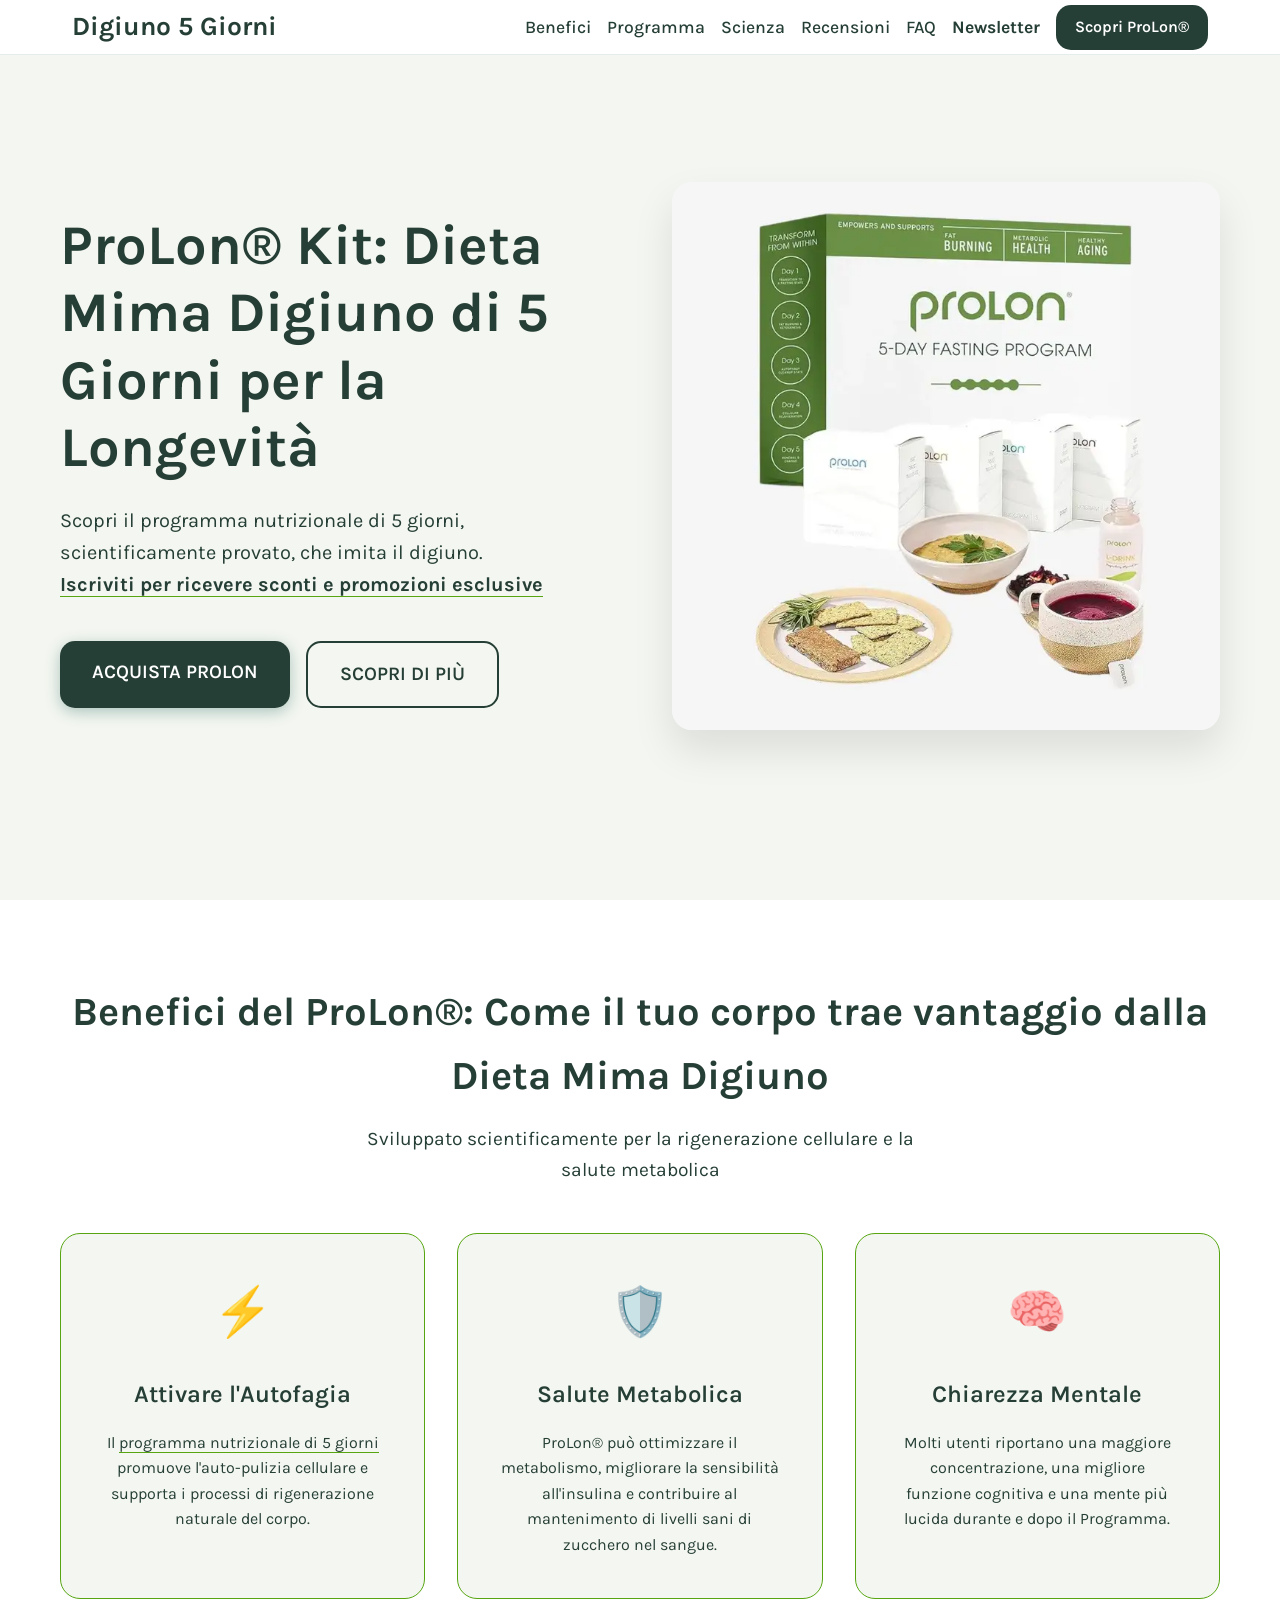
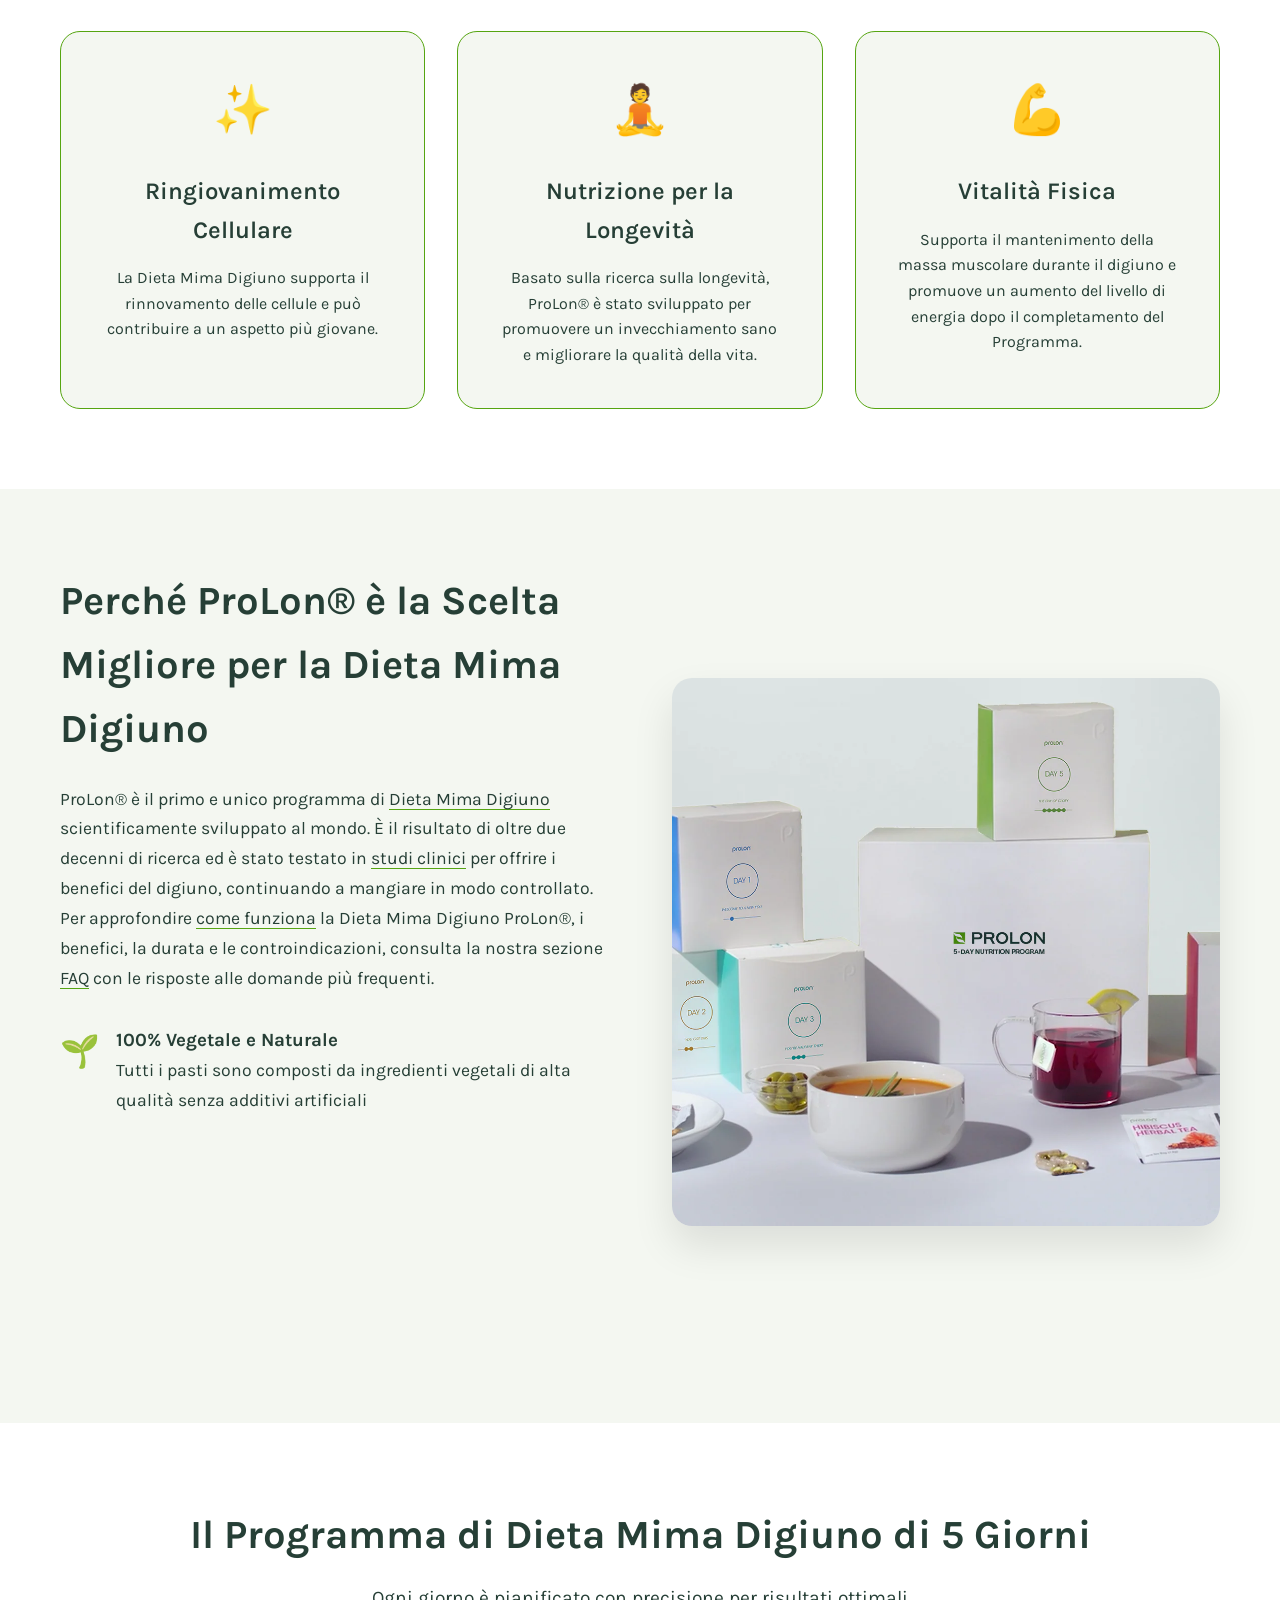
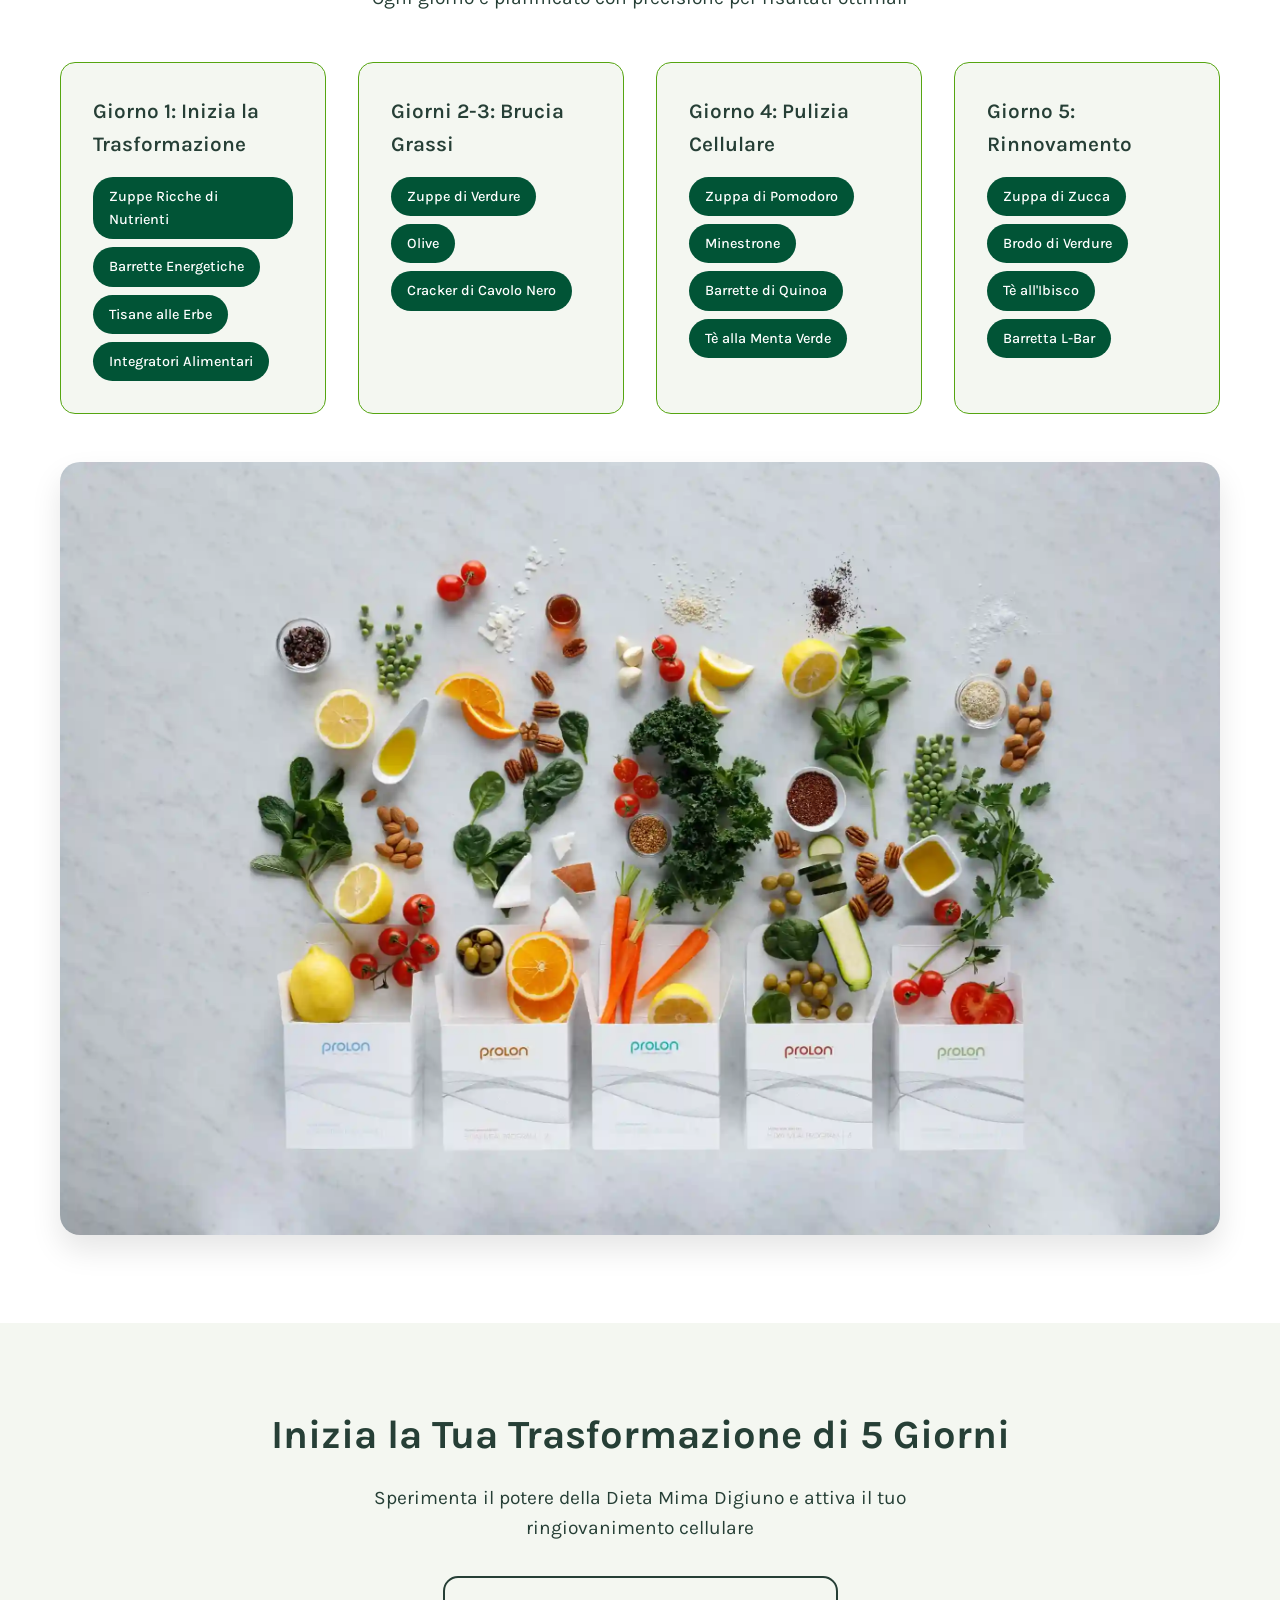
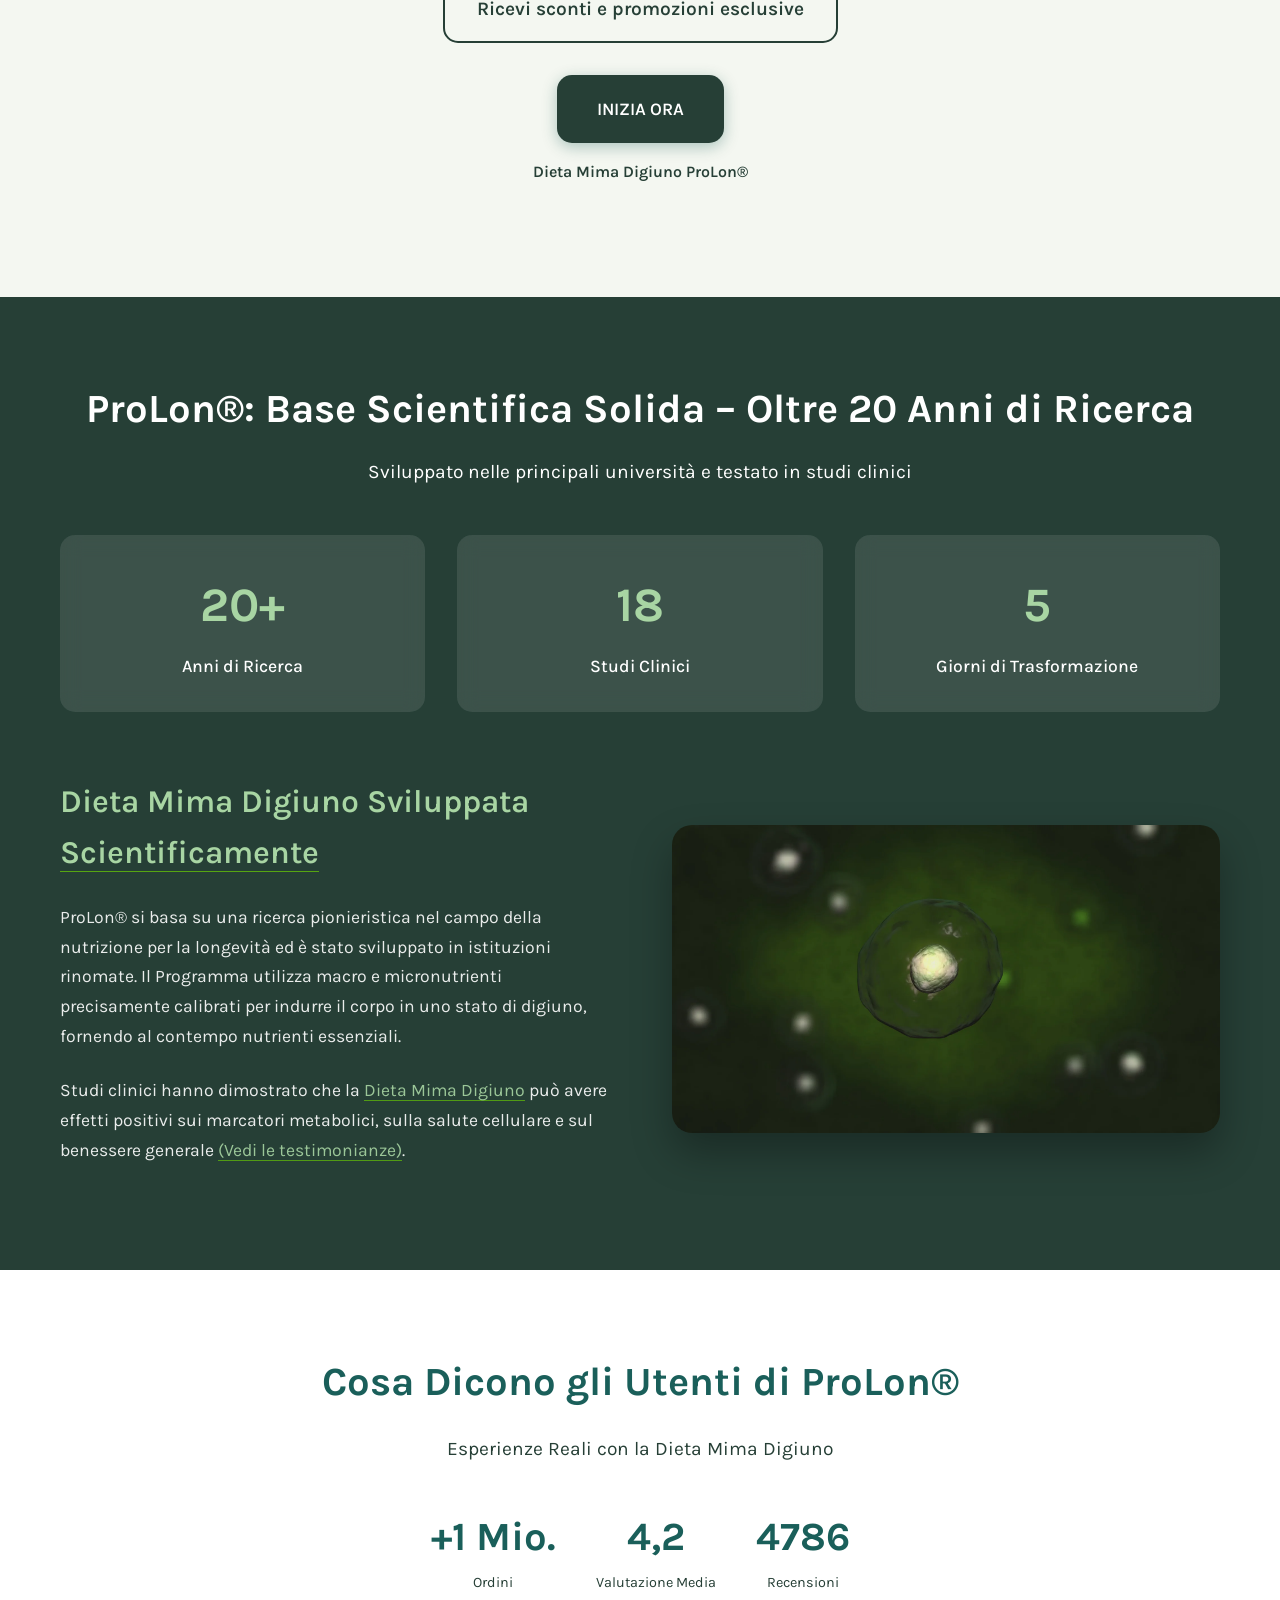
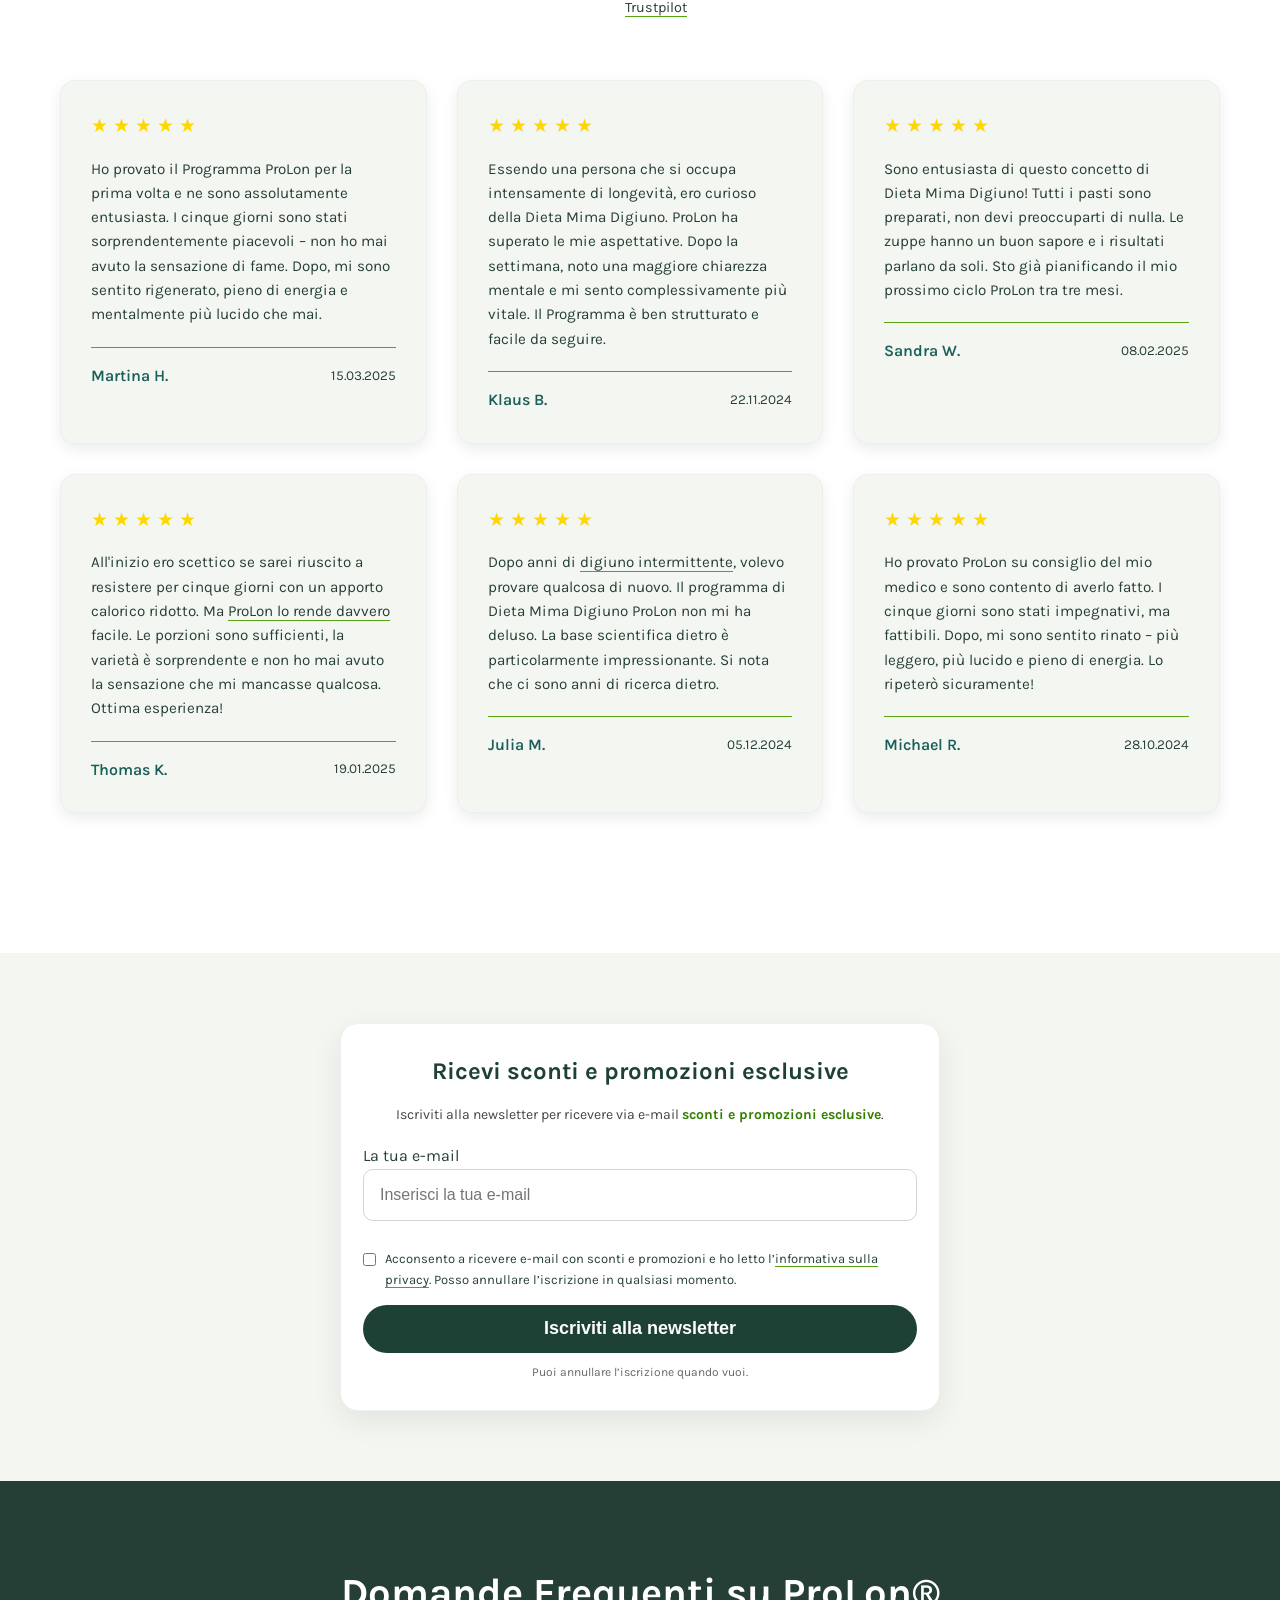
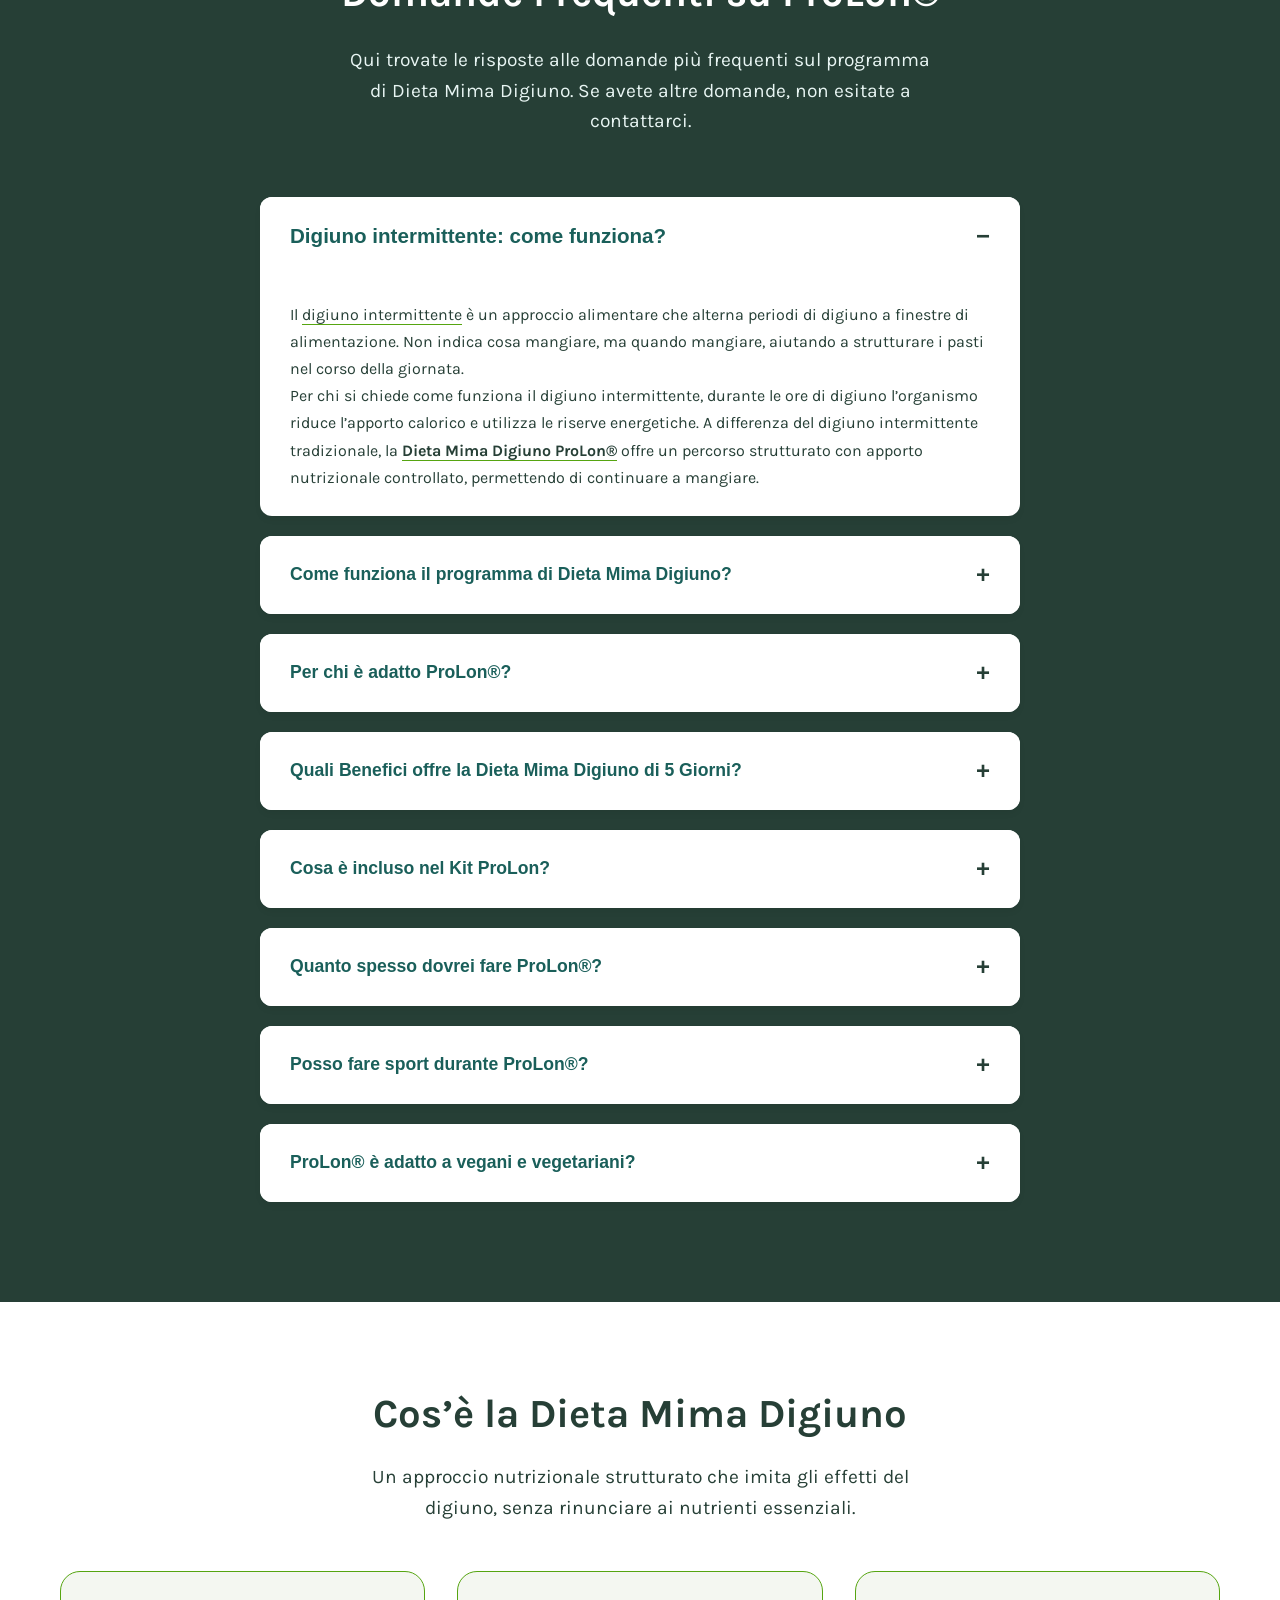
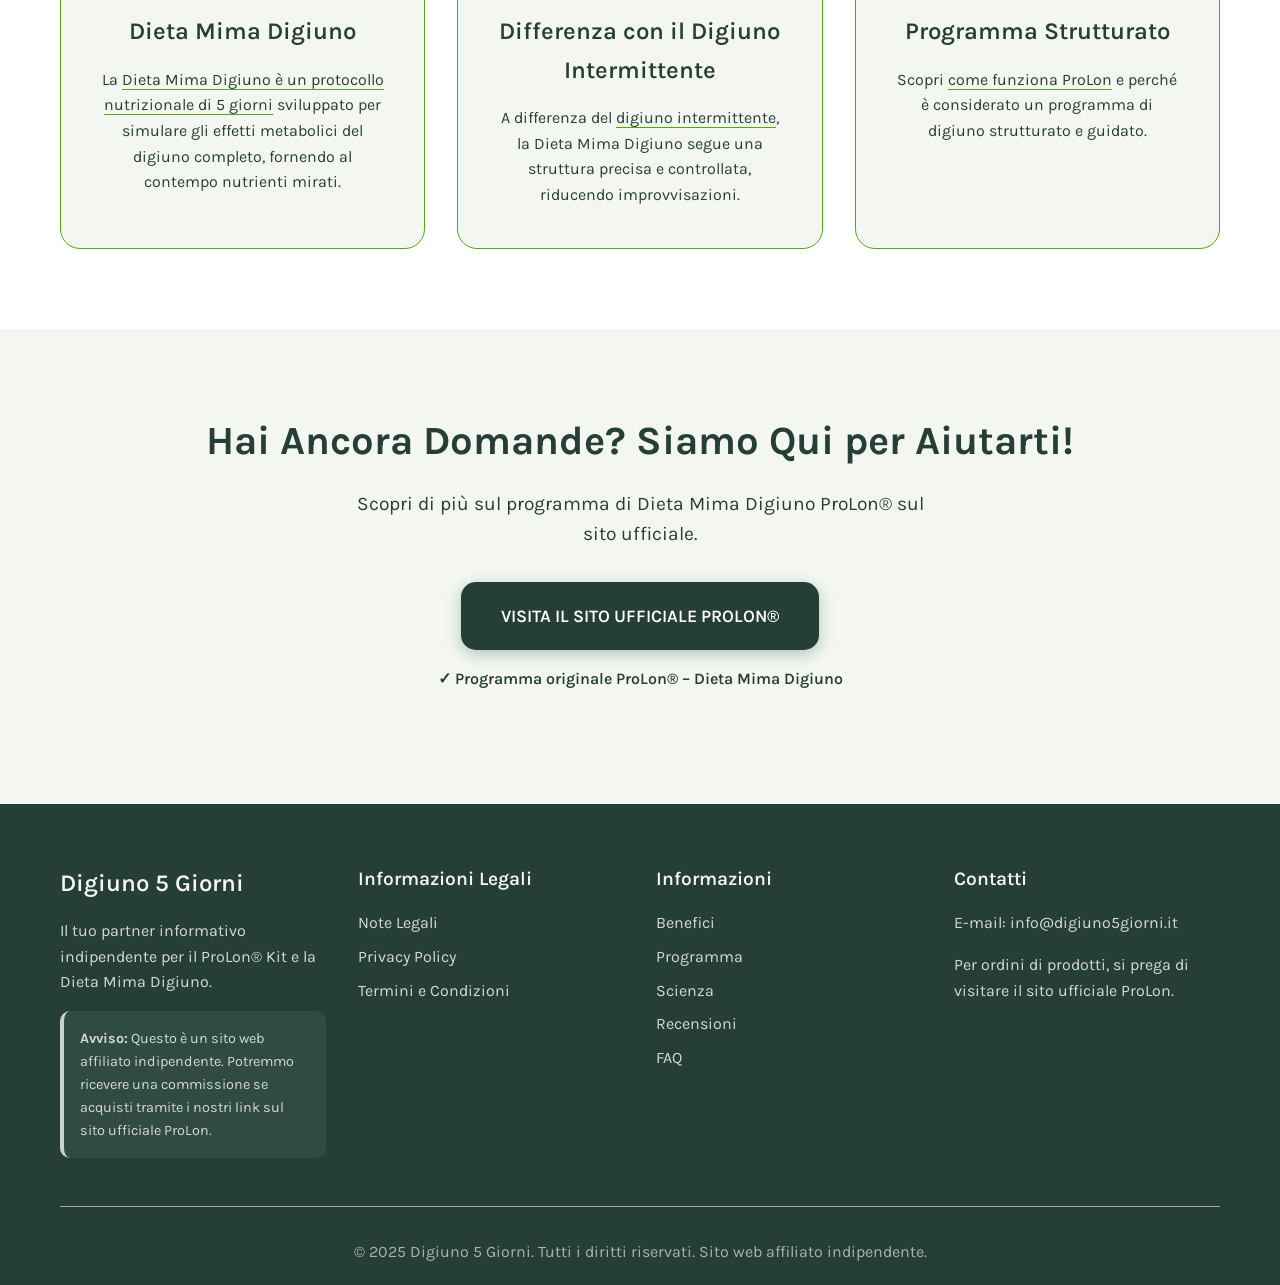
==== commit 33d44b4e: "up" ====
--- a/index.html
+++ b/index.html
@@ -96,11 +96,11 @@
 
 
     <!-- 2. Defer loading of the full stylesheet -->
-    <link rel="stylesheet" href="styles.css?v=20260924" />
+    <link rel="stylesheet" href="styles.css?v=20260924b" />
 
     <!-- 3. Fallback for browsers with JavaScript disabled -->
     <noscript>
-        <link rel="stylesheet" href="styles.css?v=20260924" />
+        <link rel="stylesheet" href="styles.css?v=20260924b" />
     </noscript>
     
 <script type="application/ld+json">
@@ -576,16 +576,17 @@
 
     <!-- FAQ Section -->
 <section id="newsletter" class="newsletter-section"><div class="newsletter-form-wrap">
-<form class="newsletter-form" action="https://shop.us8.list-manage.com/subscribe/post?u=d616ed973248625bb7bfec526&amp;id=6b310a7ce7&amp;f_id=00781de1f0" method="post" target="_blank" rel="noopener noreferrer">
+<form class="newsletter-form" action="https://shop.us8.list-manage.com/subscribe/post?u=d616ed973248625bb7bfec526&amp;id=6b310a7ce7&amp;f_id=00781de1f0" method="post">
 <h2>Ricevi sconti e promozioni esclusive</h2>
 <p>Iscriviti alla newsletter per ricevere via e-mail <span class="newsletter-highlight">sconti e promozioni esclusive</span>.</p>
 <label>La tua e-mail<input type="email" name="EMAIL" placeholder="Inserisci la tua e-mail" autocomplete="email" required class="newsletter-input"></label>
 <input type="hidden" name="LANGUAGE" value="it">
 <div class="newsletter-honeypot" aria-hidden="true"><input type="text" name="b_d616ed973248625bb7bfec526_6b310a7ce7" tabindex="-1" autocomplete="off" value=""></div>
 <label class="newsletter-consent"><input type="checkbox" required> <span>Acconsento a ricevere e-mail con sconti e promozioni e ho letto l’<a href="privacy-policy.html" class="my-link" target="_blank" rel="noopener">informativa sulla privacy</a>. Posso annullare l’iscrizione in qualsiasi momento.</span></label>
-<button type="submit" name="subscribe" class="newsletter-btn"><span class="btn-text">Iscriviti alla newsletter</span></button>
+<button type="submit" disabled name="subscribe" class="newsletter-btn"><span class="btn-text">Iscriviti alla newsletter</span></button>
+<noscript><p>Attiva JavaScript per iscriverti alla newsletter.</p></noscript>
 <div class="newsletter-trust">Puoi annullare l’iscrizione quando vuoi.</div>
-<p class="newsletter-notice" role="status" hidden>Completa l’iscrizione nella pagina Mailchimp appena aperta e controlla la tua casella e-mail per un’eventuale richiesta di conferma.</p>
+<p class="newsletter-notice" role="status" hidden></p>
 </form></div></section>
     <section id="faq" class="faq-section">
         <div class="faq-container">
@@ -786,7 +787,7 @@
         </div>
     </footer>
 
-    <script src="script.js?v=20260924" defer></script>
+    <script src="script.js?v=20260924b" defer></script>
     <script src="gtag.js" async></script>
 </body>
 </html>
--- a/styles.css
+++ b/styles.css
@@ -3434,3 +3434,5 @@
 @media(prefers-reduced-motion:reduce){html{scroll-behavior:auto}*,*::before,*::after{animation:none!important;transition:none!important}}
 
 .logo .site-title{font-size:inherit}
+
+.newsletter-notice.is-success{padding:16px;border-radius:12px;background:#eef7eb;color:#1e4136;font-weight:700}.newsletter-notice.is-error{padding:14px;border-radius:12px;background:#fff0ec;color:#8b2c19}.newsletter-btn:disabled{cursor:default;opacity:.75}.newsletter-form[data-completed] .newsletter-consent,.newsletter-form[data-completed] label,.newsletter-form[data-completed] .newsletter-trust{display:none!important}
--- a/styles.css
+++ b/styles.css
@@ -3434,3 +3434,5 @@
 @media(prefers-reduced-motion:reduce){html{scroll-behavior:auto}*,*::before,*::after{animation:none!important;transition:none!important}}
 
 .logo .site-title{font-size:inherit}
+
+.newsletter-notice.is-success{padding:16px;border-radius:12px;background:#eef7eb;color:#1e4136;font-weight:700}.newsletter-notice.is-error{padding:14px;border-radius:12px;background:#fff0ec;color:#8b2c19}.newsletter-btn:disabled{cursor:default;opacity:.75}.newsletter-form[data-completed] .newsletter-consent,.newsletter-form[data-completed] label,.newsletter-form[data-completed] .newsletter-trust{display:none!important}
